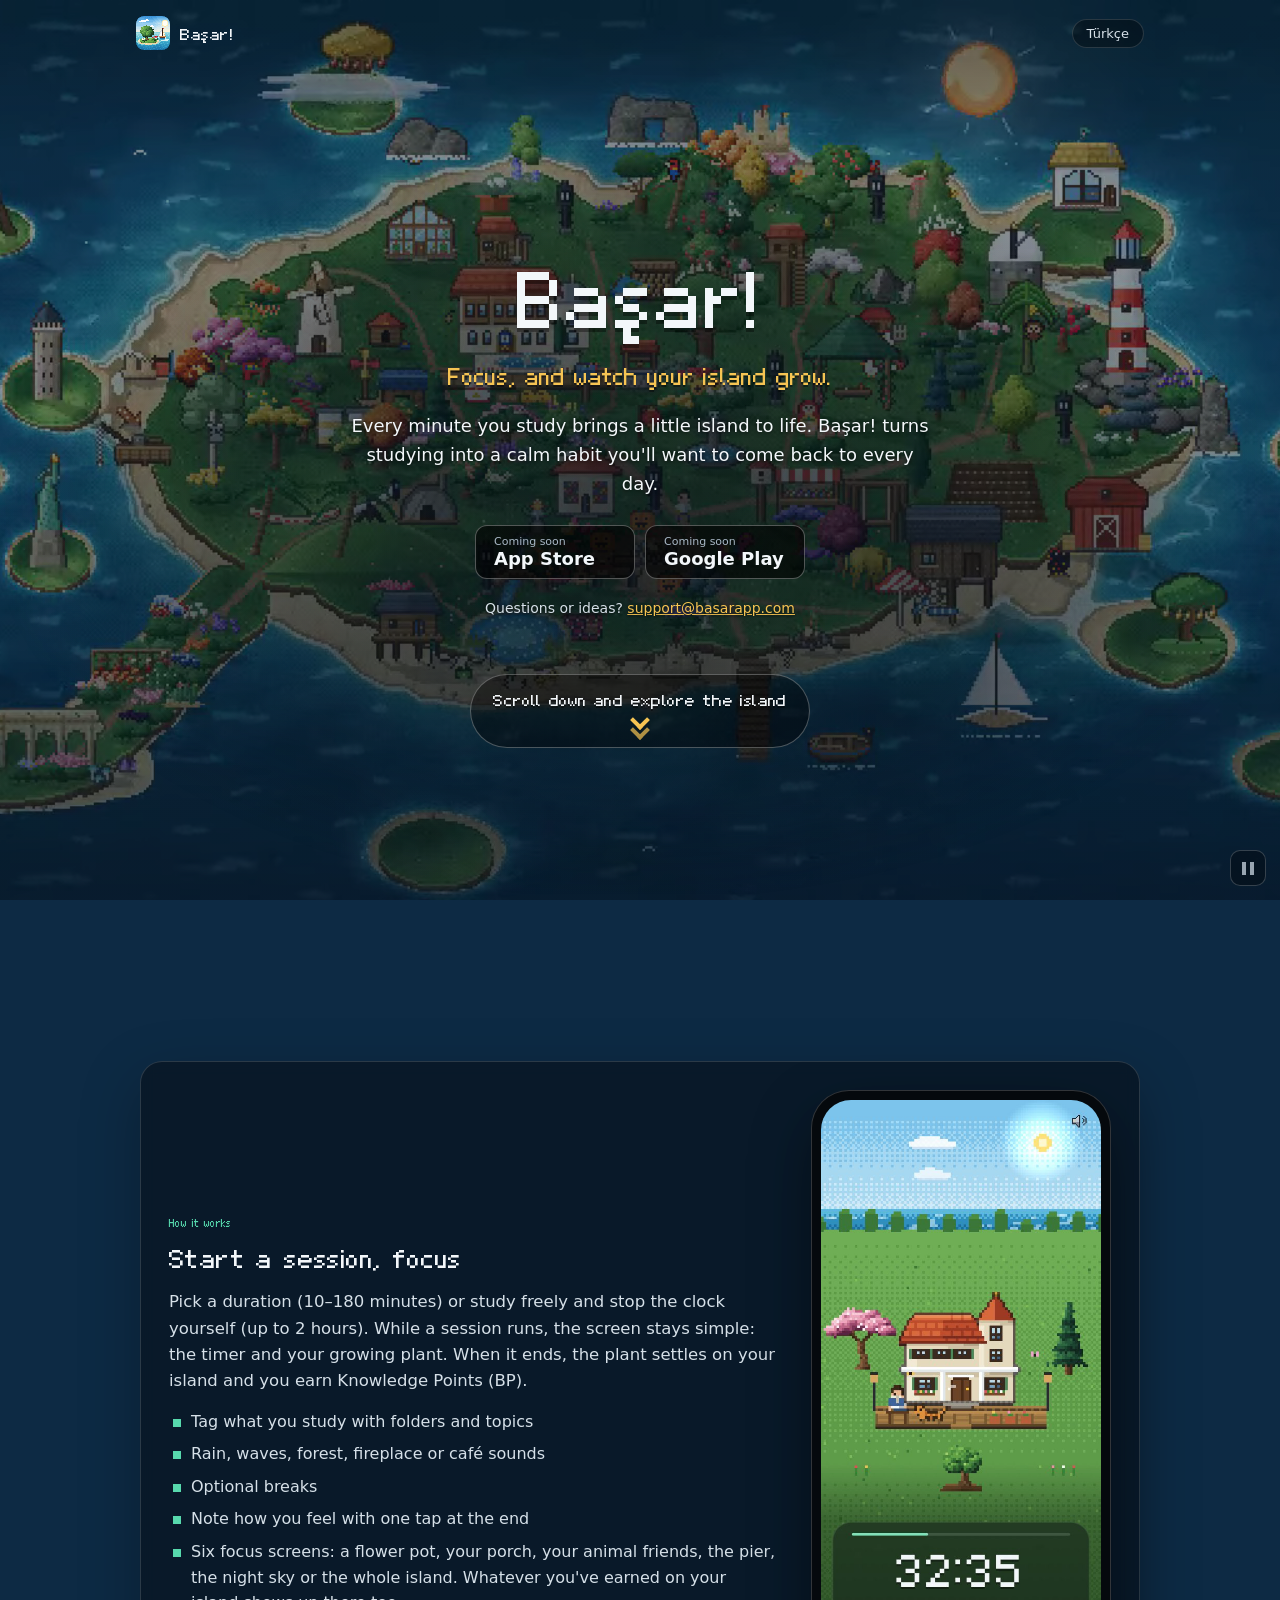
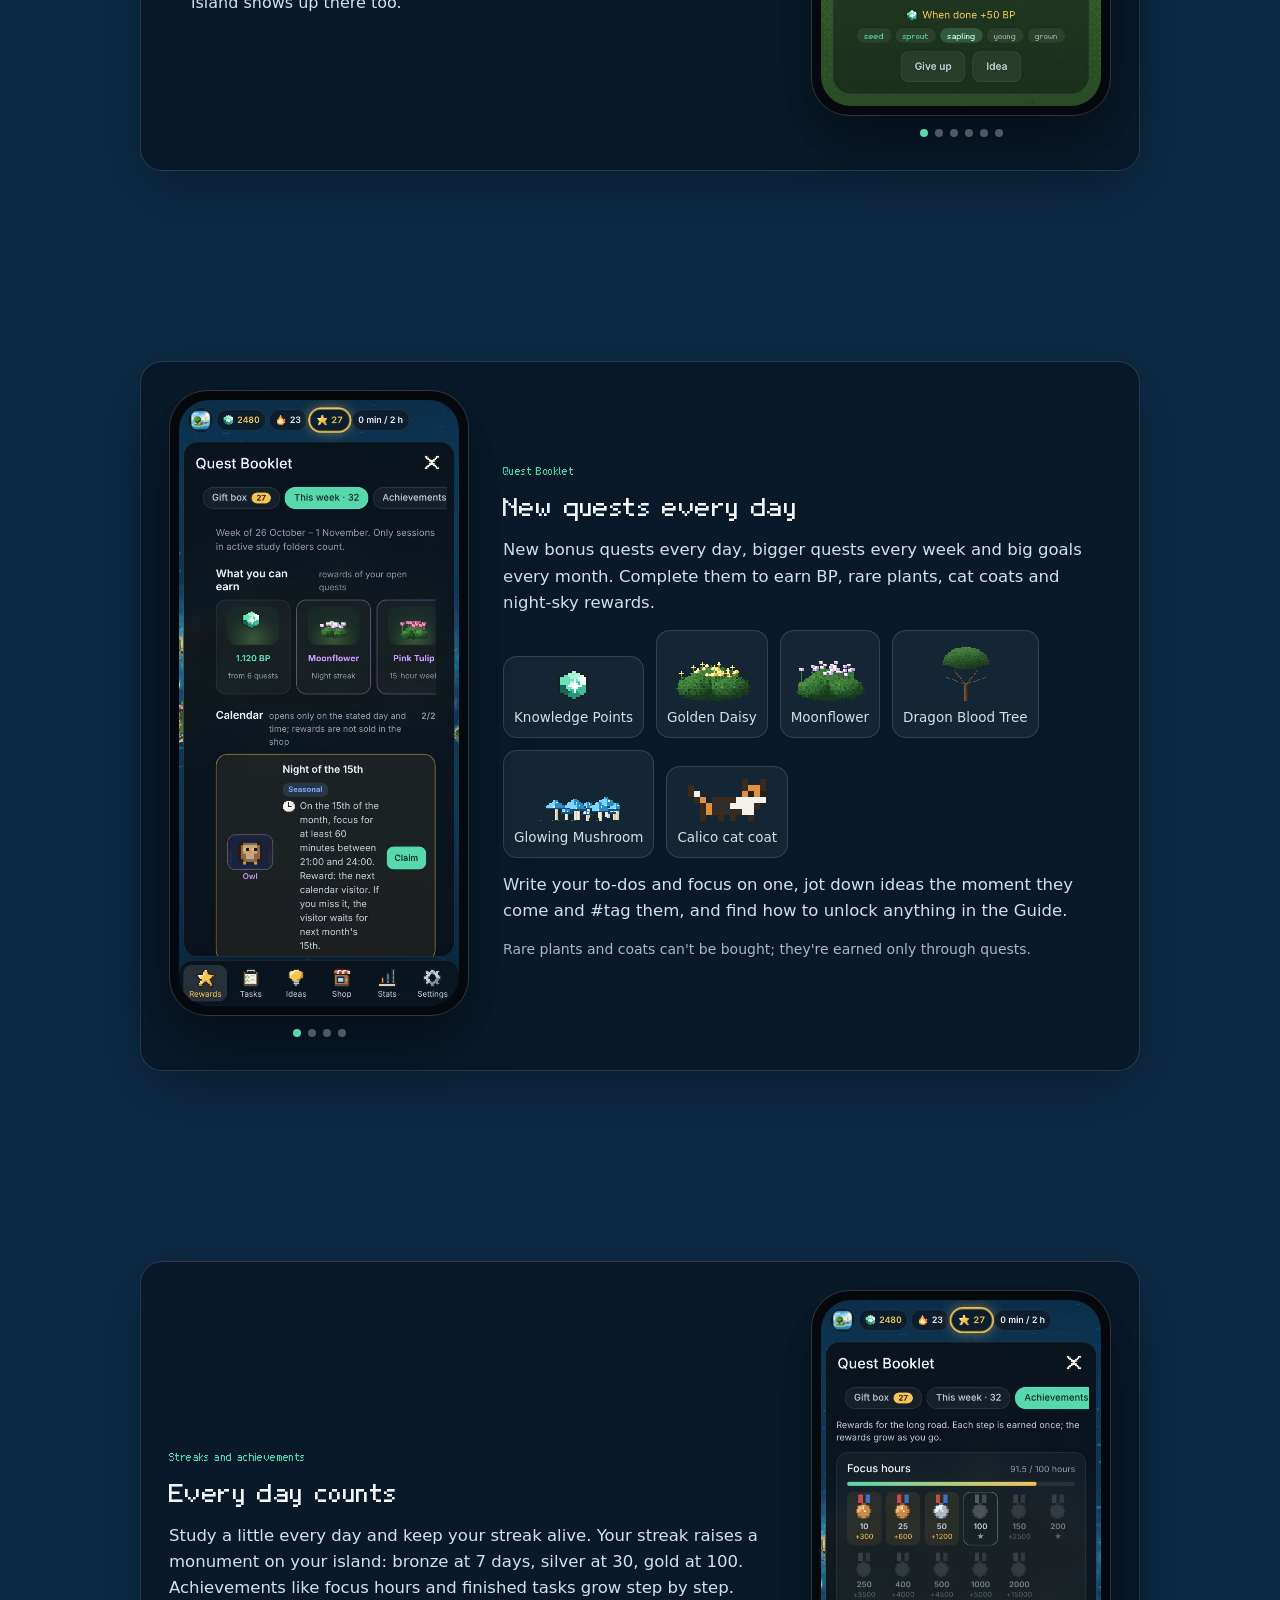
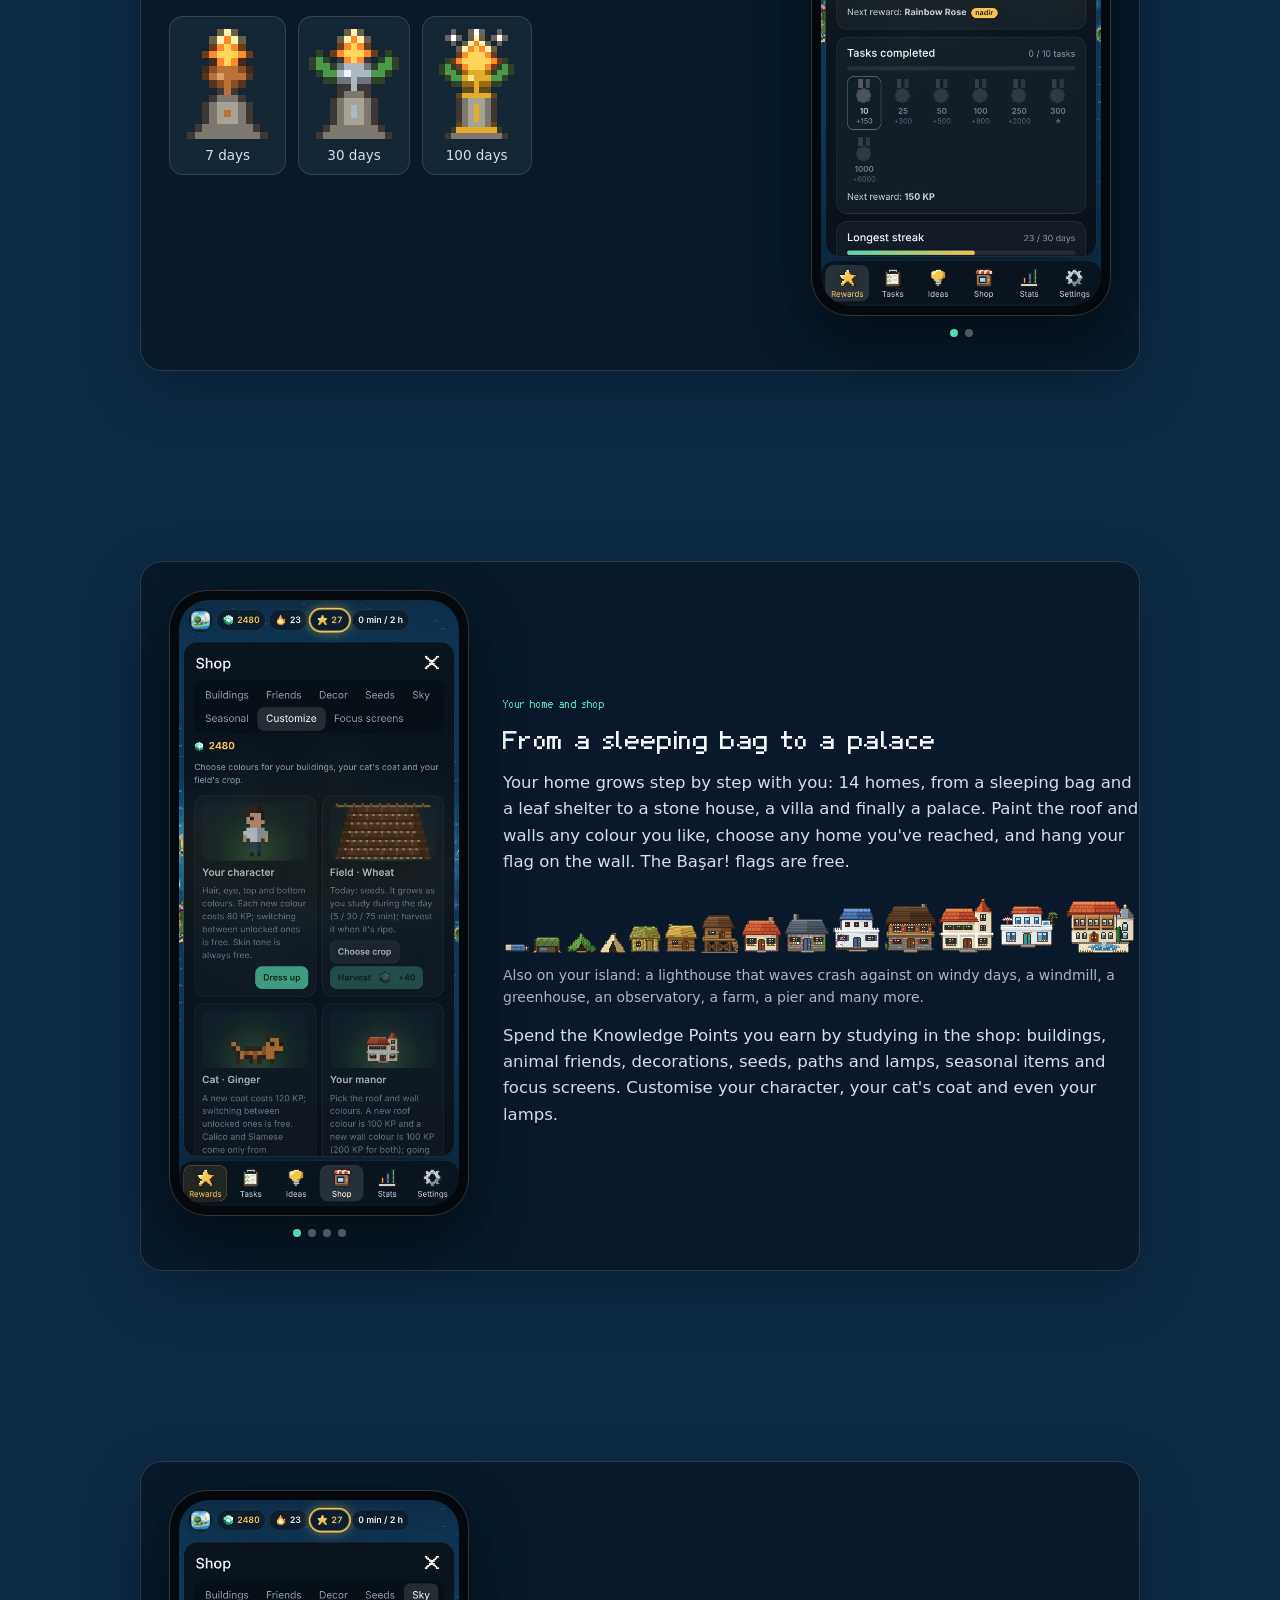
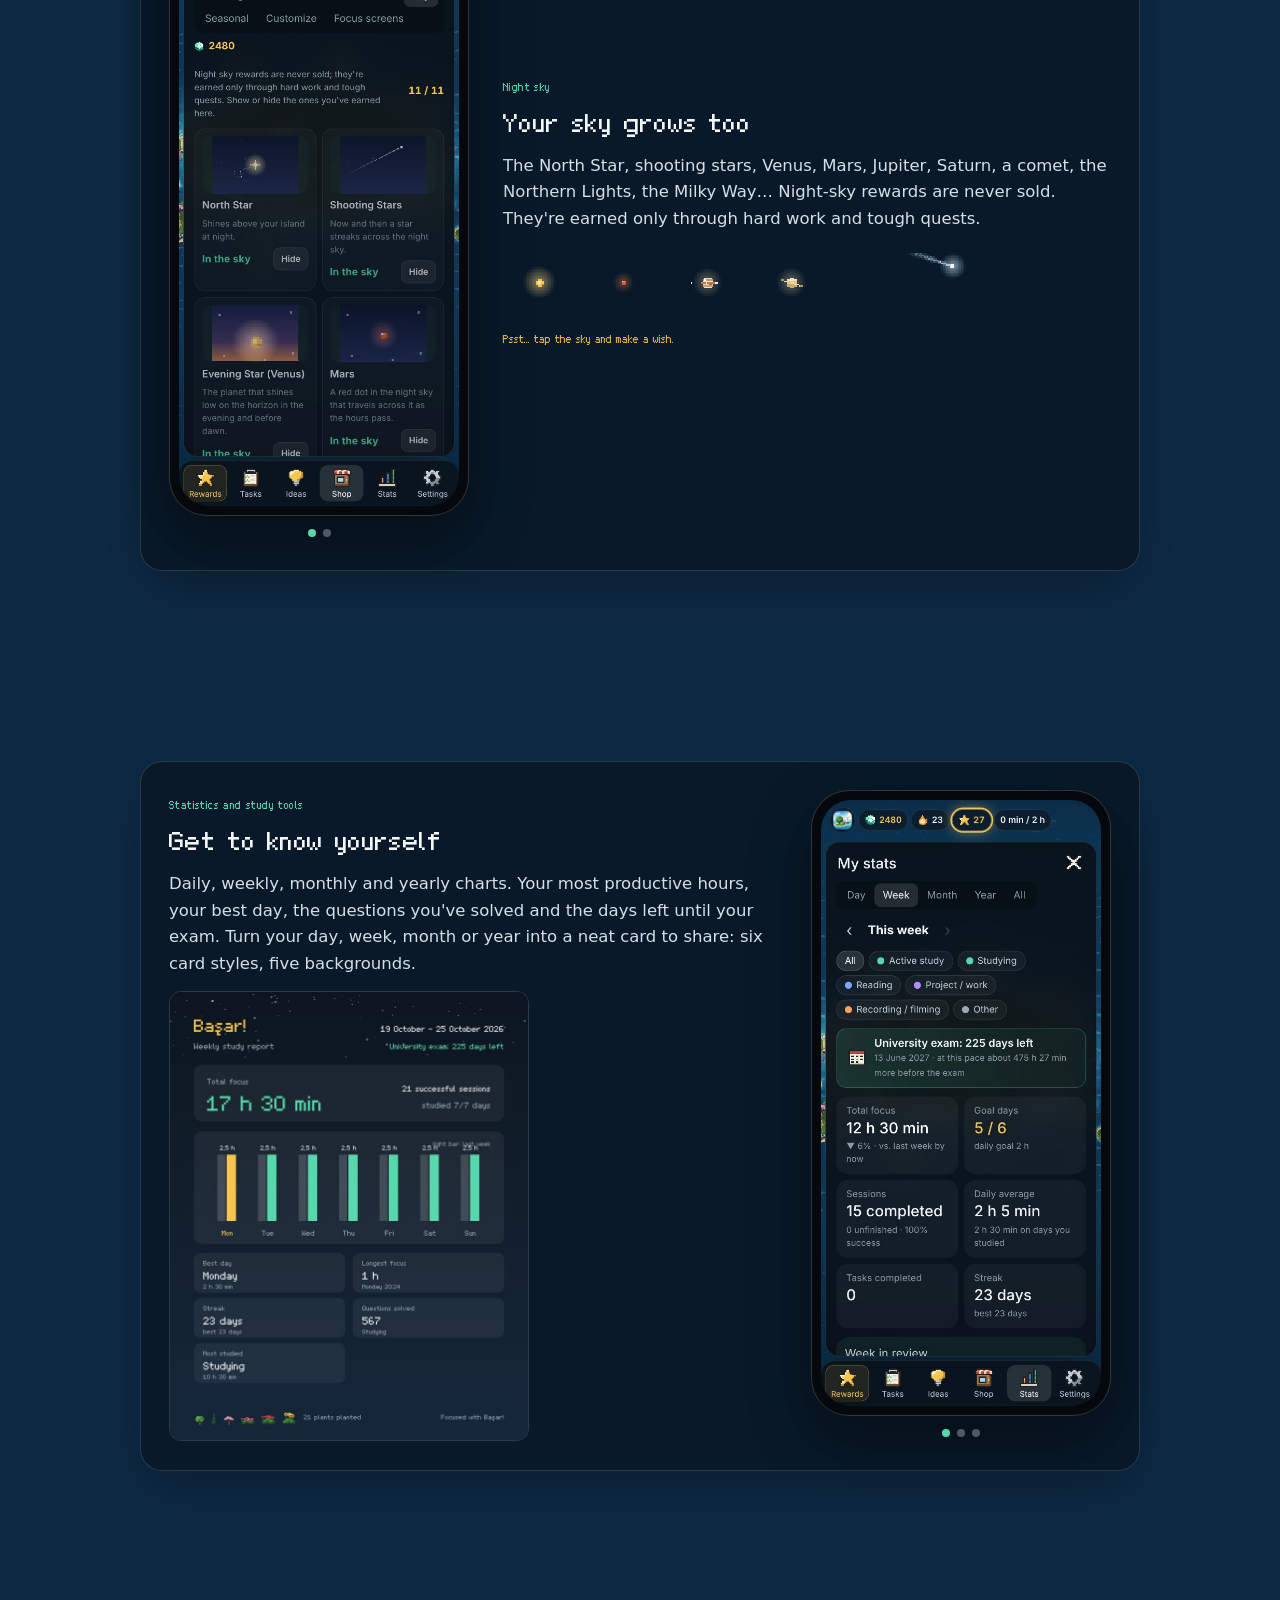
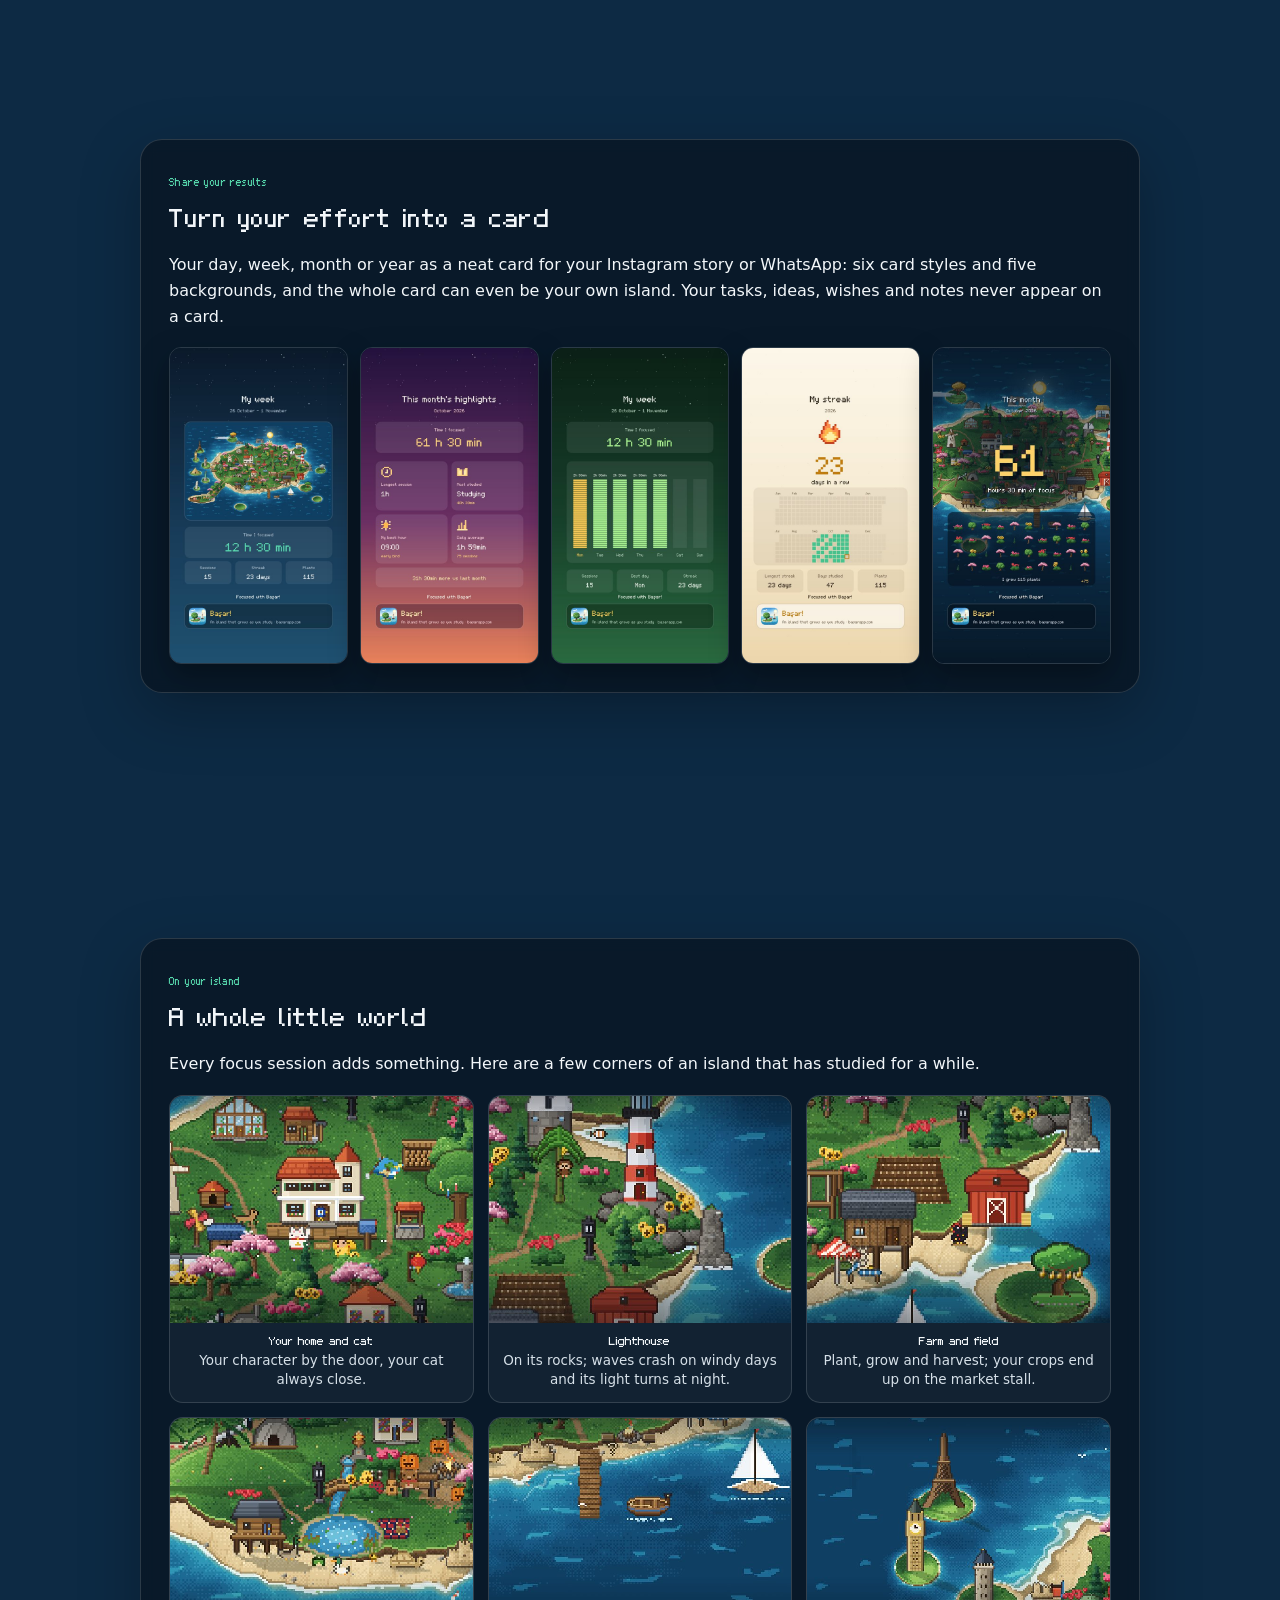
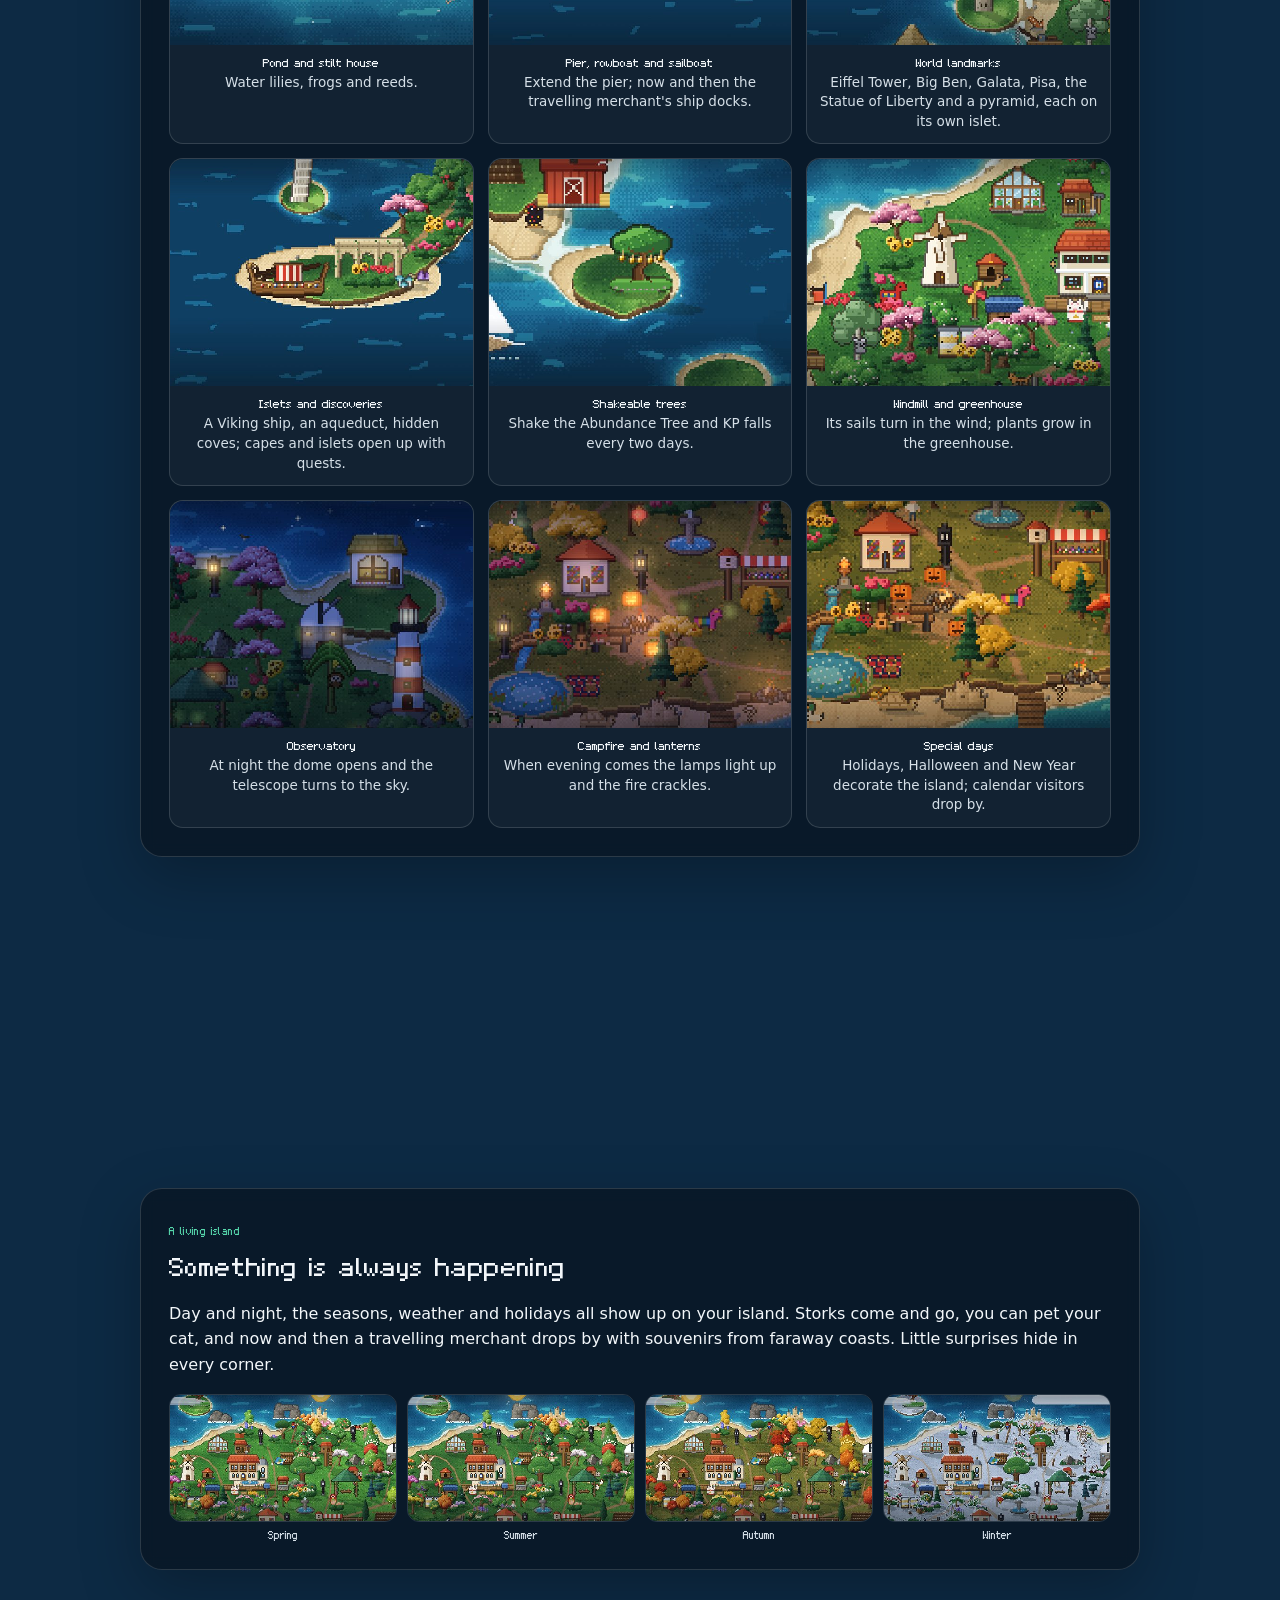
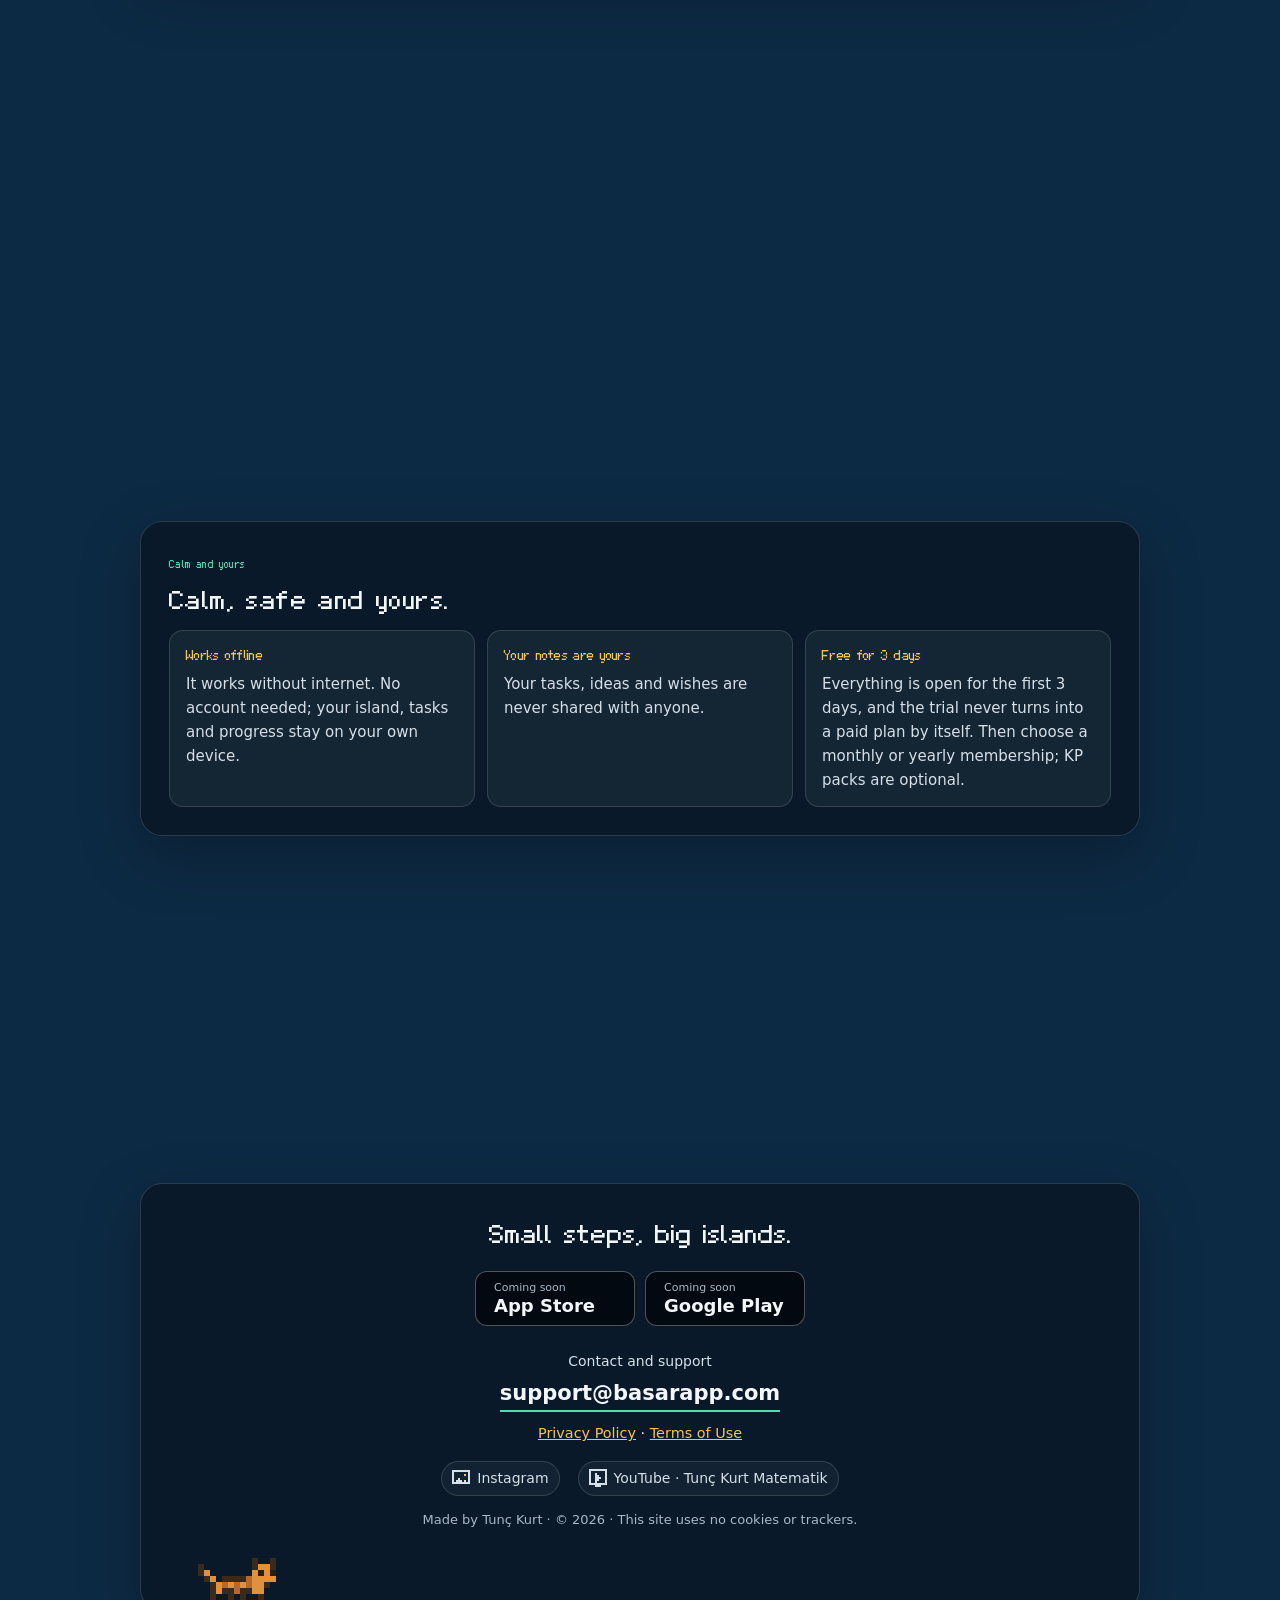
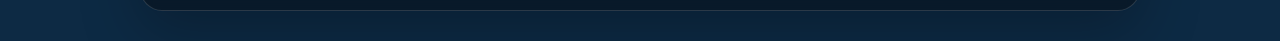
==== index.html @ 2ae4d1ec "Site 31 Ekim: son sürüm görselleri, kayan ekranlar, Adanda neler var" ====
<!doctype html>
<html lang="tr">
<head>
<meta charset="utf-8">
<meta name="viewport" content="width=device-width, initial-scale=1, viewport-fit=cover">
<title>Başar! · Odaklan, adan büyüsün</title>
<meta name="description" content="Başar!, ders çalışmayı ve odaklanmayı keyifli bir alışkanlığa dönüştüren sakin bir zamanlayıcı. Çalıştığın her dakika küçük bir adaya can verir.">
<meta name="theme-color" content="#0d2a44">
<meta property="og:type" content="website">
<meta property="og:url" content="https://basarapp.com/">
<meta property="og:title" content="Başar! · Odaklan, adan büyüsün">
<meta property="og:description" content="Çalıştığın her dakika küçük bir adaya can verir.">
<meta property="og:image" content="https://basarapp.com/paylas.jpg">
<meta name="twitter:card" content="summary_large_image">
<link rel="icon" href="favicon-64.png">
<link rel="apple-touch-icon" href="apple-touch-icon.png">
<link rel="preload" href="TuglaPixel.ttf" as="font" type="font/ttf" crossorigin>
<link rel="stylesheet" href="site.css?v=5">
</head>
<body>

<!-- sabit arka plan: adanın canlı görüntüleri; sayfa kaydıkça saat ve mevsim değişir -->
<div class="sahne" aria-hidden="true">
  <div class="katman" data-bg="sabah"></div>
  <div class="katman" data-bg="oglen"></div>
  <div class="katman" data-bg="aksam"></div>
  <div class="katman" data-bg="kis"></div>
  <div class="katman" data-bg="gece"></div>
  <div class="katman" data-bg="bahar"></div>
  <canvas id="kuslar"></canvas>
  <div class="perde"></div>
</div>

<header class="ust">
  <button class="logo" id="logo" type="button" aria-label="Başar!"><img src="icon-192.png" alt="" width="34" height="34"><b>Başar!</b></button>
  <button class="dil" type="button" id="dil">English</button>
</header>

<main>
  <!-- 1 · giriş (sabah) -->
  <section class="bolum kahraman" data-bg="sabah">
    <h1>Başar!</h1>
    <p class="slogan" data-en="Focus, and watch your island grow.">Odaklan, adan büyüsün.</p>
    <p class="giris" data-en="Every minute you study brings a little island to life. Başar! turns studying into a calm habit you'll want to come back to every day.">Çalıştığın her dakika küçük bir adaya can verir. Başar!, ders çalışmayı her gün dönmek isteyeceğin sakin bir alışkanlığa dönüştürür.</p>
    <div class="indir">
      <span class="magaza yakinda" data-link="appstore"><small data-en="Coming soon">Yakında</small><b>App Store</b></span>
      <span class="magaza yakinda" data-link="googleplay"><small data-en="Coming soon">Yakında</small><b>Google Play</b></span>
    </div>
    <p class="destek-kucuk"><span data-en="Questions or ideas?">Soru ya da önerin mi var?</span> <a href="mailto:support@basarapp.com">support@basarapp.com</a></p>
    <a class="kaydir" href="#odak"><span data-en="Scroll down and explore the island">Aşağı kaydır, adayı gez</span><i class="ok" aria-hidden="true"></i><i class="ok" aria-hidden="true"></i></a>
  </section>

  <!-- 2 · odak (öğle, leylek) -->
  <section class="bolum" data-bg="oglen" id="odak">
    <div class="kart iki">
      <div class="yazi">
        <span class="etiket" data-en="How it works">Nasıl çalışır?</span>
        <h2 data-en="Start a session, focus">Seansı başlat, odaklan</h2>
        <p data-en="Pick a duration (10–180 minutes) or study freely and stop the clock yourself (up to 2 hours). While a session runs, the screen stays simple: the timer and your growing plant. When it ends, the plant settles on your island and you earn Knowledge Points (BP).">Süreni seç (10–180 dakika) ya da serbest çalış, saati kendin durdur (en fazla 2 saat). Seans boyunca ekran sade kalır: sayaç ve büyüyen bitkin. Seans bitince bitkin adana dikilir, Bilgi Puanı (BP) kazanırsın.</p>
        <ul class="madde">
          <li data-en="Tag what you study with folders and topics">Neye çalıştığını klasör ve konuyla işaretle</li>
          <li data-en="Rain, waves, forest, fireplace or café sounds">Yağmur, dalga, orman, şömine ya da kafe sesi</li>
          <li data-en="Optional breaks">İsteğe bağlı mola</li>
          <li data-en="Note how you feel with one tap at the end">Seans sonunda nasıl hissettiğini tek dokunuşla not et</li>
          <li data-en="Six focus screens: a flower pot, your porch, your animal friends, the pier, the night sky or the whole island. Whatever you've earned on your island shows up there too.">Altı çalışma ekranı: saksı, veranda, dostların, iskele başı, gece gökyüzü ya da adanın tamamı. Adanda ne kazandıysan orada da görünür.</li>
        </ul>
      </div>
      <figure class="telefon kayan"><img loading="lazy" src="ek-odak-veranda_tr.jpg" data-src-en="ek-odak-veranda_en.jpg" alt="Verandada" data-alt-en="On the porch" width="540" height="1169"><img loading="lazy" src="ek-odak-iskele_tr.jpg" data-src-en="ek-odak-iskele_en.jpg" alt="İskele başında" data-alt-en="On the pier" width="540" height="1169"><img loading="lazy" src="ek-odak-dostlar_tr.jpg" data-src-en="ek-odak-dostlar_en.jpg" alt="Dostlarınla" data-alt-en="With friends" width="540" height="1169"><img loading="lazy" src="ek-odak-gokyuzu_tr.jpg" data-src-en="ek-odak-gokyuzu_en.jpg" alt="Gece gökyüzü" data-alt-en="Night sky" width="540" height="1169"><img loading="lazy" src="ek-odak-panorama_tr.jpg" data-src-en="ek-odak-panorama_en.jpg" alt="Ada panoraması" data-alt-en="Island panorama" width="540" height="1169"><img loading="lazy" src="ek-odak-saksi_tr.jpg" data-src-en="ek-odak-saksi_en.jpg" alt="Saksı" data-alt-en="Flower pot" width="540" height="1169"><div class="noktalar" aria-hidden="true"></div></figure>
    </div>
  </section>



  <!-- 3 · görevler (akşam, sonbahar) -->
  <section class="bolum" data-bg="aksam">
    <div class="kart iki ters">
      <div class="yazi">
        <span class="etiket" data-en="Quest Booklet">Görev Kitapçığı</span>
        <h2 data-en="New quests every day">Her gün yeni görevler</h2>
        <p data-en="New bonus quests every day, bigger quests every week and big goals every month. Complete them to earn BP, rare plants, cat coats and night-sky rewards.">Her gün yeni bonus görevler, her hafta daha büyük görevler, her ay büyük hedefler seni bekler. Tamamladıkça BP, nadir bitkiler, kedi tüyleri ve gece gökyüzü ödülleri kazanırsın.</p>
        <div class="oduller">
          <figure><img loading="lazy" src="spr-coin.png" alt="" width="48" height="48"><figcaption data-en="Knowledge Points">Bilgi Puanı</figcaption></figure>
          <figure><img loading="lazy" src="spr-bitki_altin_papatya.png" alt="" width="84" height="58"><figcaption data-en="Golden Daisy">Altın Papatya</figcaption></figure>
          <figure><img loading="lazy" src="spr-bitki_gece_sefasi.png" alt="" width="84" height="63"><figcaption data-en="Moonflower">Gece Sefası</figcaption></figure>
          <figure><img loading="lazy" src="spr-bitki_ejder.png" alt="" width="68" height="75"><figcaption data-en="Dragon Blood Tree">Ejder Kanı Ağacı</figcaption></figure>
          <figure><img loading="lazy" src="spr-bitki_mantar_isik.png" alt="" width="84" height="58"><figcaption data-en="Glowing Mushroom">Işıldayan Mantar</figcaption></figure>
          <figure><img loading="lazy" src="spr-kedi_uc_renk_0.png" alt="" width="78" height="42"><figcaption data-en="Calico cat coat">Üç renkli kedi tüyü</figcaption></figure>
        </div>
        <p data-en="Write your to-dos and focus on one, jot down ideas the moment they come and #tag them, and find how to unlock anything in the Guide.">Yapılacaklarını yaz ve birine odaklan, aklına geleni hemen not al ve #etiketle; neyin nasıl açıldığını Rehber'de bul.</p>
        <p class="not-kucuk" data-en="Rare plants and coats can't be bought; they're earned only through quests.">Nadir bitkiler ve tüyler satın alınamaz; yalnızca görevlerle kazanılır.</p>
      </div>
      <figure class="telefon kayan"><img loading="lazy" src="ek-gorev_tr.jpg" data-src-en="ek-gorev_en.jpg" alt="Görev Kitapçığı" data-alt-en="Quest Booklet" width="540" height="1169"><img loading="lazy" src="ek-gorevler_tr.jpg" data-src-en="ek-gorevler_en.jpg" alt="Görevler" data-alt-en="Tasks" width="540" height="1169"><img loading="lazy" src="ek-fikirler_tr.jpg" data-src-en="ek-fikirler_en.jpg" alt="Fikirler" data-alt-en="Ideas" width="540" height="1169"><img loading="lazy" src="ek-rehber_tr.jpg" data-src-en="ek-rehber_en.jpg" alt="Rehber" data-alt-en="Guide" width="540" height="1169"><div class="noktalar" aria-hidden="true"></div></figure>
    </div>
  </section>

  <!-- 4 · seri ve başarımlar (kış) -->
  <section class="bolum" data-bg="kis">
    <div class="kart iki">
      <div class="yazi">
        <span class="etiket" data-en="Streaks and achievements">Seri ve başarımlar</span>
        <h2 data-en="Every day counts">Her gün bir adım</h2>
        <p data-en="Study a little every day and keep your streak alive. Your streak raises a monument on your island: bronze at 7 days, silver at 30, gold at 100. Achievements like focus hours and finished tasks grow step by step.">Her gün biraz çalış, serini koru. Serin adana bir anıt diker: 7 günde bronz, 30 günde gümüş, 100 günde altın. Odak saatleri ve tamamlanan görevler gibi başarımlar basamak basamak büyür.</p>
        <div class="anitlar">
          <figure><img loading="lazy" src="spr-anit_7.png" alt="" width="98" height="113"><figcaption data-en="7 days">7 gün</figcaption></figure>
          <figure><img loading="lazy" src="spr-anit_30.png" alt="" width="98" height="121"><figcaption data-en="30 days">30 gün</figcaption></figure>
          <figure><img loading="lazy" src="spr-anit_100.png" alt="" width="78" height="114"><figcaption data-en="100 days">100 gün</figcaption></figure>
        </div>
      </div>
      <figure class="telefon kayan"><img loading="lazy" src="ek-basarim_tr.jpg" data-src-en="ek-basarim_en.jpg" alt="Başarımlar" data-alt-en="Achievements" width="540" height="1169"><img loading="lazy" src="ek-koleksiyon_tr.jpg" data-src-en="ek-koleksiyon_en.jpg" alt="Koleksiyon" data-alt-en="Collection" width="540" height="1169"><div class="noktalar" aria-hidden="true"></div></figure>
    </div>
  </section>


  <!-- 4b · evini büyüt (sabah) — 31 Ekim -->
  <section class="bolum" data-bg="oglen">
    <div class="kart iki ters">
      <div class="yazi">
      <span class="etiket" data-en="Your home and shop">Evin ve mağaza</span>
      <h2 data-en="From a sleeping bag to a palace">Uyku tulumundan saraya</h2>
        <p data-en="Your home grows step by step with you: 14 homes, from a sleeping bag and a leaf shelter to a stone house, a villa and finally a palace. Paint the roof and walls any colour you like, choose any home you've reached, and hang your flag on the wall. The Başar! flags are free.">Evin de seninle basamak basamak büyür: uyku tulumundan yaprak barınağa, taş evden villaya, en sonunda saraya kadar 14 ev. Çatını ve duvarını istediğin renge boya, ulaştığın evler arasından dilediğini seç, duvarına bayrağını as. Başar! bayrakları ücretsiz.</p>
      <figure class="evler"><img loading="lazy" src="evler.png" alt="Başar!'taki 14 ev" data-alt-en="The 14 homes in Başar!" width="2200" height="214"></figure>
      <p class="not-kucuk" data-en="Also on your island: a lighthouse that waves crash against on windy days, a windmill, a greenhouse, an observatory, a farm, a pier and many more.">Adanda ayrıca: rüzgârlı havalarda dalgaların çarptığı deniz feneri, değirmen, sera, rasathane, çiftlik, iskele ve daha neler neler.</p>
        <p data-en="Spend the Knowledge Points you earn by studying in the shop: buildings, animal friends, decorations, seeds, paths and lamps, seasonal items and focus screens. Customise your character, your cat's coat and even your lamps.">Çalışarak kazandığın Bilgi Puanı'nı mağazada harca: yapılar, dostlar, süsler, tohumlar, patikalar ve lambalar, dönemsel eşyalar ve çalışma ekranları. Karakterini, kedinin tüyünü, lambalarını bile kendine göre ayarla.</p>
      </div>
      <figure class="telefon kayan"><img loading="lazy" src="ek-m-ozel_tr.jpg" data-src-en="ek-m-ozel_en.jpg" alt="Kişiselleştir" data-alt-en="Customise" width="540" height="1169"><img loading="lazy" src="ek-m-yapi_tr.jpg" data-src-en="ek-m-yapi_en.jpg" alt="Yapılar" data-alt-en="Buildings" width="540" height="1169"><img loading="lazy" src="ek-m-dost_tr.jpg" data-src-en="ek-m-dost_en.jpg" alt="Dostlar" data-alt-en="Friends" width="540" height="1169"><img loading="lazy" src="ek-m-donem_tr.jpg" data-src-en="ek-m-donem_en.jpg" alt="Dönemsel" data-alt-en="Seasonal" width="540" height="1169"><div class="noktalar" aria-hidden="true"></div></figure>
    </div>
  </section>

  <!-- 5 · gece gökyüzü (gece) -->
  <section class="bolum gok" data-bg="gece" id="gok">
    <div class="kart iki ters">
      <div class="yazi">
        <span class="etiket" data-en="Night sky">Gece gökyüzü</span>
        <h2 data-en="Your sky grows too">Gökyüzün de büyür</h2>
        <p data-en="The North Star, shooting stars, Venus, Mars, Jupiter, Saturn, a comet, the Northern Lights, the Milky Way… Night-sky rewards are never sold. They're earned only through hard work and tough quests.">Kutup Yıldızı, kayan yıldızlar, Venüs, Mars, Jüpiter, Satürn, kuyruklu yıldız, kuzey ışıkları, Samanyolu… Gökyüzü ödülleri asla satılmaz; yalnızca emekle ve zorlu görevlerle kazanılır.</p>
        <div class="gezegenler">
          <img loading="lazy" src="spr-gezegen_venus.png" alt="" width="96" height="96">
          <img loading="lazy" src="spr-gezegen_mars.png" alt="" width="96" height="96">
          <img loading="lazy" src="spr-gezegen_jupiter.png" alt="" width="96" height="96">
          <img loading="lazy" src="spr-gezegen_saturn.png" alt="" width="96" height="96">
          <img loading="lazy" src="spr-kuyruklu.png" alt="" width="160" height="80" class="kuyruk">
        </div>
        <p class="ipucu" data-en="Psst… tap the sky and make a wish.">Psst… gökyüzüne dokun, bir dilek tut.</p>
      </div>
      <figure class="telefon kayan"><img loading="lazy" src="ek-magaza_tr.jpg" data-src-en="ek-magaza_en.jpg" alt="Gökyüzü ödülleri" data-alt-en="Sky rewards" width="540" height="1169"><img loading="lazy" src="ek-odak-gokyuzu_tr.jpg" data-src-en="ek-odak-gokyuzu_en.jpg" alt="Gece gökyüzü ekranı" data-alt-en="Night sky screen" width="540" height="1169"><div class="noktalar" aria-hidden="true"></div></figure>
    </div>
  </section>

  <!-- 6 · istatistik (bahar) -->
  <section class="bolum" data-bg="bahar">
    <div class="kart iki">
      <div class="yazi">
        <span class="etiket" data-en="Statistics and study tools">İstatistik ve ders araçları</span>
        <h2 data-en="Get to know yourself">Kendini tanı</h2>
        <p data-en="Daily, weekly, monthly and yearly charts. Your most productive hours, your best day, the questions you've solved and the days left until your exam. Turn your day, week, month or year into a neat card to share: six card styles, five backgrounds.">Günlük, haftalık, aylık ve yıllık grafikler. En verimli saatlerin, en iyi günün, çözdüğün soru sayısı ve sınavına kalan gün. Bugünkü, haftalık, aylık ya da yıllık sonucunu şık bir kartla paylaşabilirsin: altı kart çeşidi, beş zemin.</p>
        <figure class="rapor"><img loading="lazy" src="ek-rapor_tr.jpg" data-src-en="ek-rapor_en.jpg" alt="Haftanın özeti" data-alt-en="Weekly summary" width="720" height="900"></figure>
      </div>
      <figure class="telefon kayan"><img loading="lazy" src="ek-istat_tr.jpg" data-src-en="ek-istat_en.jpg" alt="Haftalık" data-alt-en="Weekly" width="540" height="1169"><img loading="lazy" src="ek-istat-ay_tr.jpg" data-src-en="ek-istat-ay_en.jpg" alt="Aylık" data-alt-en="Monthly" width="540" height="1169"><img loading="lazy" src="ek-istat-yil_tr.jpg" data-src-en="ek-istat-yil_en.jpg" alt="Yıllık" data-alt-en="Yearly" width="540" height="1169"><div class="noktalar" aria-hidden="true"></div></figure>
    </div>
  </section>


  <!-- 6b · paylaşım kartları (akşam) — 31 Ekim -->
  <section class="bolum" data-bg="aksam">
    <div class="kart">
      <span class="etiket" data-en="Share your results">Sonucunu paylaş</span>
      <h2 data-en="Turn your effort into a card">Emeğini bir karta dönüştür</h2>
      <p data-en="Your day, week, month or year as a neat card for your Instagram story or WhatsApp: six card styles and five backgrounds, and the whole card can even be your own island. Your tasks, ideas, wishes and notes never appear on a card.">Bugünün, haftan, ayın ya da yılın; Instagram hikâyen ya da WhatsApp için şık bir karta dönüşür: altı kart çeşidi, beş zemin, istersen kartın tamamı kendi adan olur. Görevlerin, fikirlerin, dileklerin ve notların kartta yer almaz.</p>
      <div class="kartlar"><figure><img loading="lazy" src="kart-1_tr.jpg" data-src-en="kart-1_en.jpg" alt="Paylaşım kartı" data-alt-en="Share card" width="540" height="960"></figure><figure><img loading="lazy" src="kart-2_tr.jpg" data-src-en="kart-2_en.jpg" alt="Paylaşım kartı" data-alt-en="Share card" width="540" height="960"></figure><figure><img loading="lazy" src="kart-3_tr.jpg" data-src-en="kart-3_en.jpg" alt="Paylaşım kartı" data-alt-en="Share card" width="540" height="960"></figure><figure><img loading="lazy" src="kart-4_tr.jpg" data-src-en="kart-4_en.jpg" alt="Paylaşım kartı" data-alt-en="Share card" width="540" height="960"></figure><figure><img loading="lazy" src="kart-5_tr.jpg" data-src-en="kart-5_en.jpg" alt="Paylaşım kartı" data-alt-en="Share card" width="540" height="960"></figure></div>
    </div>
  </section>


  <!-- 6c · adadaki her şey (öğle) — 31 Ekim -->
  <section class="bolum" data-bg="oglen">
    <div class="kart">
      <span class="etiket" data-en="On your island">Adanda neler var?</span>
      <h2 data-en="A whole little world">Koca bir küçük dünya</h2>
      <p data-en="Every focus session adds something. Here are a few corners of an island that has studied for a while.">Her seans adana bir şey katar. İşte bir süredir çalışan bir adanın birkaç köşesi.</p>
      <div class="adakare"><figure><img loading="lazy" src="ada-ev.jpg" alt="Evin ve kedin" data-alt-en="Your home and cat" width="640" height="480"><figcaption><b data-en="Your home and cat">Evin ve kedin</b><span data-en="Your character by the door, your cat always close.">Karakterin evinin önünde, kedin hep yanında.</span></figcaption></figure><figure><img loading="lazy" src="ada-fener.jpg" alt="Deniz feneri" data-alt-en="Lighthouse" width="640" height="480"><figcaption><b data-en="Lighthouse">Deniz feneri</b><span data-en="On its rocks; waves crash on windy days and its light turns at night.">Kayaların üstünde; rüzgârlı havada dalgalar çarpar, gece ışığı döner.</span></figcaption></figure><figure><img loading="lazy" src="ada-ciftlik.jpg" alt="Çiftlik ve tarla" data-alt-en="Farm and field" width="640" height="480"><figcaption><b data-en="Farm and field">Çiftlik ve tarla</b><span data-en="Plant, grow and harvest; your crops end up on the market stall.">Ek, büyüt, hasat et; ürünlerin tezgâhta satılır.</span></figcaption></figure><figure><img loading="lazy" src="ada-gol.jpg" alt="Göl ve iskele evi" data-alt-en="Pond and stilt house" width="640" height="480"><figcaption><b data-en="Pond and stilt house">Göl ve iskele evi</b><span data-en="Water lilies, frogs and reeds.">Nilüferler, kurbağalar, sazlıklar.</span></figcaption></figure><figure><img loading="lazy" src="ada-iskele.jpg" alt="İskele, kayık ve yelkenli" data-alt-en="Pier, rowboat and sailboat" width="640" height="480"><figcaption><b data-en="Pier, rowboat and sailboat">İskele, kayık ve yelkenli</b><span data-en="Extend the pier; now and then the travelling merchant's ship docks.">İskeleyi uzat; ara sıra gezgin tüccarın gemisi yanaşır.</span></figcaption></figure><figure><img loading="lazy" src="ada-simge.jpg" alt="Dünya simgeleri" data-alt-en="World landmarks" width="640" height="480"><figcaption><b data-en="World landmarks">Dünya simgeleri</b><span data-en="Eiffel Tower, Big Ben, Galata, Pisa, the Statue of Liberty and a pyramid, each on its own islet.">Eyfel, Big Ben, Galata, Pisa, Özgürlük Anıtı ve Piramit kendi adacıklarında.</span></figcaption></figure><figure><img loading="lazy" src="ada-viking.jpg" alt="Adacıklar ve keşifler" data-alt-en="Islets and discoveries" width="640" height="480"><figcaption><b data-en="Islets and discoveries">Adacıklar ve keşifler</b><span data-en="A Viking ship, an aqueduct, hidden coves; capes and islets open up with quests.">Viking gemisi, su kemeri, gizli koylar; burunlar ve adacıklar görevlerle açılır.</span></figcaption></figure><figure><img loading="lazy" src="ada-bereket.jpg" alt="Sallanan ağaçlar" data-alt-en="Shakeable trees" width="640" height="480"><figcaption><b data-en="Shakeable trees">Sallanan ağaçlar</b><span data-en="Shake the Abundance Tree and KP falls every two days.">Bereket Ağacı'nı salla, iki günde bir BP düşsün.</span></figcaption></figure><figure><img loading="lazy" src="ada-degirmen.jpg" alt="Değirmen ve sera" data-alt-en="Windmill and greenhouse" width="640" height="480"><figcaption><b data-en="Windmill and greenhouse">Değirmen ve sera</b><span data-en="Its sails turn in the wind; plants grow in the greenhouse.">Kanatları rüzgârla döner, serada bitkiler büyür.</span></figcaption></figure><figure><img loading="lazy" src="ada-rasathane.jpg" alt="Rasathane" data-alt-en="Observatory" width="640" height="480"><figcaption><b data-en="Observatory">Rasathane</b><span data-en="At night the dome opens and the telescope turns to the sky.">Gece kubbesi açılır, teleskop gökyüzüne döner.</span></figcaption></figure><figure><img loading="lazy" src="ada-ates.jpg" alt="Kamp ateşi ve fenerler" data-alt-en="Campfire and lanterns" width="640" height="480"><figcaption><b data-en="Campfire and lanterns">Kamp ateşi ve fenerler</b><span data-en="When evening comes the lamps light up and the fire crackles.">Akşam olunca lambalar yanar, ateş çıtırdar.</span></figcaption></figure><figure><img loading="lazy" src="ada-kabak.jpg" alt="Özel günler" data-alt-en="Special days" width="640" height="480"><figcaption><b data-en="Special days">Özel günler</b><span data-en="Holidays, Halloween and New Year decorate the island; calendar visitors drop by.">Bayramlarda, Cadılar Bayramı'nda, yılbaşında ada süslenir; takvim misafirleri gelir.</span></figcaption></figure></div>
    </div>
  </section>

  <!-- 7 · yaşayan ada (sabah) -->
  <section class="bolum" data-bg="sabah">
    <div class="kart">
      <span class="etiket" data-en="A living island">Yaşayan bir ada</span>
      <h2 data-en="Something is always happening">Adada hayat hiç durmaz</h2>
      <p data-en="Day and night, the seasons, weather and holidays all show up on your island. Storks come and go, you can pet your cat, and now and then a travelling merchant drops by with souvenirs from faraway coasts. Little surprises hide in every corner.">Gece ile gündüz, mevsimler, hava ve bayramlar adana yansır. Leylekler gelip gider, kedini sevebilirsin, ara sıra uzak kıyılardan hediyelikler getiren gezgin bir tüccar uğrar. Adanın her köşesinde küçük sürprizler saklı.</p>
      <div class="mevsimler">
        <figure><img loading="lazy" src="mevsim-ilkbahar.jpg" alt="" width="480" height="270"><figcaption data-en="Spring">İlkbahar</figcaption></figure>
        <figure><img loading="lazy" src="mevsim-yaz.jpg" alt="" width="480" height="270"><figcaption data-en="Summer">Yaz</figcaption></figure>
        <figure><img loading="lazy" src="mevsim-sonbahar.jpg" alt="" width="480" height="270"><figcaption data-en="Autumn">Sonbahar</figcaption></figure>
        <figure><img loading="lazy" src="mevsim-kis.jpg" alt="" width="480" height="270"><figcaption data-en="Winter">Kış</figcaption></figure>
      </div>
    </div>
  </section>

  <!-- 8 · sakin ve senin (gece) -->
  <section class="bolum" data-bg="gece">
    <div class="kart">
      <span class="etiket" data-en="Calm and yours">Sakin ve senin</span>
      <h2 data-en="Calm, safe and yours.">Sakin, güvenli, senin.</h2>
      <div class="izgara">
        <div><h3 data-en="Works offline">İnternetsiz çalışır</h3><p data-en="It works without internet. No account needed; your island, tasks and progress stay on your own device.">İnternet olmadan da çalışır. Hesap gerekmez; adan, görevlerin ve ilerlemen yalnız kendi cihazında durur.</p></div>
        <div><h3 data-en="Your notes are yours">Notların sende kalır</h3><p data-en="Your tasks, ideas and wishes are never shared with anyone.">Görevlerin, fikirlerin ve dileklerin hiç kimseyle paylaşılmaz.</p></div>
        <div><h3 data-en="Free for 3 days">3 gün ücretsiz</h3><p data-en="Everything is open for the first 3 days, and the trial never turns into a paid plan by itself. Then choose a monthly or yearly membership; KP packs are optional.">İlk 3 gün her şey açık; deneme kendiliğinden ücretliye dönmez. Sonra aylık ya da yıllık üyelik seçersin; istersen BP paketi de alabilirsin.</p></div>
      </div>
    </div>
  </section>
</main>

<footer class="alt">
  <div class="kart son">
    <p class="motto" data-en="Small steps, big islands.">Küçük adımlar, büyük adalar.</p>
    <div class="indir">
      <span class="magaza yakinda" data-link="appstore"><small data-en="Coming soon">Yakında</small><b>App Store</b></span>
      <span class="magaza yakinda" data-link="googleplay"><small data-en="Coming soon">Yakında</small><b>Google Play</b></span>
    </div>
    <div class="iletisim" id="iletisim">
      <span data-en="Contact and support">İletişim ve destek</span>
      <a class="mail" href="mailto:support@basarapp.com">support@basarapp.com</a>
    </div>
    <p class="yasal" style="margin:10px 0 0;font-size:.9em"><span data-en="&lt;a href=&quot;en/privacy.html&quot;&gt;Privacy Policy&lt;/a&gt; · &lt;a href=&quot;en/terms.html&quot;&gt;Terms of Use&lt;/a&gt;"><a href="gizlilik.html">Gizlilik Politikası</a> · <a href="kosullar.html">Kullanım Koşulları</a></span></p>
    <div class="sosyal">
      <a href="https://www.instagram.com/tnckrtmat/" target="_blank" rel="noopener" aria-label="Instagram"><img src="ikon-foto.svg" alt="" width="18" height="18">Instagram</a>
      <a href="https://www.youtube.com/@tunckurtmatematik" target="_blank" rel="noopener" aria-label="YouTube"><img src="ikon-video.svg" alt="" width="18" height="18">YouTube · Tunç Kurt Matematik</a>
    </div>
    <p class="kunye"><span data-en="Made by Tunç Kurt">Geliştiren: Tunç Kurt</span> · © 2026 · <span data-en="This site uses no cookies or trackers.">Bu sitede çerez ya da takip aracı yok.</span></p>
    <div class="kedi-yolu"><button type="button" class="kedi" id="kedi" aria-label="Kedi"></button></div>
  </div>
</footer>

<button type="button" class="durdur" id="durdur" aria-pressed="false" aria-label="Arka plan hareketini durdur / sürdür" title="Hareketi durdur / sürdür"><i></i><i></i></button>
<script src="site.js?v=5"></script>
</body>
</html>
---- site.css ----
@font-face { font-family: 'Tugla Pixel'; src: url('TuglaPixel.ttf') format('truetype'); font-display: swap; }
:root {
  --ink: #f3f7fa; --ink2: #d6e0e8; --muted: #a9b8c6;
  --kart: rgba(9, 20, 31, .72); --cizgi: rgba(255,255,255,.14);
  --mint: #57d9ad; --mint-ink: #06291d; --gold: #f6c453;
  --pix: 'Tugla Pixel', ui-monospace, monospace;
  --sans: -apple-system, 'SF Pro Text', 'Segoe UI', system-ui, 'Helvetica Neue', Arial, sans-serif;
}
* { box-sizing: border-box; }
html { -webkit-text-size-adjust: 100%; scroll-behavior: smooth; overflow-x: hidden; }
@media (prefers-reduced-motion: reduce) { html { scroll-behavior: auto; } }
body { margin: 0; color: var(--ink); font: 16px/1.6 var(--sans); background: #0d2a44; overflow-x: hidden; }
a { color: var(--gold); }
img { max-width: 100%; }

/* ---------- sabit arka plan ---------- */
.sahne { position: fixed; inset: 0; z-index: 0; background: #0d2a44; overflow: hidden; }
.katman { position: absolute; inset: 0; background-size: cover; background-position: center; opacity: 0; transition: opacity 1.4s ease; }
.katman.on { opacity: 1; }
.katman video { position: absolute; inset: 0; width: 100%; height: 100%; object-fit: cover; }
#kuslar { position: absolute; inset: 0; width: 100%; height: 100%; image-rendering: pixelated; pointer-events: none; }
.perde { position: absolute; inset: 0; background: linear-gradient(180deg, rgba(8,20,32,.50) 0%, rgba(8,20,32,.42) 40%, rgba(8,20,32,.62) 100%); }

/* ---------- üst çubuk ---------- */
.ust { position: relative; z-index: 2; display: flex; align-items: center; gap: 10px; max-width: 1040px; margin: 0 auto; padding: 16px; }
.logo { display: flex; align-items: center; gap: 10px; background: none; border: 0; color: var(--ink); padding: 0; cursor: pointer; -webkit-tap-highlight-color: transparent; }
.logo img { width: 34px; height: 34px; border-radius: 8px; image-rendering: pixelated; }
.logo b { font: 20px var(--pix); letter-spacing: .5px; }
.dil { margin-left: auto; background: rgba(0,0,0,.35); border: 1px solid var(--cizgi); color: var(--ink2); border-radius: 999px; padding: 6px 14px; font: 13px var(--sans); cursor: pointer; }
.dil:hover { color: var(--ink); border-color: rgba(255,255,255,.32); }

main, .alt { position: relative; z-index: 1; }
.bolum { min-height: 100vh; min-height: 100svh; display: flex; align-items: center; justify-content: center; padding: 8vh 16px; }

/* ---------- giriş ---------- */
.kahraman { flex-direction: column; text-align: center; padding-top: 4vh; position: relative; }
.kahraman::before { content: ''; position: absolute; left: 0; right: 0; top: 8%; bottom: 8%; background: radial-gradient(ellipse at center, rgba(5,14,24,.62) 0%, rgba(5,14,24,.35) 45%, rgba(5,14,24,0) 72%); z-index: -1; pointer-events: none; }
.kahraman h1 { font: clamp(52px, 11vw, 96px)/1 var(--pix); margin: 0 0 14px; letter-spacing: 1px; text-shadow: 0 4px 0 rgba(0,0,0,.35); }
.slogan { font: clamp(20px, 3.8vw, 28px)/1.35 var(--pix); color: var(--gold); margin: 0 auto 16px; text-shadow: 0 2px 0 rgba(0,0,0,.4); }
.giris { max-width: 580px; margin: 0 auto 26px; font-size: 18px; color: var(--ink); text-shadow: 0 1px 4px rgba(0,0,0,.75); }
.indir { display: flex; gap: 10px; justify-content: center; flex-wrap: wrap; }
.magaza { display: inline-flex; flex-direction: column; align-items: flex-start; min-width: 160px; padding: 9px 18px; border-radius: 12px; text-decoration: none; background: rgba(0,0,0,.6); border: 1px solid rgba(255,255,255,.3); color: var(--ink); line-height: 1.2; }
.magaza small { font-size: 11px; color: var(--muted); }
.magaza b { font-size: 18px; }
.yakinda { cursor: default; }
a.magaza:hover { border-color: var(--mint); }
.destek-kucuk { margin: 18px 0 0; font-size: 14px; color: var(--ink2); text-shadow: 0 1px 3px rgba(0,0,0,.7); }
.kaydir { display: inline-flex; flex-direction: column; align-items: center; gap: 2px; margin-top: 6vh; padding: 12px 22px 10px; border-radius: 999px; text-decoration: none; color: var(--ink); font: clamp(16px, 2.4vw, 20px)/1.2 var(--pix); letter-spacing: .4px; background: rgba(0,0,0,.42); border: 1px solid rgba(255,255,255,.28); text-shadow: 0 2px 0 rgba(0,0,0,.4); animation: nefes 2.4s ease-in-out infinite; -webkit-tap-highlight-color: transparent; }
.kaydir:hover { border-color: var(--mint); }
.kaydir span { margin-bottom: 6px; }
.kaydir .ok { display: block; width: 14px; height: 14px; border-right: 4px solid var(--gold); border-bottom: 4px solid var(--gold); transform: rotate(45deg); margin-top: -6px; animation: ok 1.4s ease-in-out infinite; }
.kaydir .ok + .ok { animation-delay: .18s; opacity: .7; }
@keyframes ok { 0% { transform: translateY(-4px) rotate(45deg); opacity: .2; } 50% { transform: translateY(4px) rotate(45deg); opacity: 1; } 100% { transform: translateY(10px) rotate(45deg); opacity: .2; } }
@keyframes nefes { 0%, 100% { transform: translateY(0); box-shadow: 0 0 0 0 rgba(87,217,173,0); } 50% { transform: translateY(5px); box-shadow: 0 0 0 8px rgba(87,217,173,.12); } }
@media (prefers-reduced-motion: reduce) { .kaydir, .kaydir .ok { animation: none; } }

/* ---------- kartlar ---------- */
.kart { width: 100%; max-width: 1000px; background: var(--kart); border: 1px solid var(--cizgi); border-radius: 22px; padding: 28px; -webkit-backdrop-filter: blur(8px) saturate(1.1); backdrop-filter: blur(8px) saturate(1.1); box-shadow: 0 20px 60px rgba(0,0,0,.25); }
.iki { display: grid; grid-template-columns: 1fr 300px; gap: 34px; align-items: center; }
.iki.ters { grid-template-columns: 300px 1fr; }
.iki.ters .telefon { order: -1; }
.etiket { display: inline-block; font: 13px var(--pix); color: var(--mint); letter-spacing: .4px; margin-bottom: 8px; }
h2 { font: clamp(24px, 3.6vw, 32px)/1.25 var(--pix); margin: 0 0 12px; letter-spacing: .4px; }
h3 { font: 16px/1.3 var(--pix); margin: 0 0 6px; color: var(--gold); letter-spacing: .3px; }
.yazi p { color: var(--ink2); margin: 0 0 14px; font-size: 16.5px; }
.madde { list-style: none; padding: 0; margin: 6px 0 0; }
.madde li { position: relative; padding-left: 22px; margin: 7px 0; color: var(--ink2); }
.madde li::before { content: ''; position: absolute; left: 4px; top: .62em; width: 8px; height: 8px; background: var(--mint); }
.not-kucuk { font-size: 14px !important; color: var(--muted) !important; }
.ipucu { font: 13px var(--pix) !important; color: var(--gold) !important; opacity: .9; }

/* telefon çerçevesi */
.telefon { margin: 0; justify-self: center; width: 100%; max-width: 300px; padding: 9px; border-radius: 38px; background: #05090d; border: 1px solid rgba(255,255,255,.18); box-shadow: 0 24px 60px rgba(0,0,0,.45); }
.telefon img { display: block; width: 100%; height: auto; border-radius: 30px; }

/* piksel görseller */
.oduller, .anitlar, .gezegenler { display: flex; flex-wrap: wrap; gap: 12px; margin: 14px 0; align-items: flex-end; }
.oduller figure, .anitlar figure { margin: 0; display: flex; flex-direction: column; align-items: center; gap: 6px; background: rgba(255,255,255,.05); border: 1px solid var(--cizgi); border-radius: 14px; padding: 12px 10px 8px; min-width: 96px; }
.oduller img, .anitlar img, .gezegenler img { image-rendering: pixelated; height: auto; }
.oduller img { max-height: 58px; width: auto; }
.anitlar figure { min-width: 110px; }
.anitlar img { max-height: 110px; width: auto; }
figcaption { font-size: 13.5px; color: var(--ink2); text-align: center; }
.gezegenler img { width: 72px; }
.gezegenler img.kuyruk { width: 130px; }
.rapor { margin: 6px 0 0; max-width: 360px; }
.rapor img { display: block; width: 100%; height: auto; border-radius: 12px; border: 1px solid var(--cizgi); }
.mevsimler { display: grid; grid-template-columns: repeat(4, 1fr); gap: 10px; margin-top: 16px; }
.mevsimler figure { margin: 0; }
.mevsimler img { display: block; width: 100%; height: auto; aspect-ratio: 16 / 9; object-fit: cover; border-radius: 12px; border: 1px solid var(--cizgi); image-rendering: pixelated; }
.mevsimler figcaption { margin-top: 6px; font: 13px var(--pix); color: var(--ink2); }
.izgara { display: grid; grid-template-columns: repeat(3, 1fr); gap: 12px; margin-top: 8px; }
.izgara > div { background: rgba(255,255,255,.05); border: 1px solid var(--cizgi); border-radius: 14px; padding: 14px 16px; }
.izgara p { margin: 0; color: var(--ink2); font-size: 15px; }

/* ---------- alt ---------- */
.alt { padding: 6vh 16px calc(30px + env(safe-area-inset-bottom)); display: flex; justify-content: center; }
.son { text-align: center; position: relative; padding-bottom: 80px; overflow: hidden; }
.motto { font: clamp(22px, 4vw, 32px)/1.3 var(--pix); margin: 0 0 18px; }
.iletisim { margin: 24px 0 8px; display: flex; flex-direction: column; align-items: center; gap: 4px; color: var(--ink2); font-size: 14px; }
.iletisim .mail { font-size: 21px; font-weight: 700; color: var(--ink); text-decoration: none; border-bottom: 2px solid var(--mint); }
.iletisim .mail:hover { color: var(--mint); }
.sosyal { display: flex; flex-wrap: wrap; gap: 8px 18px; justify-content: center; margin: 16px 0 6px; font-size: 14px; }
.sosyal a { display: inline-flex; align-items: center; gap: 7px; color: var(--ink2); text-decoration: none; padding: 5px 10px; border-radius: 999px; border: 1px solid var(--cizgi); background: rgba(255,255,255,.04); }
.sosyal a:hover { color: var(--ink); border-color: rgba(255,255,255,.32); }
.sosyal img { image-rendering: pixelated; }
.kunye { margin: 14px 0 0; font-size: 13px; color: var(--muted); }
.kedi-yolu { position: absolute; left: 0; right: 0; bottom: 10px; height: 44px; pointer-events: none; }
.kedi { position: absolute; bottom: 0; left: 0; width: 78px; height: 42px; border: 0; padding: 0; background: transparent no-repeat center / contain; image-rendering: pixelated; cursor: pointer; pointer-events: auto; -webkit-tap-highlight-color: transparent; }
.kalp { position: absolute; font: 16px var(--pix); color: #ff6b8a; pointer-events: none; animation: kalp 1.3s ease-out forwards; }
@keyframes kalp { from { opacity: 1; transform: translateY(0); } to { opacity: 0; transform: translateY(-40px); } }
.balon { position: absolute; bottom: 48px; font: 12px var(--pix); background: #fffdf6; color: #1b2630; padding: 4px 8px; border-radius: 8px; white-space: nowrap; pointer-events: none; animation: kalp 1.8s ease-out forwards; }
.para { position: fixed; top: -40px; width: 24px; height: 24px; image-rendering: pixelated; pointer-events: none; z-index: 5; animation: dus linear forwards; }
@keyframes dus { to { transform: translateY(110vh) rotate(360deg); } }
.dilek { position: fixed; left: 50%; top: 22%; transform: translateX(-50%); z-index: 5; font: 18px var(--pix); color: var(--gold); text-shadow: 0 2px 0 rgba(0,0,0,.5); pointer-events: none; animation: kalp 2.4s ease-out forwards; }

/* ---------- dar ekran ---------- */
@media (max-width: 820px) {
  .iki, .iki.ters { grid-template-columns: 1fr; gap: 22px; }
  .iki.ters .telefon { order: 0; }
  .telefon { max-width: 260px; }
  .kart { padding: 22px 18px; border-radius: 18px; }
  .izgara { grid-template-columns: 1fr; }
  .mevsimler { grid-template-columns: repeat(2, 1fr); }
  .bolum { padding: 7vh 14px; }
}
[hidden] { display: none !important; }
/* gece görüntüsünde gökyüzü üstte kalsın */
.katman[data-bg="gece"] { background-position: center top; }
.katman[data-bg="gece"] video { object-position: center top; }
/* alçak ekranlar (yatay telefon): giriş tek ekrana sığsın */
@media (max-height: 520px) {
  .kahraman { padding-top: 0; padding-bottom: 2vh; }
  .kahraman h1 { font-size: 40px; margin-bottom: 6px; }
  .slogan { margin-bottom: 6px; }
  .giris { display: none; }
  .magaza { padding: 6px 14px; }
  .destek-kucuk { margin-top: 8px; }
  .kaydir { margin-top: 10px; padding: 8px 18px 6px; }
}

/* arka plan hareketi için küçük durdur düğmesi */
.durdur { position: fixed; right: 14px; bottom: calc(14px + env(safe-area-inset-bottom)); z-index: 4; width: 36px; height: 36px; border-radius: 10px; border: 1px solid rgba(255,255,255,.28); background: rgba(0,0,0,.45); cursor: pointer; display: flex; align-items: center; justify-content: center; gap: 4px; padding: 0; opacity: .7; -webkit-tap-highlight-color: transparent; }
.durdur:hover, .durdur:focus-visible { opacity: 1; }
.durdur i { display: block; width: 4px; height: 13px; background: var(--ink2); }
.durdur.kapali i:first-child { width: 0; height: 0; background: none; border-left: 11px solid var(--ink2); border-top: 7px solid transparent; border-bottom: 7px solid transparent; }
.durdur.kapali i + i { display: none; }

/* 31 Ekim: çalışma ekranları, evler, paylaşım kartları */
.ekranlar { display: grid; grid-template-columns: repeat(5, 1fr); gap: 12px; margin-top: 18px; }
.ekranlar figure, .kartlar figure { margin: 0; }
.ekranlar img { display: block; width: 100%; height: auto; border-radius: 16px; border: 5px solid #05090d; box-shadow: 0 12px 30px rgba(0,0,0,.35); }
.ekranlar figcaption { margin-top: 8px; text-align: center; font: 13px var(--pix); color: var(--ink2); }
.evler { margin: 18px 0 8px; overflow-x: auto; }
.evler img { display: block; width: 100%; min-width: 640px; height: auto; image-rendering: pixelated; }
.kartlar { display: grid; grid-template-columns: repeat(5, 1fr); gap: 12px; margin-top: 18px; }
.kartlar img { display: block; width: 100%; height: auto; border-radius: 12px; border: 1px solid var(--cizgi); box-shadow: 0 12px 30px rgba(0,0,0,.35); }
@media (max-width: 820px) {
  .ekranlar, .kartlar { grid-template-columns: none; grid-auto-flow: column; grid-auto-columns: 42%; overflow-x: auto; scroll-snap-type: x mandatory; padding-bottom: 6px; }
  .ekranlar figure, .kartlar figure { scroll-snap-align: start; }
}

/* 31 Ekim (2): kendiliğinden kayan telefon ekranları ve "Adanda neler var?" */
.telefon.kayan { position: relative; }
.telefon.kayan img { transition: opacity .7s ease; }
.telefon.kayan img + img { position: absolute; top: 9px; left: 9px; width: calc(100% - 18px); opacity: 0; }
.telefon.kayan img.on { opacity: 1; }
.telefon.kayan.js img:first-child:not(.on) { opacity: 0; }
.noktalar { position: absolute; left: 0; right: 0; bottom: -22px; display: flex; justify-content: center; gap: 7px; }
.noktalar button { width: 8px; height: 8px; padding: 0; border: 0; border-radius: 50%; background: rgba(255,255,255,.3); cursor: pointer; }
.noktalar button.on { background: var(--mint, #57d9ad); }
.telefon.kayan { margin-bottom: 26px; }
.adakare { display: grid; grid-template-columns: repeat(3, 1fr); gap: 14px; margin-top: 18px; }
.adakare figure { margin: 0; background: rgba(255,255,255,.04); border: 1px solid var(--cizgi); border-radius: 14px; overflow: hidden; }
.adakare img { display: block; width: 100%; height: auto; aspect-ratio: 4 / 3; object-fit: cover; image-rendering: pixelated; }
.adakare figcaption { padding: 10px 12px 12px; display: flex; flex-direction: column; gap: 4px; }
.adakare figcaption b { font: 14px var(--pix); color: var(--ink, #eef3f7); font-weight: normal; }
.adakare figcaption span { font-size: 13.5px; color: var(--ink2); line-height: 1.45; }
@media (max-width: 820px) { .adakare { grid-template-columns: repeat(2, 1fr); gap: 10px; } }
@media (max-width: 480px) { .adakare { grid-template-columns: 1fr; } }
@media (prefers-reduced-motion: reduce) { .telefon.kayan img { transition: none; } }
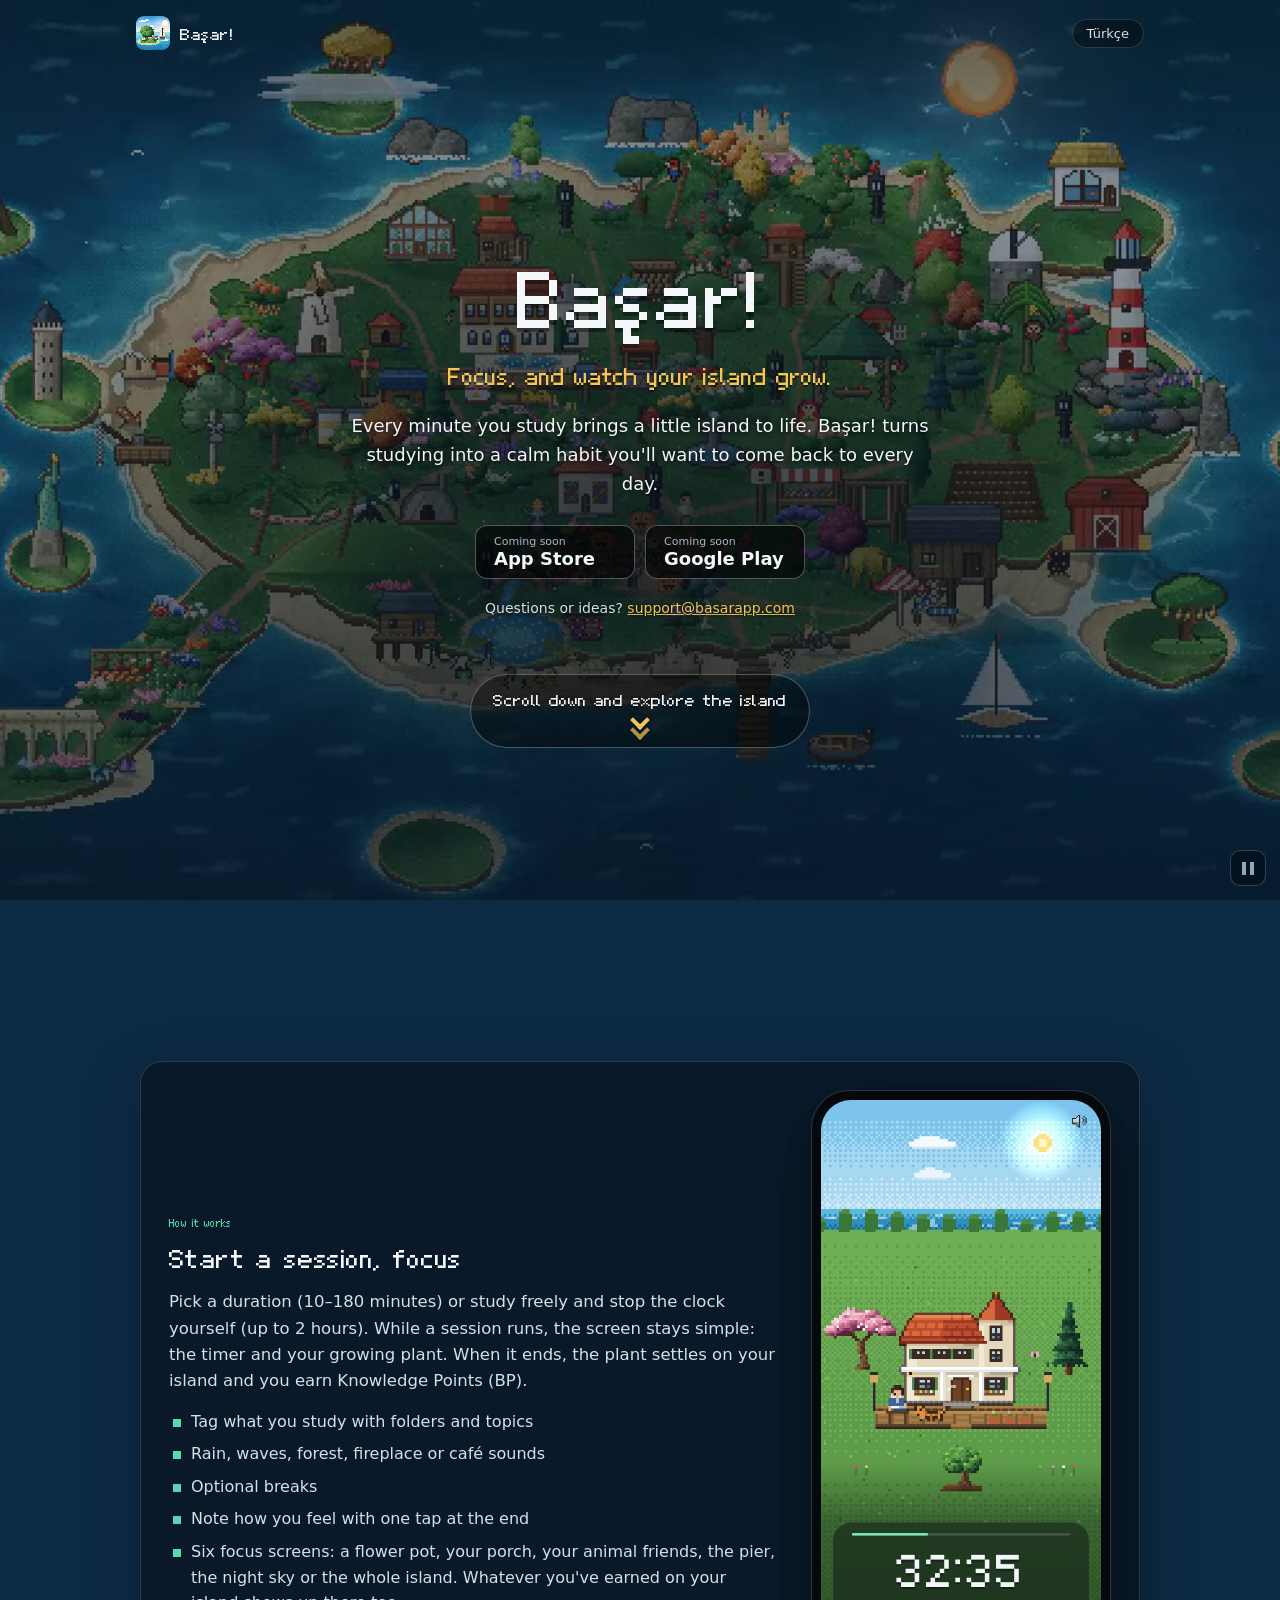
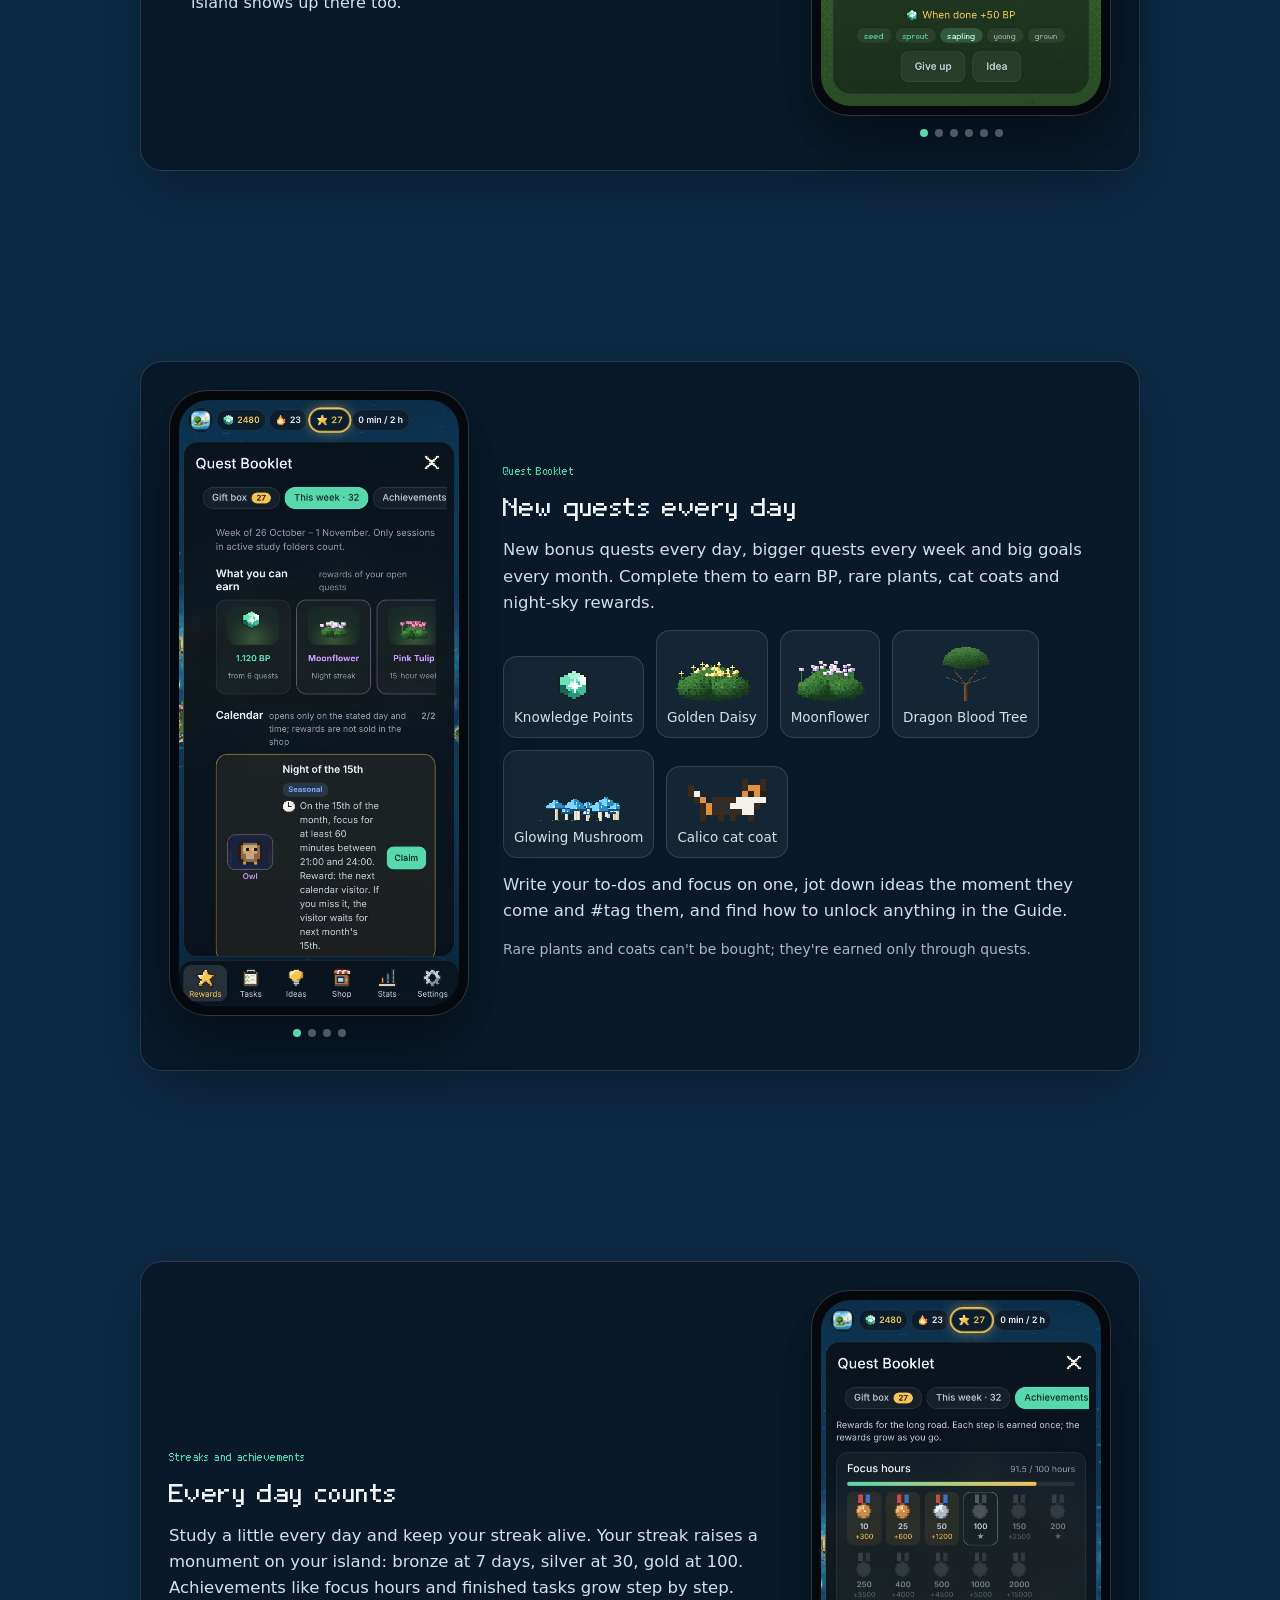
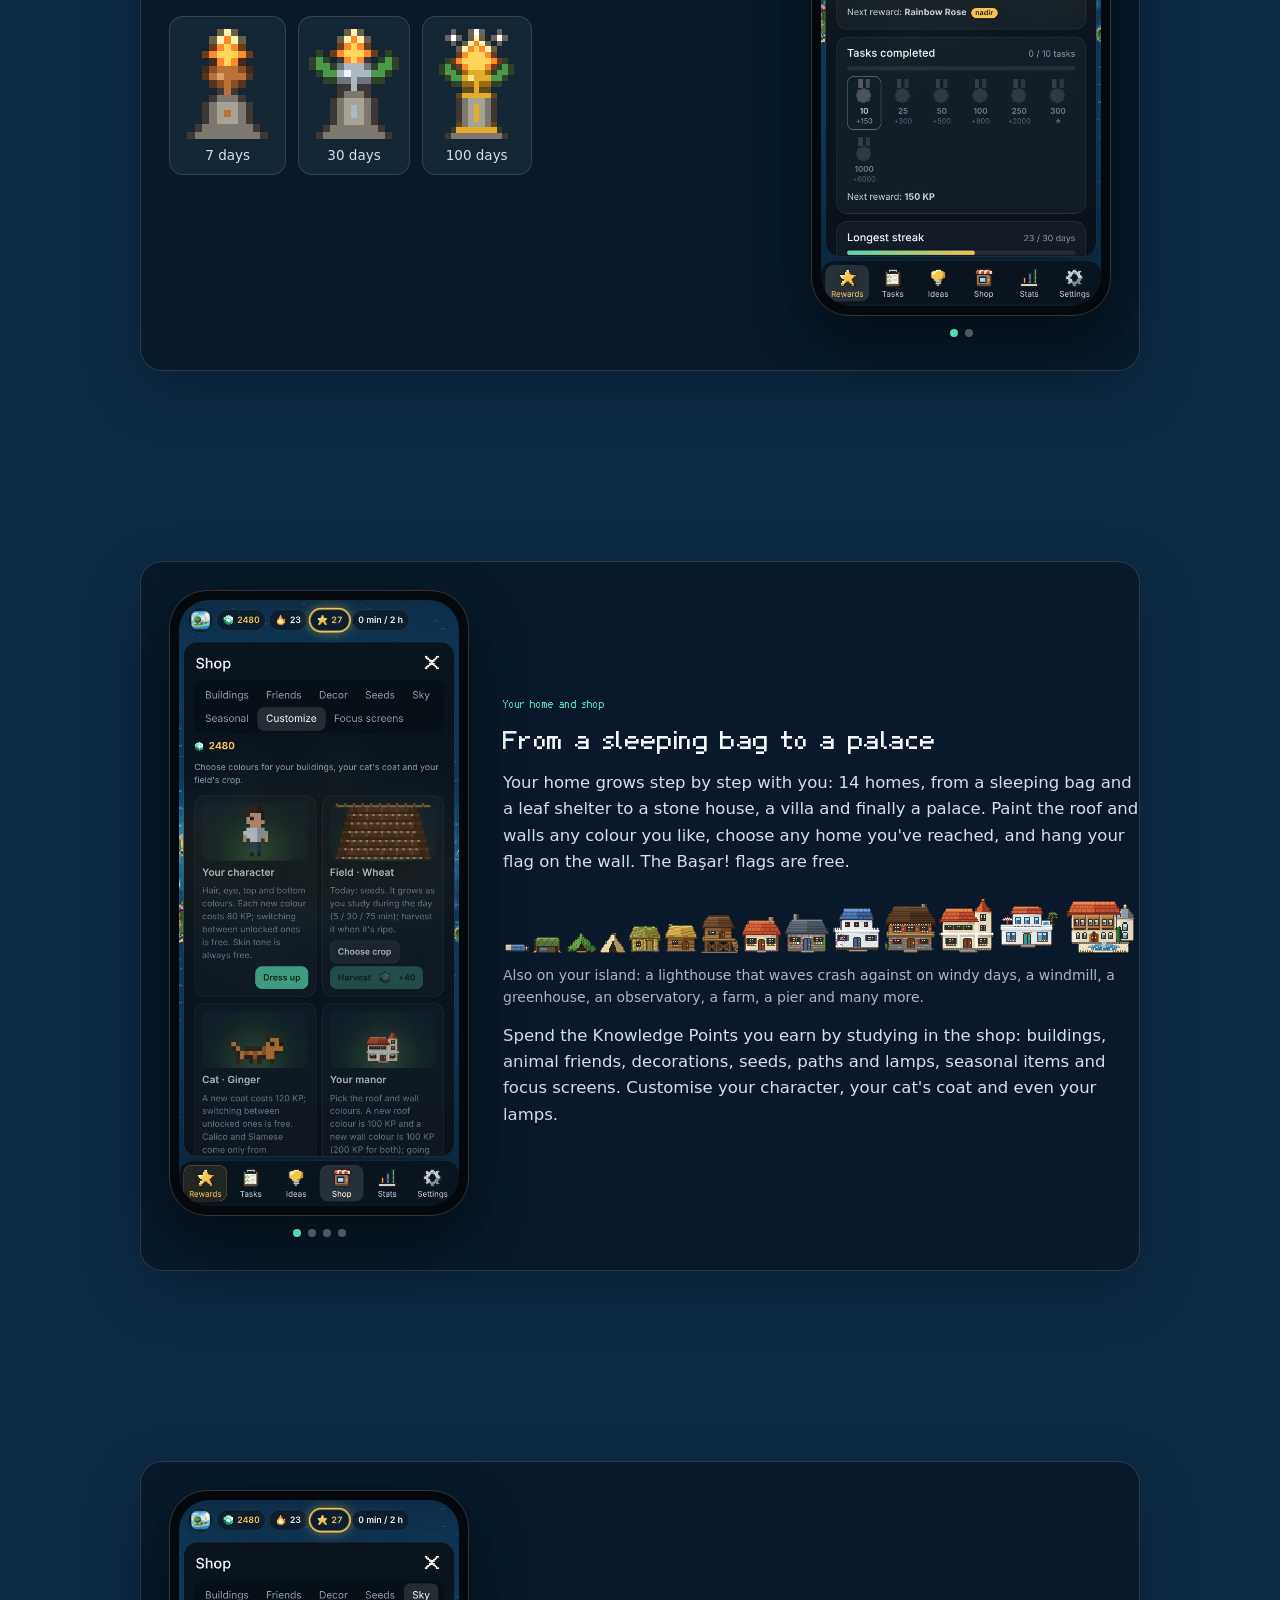
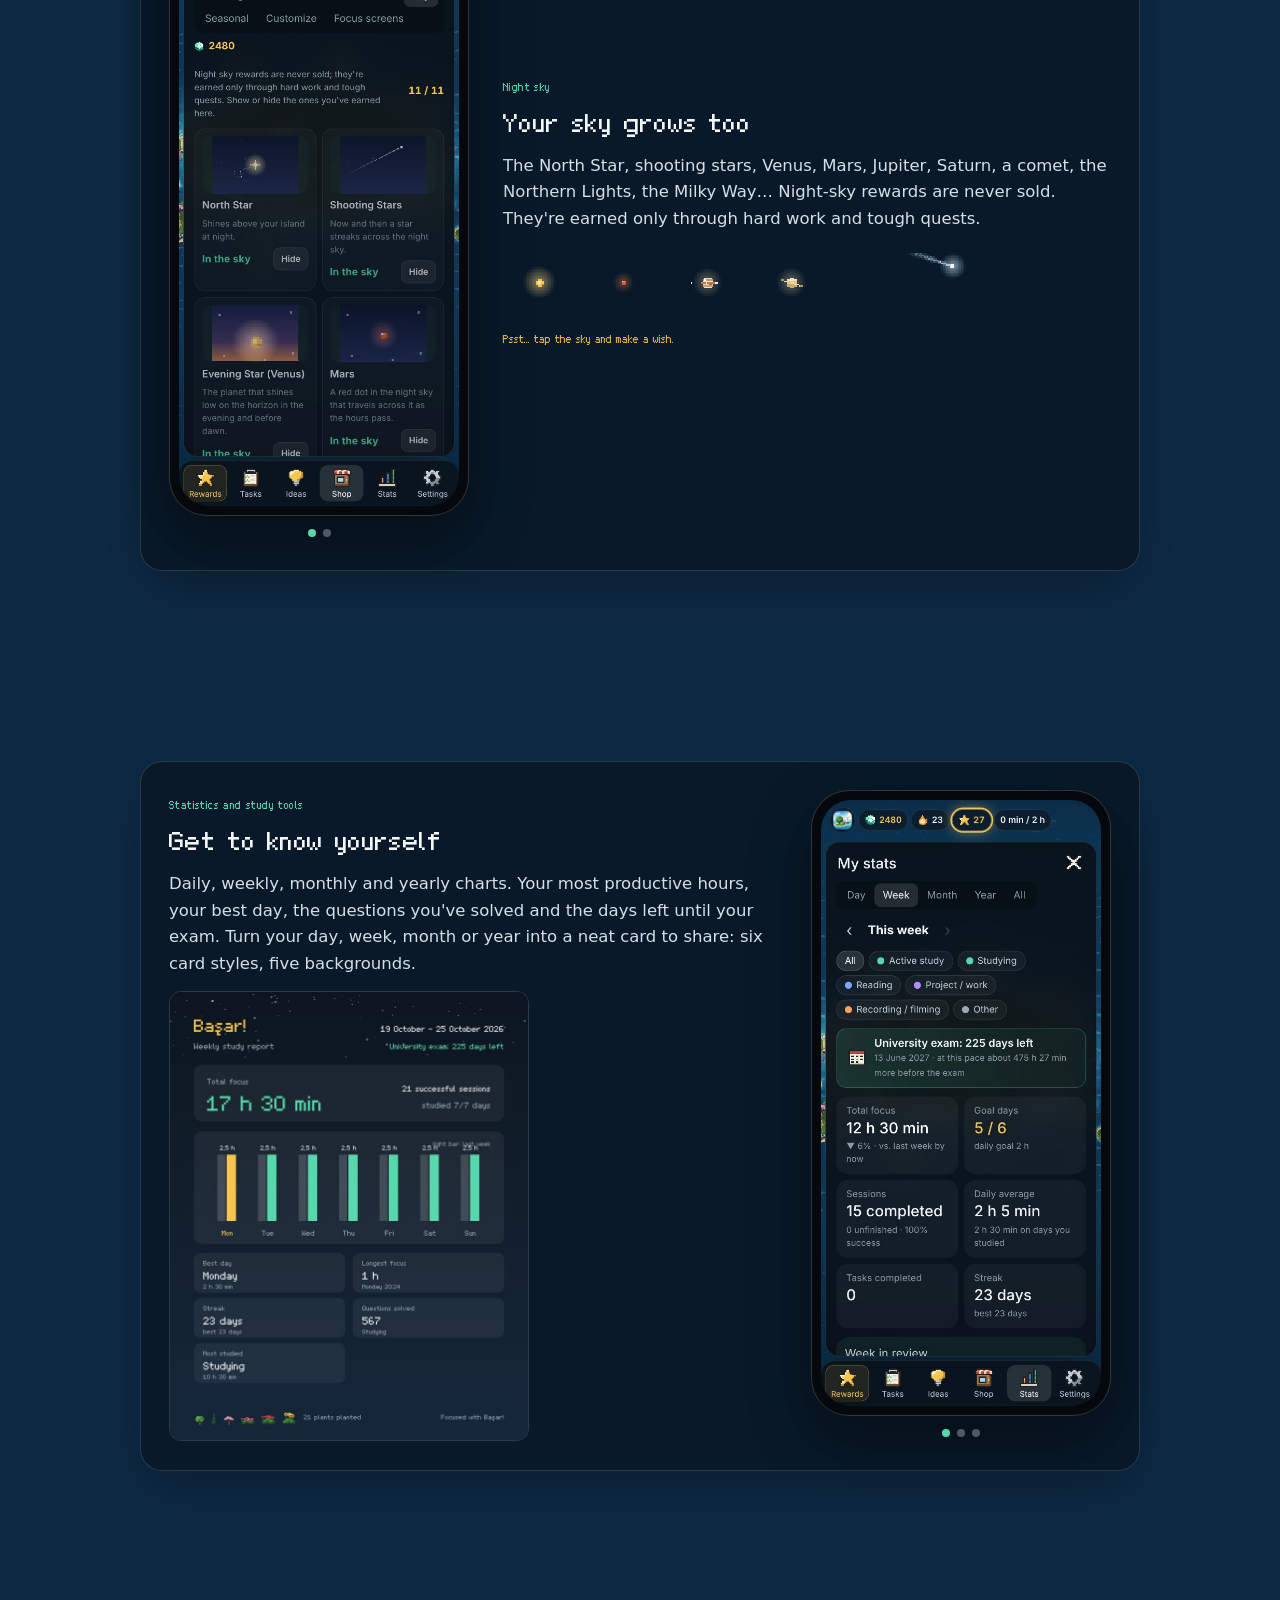
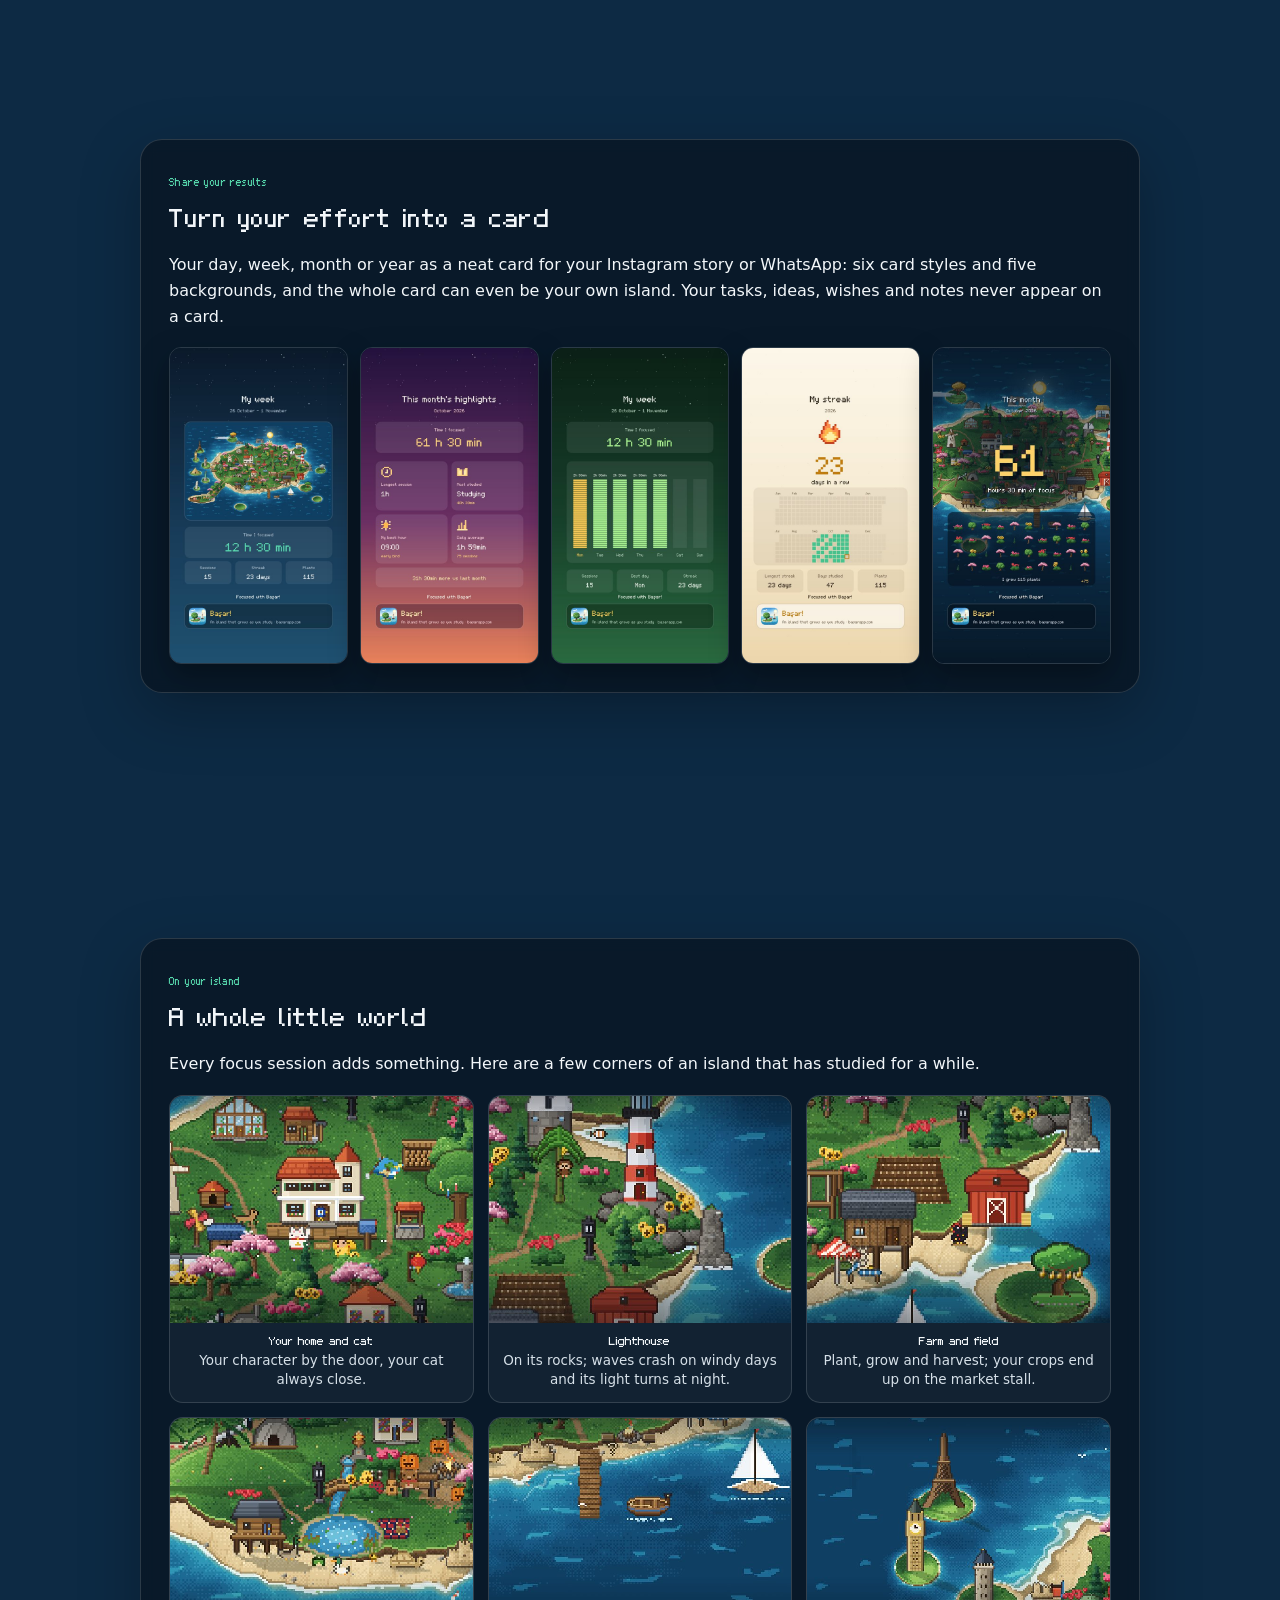
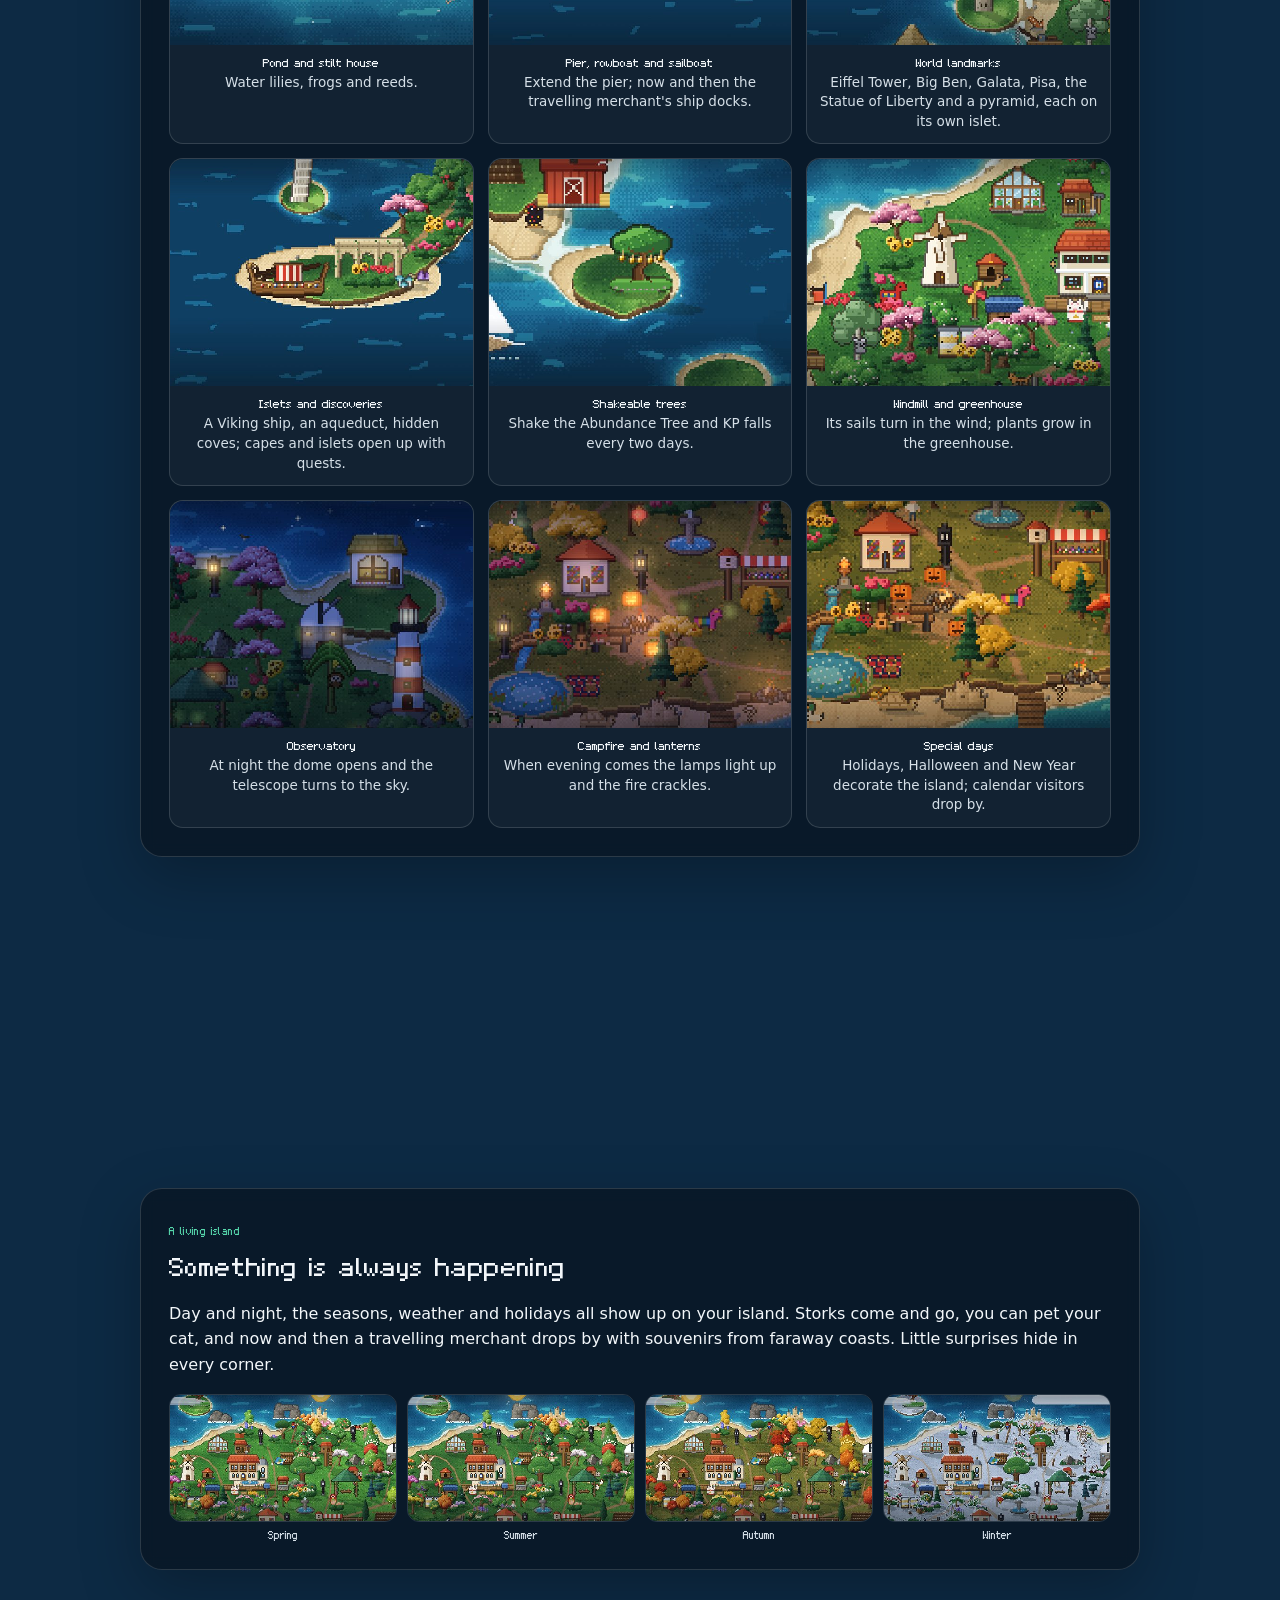
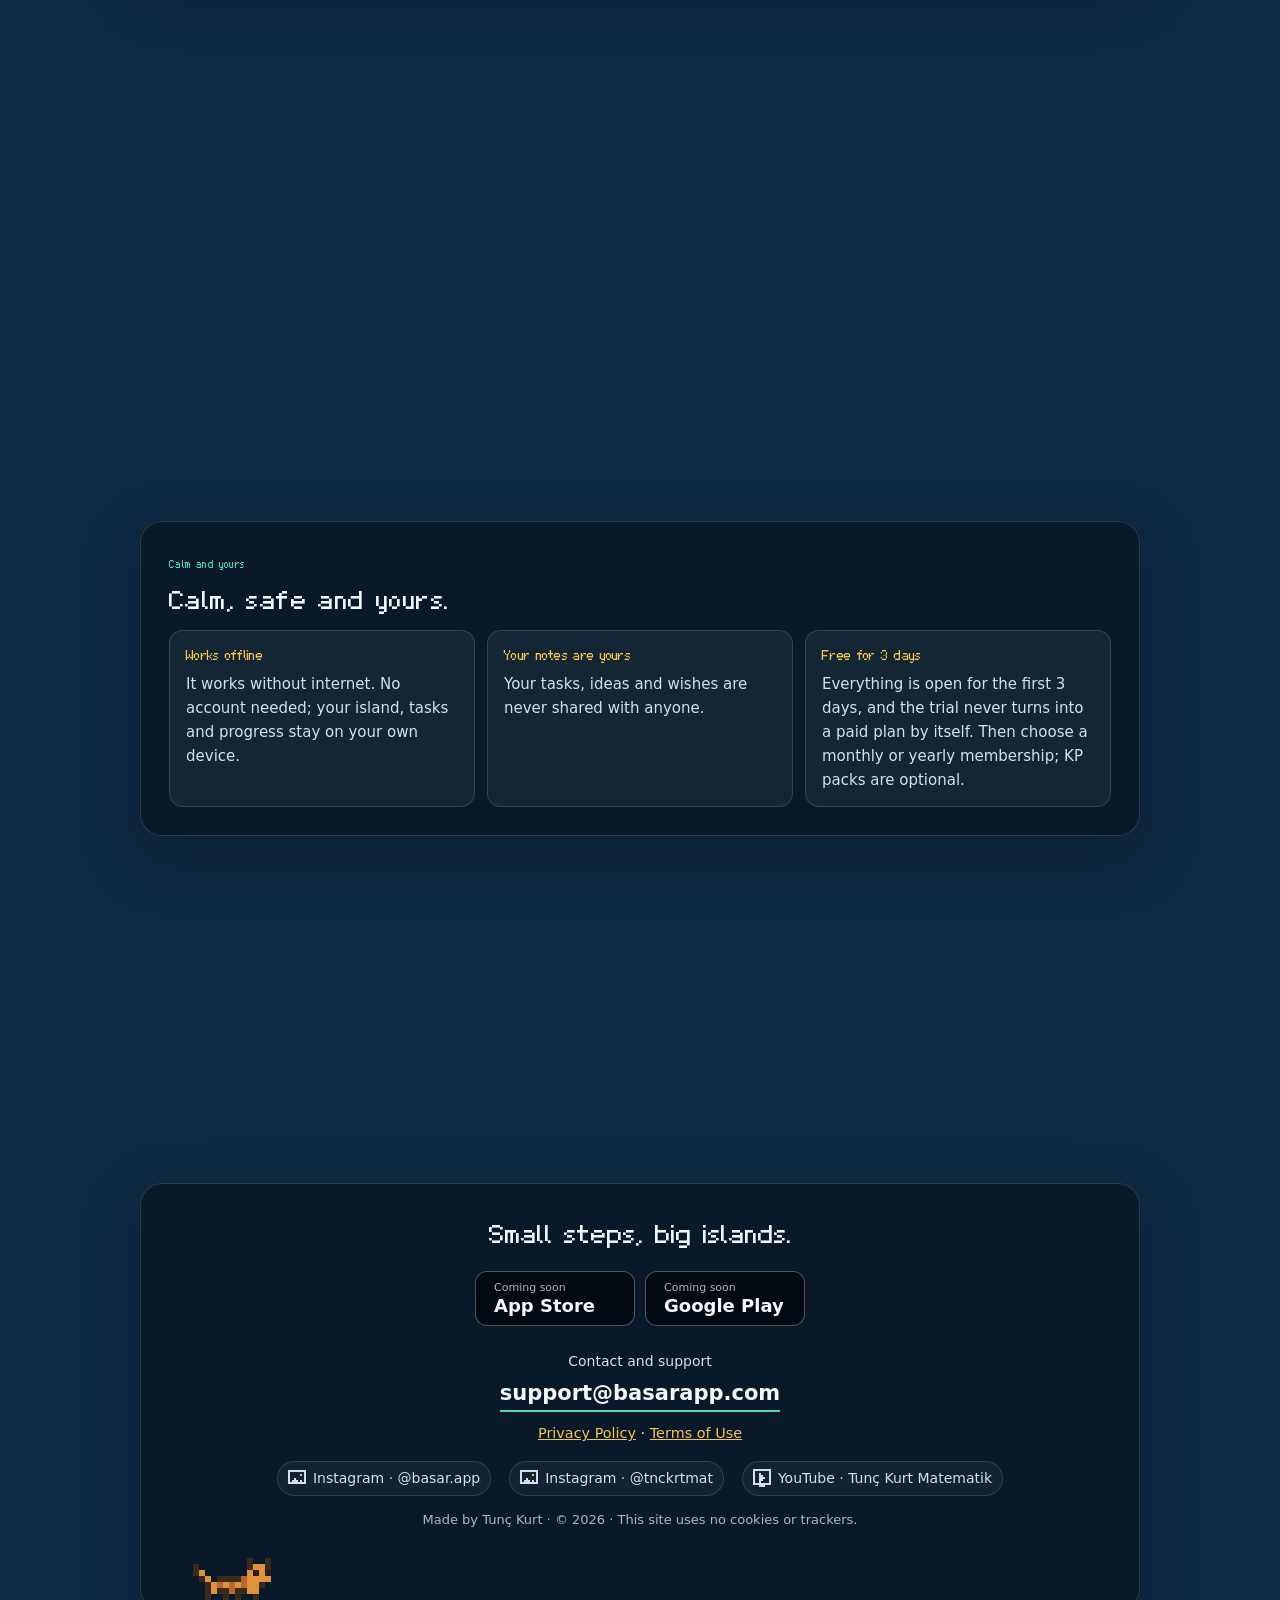
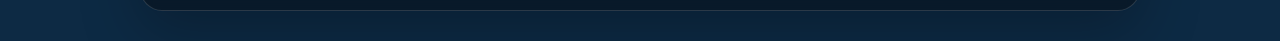
==== commit 79701ef3: "Site: Instagram @basar.app bağlantısı eklendi" ====
--- a/index.html
+++ b/index.html
@@ -223,7 +223,8 @@
     </div>
     <p class="yasal" style="margin:10px 0 0;font-size:.9em"><span data-en="&lt;a href=&quot;en/privacy.html&quot;&gt;Privacy Policy&lt;/a&gt; · &lt;a href=&quot;en/terms.html&quot;&gt;Terms of Use&lt;/a&gt;"><a href="gizlilik.html">Gizlilik Politikası</a> · <a href="kosullar.html">Kullanım Koşulları</a></span></p>
     <div class="sosyal">
-      <a href="https://www.instagram.com/tnckrtmat/" target="_blank" rel="noopener" aria-label="Instagram"><img src="ikon-foto.svg" alt="" width="18" height="18">Instagram</a>
+      <a href="https://www.instagram.com/basar.app/" target="_blank" rel="noopener" aria-label="Instagram @basar.app"><img src="ikon-foto.svg" alt="" width="18" height="18">Instagram · @basar.app</a>
+      <a href="https://www.instagram.com/tnckrtmat/" target="_blank" rel="noopener" aria-label="Instagram @tnckrtmat"><img src="ikon-foto.svg" alt="" width="18" height="18">Instagram · @tnckrtmat</a>
       <a href="https://www.youtube.com/@tunckurtmatematik" target="_blank" rel="noopener" aria-label="YouTube"><img src="ikon-video.svg" alt="" width="18" height="18">YouTube · Tunç Kurt Matematik</a>
     </div>
     <p class="kunye"><span data-en="Made by Tunç Kurt">Geliştiren: Tunç Kurt</span> · © 2026 · <span data-en="This site uses no cookies or trackers.">Bu sitede çerez ya da takip aracı yok.</span></p>
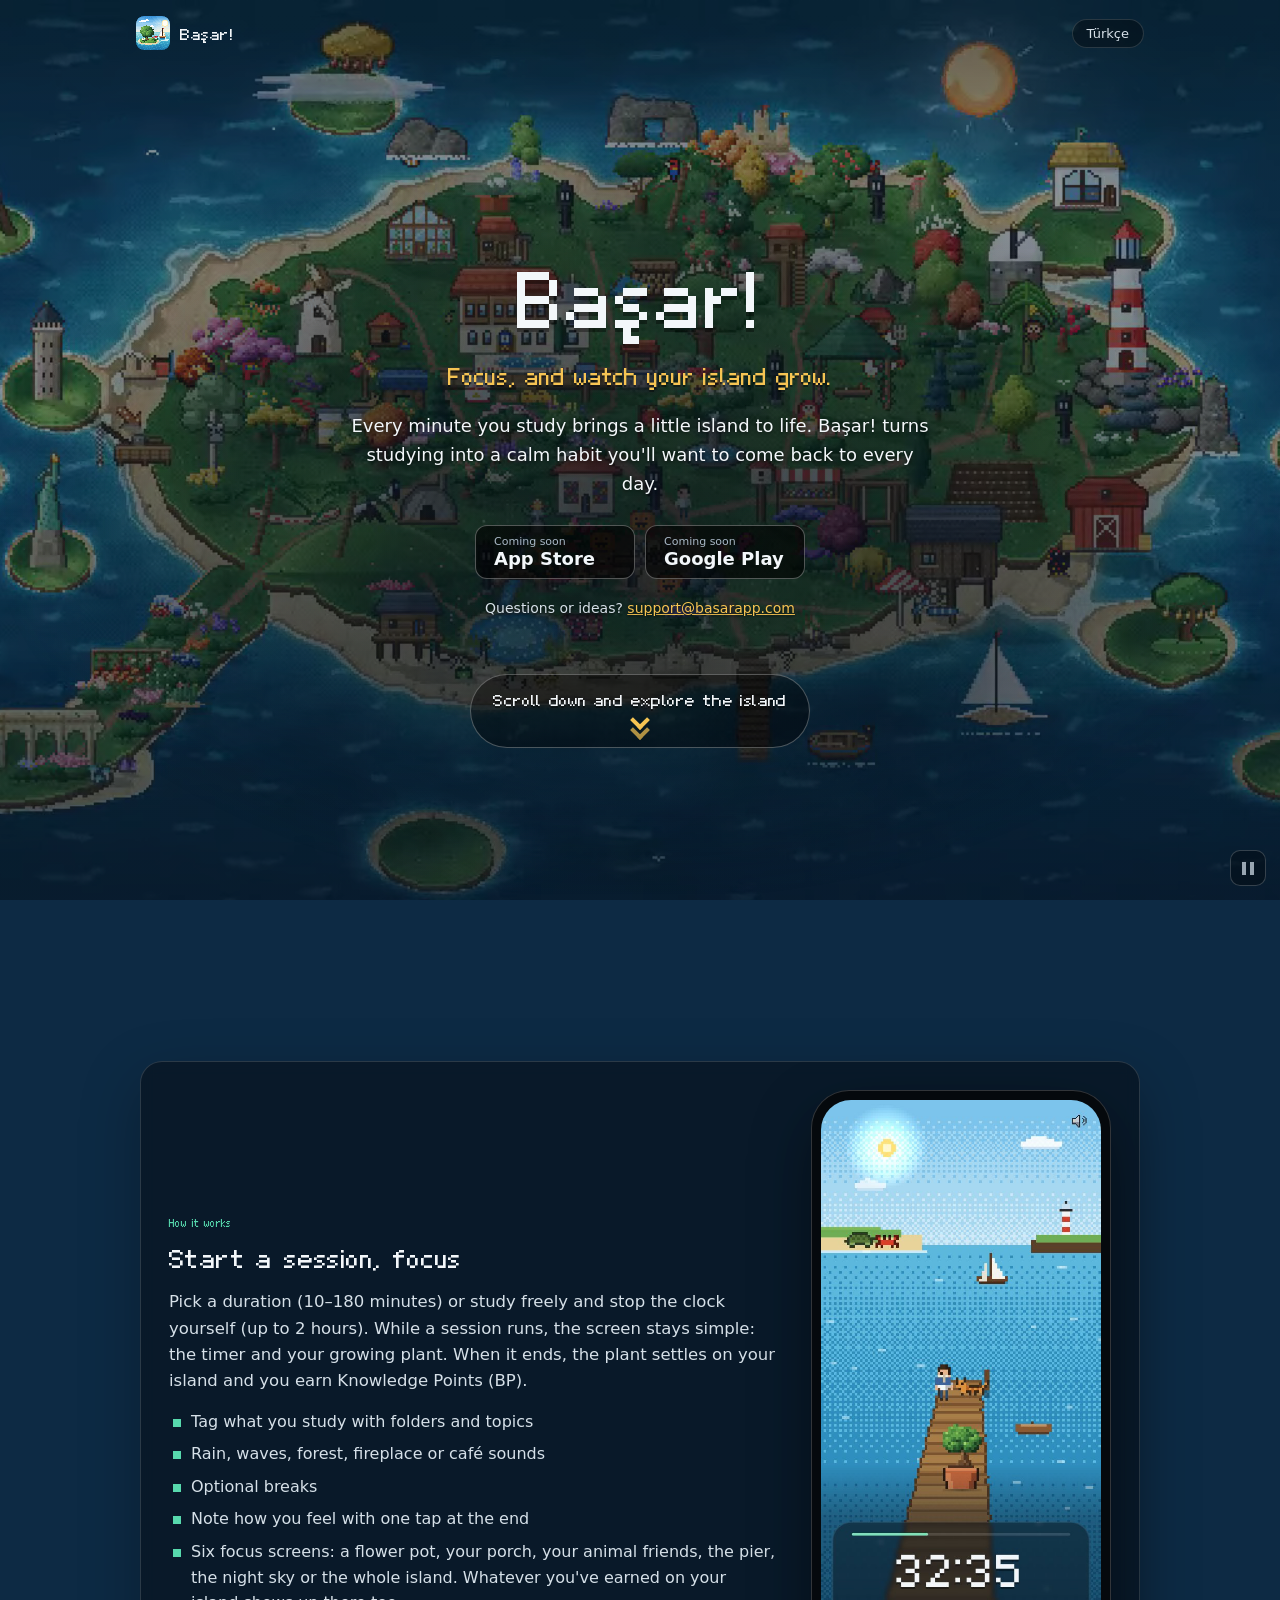
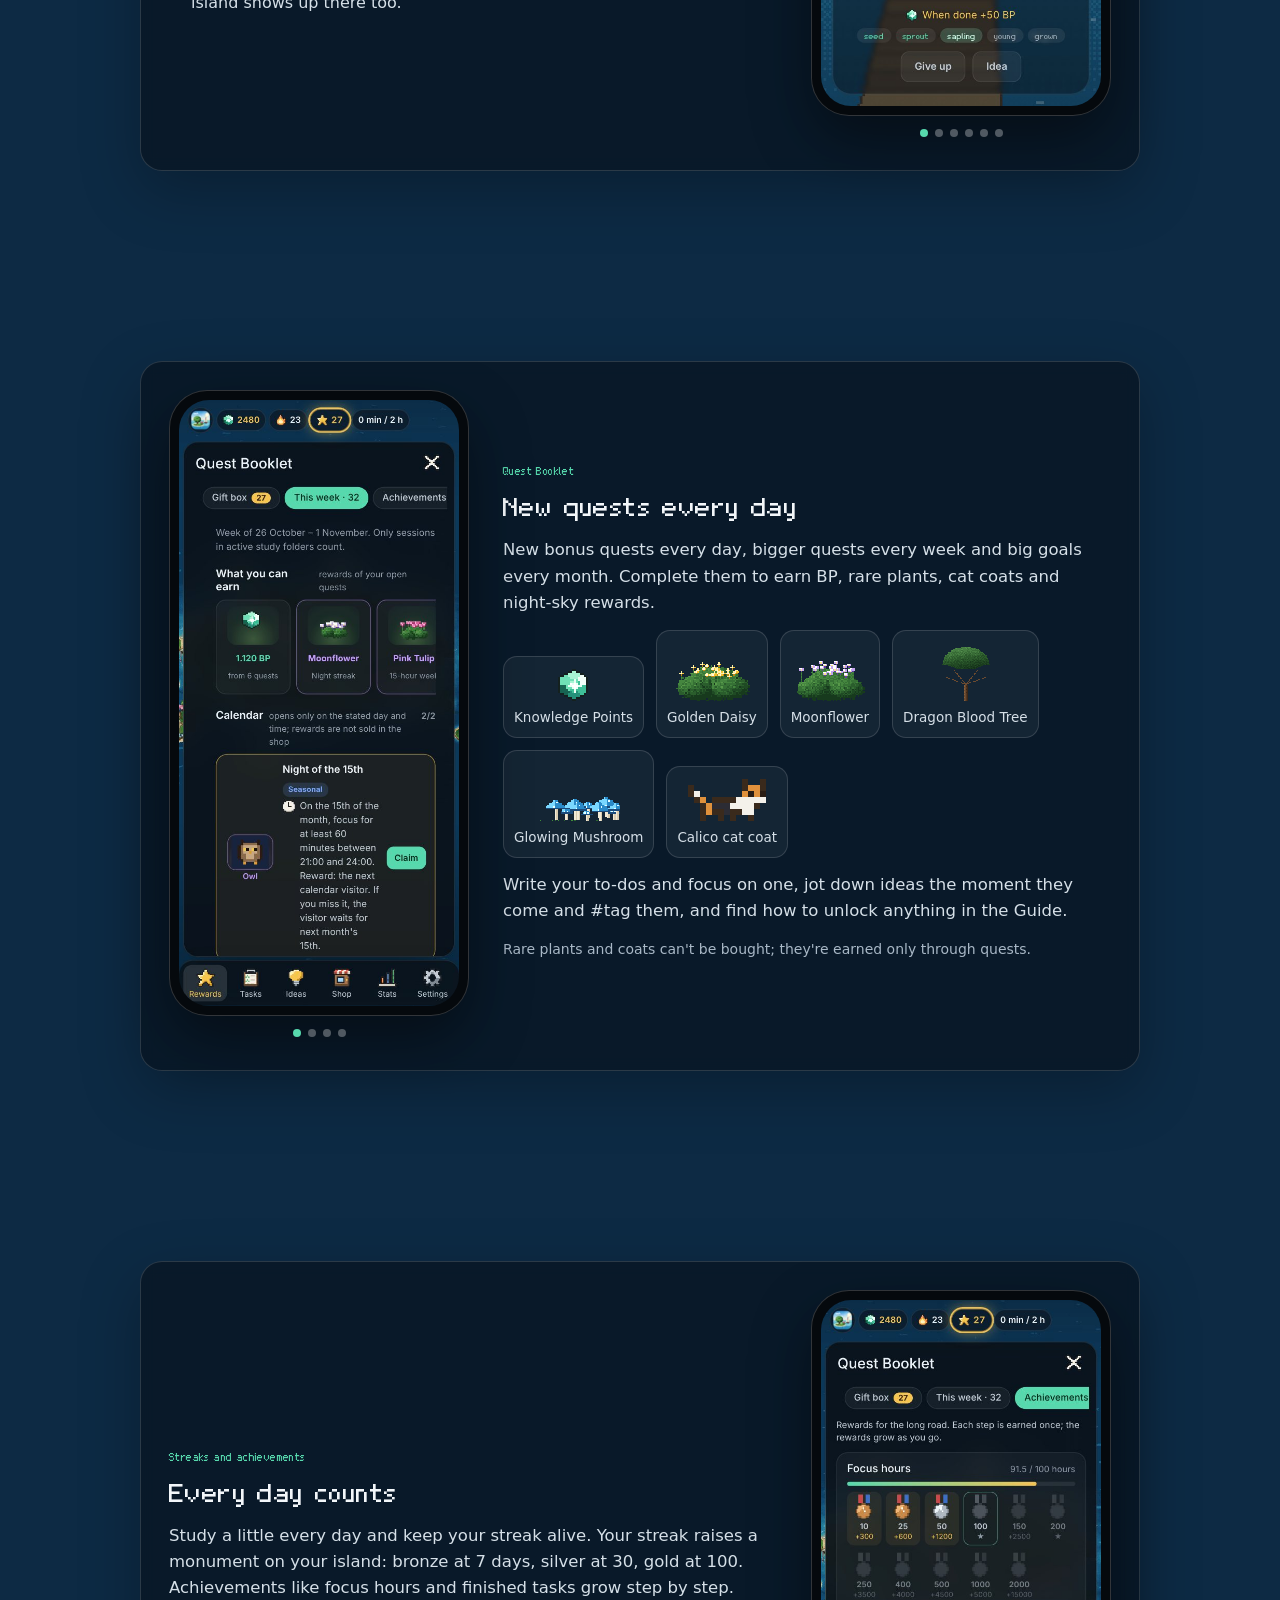
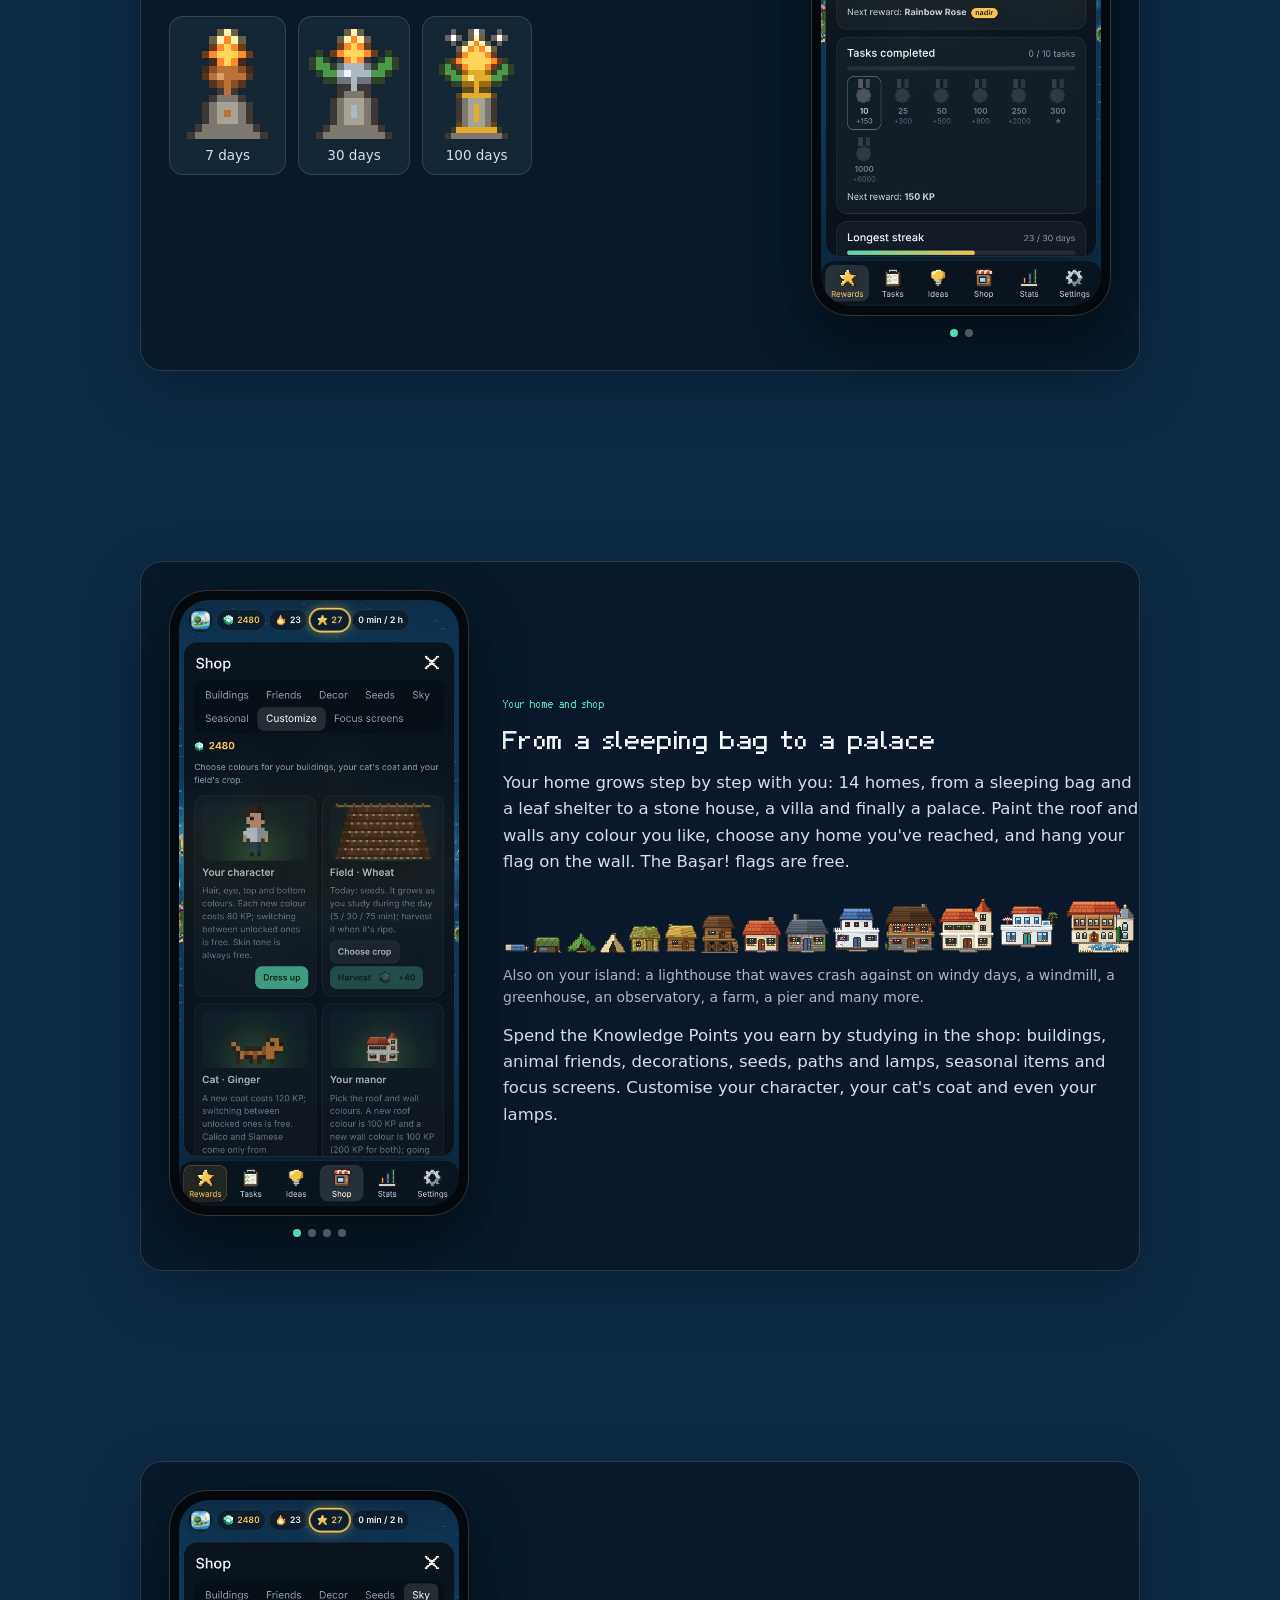
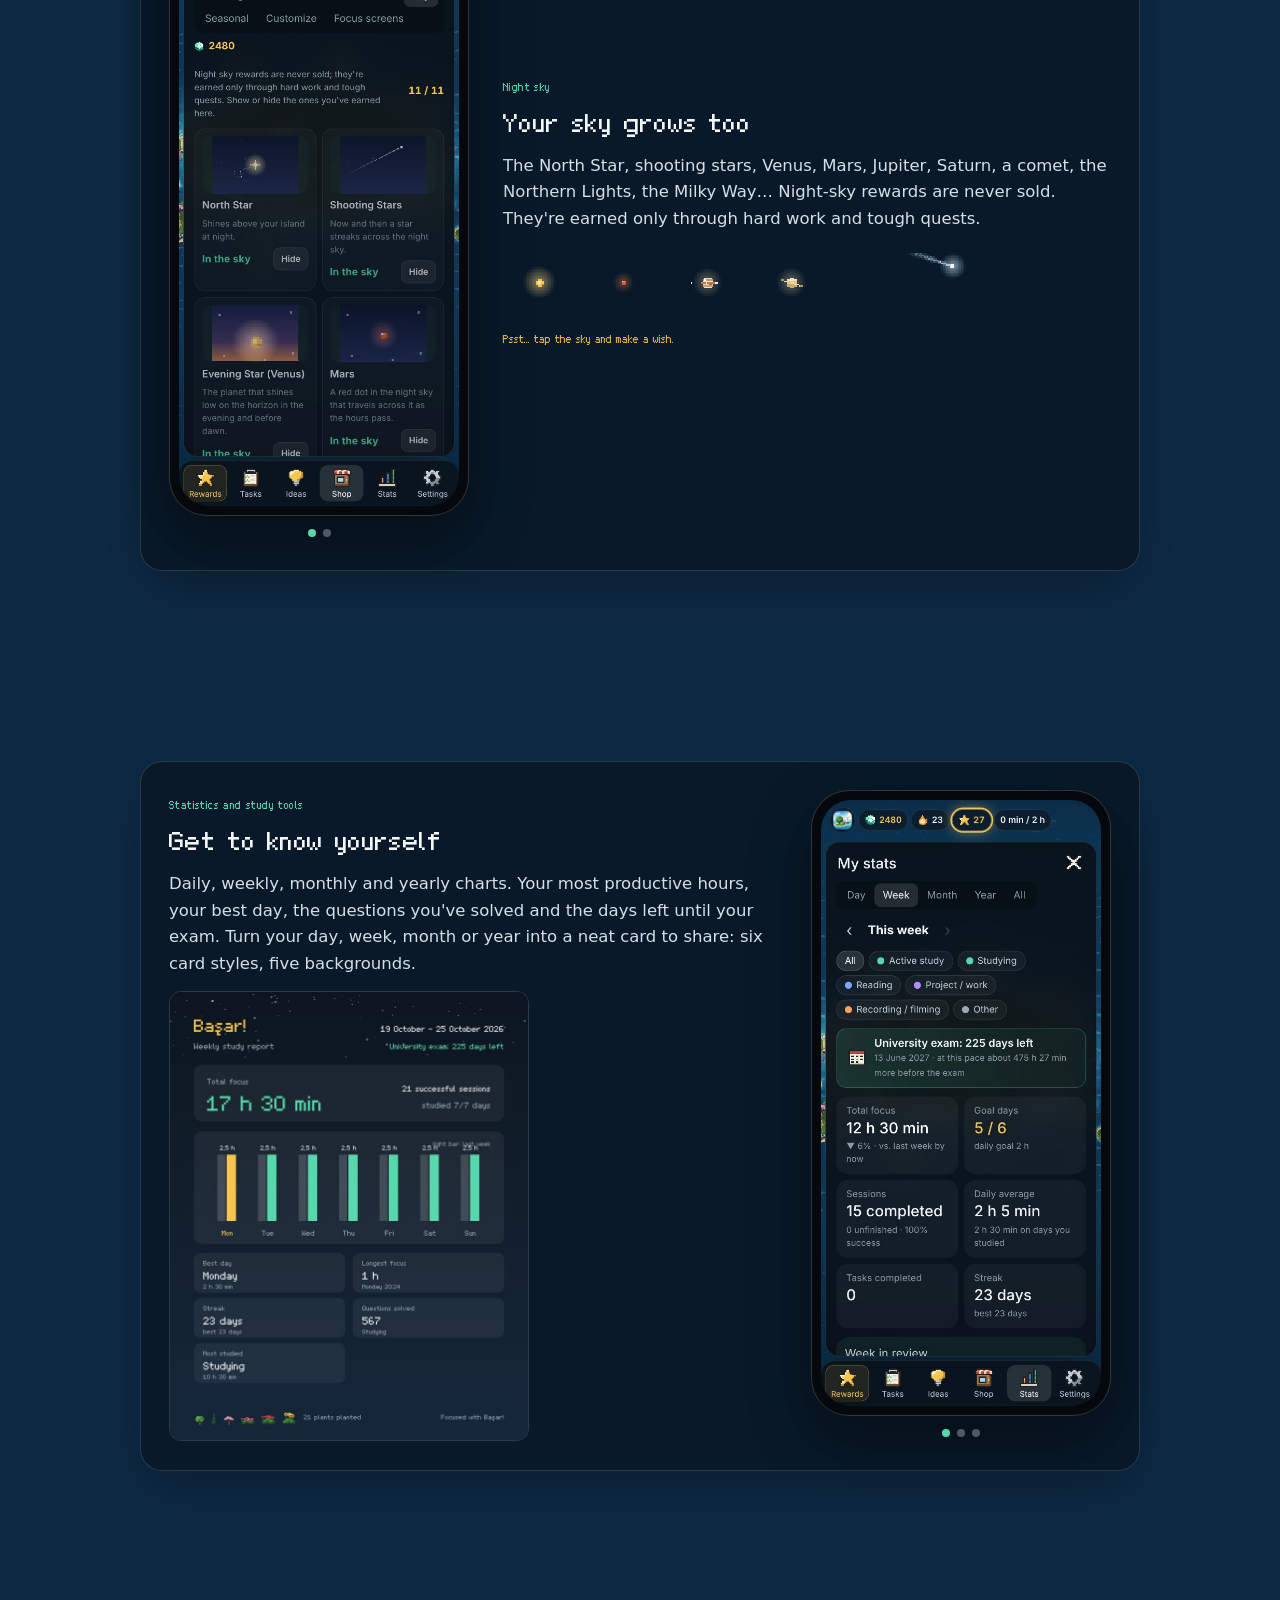
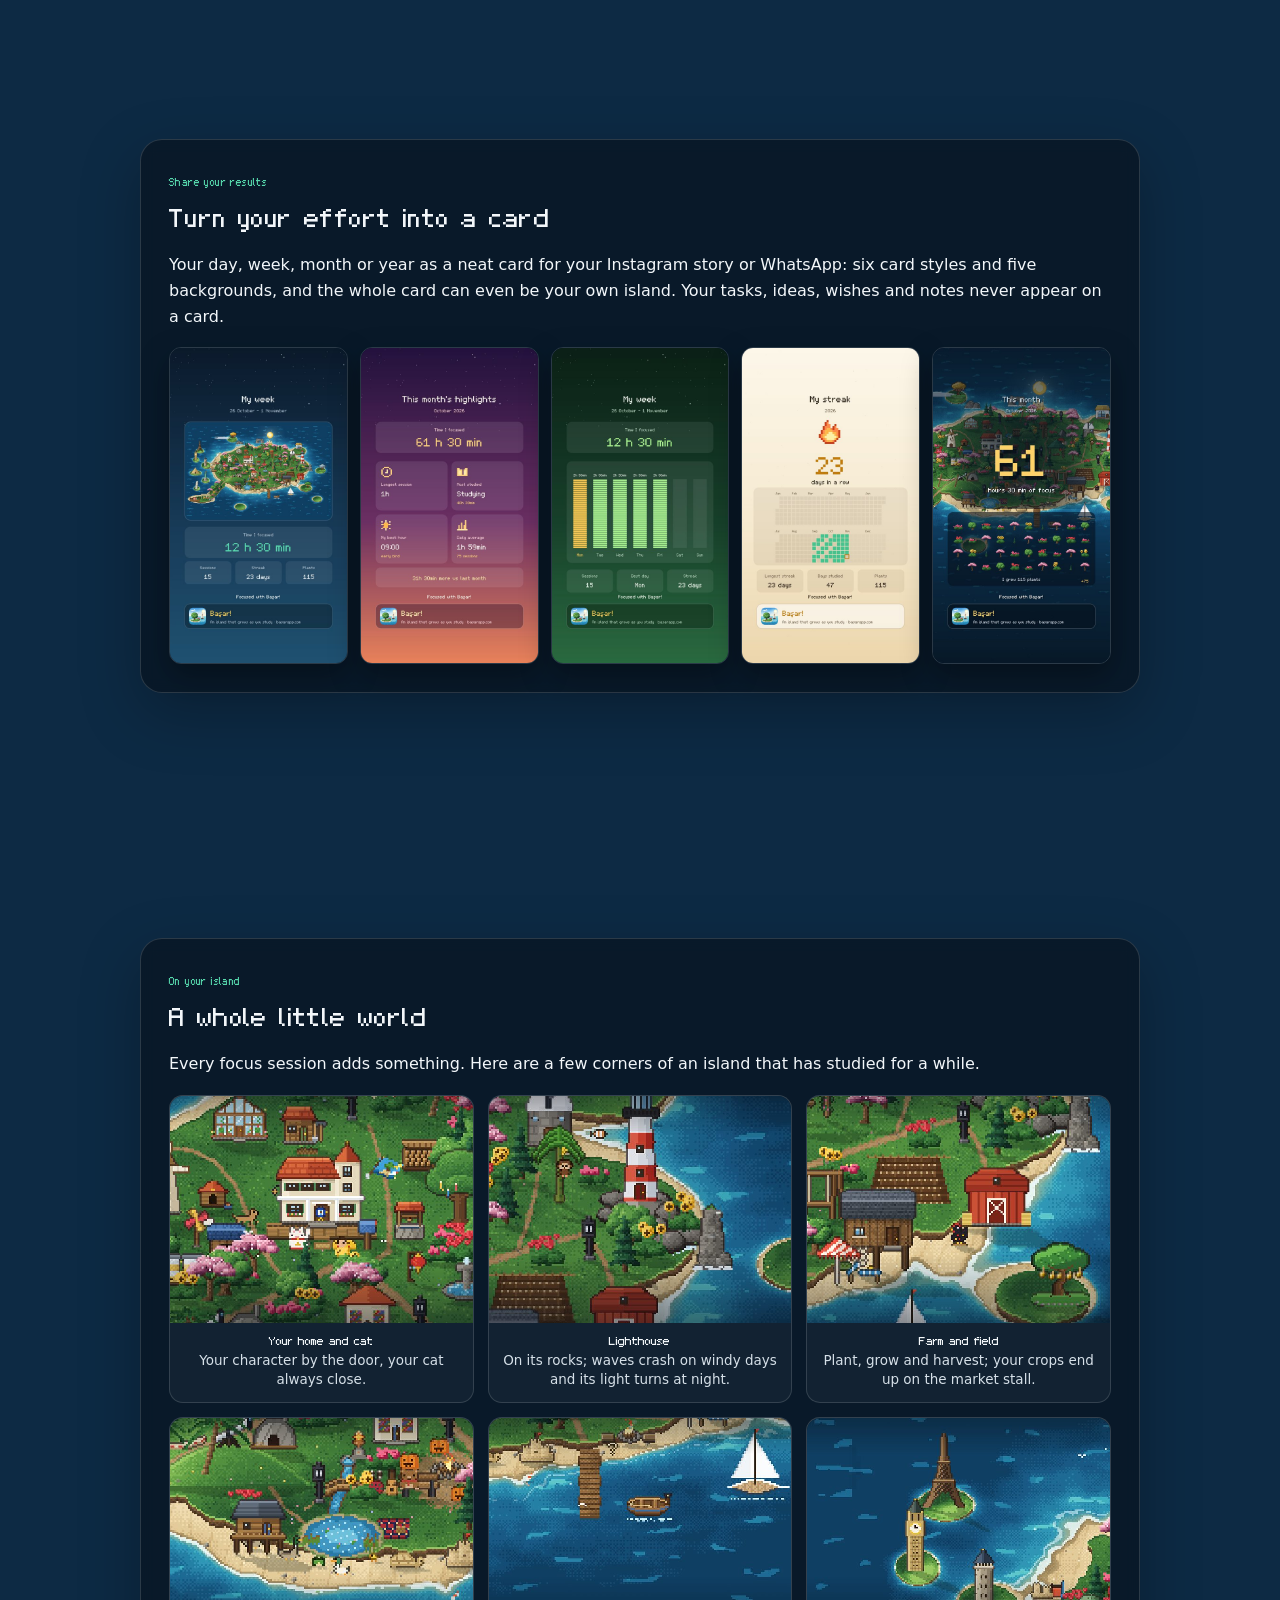
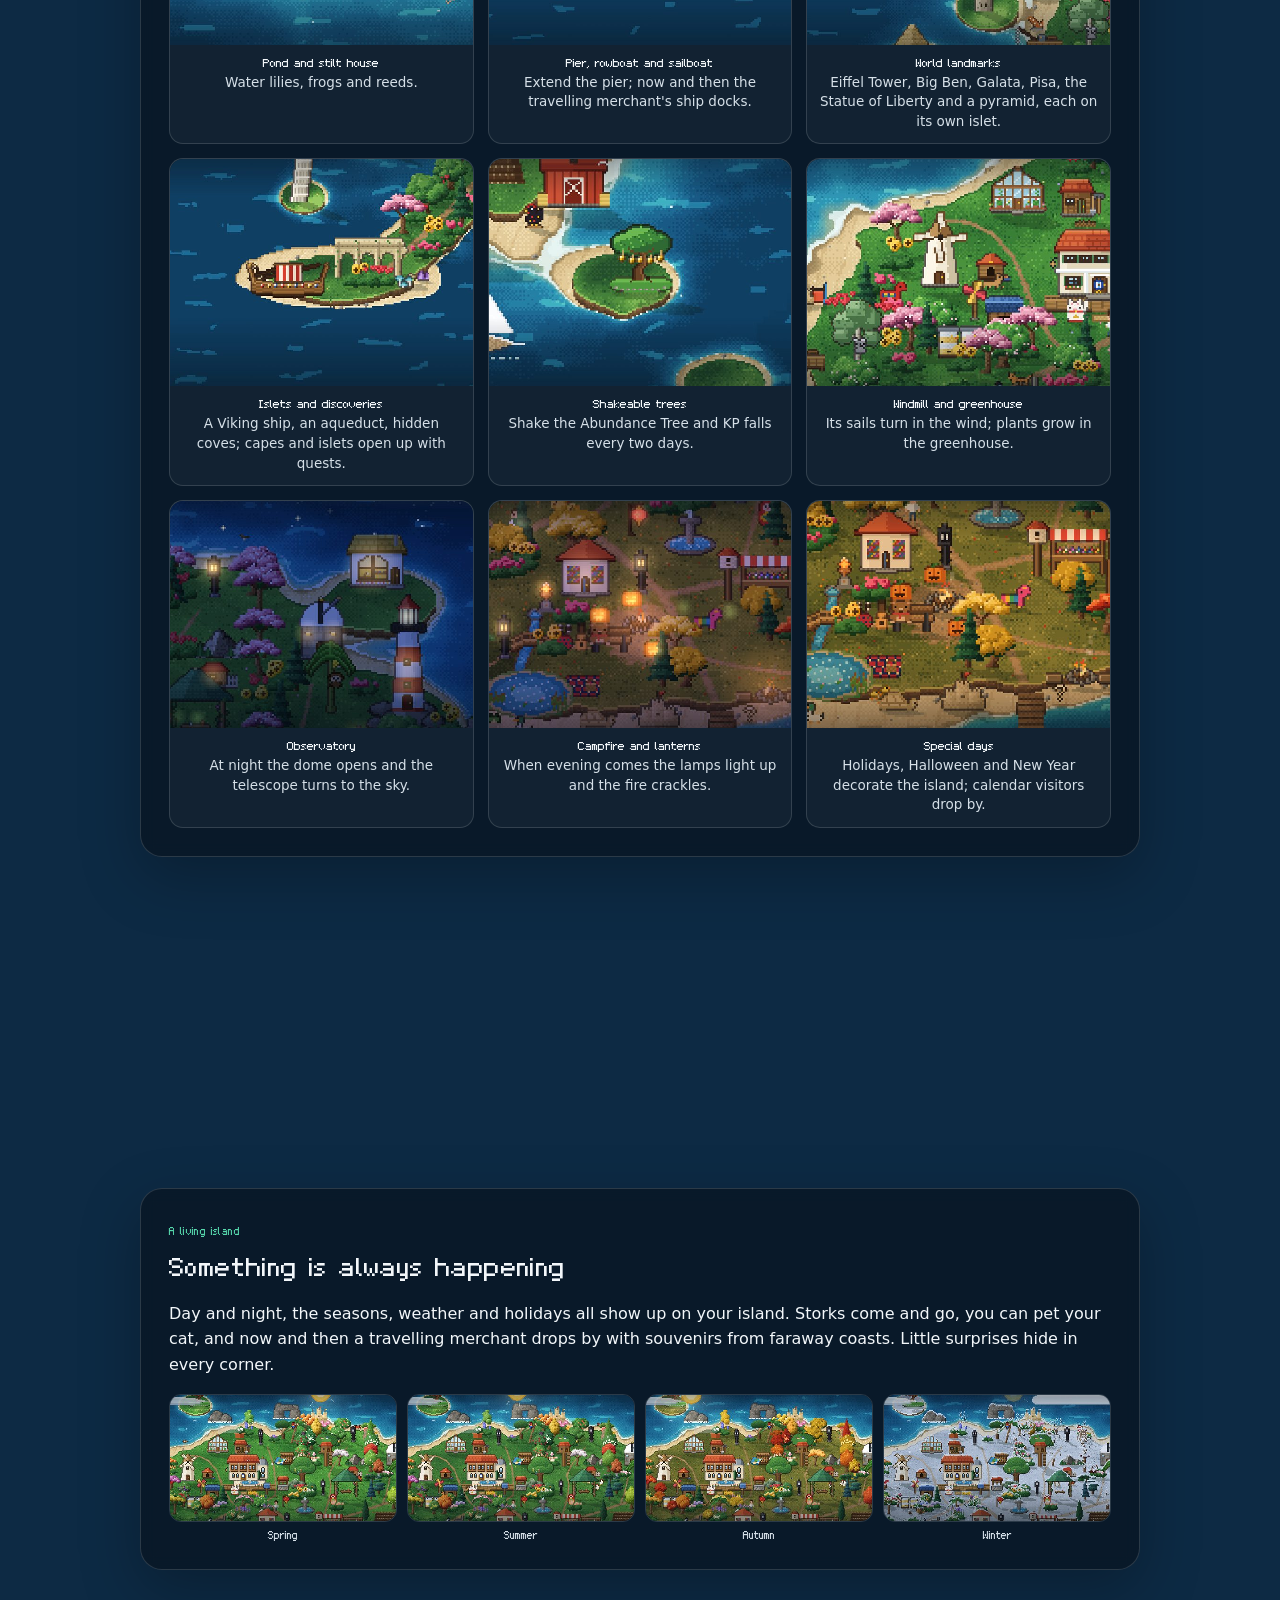
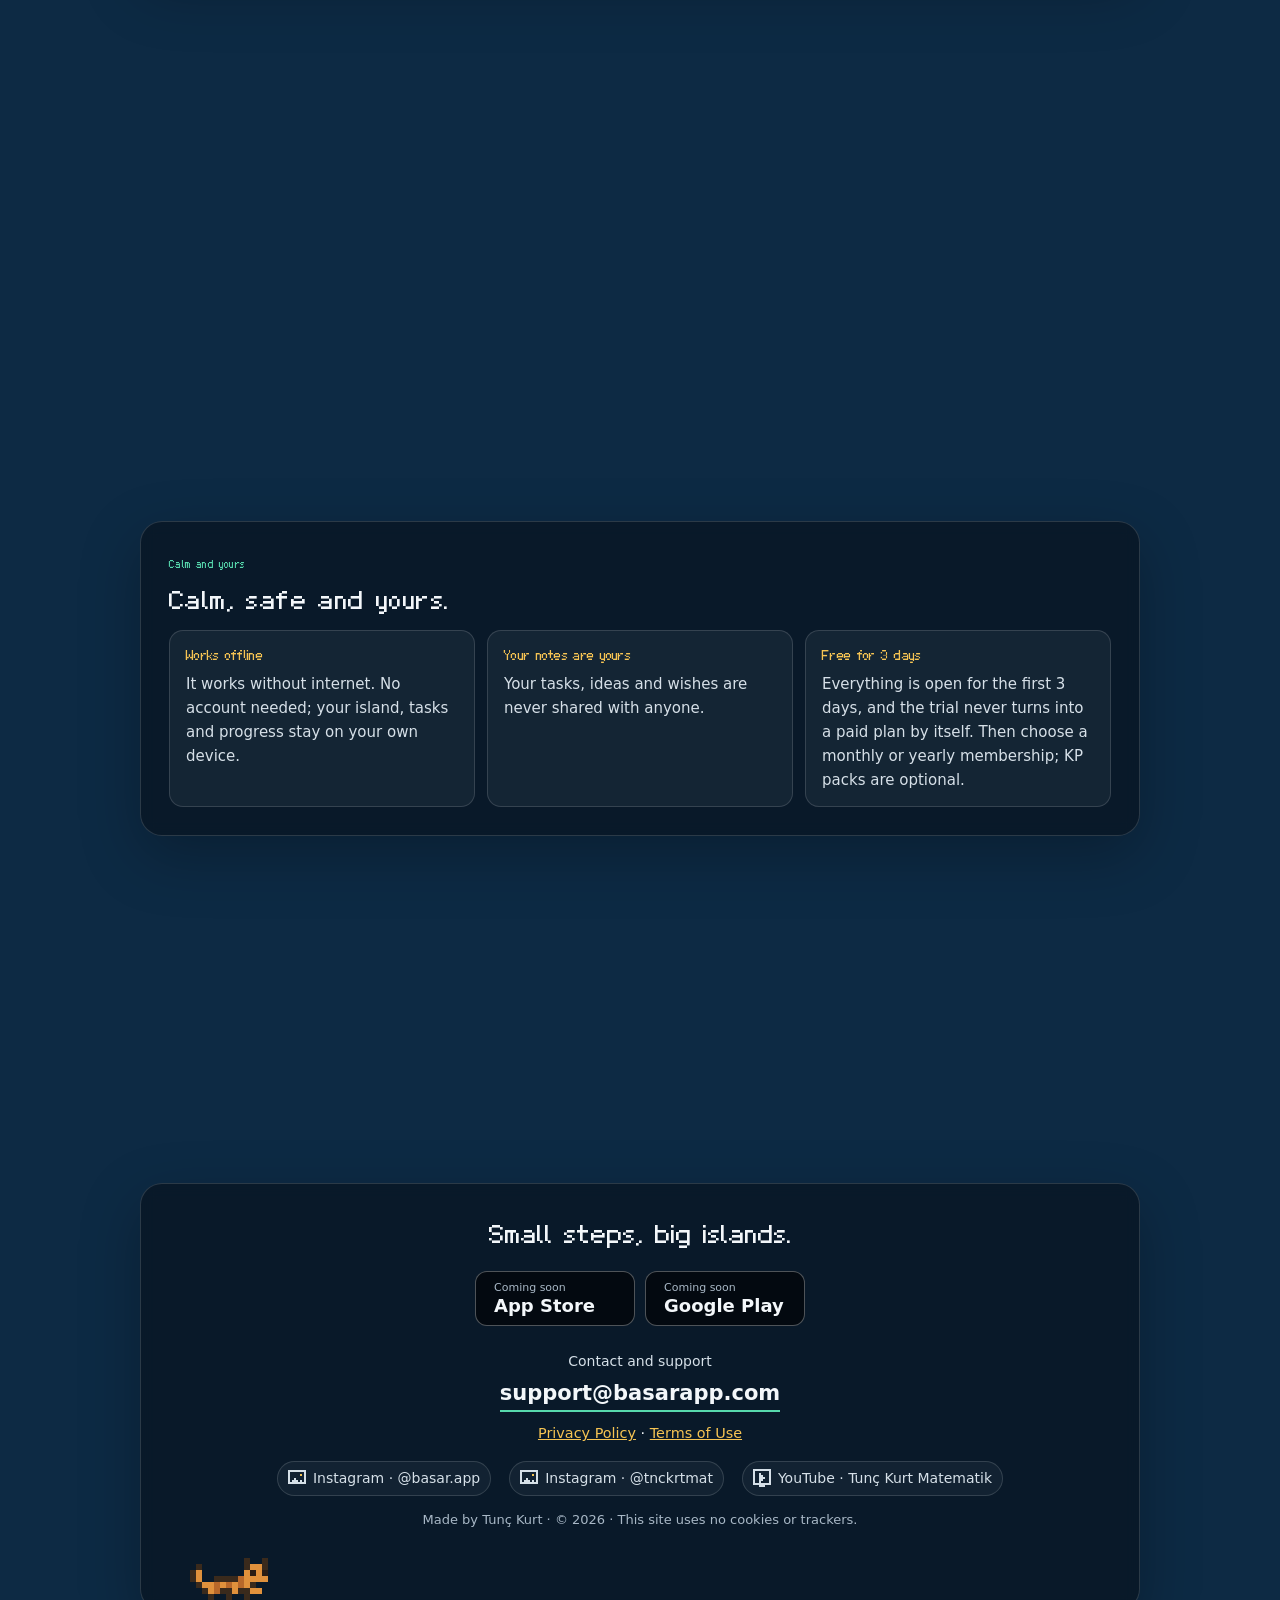
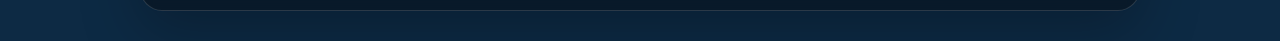
==== commit e7a041cd: "Site: çalışma ekranları iskele ve gece gökyüzüyle başlıyor" ====
--- a/index.html
+++ b/index.html
@@ -65,7 +65,7 @@
           <li data-en="Six focus screens: a flower pot, your porch, your animal friends, the pier, the night sky or the whole island. Whatever you've earned on your island shows up there too.">Altı çalışma ekranı: saksı, veranda, dostların, iskele başı, gece gökyüzü ya da adanın tamamı. Adanda ne kazandıysan orada da görünür.</li>
         </ul>
       </div>
-      <figure class="telefon kayan"><img loading="lazy" src="ek-odak-veranda_tr.jpg" data-src-en="ek-odak-veranda_en.jpg" alt="Verandada" data-alt-en="On the porch" width="540" height="1169"><img loading="lazy" src="ek-odak-iskele_tr.jpg" data-src-en="ek-odak-iskele_en.jpg" alt="İskele başında" data-alt-en="On the pier" width="540" height="1169"><img loading="lazy" src="ek-odak-dostlar_tr.jpg" data-src-en="ek-odak-dostlar_en.jpg" alt="Dostlarınla" data-alt-en="With friends" width="540" height="1169"><img loading="lazy" src="ek-odak-gokyuzu_tr.jpg" data-src-en="ek-odak-gokyuzu_en.jpg" alt="Gece gökyüzü" data-alt-en="Night sky" width="540" height="1169"><img loading="lazy" src="ek-odak-panorama_tr.jpg" data-src-en="ek-odak-panorama_en.jpg" alt="Ada panoraması" data-alt-en="Island panorama" width="540" height="1169"><img loading="lazy" src="ek-odak-saksi_tr.jpg" data-src-en="ek-odak-saksi_en.jpg" alt="Saksı" data-alt-en="Flower pot" width="540" height="1169"><div class="noktalar" aria-hidden="true"></div></figure>
+      <figure class="telefon kayan"><img loading="lazy" src="ek-odak-iskele_tr.jpg" data-src-en="ek-odak-iskele_en.jpg" alt="İskele başında" data-alt-en="On the pier" width="540" height="1169"><img loading="lazy" src="ek-odak-gokyuzu_tr.jpg" data-src-en="ek-odak-gokyuzu_en.jpg" alt="Gece gökyüzü" data-alt-en="Night sky" width="540" height="1169"><img loading="lazy" src="ek-odak-dostlar_tr.jpg" data-src-en="ek-odak-dostlar_en.jpg" alt="Dostlarınla" data-alt-en="With friends" width="540" height="1169"><img loading="lazy" src="ek-odak-panorama_tr.jpg" data-src-en="ek-odak-panorama_en.jpg" alt="Ada panoraması" data-alt-en="Island panorama" width="540" height="1169"><img loading="lazy" src="ek-odak-saksi_tr.jpg" data-src-en="ek-odak-saksi_en.jpg" alt="Saksı" data-alt-en="Flower pot" width="540" height="1169"><img loading="lazy" src="ek-odak-veranda_tr.jpg" data-src-en="ek-odak-veranda_en.jpg" alt="Verandada" data-alt-en="On the porch" width="540" height="1169"><div class="noktalar" aria-hidden="true"></div></figure>
     </div>
   </section>
 
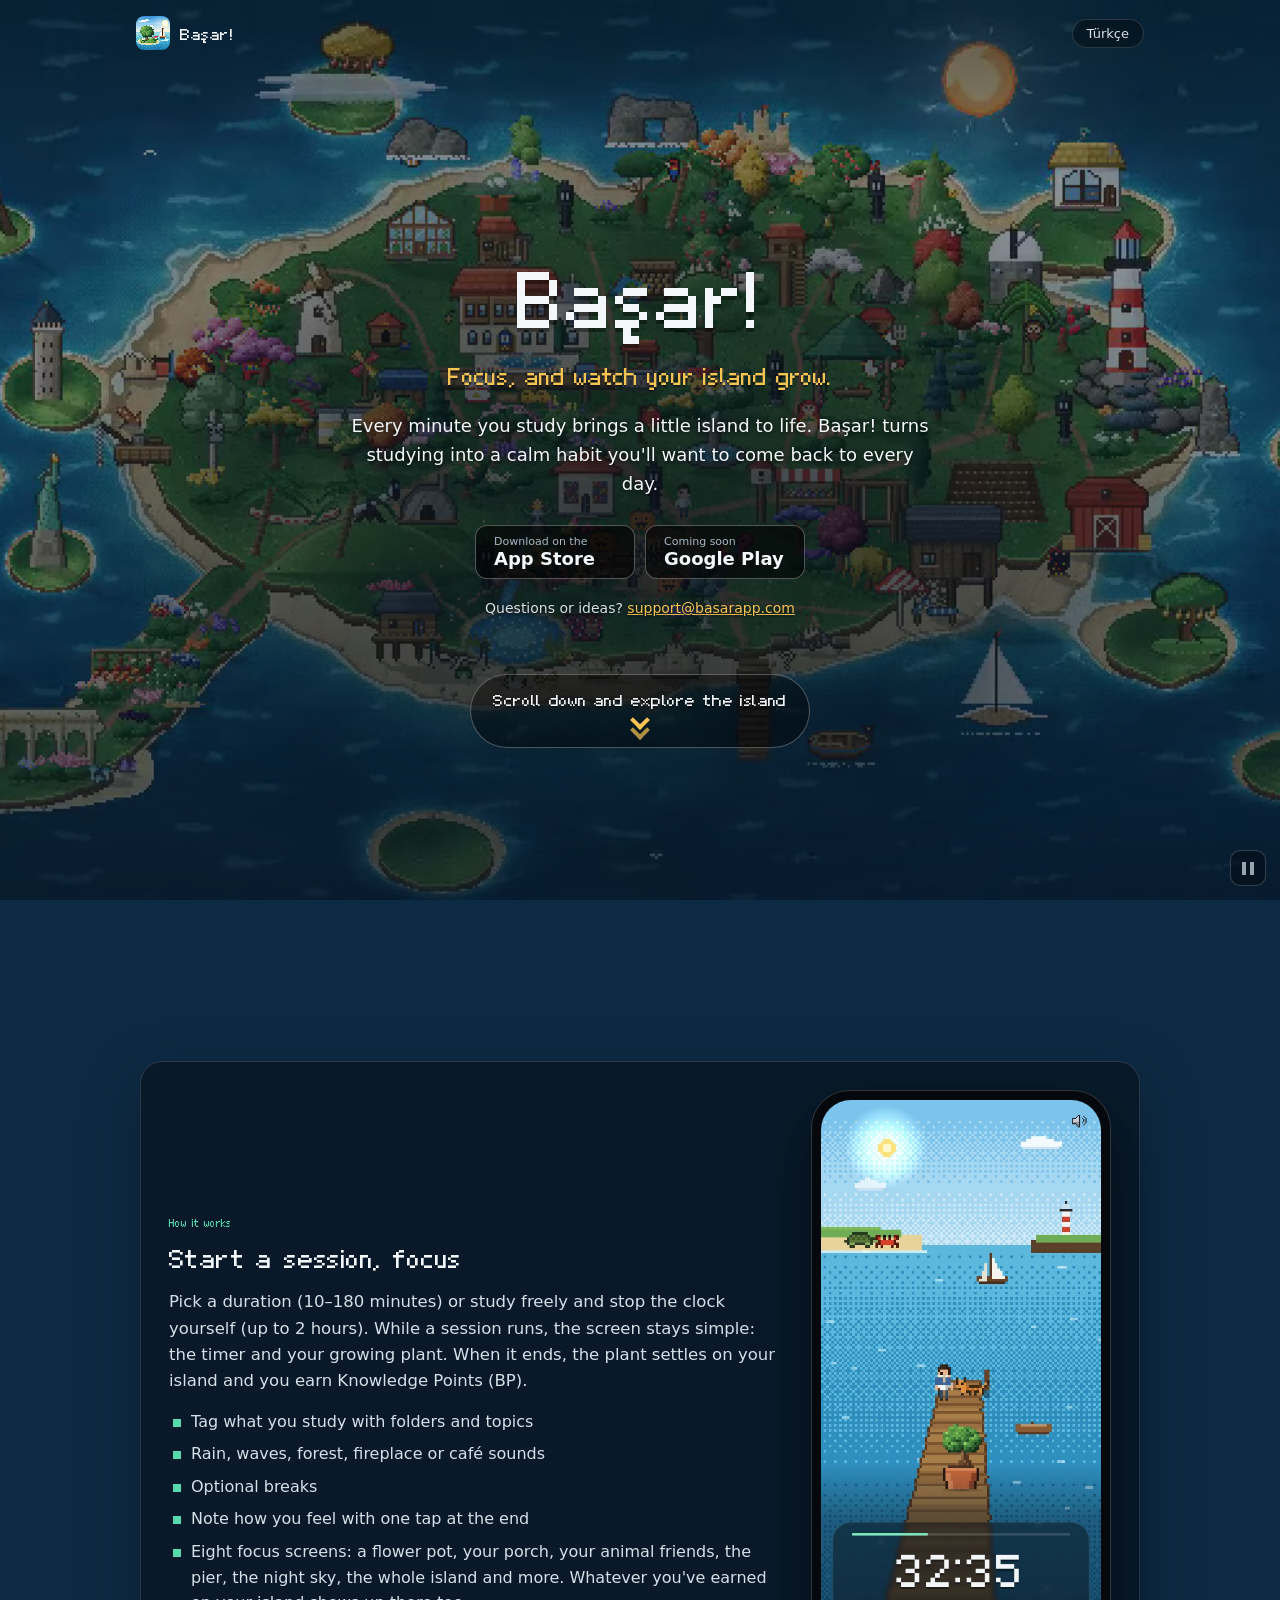
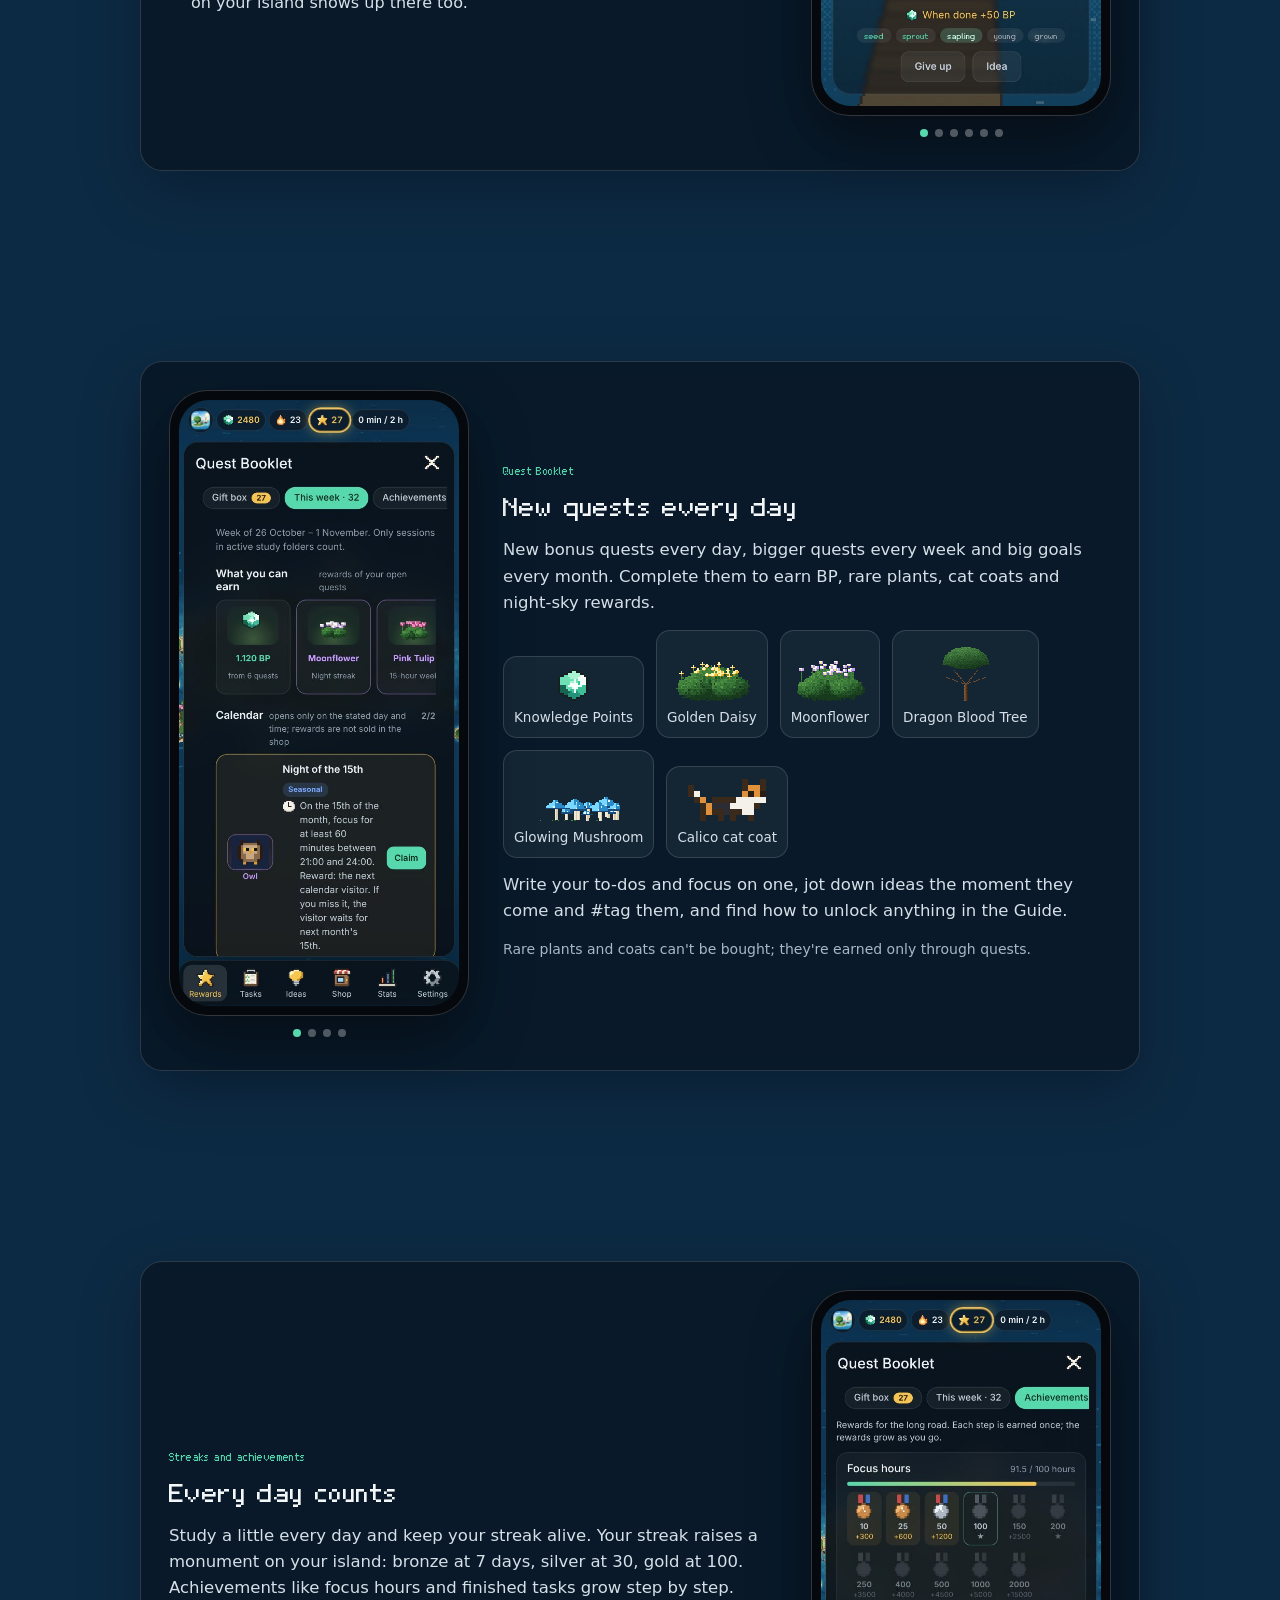
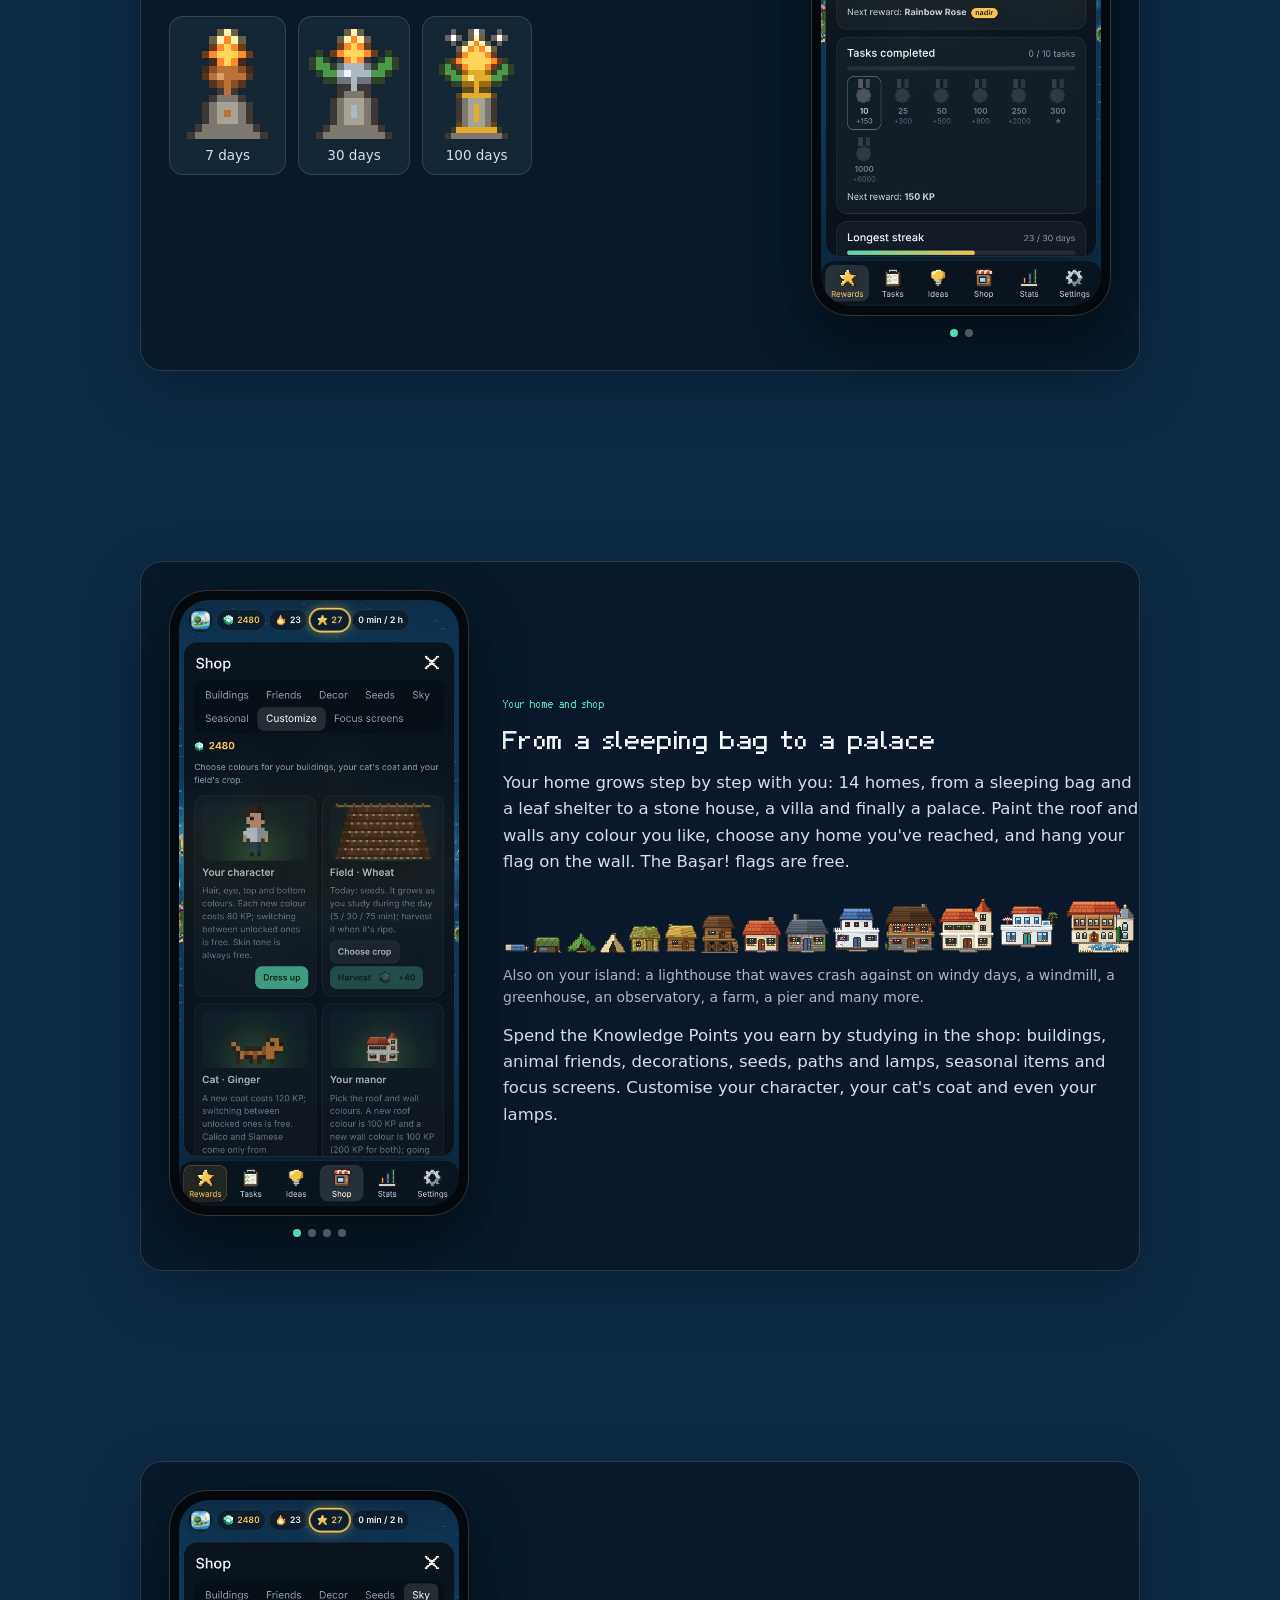
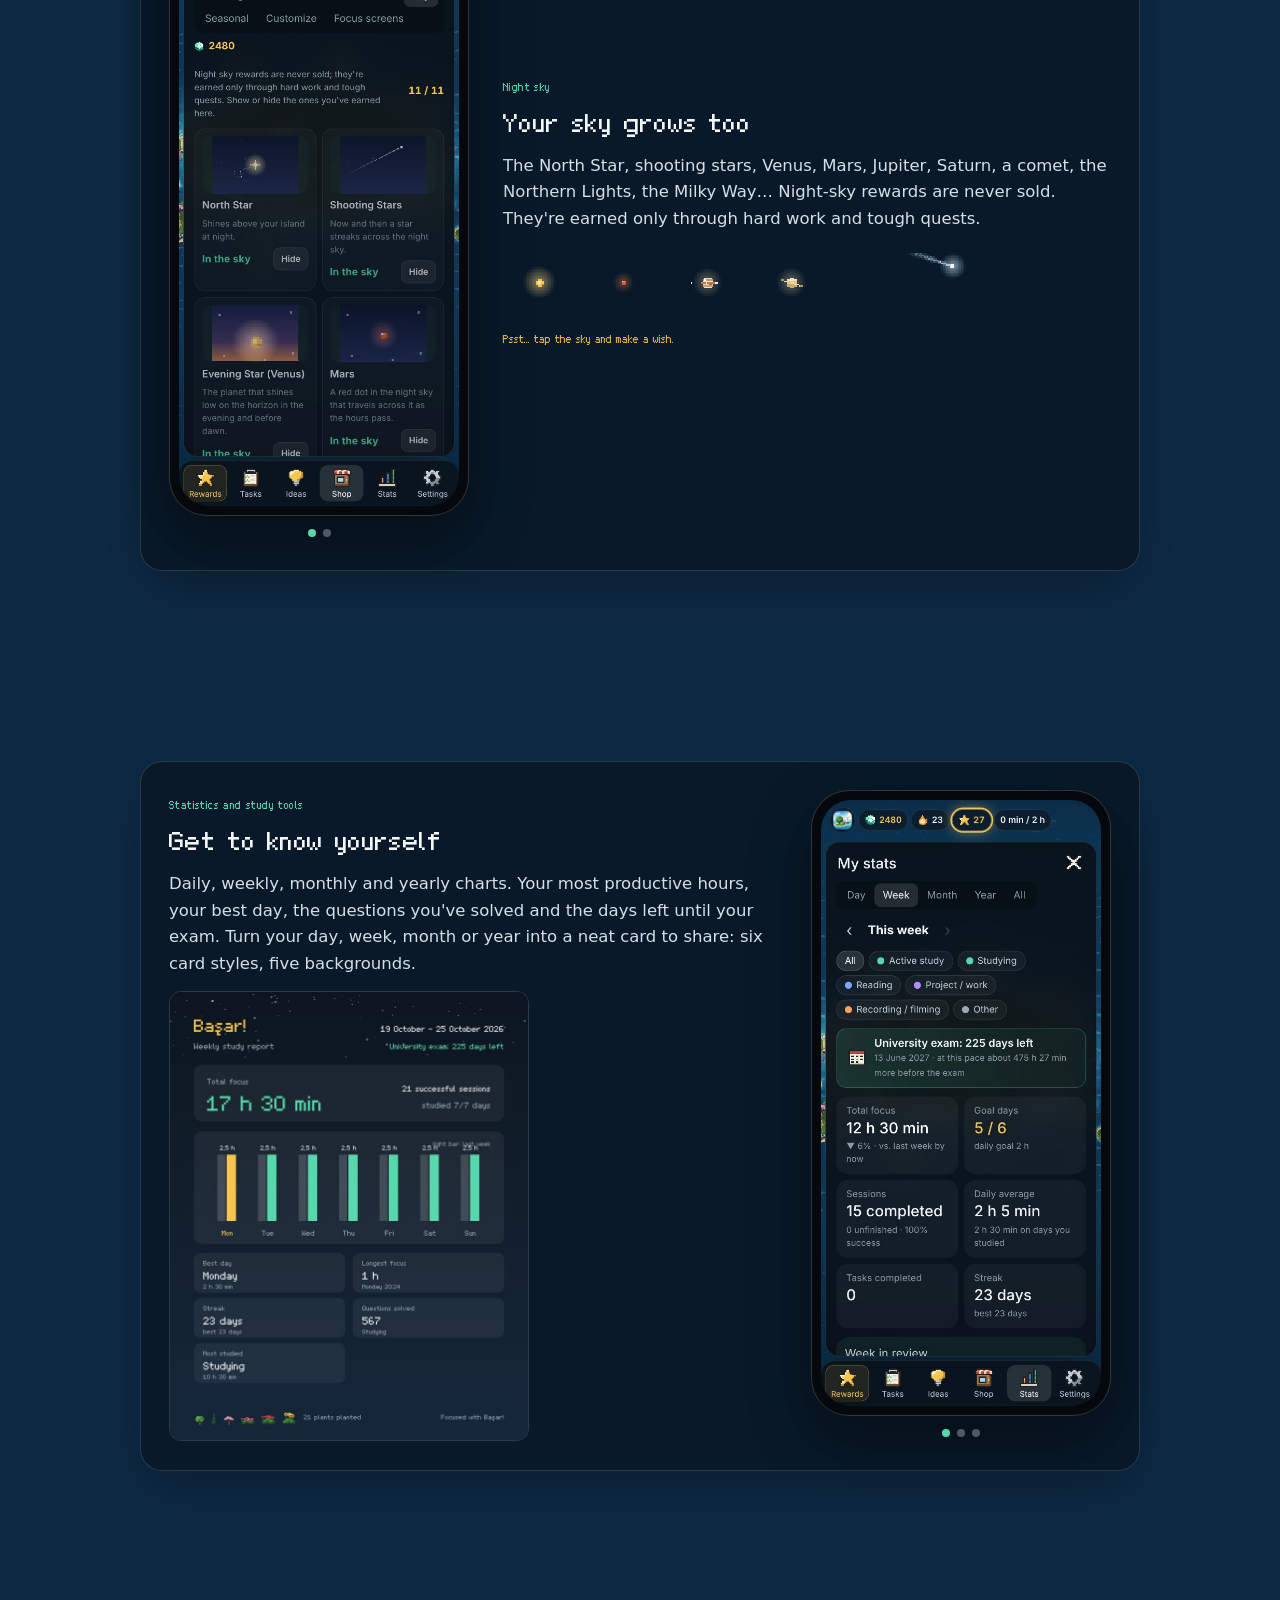
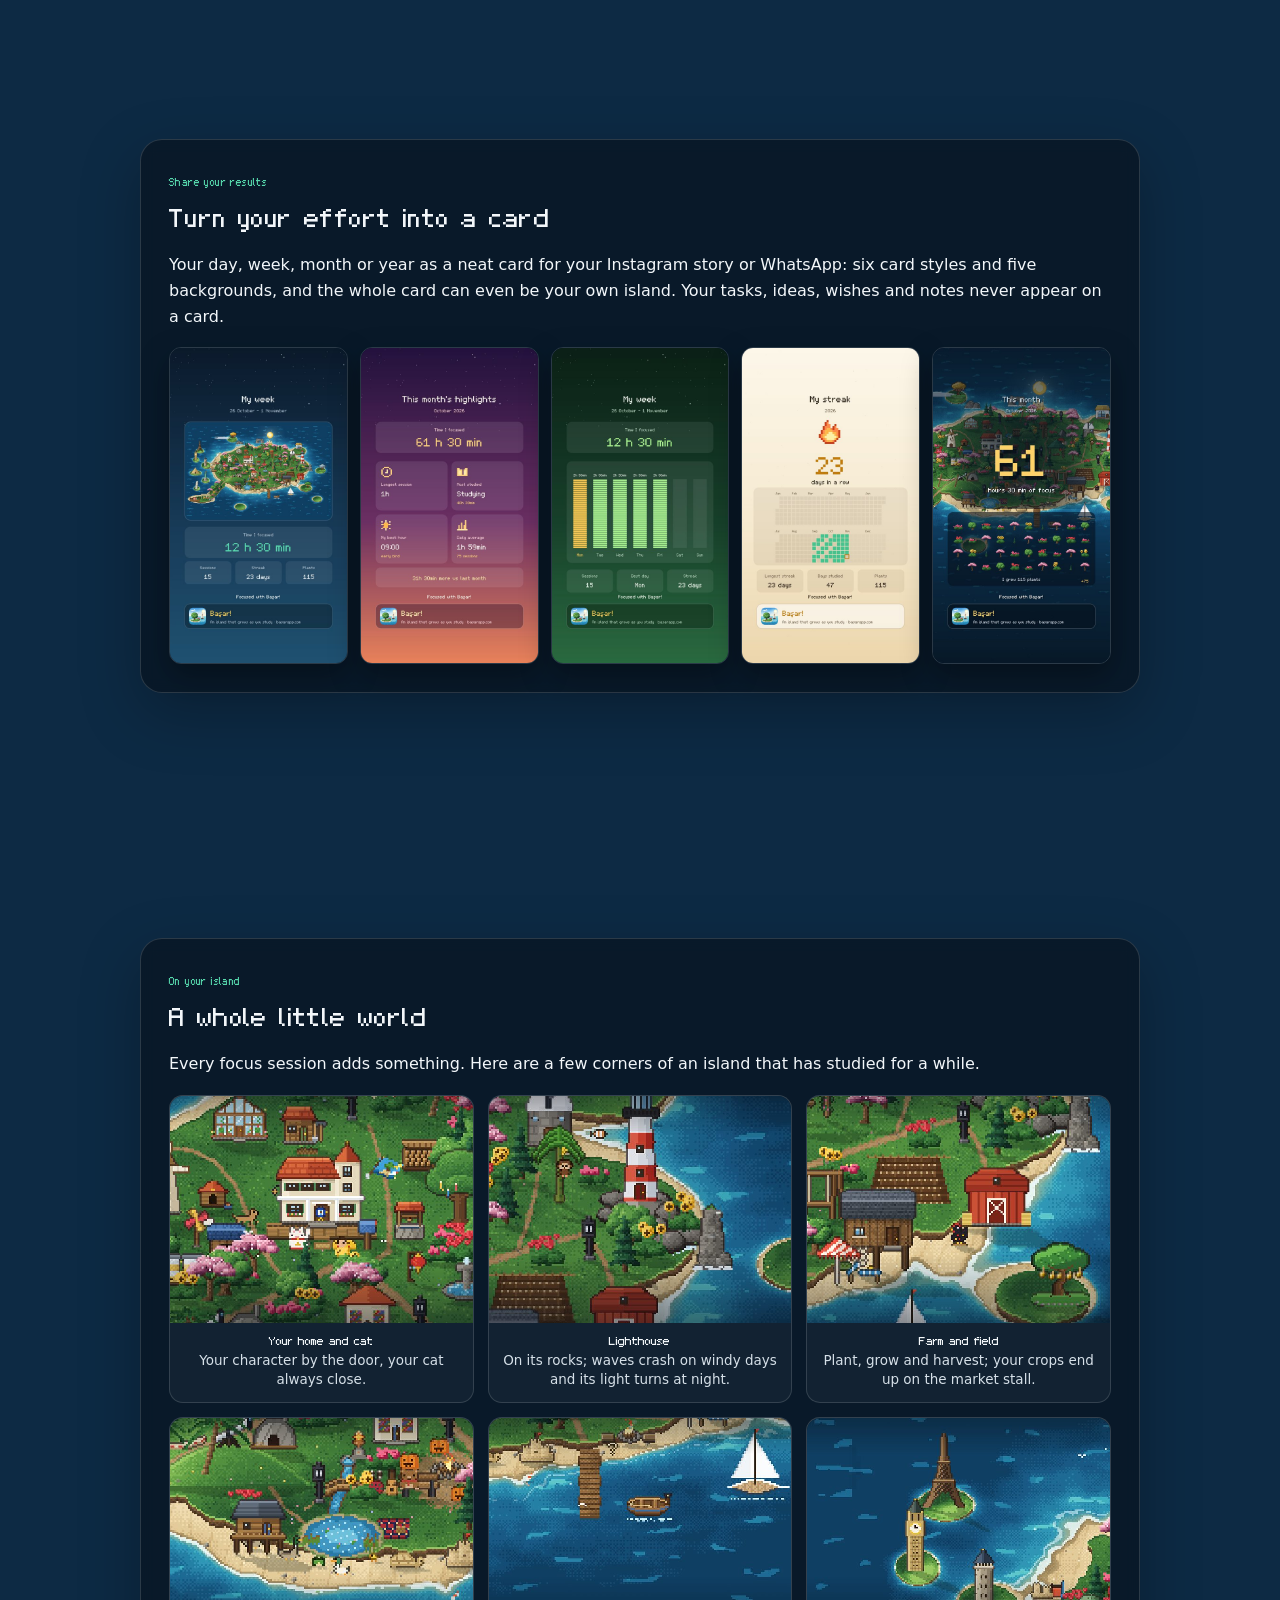
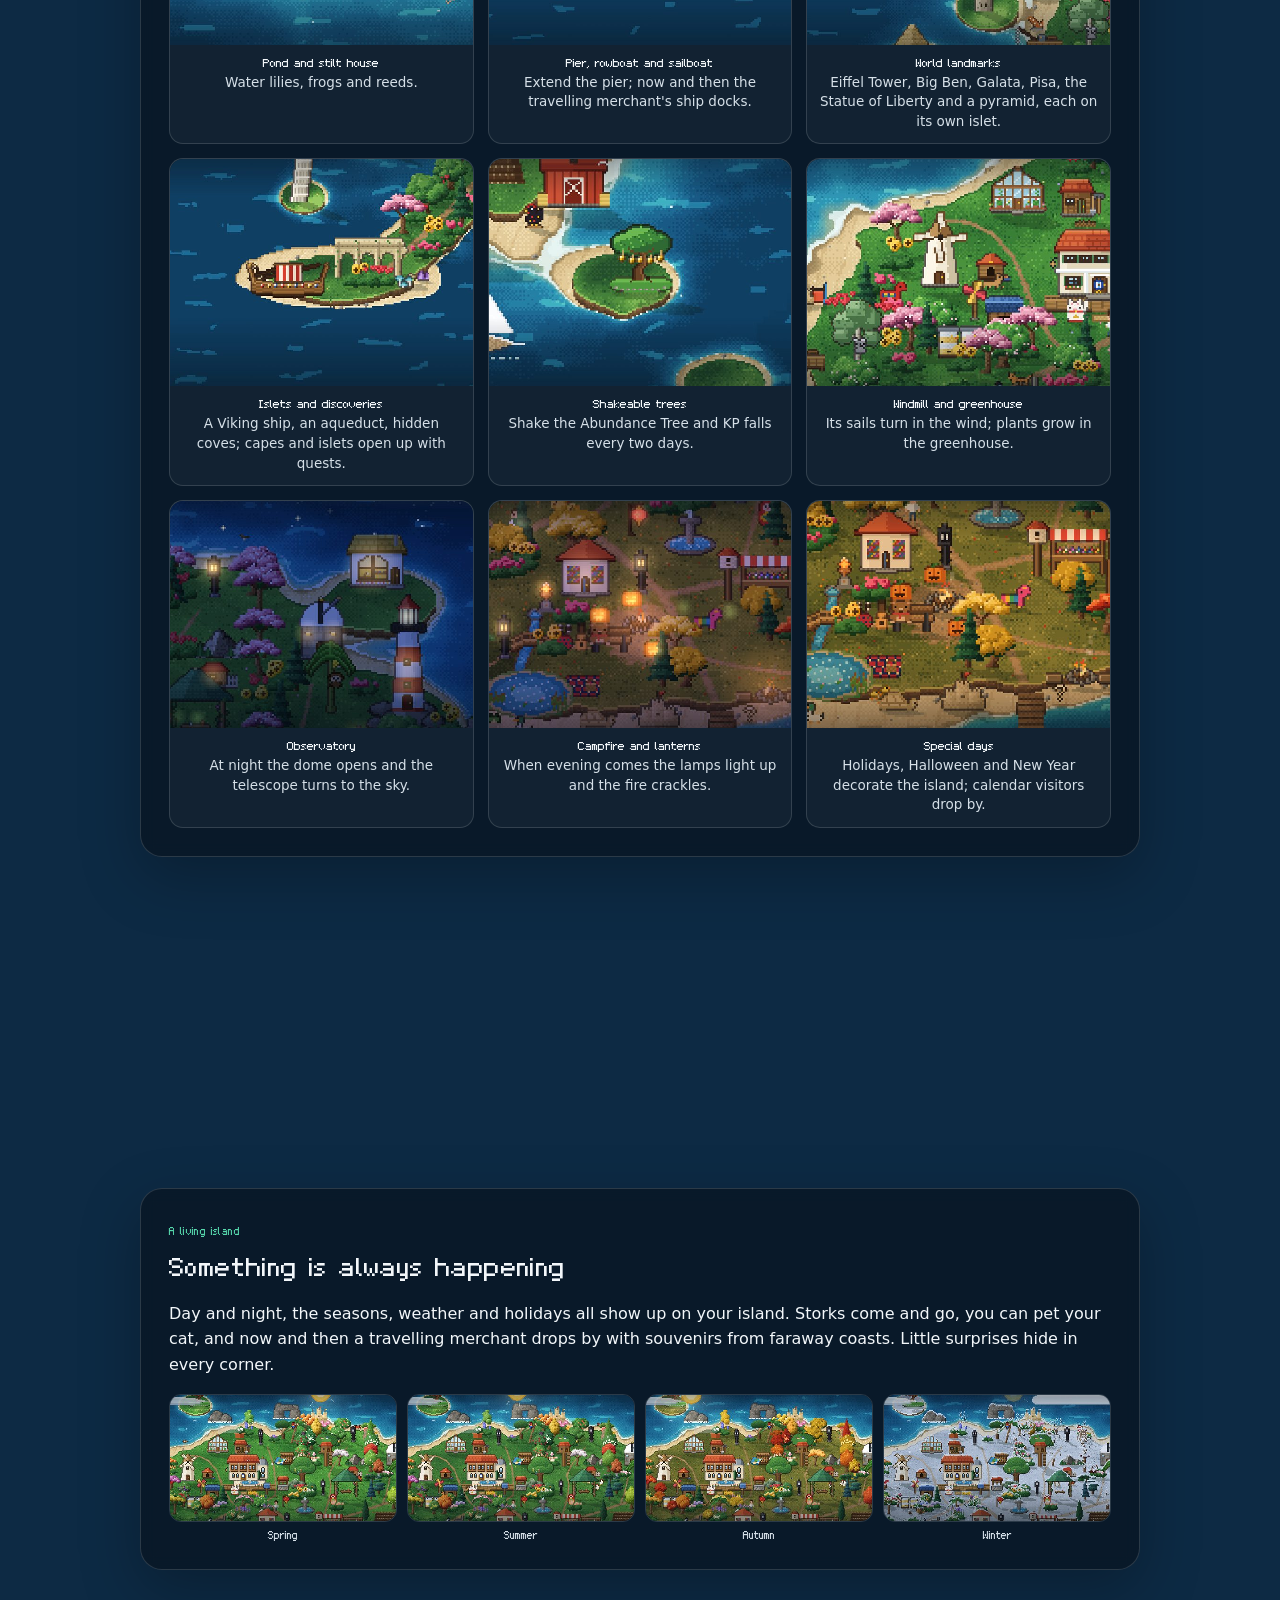
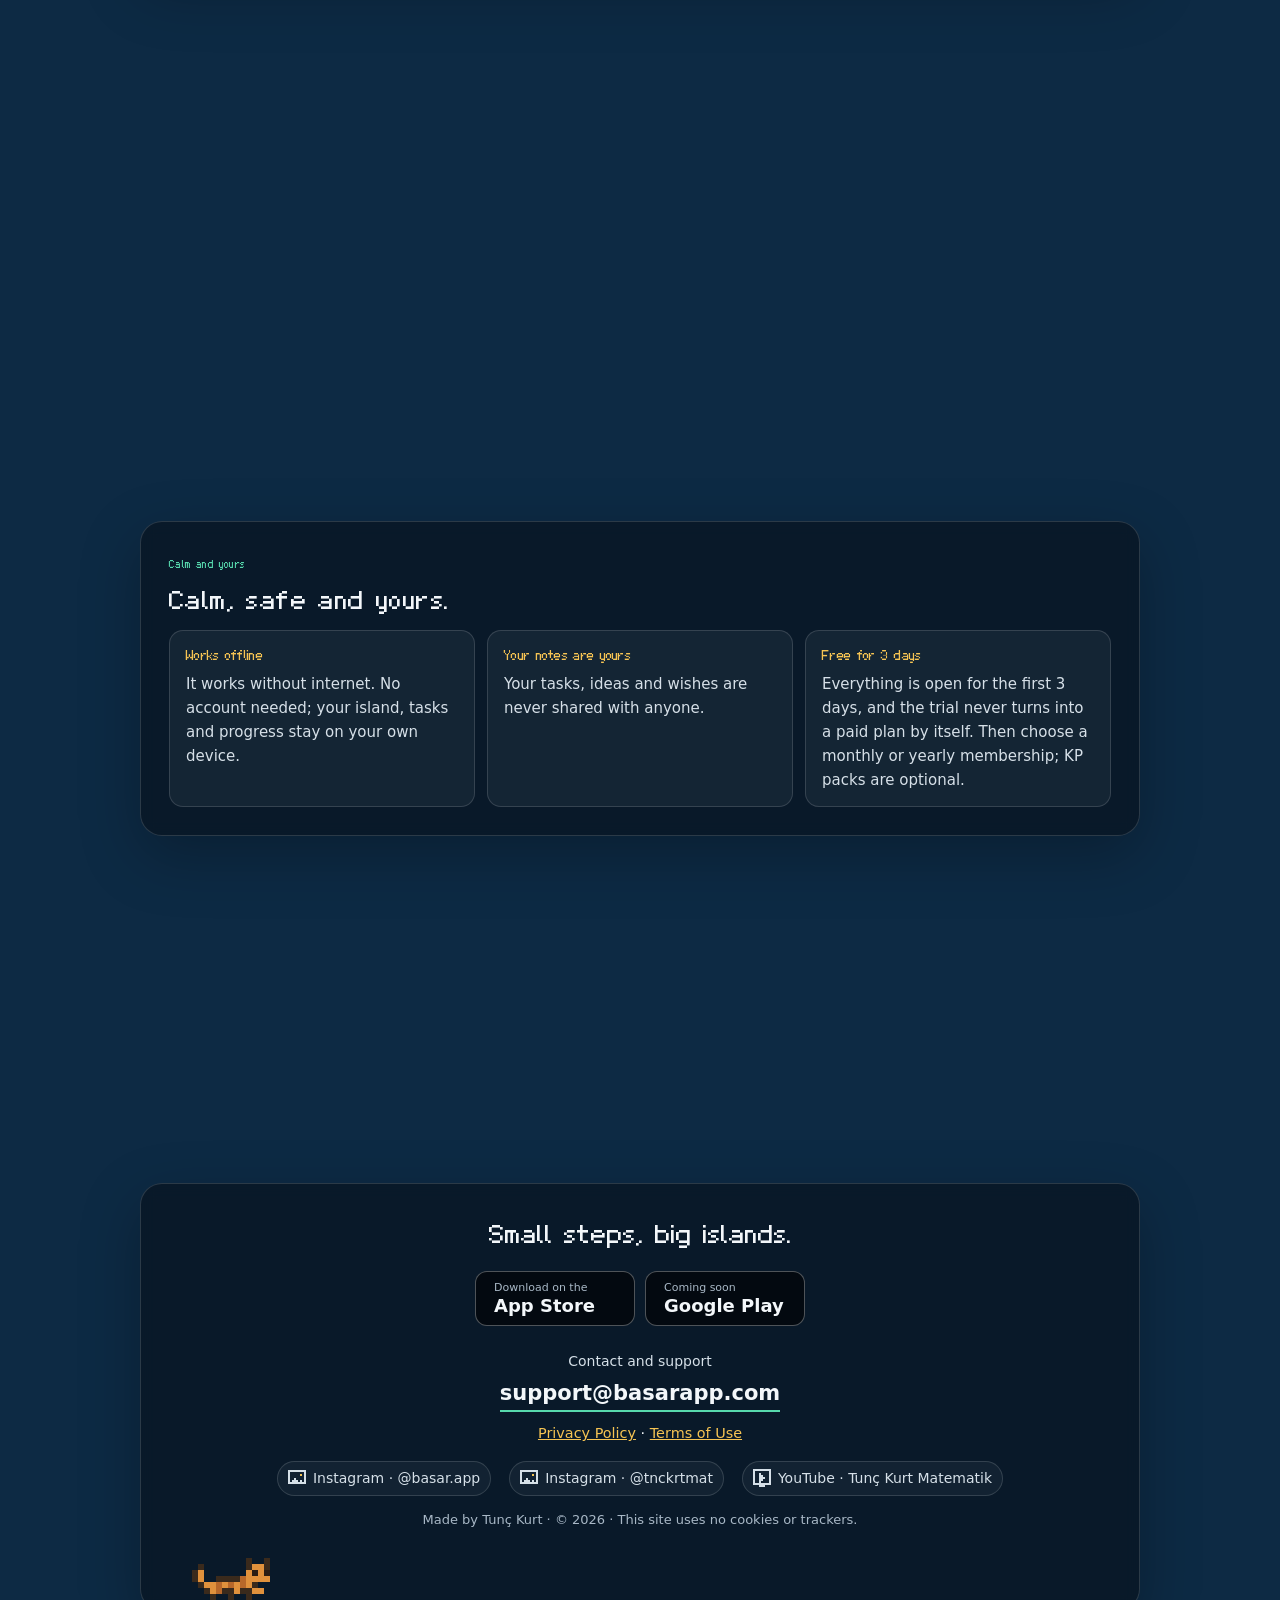
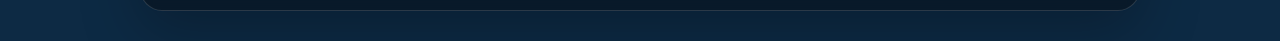
==== commit d16a1ae6: "Site: App Store indirme baglantisi acildi; calisma ekrani sayisi duzeltildi" ====
--- a/index.html
+++ b/index.html
@@ -62,7 +62,7 @@
           <li data-en="Rain, waves, forest, fireplace or café sounds">Yağmur, dalga, orman, şömine ya da kafe sesi</li>
           <li data-en="Optional breaks">İsteğe bağlı mola</li>
           <li data-en="Note how you feel with one tap at the end">Seans sonunda nasıl hissettiğini tek dokunuşla not et</li>
-          <li data-en="Six focus screens: a flower pot, your porch, your animal friends, the pier, the night sky or the whole island. Whatever you've earned on your island shows up there too.">Altı çalışma ekranı: saksı, veranda, dostların, iskele başı, gece gökyüzü ya da adanın tamamı. Adanda ne kazandıysan orada da görünür.</li>
+          <li data-en="Eight focus screens: a flower pot, your porch, your animal friends, the pier, the night sky, the whole island and more. Whatever you've earned on your island shows up there too.">Sekiz çalışma ekranı: saksı, veranda, dostların, iskele başı, gece gökyüzü, adanın tamamı ve daha fazlası. Adanda ne kazandıysan orada da görünür.</li>
         </ul>
       </div>
       <figure class="telefon kayan"><img loading="lazy" src="ek-odak-iskele_tr.jpg" data-src-en="ek-odak-iskele_en.jpg" alt="İskele başında" data-alt-en="On the pier" width="540" height="1169"><img loading="lazy" src="ek-odak-gokyuzu_tr.jpg" data-src-en="ek-odak-gokyuzu_en.jpg" alt="Gece gökyüzü" data-alt-en="Night sky" width="540" height="1169"><img loading="lazy" src="ek-odak-dostlar_tr.jpg" data-src-en="ek-odak-dostlar_en.jpg" alt="Dostlarınla" data-alt-en="With friends" width="540" height="1169"><img loading="lazy" src="ek-odak-panorama_tr.jpg" data-src-en="ek-odak-panorama_en.jpg" alt="Ada panoraması" data-alt-en="Island panorama" width="540" height="1169"><img loading="lazy" src="ek-odak-saksi_tr.jpg" data-src-en="ek-odak-saksi_en.jpg" alt="Saksı" data-alt-en="Flower pot" width="540" height="1169"><img loading="lazy" src="ek-odak-veranda_tr.jpg" data-src-en="ek-odak-veranda_en.jpg" alt="Verandada" data-alt-en="On the porch" width="540" height="1169"><div class="noktalar" aria-hidden="true"></div></figure>
@@ -233,6 +233,6 @@
 </footer>
 
 <button type="button" class="durdur" id="durdur" aria-pressed="false" aria-label="Arka plan hareketini durdur / sürdür" title="Hareketi durdur / sürdür"><i></i><i></i></button>
-<script src="site.js?v=5"></script>
+<script src="site.js?v=6"></script>
 </body>
 </html>
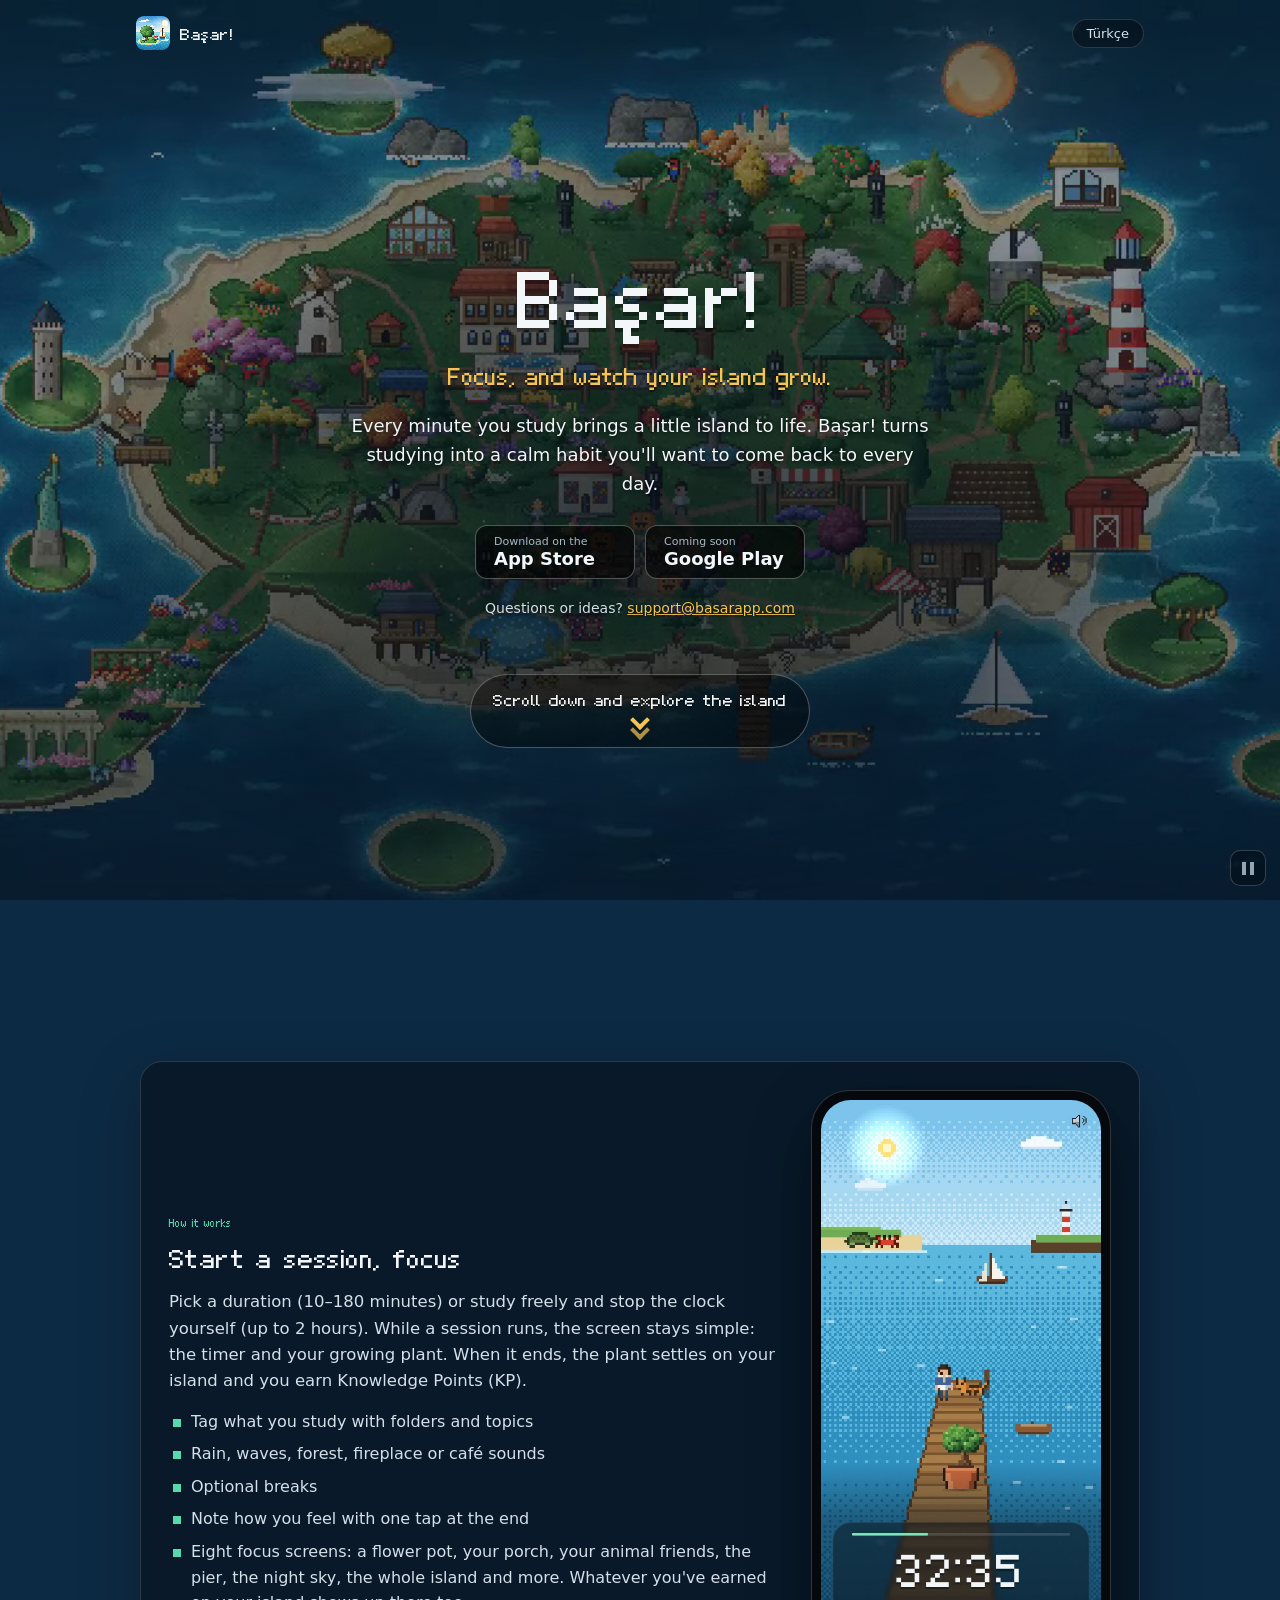
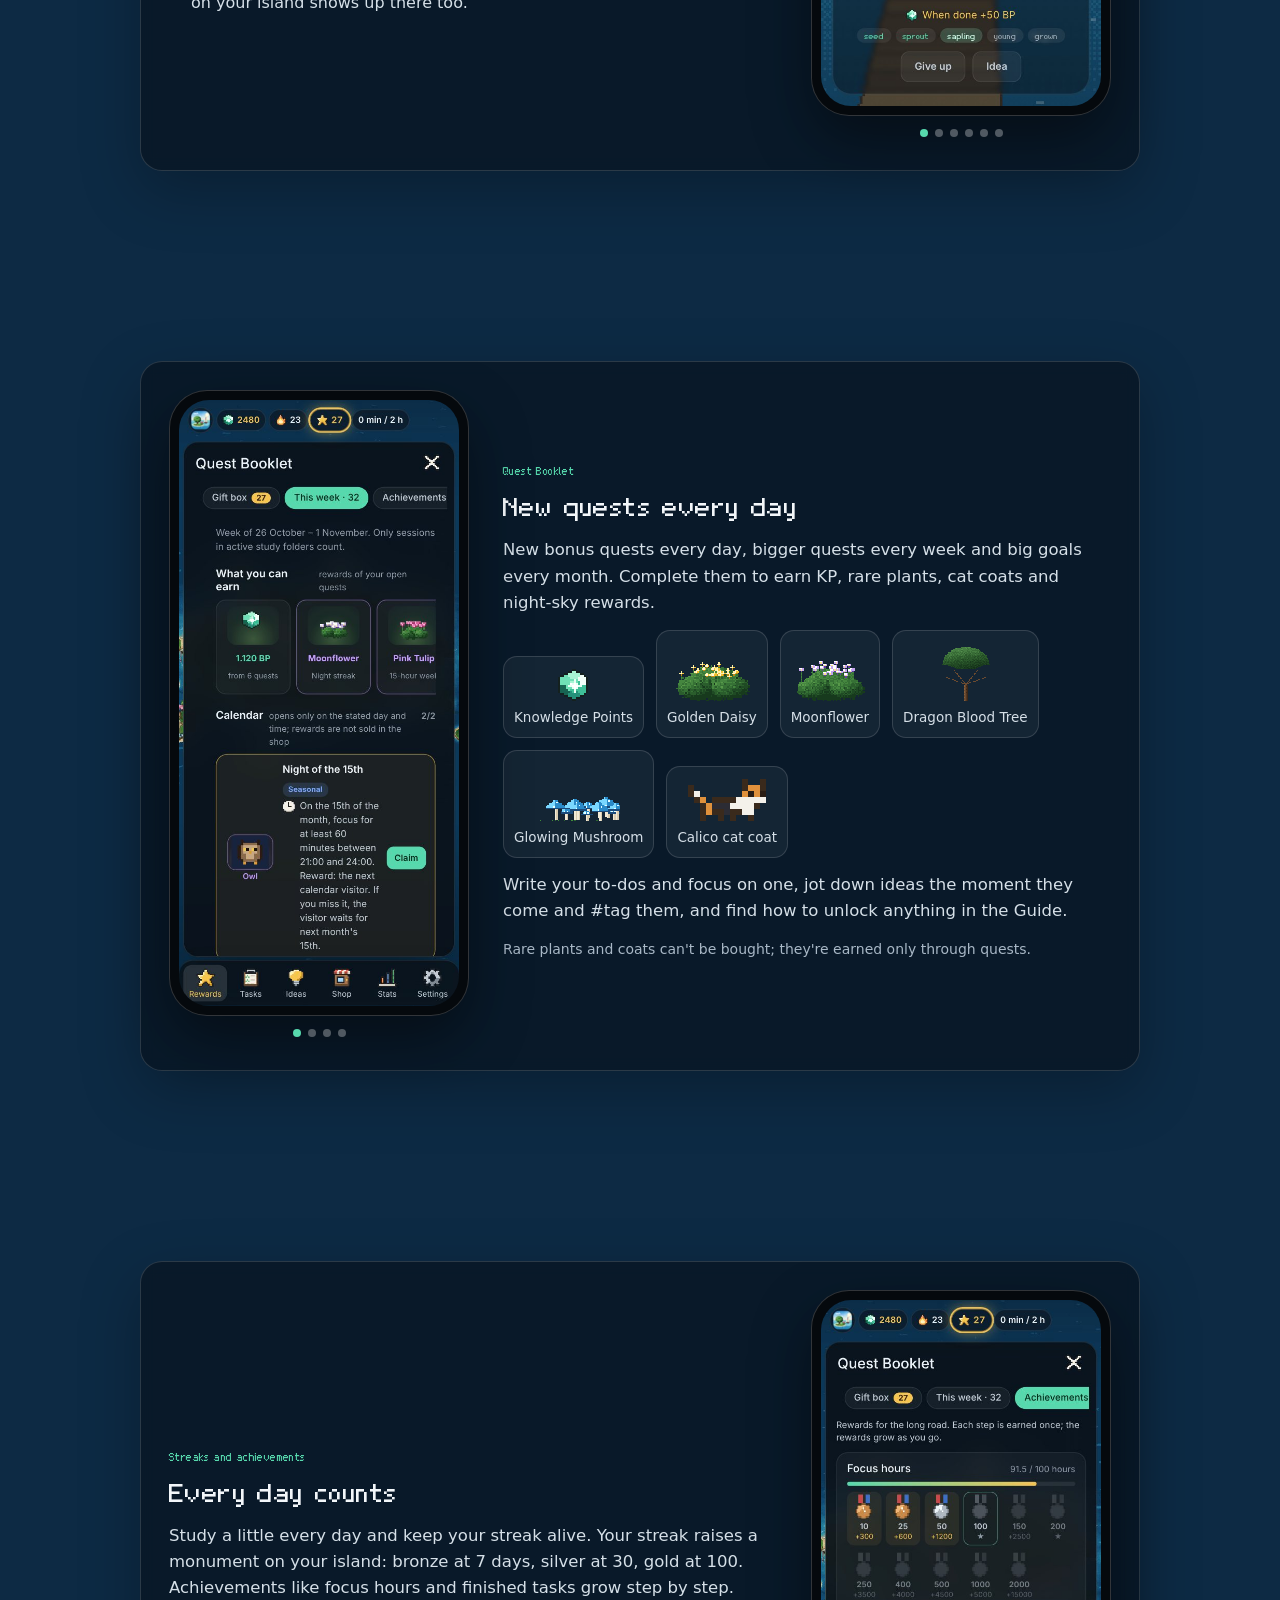
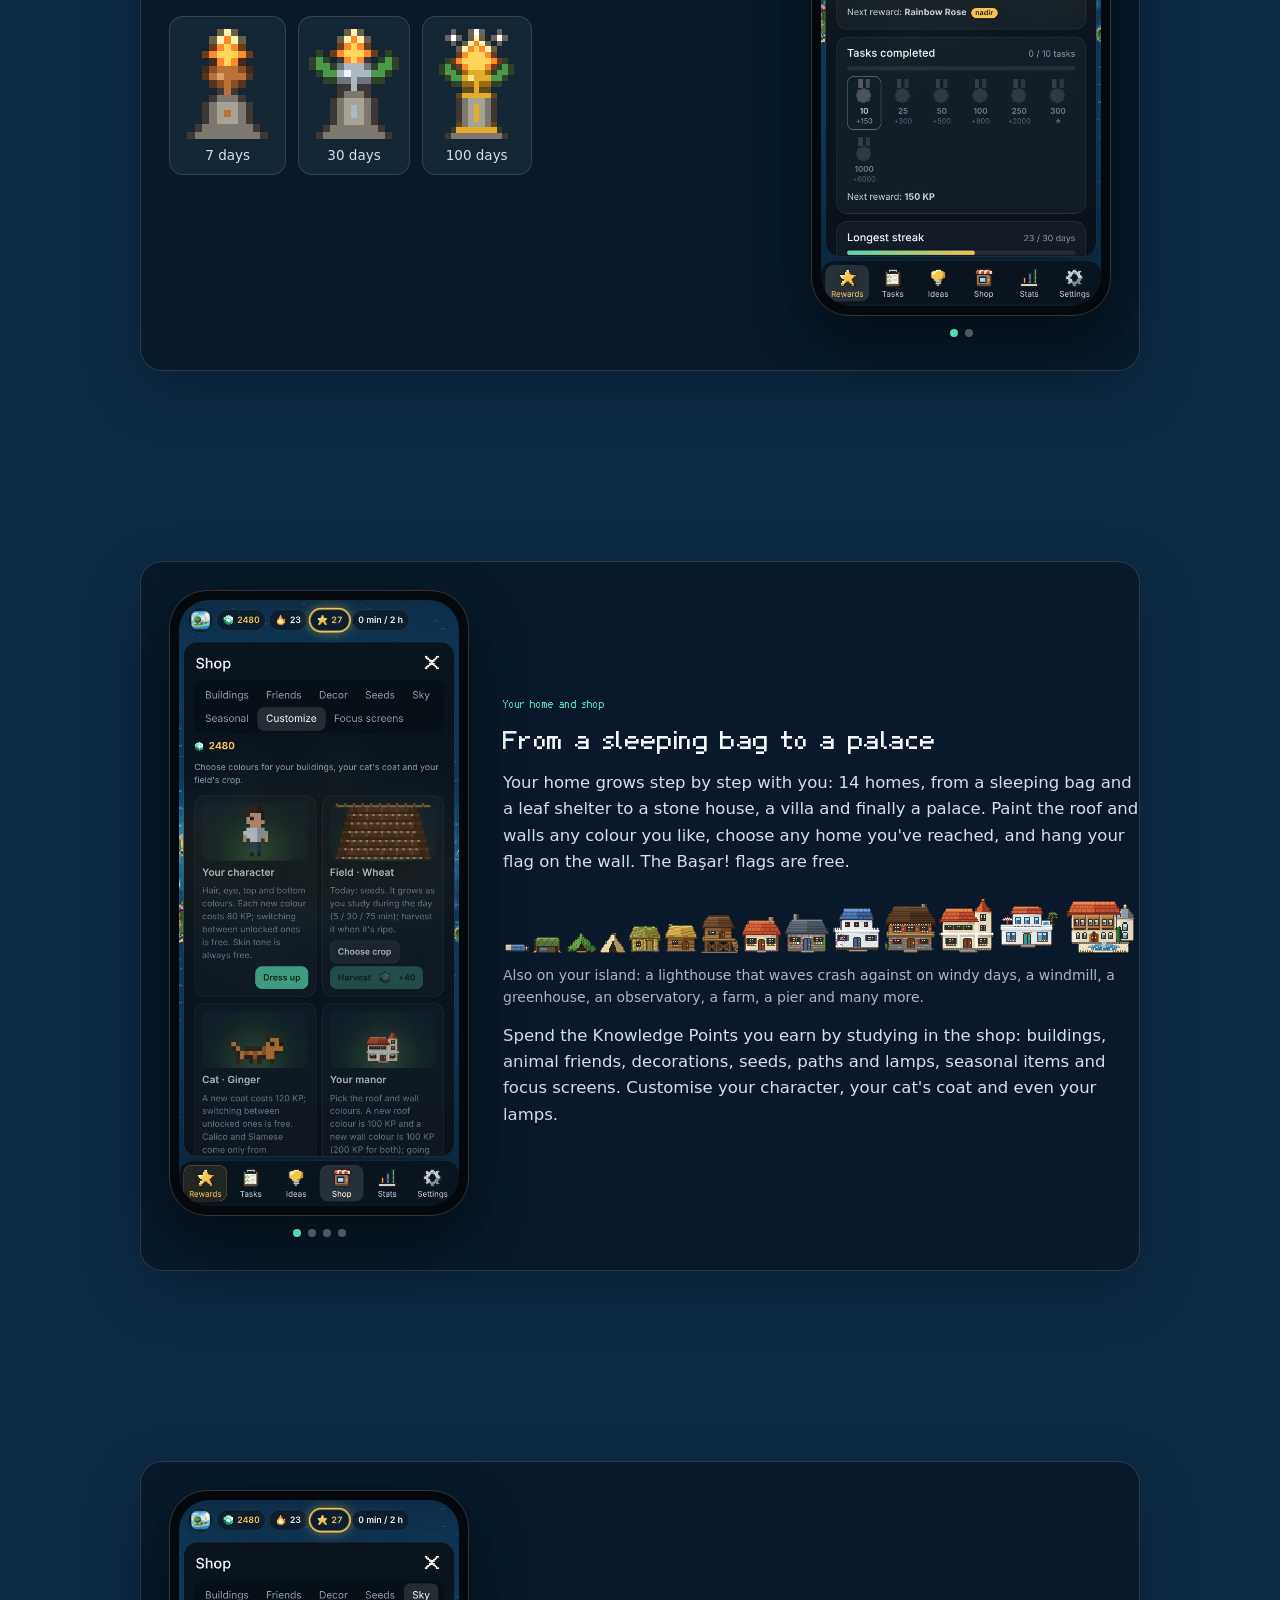
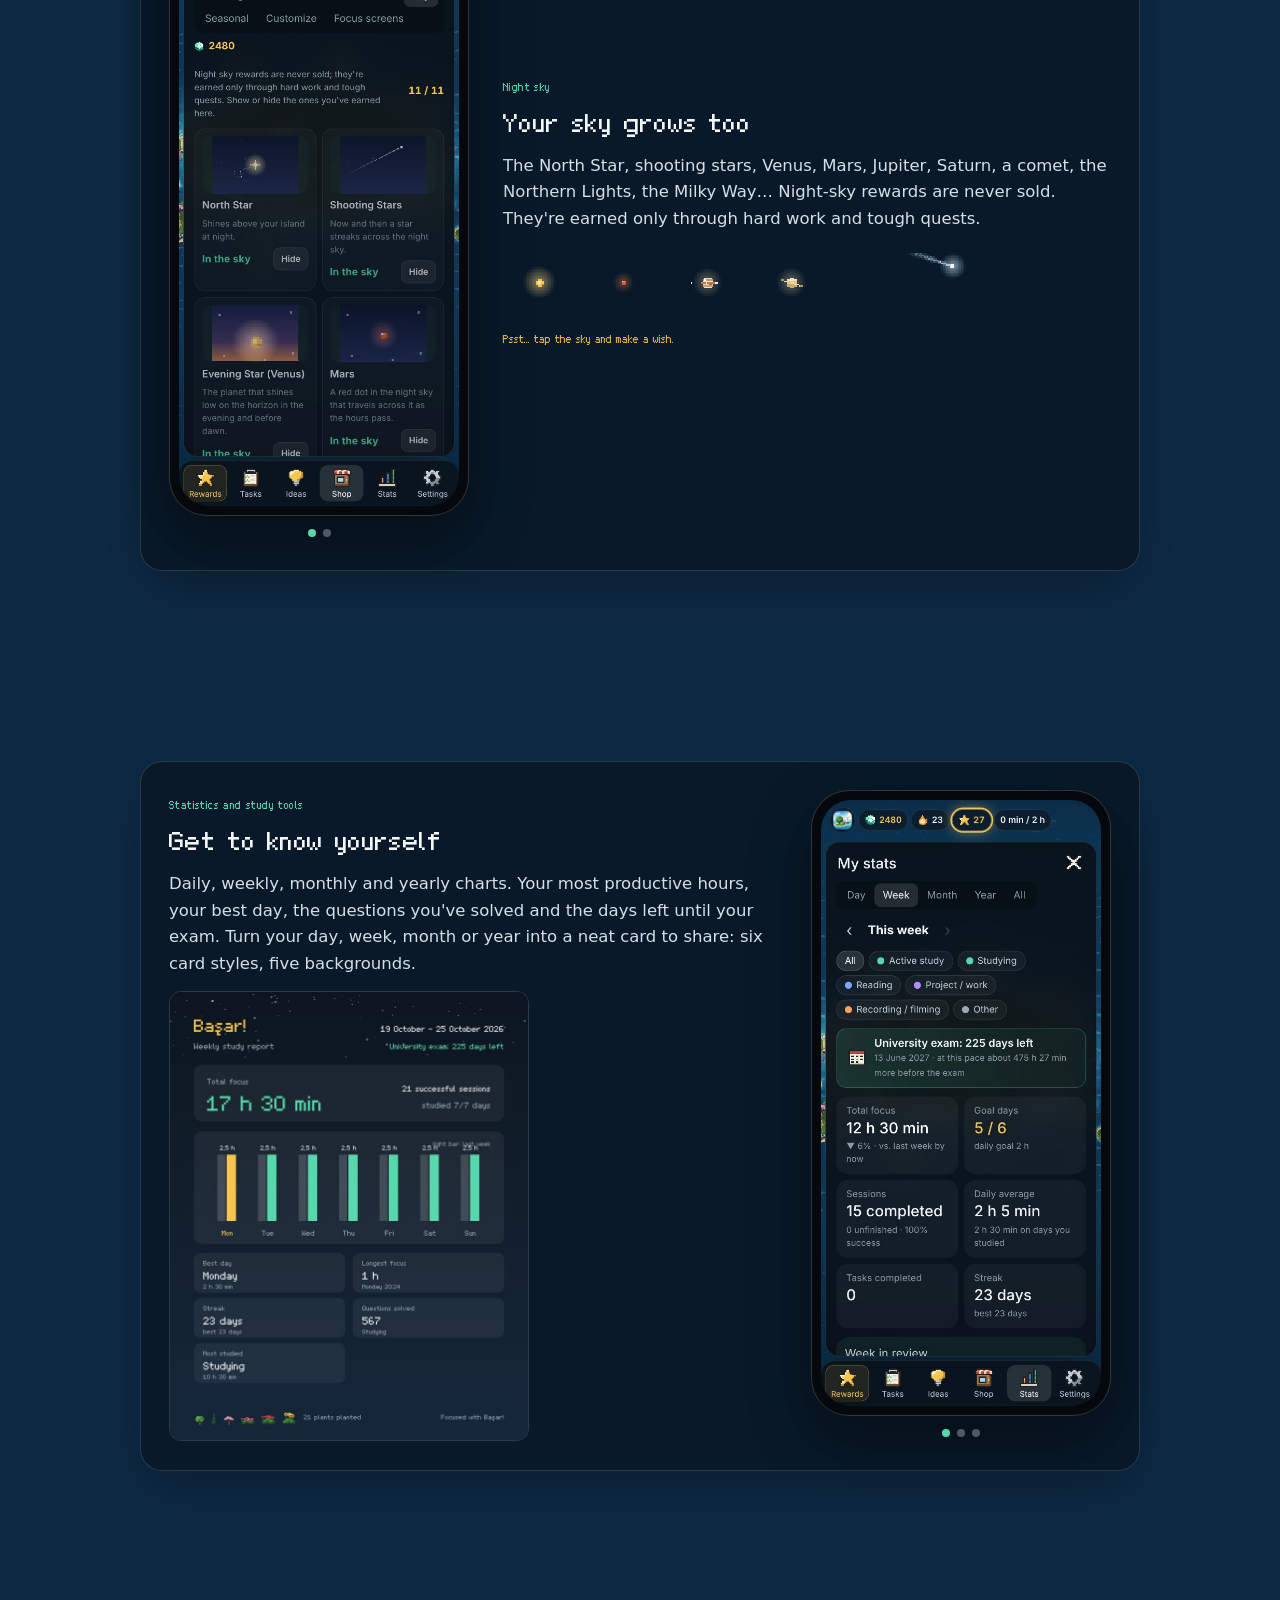
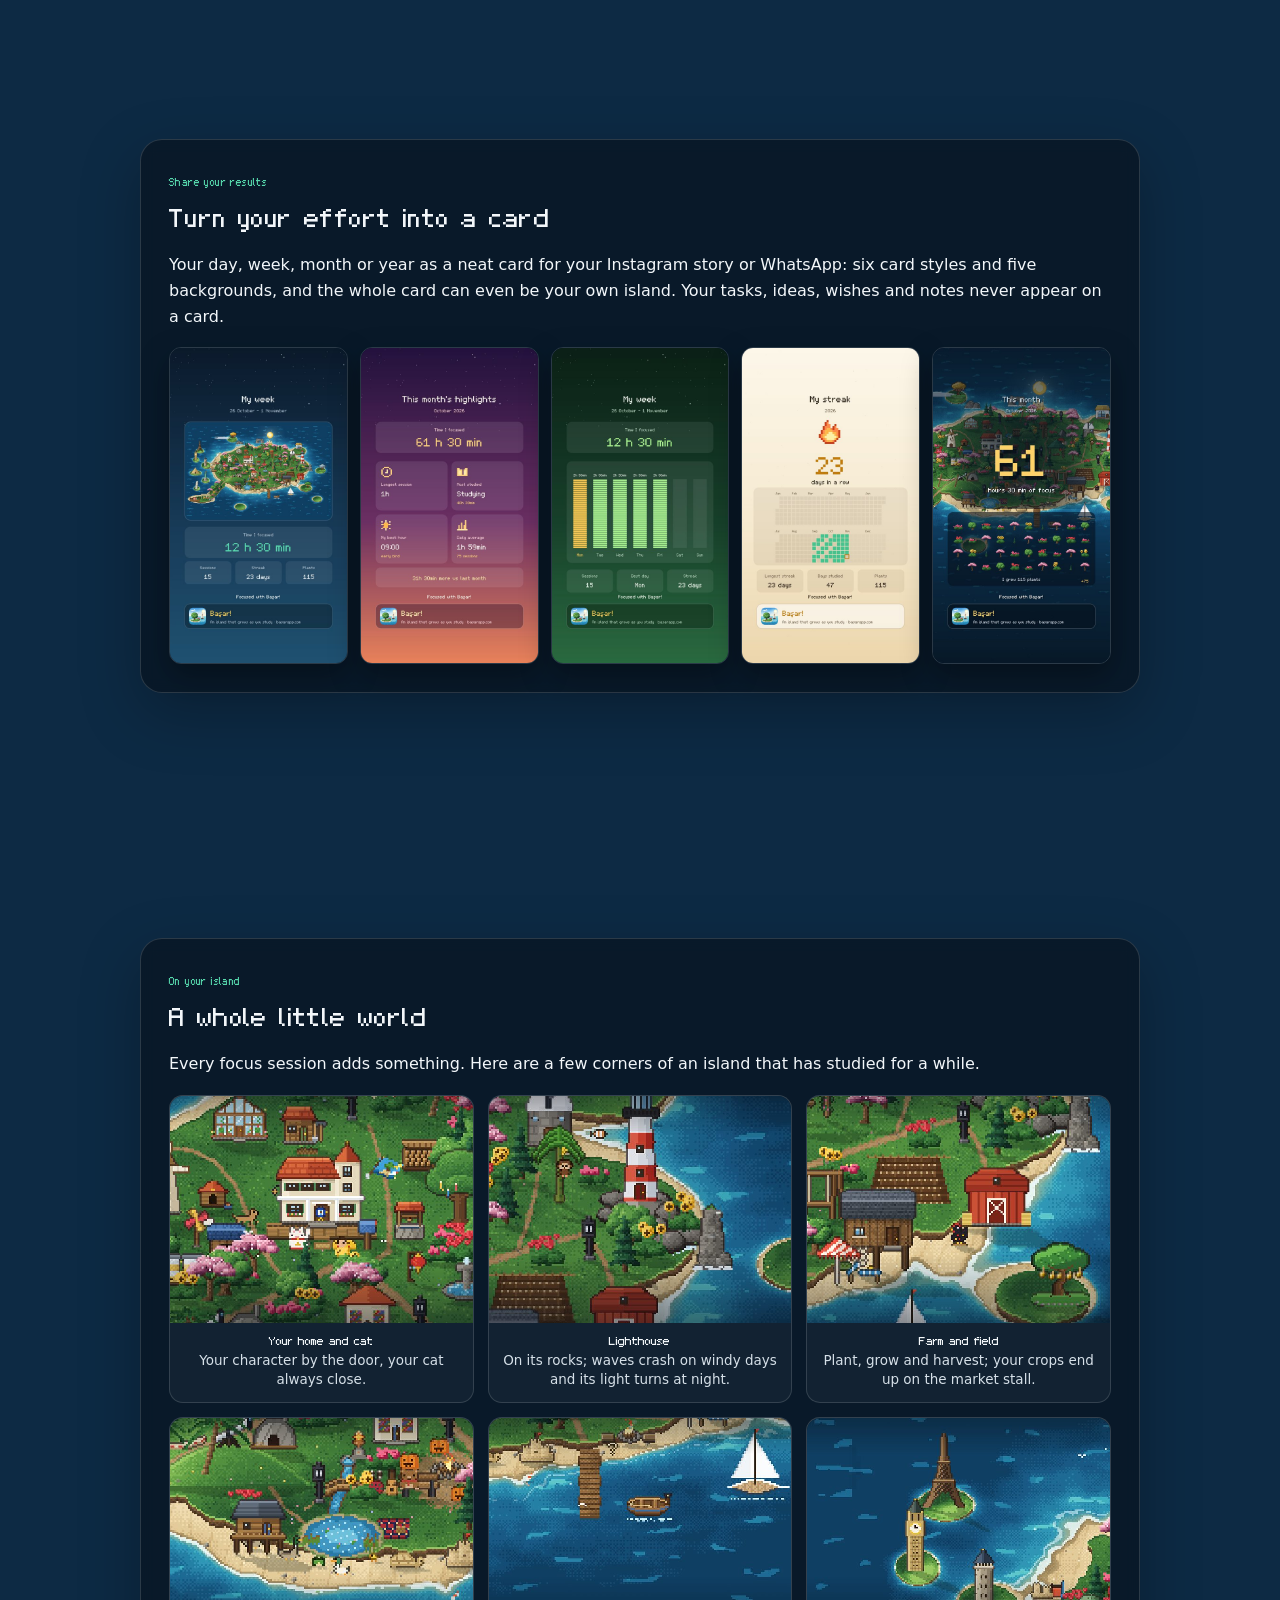
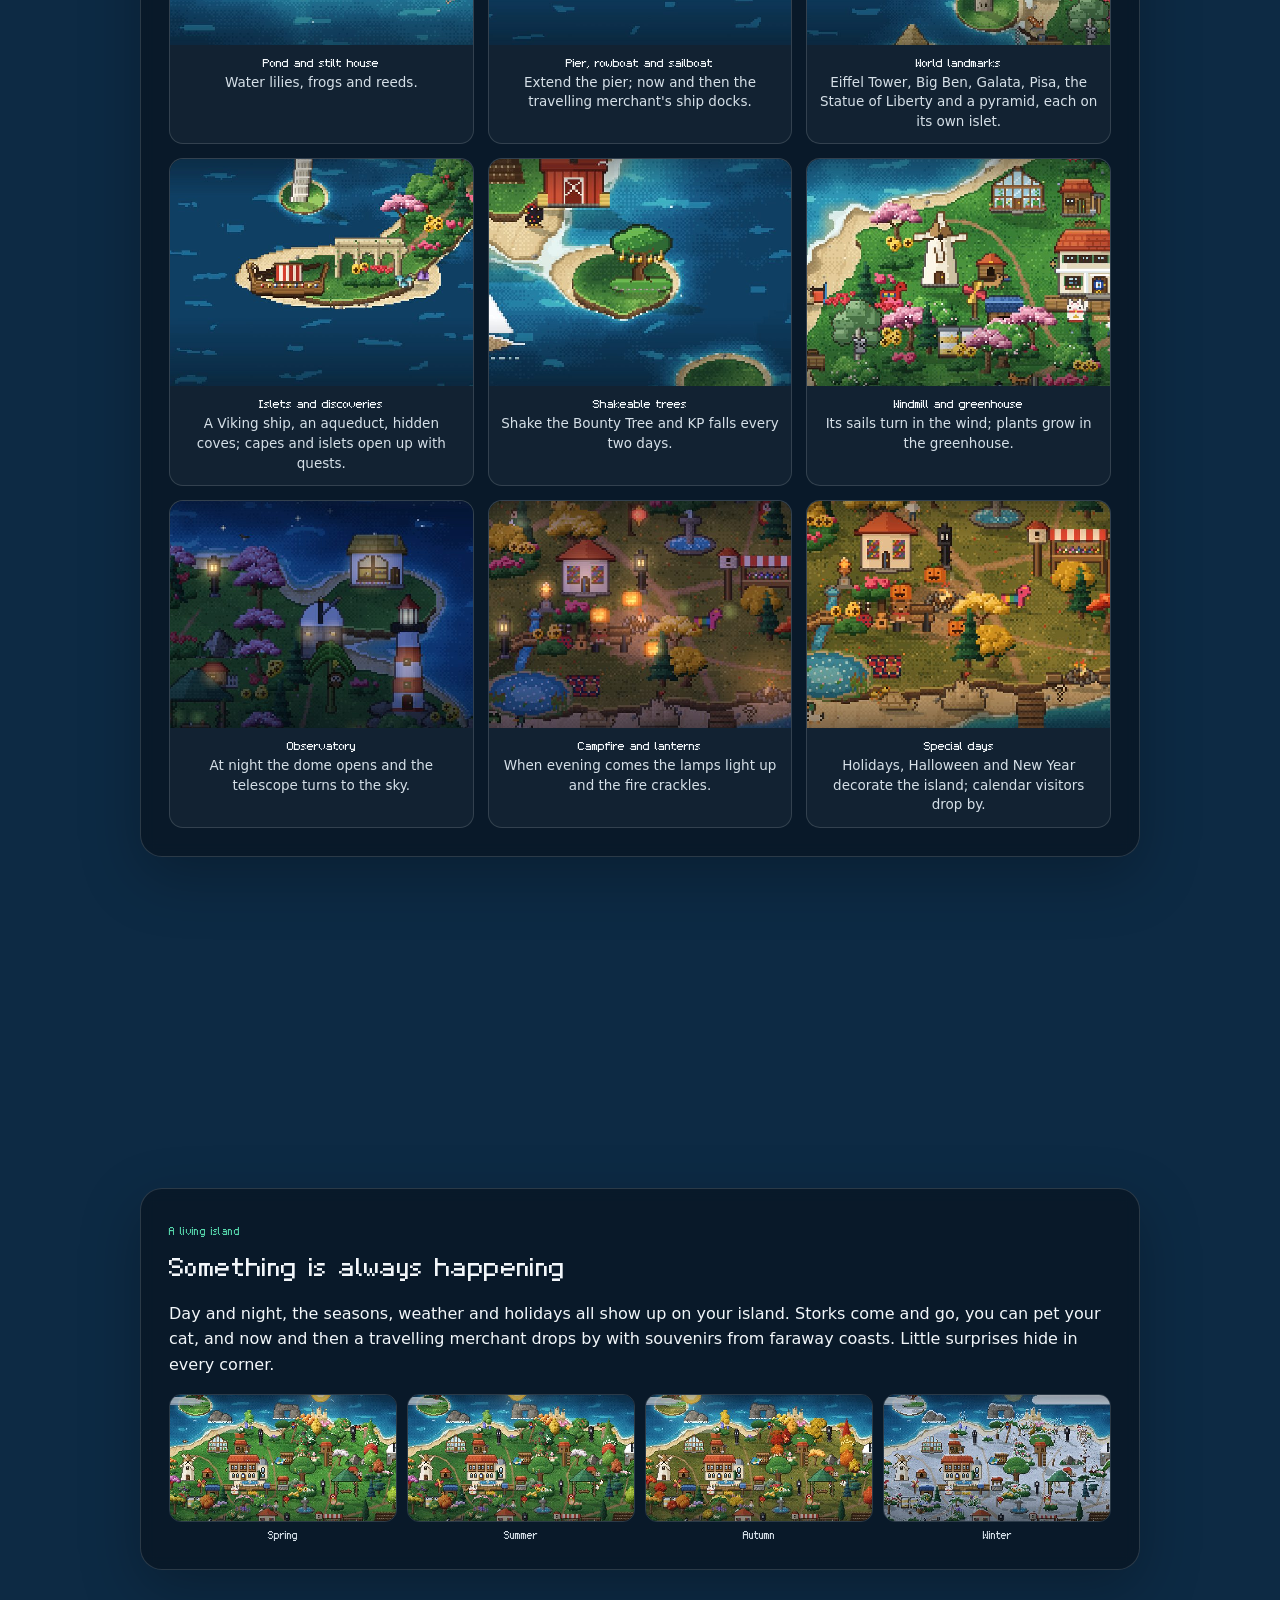
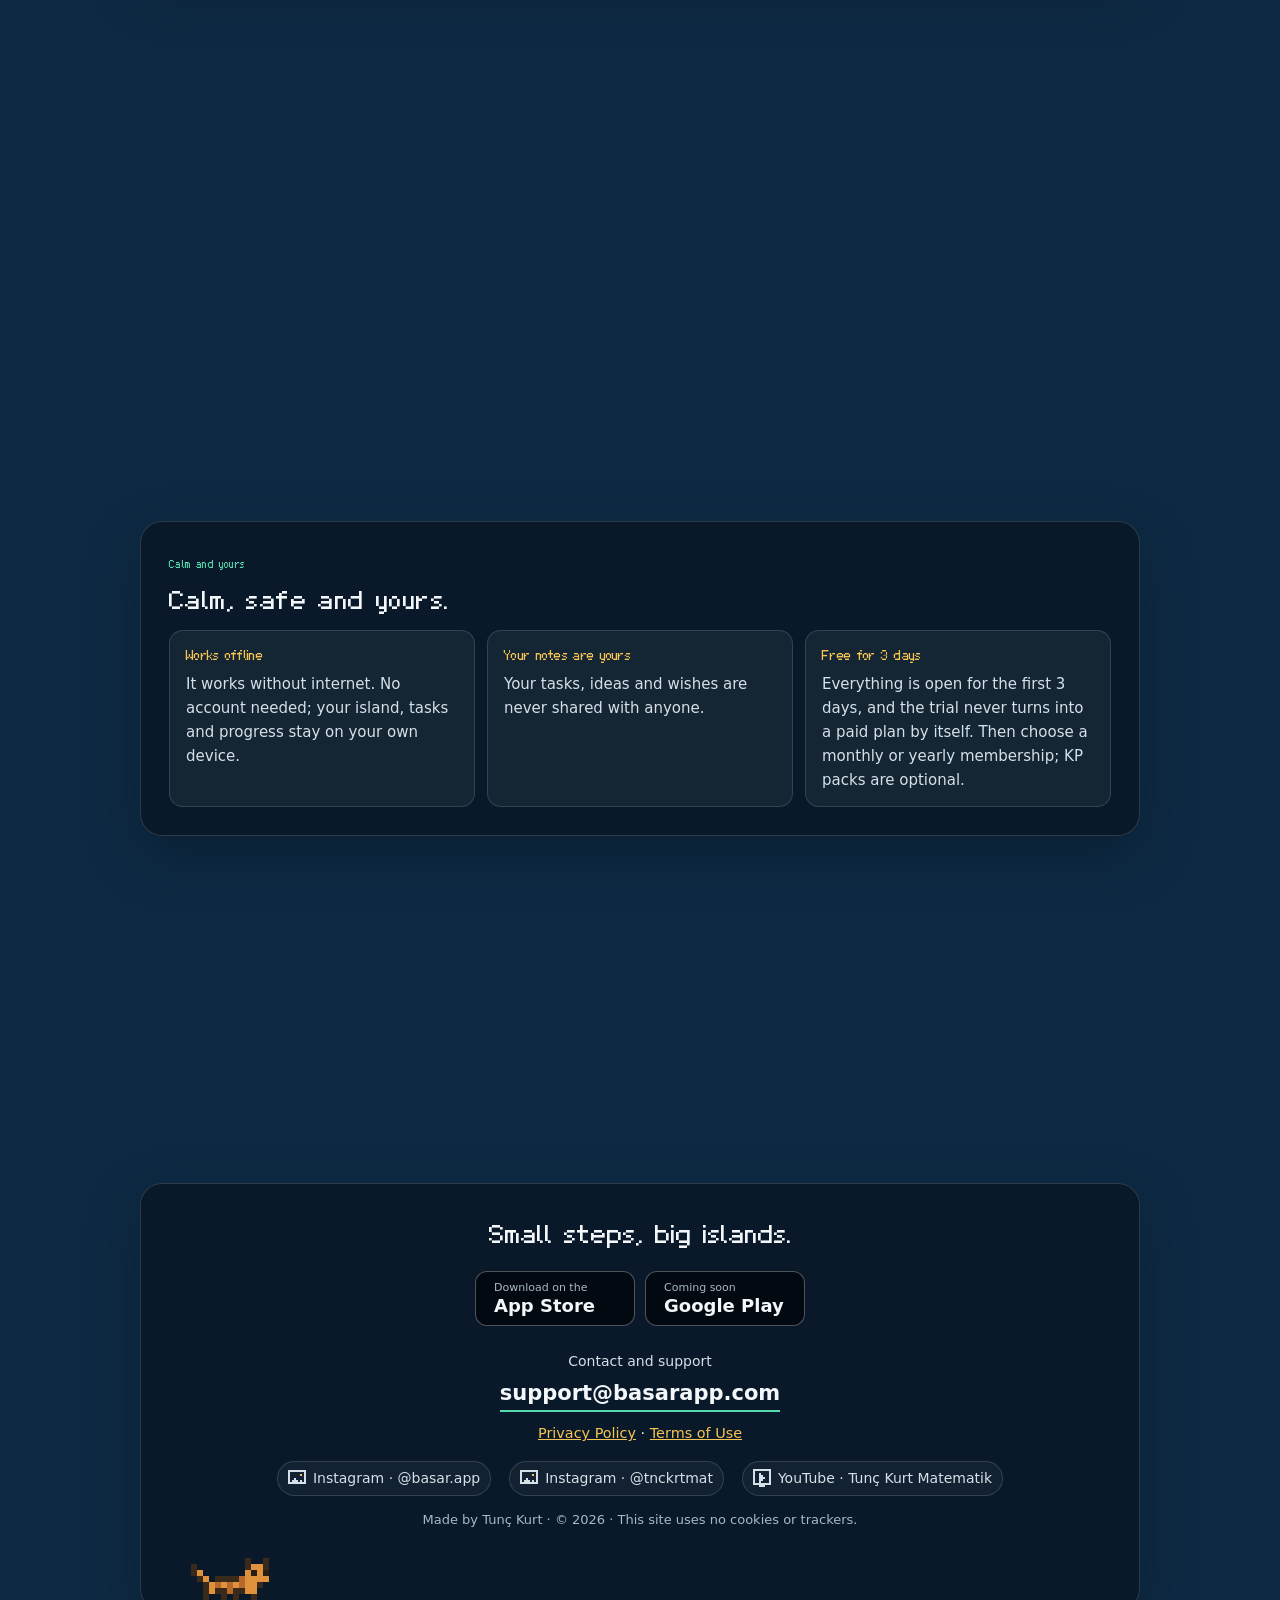
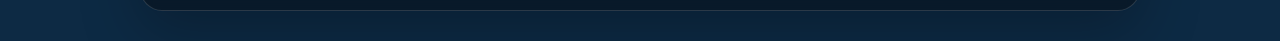
==== commit 328fa970: "Site: Ingilizce metinde KP ve Bounty Tree duzeltmeleri" ====
--- a/index.html
+++ b/index.html
@@ -56,7 +56,7 @@
       <div class="yazi">
         <span class="etiket" data-en="How it works">Nasıl çalışır?</span>
         <h2 data-en="Start a session, focus">Seansı başlat, odaklan</h2>
-        <p data-en="Pick a duration (10–180 minutes) or study freely and stop the clock yourself (up to 2 hours). While a session runs, the screen stays simple: the timer and your growing plant. When it ends, the plant settles on your island and you earn Knowledge Points (BP).">Süreni seç (10–180 dakika) ya da serbest çalış, saati kendin durdur (en fazla 2 saat). Seans boyunca ekran sade kalır: sayaç ve büyüyen bitkin. Seans bitince bitkin adana dikilir, Bilgi Puanı (BP) kazanırsın.</p>
+        <p data-en="Pick a duration (10–180 minutes) or study freely and stop the clock yourself (up to 2 hours). While a session runs, the screen stays simple: the timer and your growing plant. When it ends, the plant settles on your island and you earn Knowledge Points (KP).">Süreni seç (10–180 dakika) ya da serbest çalış, saati kendin durdur (en fazla 2 saat). Seans boyunca ekran sade kalır: sayaç ve büyüyen bitkin. Seans bitince bitkin adana dikilir, Bilgi Puanı (BP) kazanırsın.</p>
         <ul class="madde">
           <li data-en="Tag what you study with folders and topics">Neye çalıştığını klasör ve konuyla işaretle</li>
           <li data-en="Rain, waves, forest, fireplace or café sounds">Yağmur, dalga, orman, şömine ya da kafe sesi</li>
@@ -77,7 +77,7 @@
       <div class="yazi">
         <span class="etiket" data-en="Quest Booklet">Görev Kitapçığı</span>
         <h2 data-en="New quests every day">Her gün yeni görevler</h2>
-        <p data-en="New bonus quests every day, bigger quests every week and big goals every month. Complete them to earn BP, rare plants, cat coats and night-sky rewards.">Her gün yeni bonus görevler, her hafta daha büyük görevler, her ay büyük hedefler seni bekler. Tamamladıkça BP, nadir bitkiler, kedi tüyleri ve gece gökyüzü ödülleri kazanırsın.</p>
+        <p data-en="New bonus quests every day, bigger quests every week and big goals every month. Complete them to earn KP, rare plants, cat coats and night-sky rewards.">Her gün yeni bonus görevler, her hafta daha büyük görevler, her ay büyük hedefler seni bekler. Tamamladıkça BP, nadir bitkiler, kedi tüyleri ve gece gökyüzü ödülleri kazanırsın.</p>
         <div class="oduller">
           <figure><img loading="lazy" src="spr-coin.png" alt="" width="48" height="48"><figcaption data-en="Knowledge Points">Bilgi Puanı</figcaption></figure>
           <figure><img loading="lazy" src="spr-bitki_altin_papatya.png" alt="" width="84" height="58"><figcaption data-en="Golden Daisy">Altın Papatya</figcaption></figure>
@@ -177,7 +177,7 @@
       <span class="etiket" data-en="On your island">Adanda neler var?</span>
       <h2 data-en="A whole little world">Koca bir küçük dünya</h2>
       <p data-en="Every focus session adds something. Here are a few corners of an island that has studied for a while.">Her seans adana bir şey katar. İşte bir süredir çalışan bir adanın birkaç köşesi.</p>
-      <div class="adakare"><figure><img loading="lazy" src="ada-ev.jpg" alt="Evin ve kedin" data-alt-en="Your home and cat" width="640" height="480"><figcaption><b data-en="Your home and cat">Evin ve kedin</b><span data-en="Your character by the door, your cat always close.">Karakterin evinin önünde, kedin hep yanında.</span></figcaption></figure><figure><img loading="lazy" src="ada-fener.jpg" alt="Deniz feneri" data-alt-en="Lighthouse" width="640" height="480"><figcaption><b data-en="Lighthouse">Deniz feneri</b><span data-en="On its rocks; waves crash on windy days and its light turns at night.">Kayaların üstünde; rüzgârlı havada dalgalar çarpar, gece ışığı döner.</span></figcaption></figure><figure><img loading="lazy" src="ada-ciftlik.jpg" alt="Çiftlik ve tarla" data-alt-en="Farm and field" width="640" height="480"><figcaption><b data-en="Farm and field">Çiftlik ve tarla</b><span data-en="Plant, grow and harvest; your crops end up on the market stall.">Ek, büyüt, hasat et; ürünlerin tezgâhta satılır.</span></figcaption></figure><figure><img loading="lazy" src="ada-gol.jpg" alt="Göl ve iskele evi" data-alt-en="Pond and stilt house" width="640" height="480"><figcaption><b data-en="Pond and stilt house">Göl ve iskele evi</b><span data-en="Water lilies, frogs and reeds.">Nilüferler, kurbağalar, sazlıklar.</span></figcaption></figure><figure><img loading="lazy" src="ada-iskele.jpg" alt="İskele, kayık ve yelkenli" data-alt-en="Pier, rowboat and sailboat" width="640" height="480"><figcaption><b data-en="Pier, rowboat and sailboat">İskele, kayık ve yelkenli</b><span data-en="Extend the pier; now and then the travelling merchant's ship docks.">İskeleyi uzat; ara sıra gezgin tüccarın gemisi yanaşır.</span></figcaption></figure><figure><img loading="lazy" src="ada-simge.jpg" alt="Dünya simgeleri" data-alt-en="World landmarks" width="640" height="480"><figcaption><b data-en="World landmarks">Dünya simgeleri</b><span data-en="Eiffel Tower, Big Ben, Galata, Pisa, the Statue of Liberty and a pyramid, each on its own islet.">Eyfel, Big Ben, Galata, Pisa, Özgürlük Anıtı ve Piramit kendi adacıklarında.</span></figcaption></figure><figure><img loading="lazy" src="ada-viking.jpg" alt="Adacıklar ve keşifler" data-alt-en="Islets and discoveries" width="640" height="480"><figcaption><b data-en="Islets and discoveries">Adacıklar ve keşifler</b><span data-en="A Viking ship, an aqueduct, hidden coves; capes and islets open up with quests.">Viking gemisi, su kemeri, gizli koylar; burunlar ve adacıklar görevlerle açılır.</span></figcaption></figure><figure><img loading="lazy" src="ada-bereket.jpg" alt="Sallanan ağaçlar" data-alt-en="Shakeable trees" width="640" height="480"><figcaption><b data-en="Shakeable trees">Sallanan ağaçlar</b><span data-en="Shake the Abundance Tree and KP falls every two days.">Bereket Ağacı'nı salla, iki günde bir BP düşsün.</span></figcaption></figure><figure><img loading="lazy" src="ada-degirmen.jpg" alt="Değirmen ve sera" data-alt-en="Windmill and greenhouse" width="640" height="480"><figcaption><b data-en="Windmill and greenhouse">Değirmen ve sera</b><span data-en="Its sails turn in the wind; plants grow in the greenhouse.">Kanatları rüzgârla döner, serada bitkiler büyür.</span></figcaption></figure><figure><img loading="lazy" src="ada-rasathane.jpg" alt="Rasathane" data-alt-en="Observatory" width="640" height="480"><figcaption><b data-en="Observatory">Rasathane</b><span data-en="At night the dome opens and the telescope turns to the sky.">Gece kubbesi açılır, teleskop gökyüzüne döner.</span></figcaption></figure><figure><img loading="lazy" src="ada-ates.jpg" alt="Kamp ateşi ve fenerler" data-alt-en="Campfire and lanterns" width="640" height="480"><figcaption><b data-en="Campfire and lanterns">Kamp ateşi ve fenerler</b><span data-en="When evening comes the lamps light up and the fire crackles.">Akşam olunca lambalar yanar, ateş çıtırdar.</span></figcaption></figure><figure><img loading="lazy" src="ada-kabak.jpg" alt="Özel günler" data-alt-en="Special days" width="640" height="480"><figcaption><b data-en="Special days">Özel günler</b><span data-en="Holidays, Halloween and New Year decorate the island; calendar visitors drop by.">Bayramlarda, Cadılar Bayramı'nda, yılbaşında ada süslenir; takvim misafirleri gelir.</span></figcaption></figure></div>
+      <div class="adakare"><figure><img loading="lazy" src="ada-ev.jpg" alt="Evin ve kedin" data-alt-en="Your home and cat" width="640" height="480"><figcaption><b data-en="Your home and cat">Evin ve kedin</b><span data-en="Your character by the door, your cat always close.">Karakterin evinin önünde, kedin hep yanında.</span></figcaption></figure><figure><img loading="lazy" src="ada-fener.jpg" alt="Deniz feneri" data-alt-en="Lighthouse" width="640" height="480"><figcaption><b data-en="Lighthouse">Deniz feneri</b><span data-en="On its rocks; waves crash on windy days and its light turns at night.">Kayaların üstünde; rüzgârlı havada dalgalar çarpar, gece ışığı döner.</span></figcaption></figure><figure><img loading="lazy" src="ada-ciftlik.jpg" alt="Çiftlik ve tarla" data-alt-en="Farm and field" width="640" height="480"><figcaption><b data-en="Farm and field">Çiftlik ve tarla</b><span data-en="Plant, grow and harvest; your crops end up on the market stall.">Ek, büyüt, hasat et; ürünlerin tezgâhta satılır.</span></figcaption></figure><figure><img loading="lazy" src="ada-gol.jpg" alt="Göl ve iskele evi" data-alt-en="Pond and stilt house" width="640" height="480"><figcaption><b data-en="Pond and stilt house">Göl ve iskele evi</b><span data-en="Water lilies, frogs and reeds.">Nilüferler, kurbağalar, sazlıklar.</span></figcaption></figure><figure><img loading="lazy" src="ada-iskele.jpg" alt="İskele, kayık ve yelkenli" data-alt-en="Pier, rowboat and sailboat" width="640" height="480"><figcaption><b data-en="Pier, rowboat and sailboat">İskele, kayık ve yelkenli</b><span data-en="Extend the pier; now and then the travelling merchant's ship docks.">İskeleyi uzat; ara sıra gezgin tüccarın gemisi yanaşır.</span></figcaption></figure><figure><img loading="lazy" src="ada-simge.jpg" alt="Dünya simgeleri" data-alt-en="World landmarks" width="640" height="480"><figcaption><b data-en="World landmarks">Dünya simgeleri</b><span data-en="Eiffel Tower, Big Ben, Galata, Pisa, the Statue of Liberty and a pyramid, each on its own islet.">Eyfel, Big Ben, Galata, Pisa, Özgürlük Anıtı ve Piramit kendi adacıklarında.</span></figcaption></figure><figure><img loading="lazy" src="ada-viking.jpg" alt="Adacıklar ve keşifler" data-alt-en="Islets and discoveries" width="640" height="480"><figcaption><b data-en="Islets and discoveries">Adacıklar ve keşifler</b><span data-en="A Viking ship, an aqueduct, hidden coves; capes and islets open up with quests.">Viking gemisi, su kemeri, gizli koylar; burunlar ve adacıklar görevlerle açılır.</span></figcaption></figure><figure><img loading="lazy" src="ada-bereket.jpg" alt="Sallanan ağaçlar" data-alt-en="Shakeable trees" width="640" height="480"><figcaption><b data-en="Shakeable trees">Sallanan ağaçlar</b><span data-en="Shake the Bounty Tree and KP falls every two days.">Bereket Ağacı'nı salla, iki günde bir BP düşsün.</span></figcaption></figure><figure><img loading="lazy" src="ada-degirmen.jpg" alt="Değirmen ve sera" data-alt-en="Windmill and greenhouse" width="640" height="480"><figcaption><b data-en="Windmill and greenhouse">Değirmen ve sera</b><span data-en="Its sails turn in the wind; plants grow in the greenhouse.">Kanatları rüzgârla döner, serada bitkiler büyür.</span></figcaption></figure><figure><img loading="lazy" src="ada-rasathane.jpg" alt="Rasathane" data-alt-en="Observatory" width="640" height="480"><figcaption><b data-en="Observatory">Rasathane</b><span data-en="At night the dome opens and the telescope turns to the sky.">Gece kubbesi açılır, teleskop gökyüzüne döner.</span></figcaption></figure><figure><img loading="lazy" src="ada-ates.jpg" alt="Kamp ateşi ve fenerler" data-alt-en="Campfire and lanterns" width="640" height="480"><figcaption><b data-en="Campfire and lanterns">Kamp ateşi ve fenerler</b><span data-en="When evening comes the lamps light up and the fire crackles.">Akşam olunca lambalar yanar, ateş çıtırdar.</span></figcaption></figure><figure><img loading="lazy" src="ada-kabak.jpg" alt="Özel günler" data-alt-en="Special days" width="640" height="480"><figcaption><b data-en="Special days">Özel günler</b><span data-en="Holidays, Halloween and New Year decorate the island; calendar visitors drop by.">Bayramlarda, Cadılar Bayramı'nda, yılbaşında ada süslenir; takvim misafirleri gelir.</span></figcaption></figure></div>
     </div>
   </section>
 
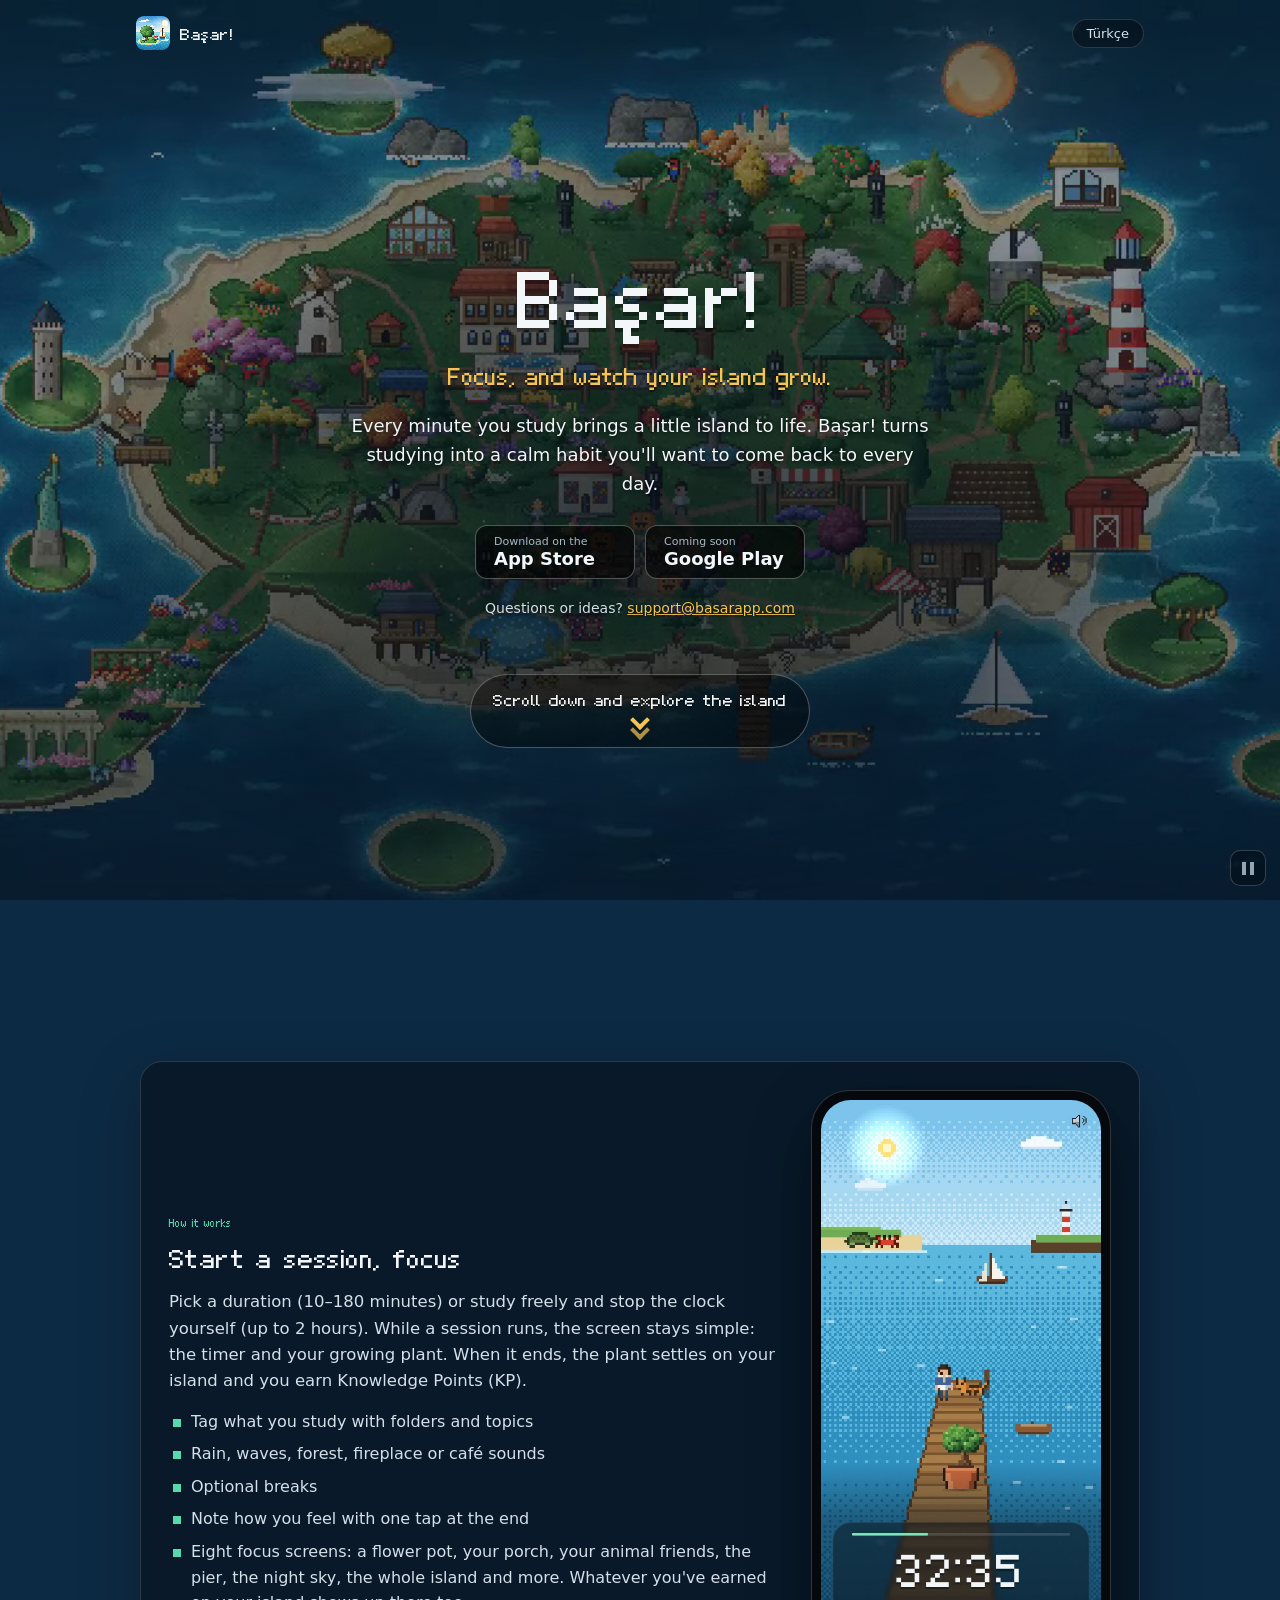
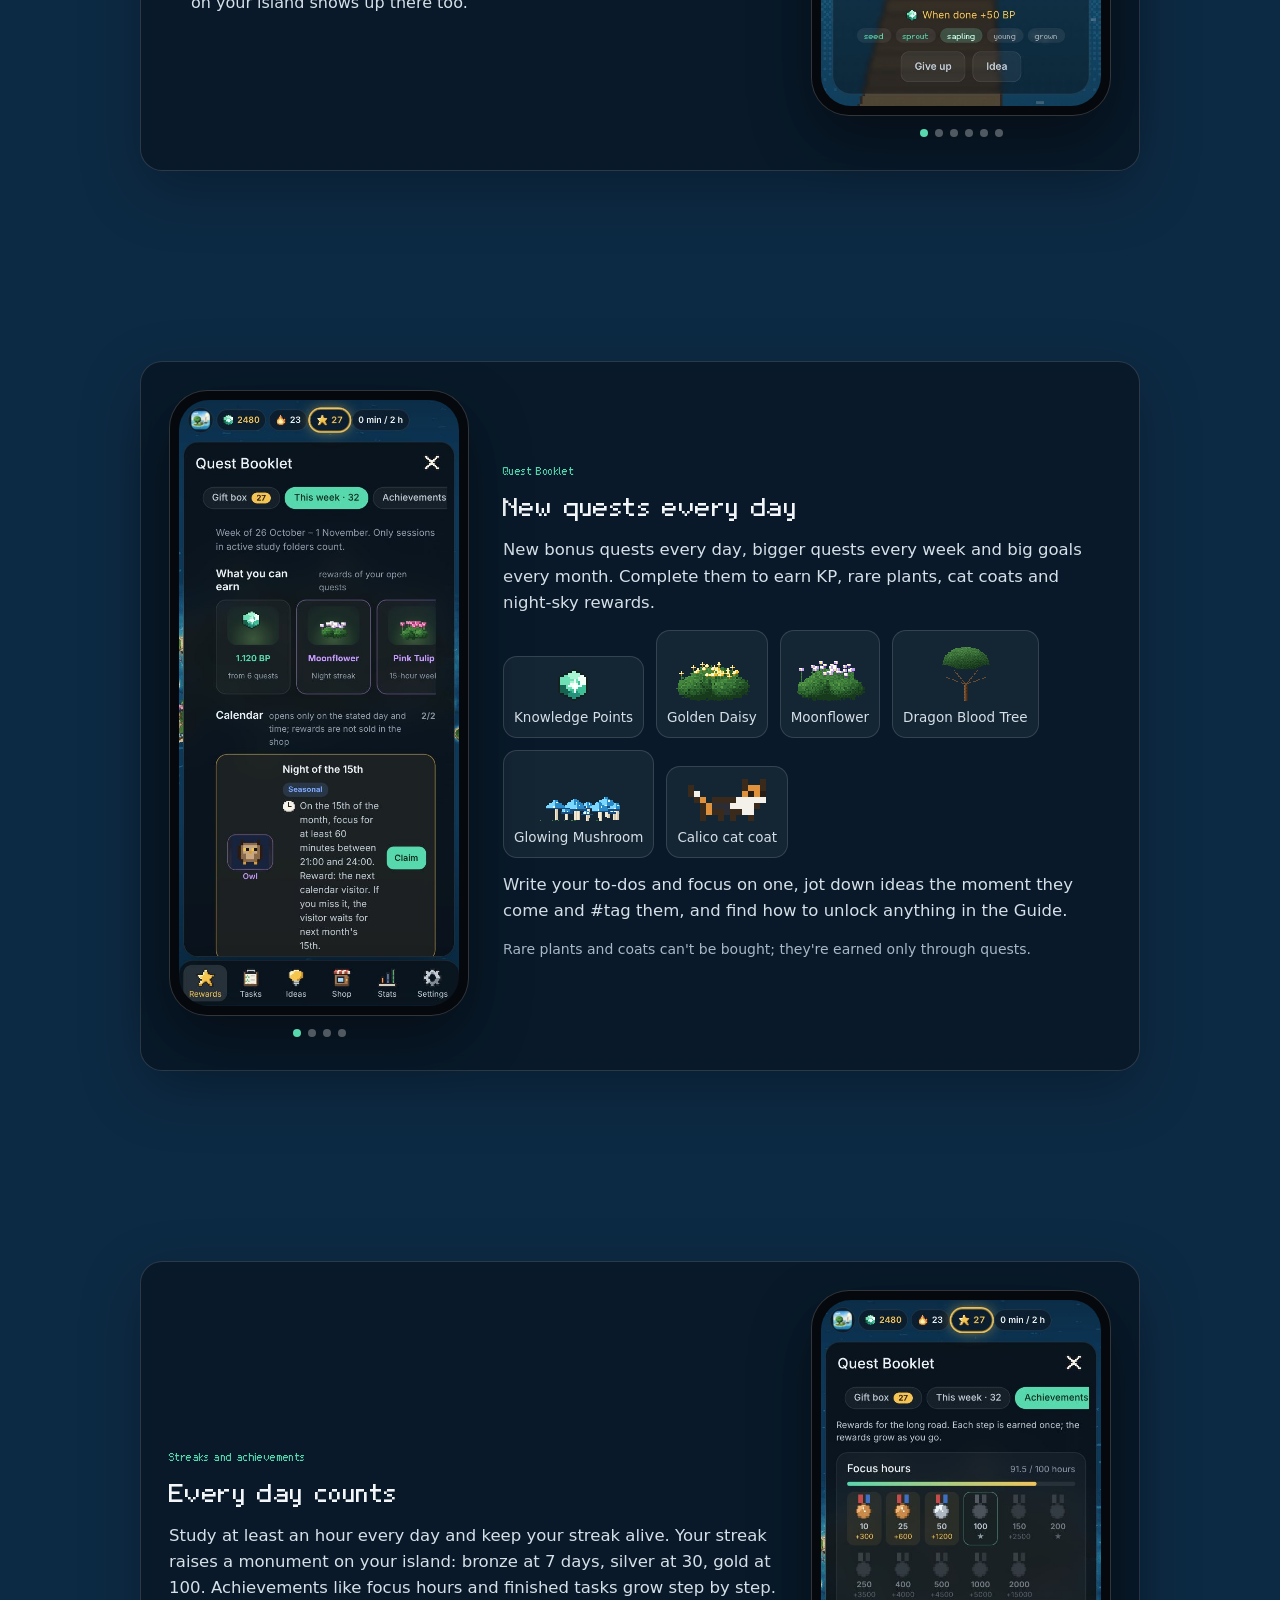
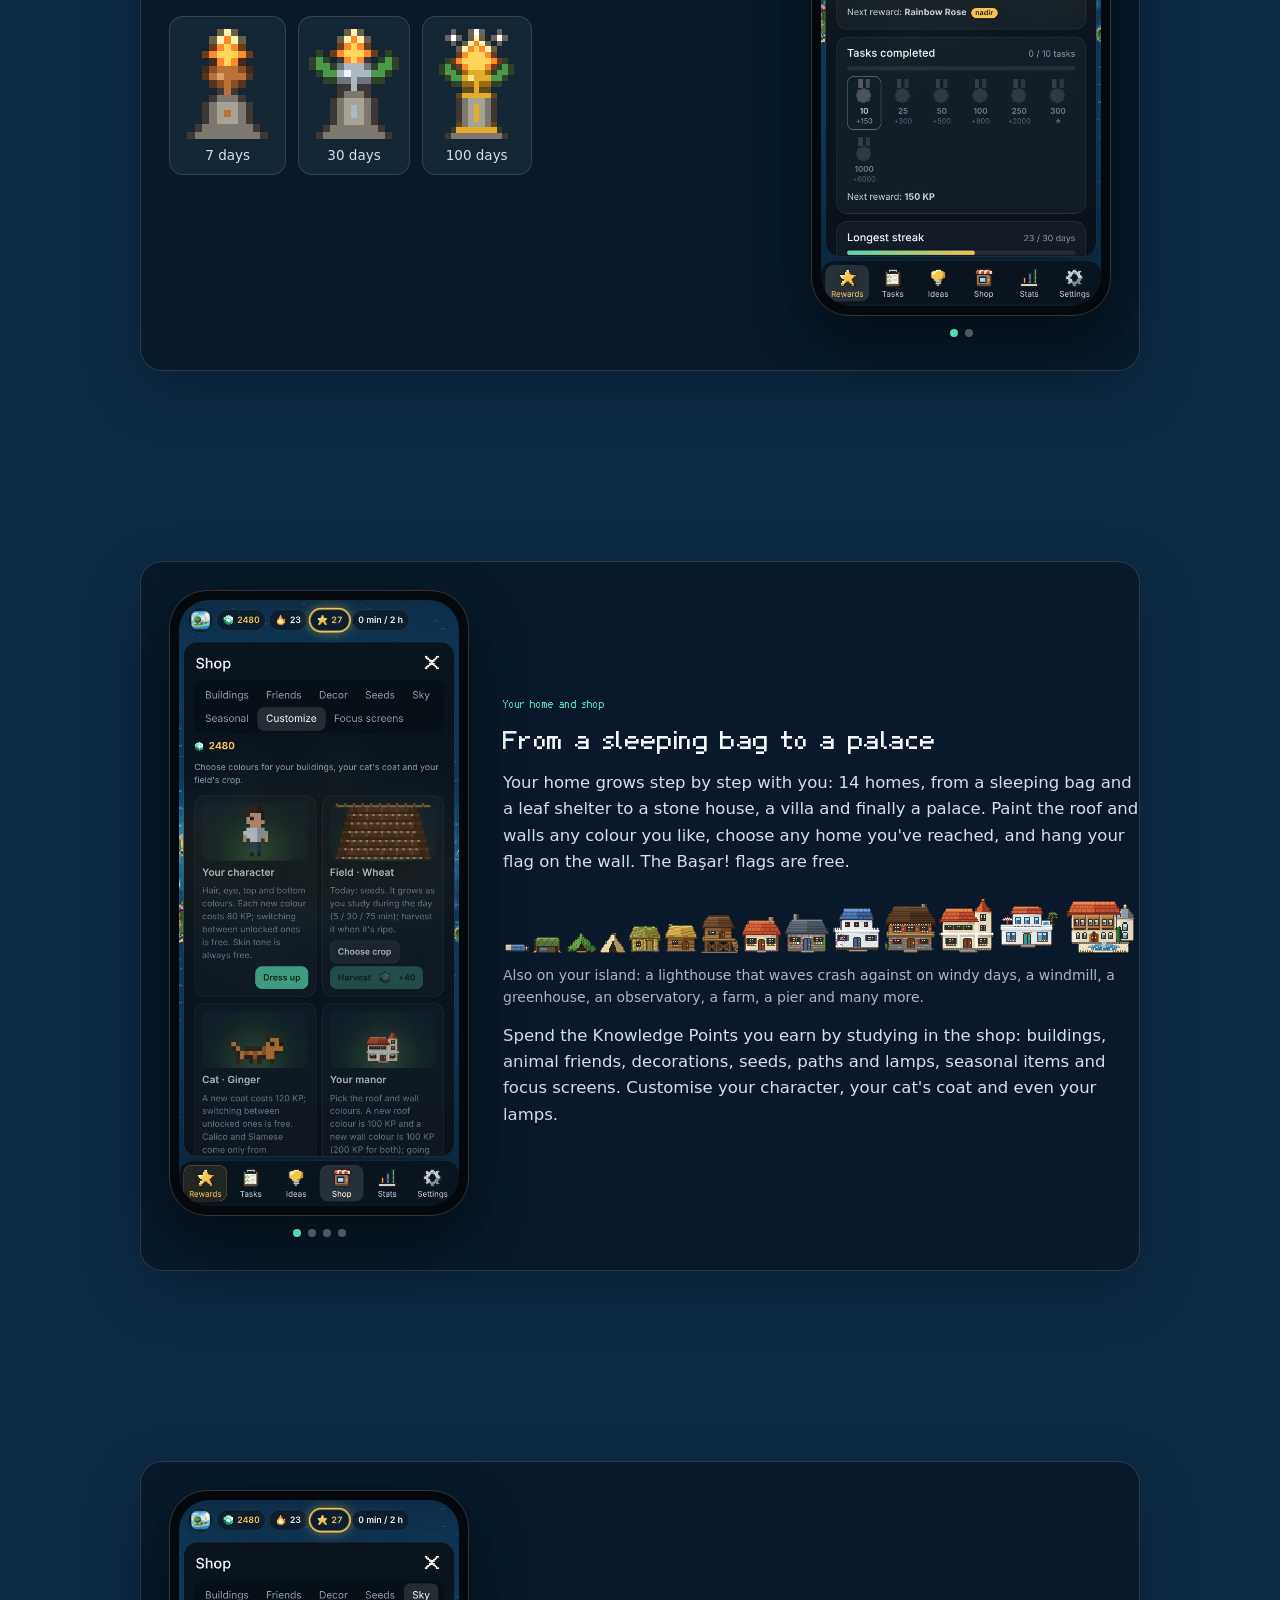
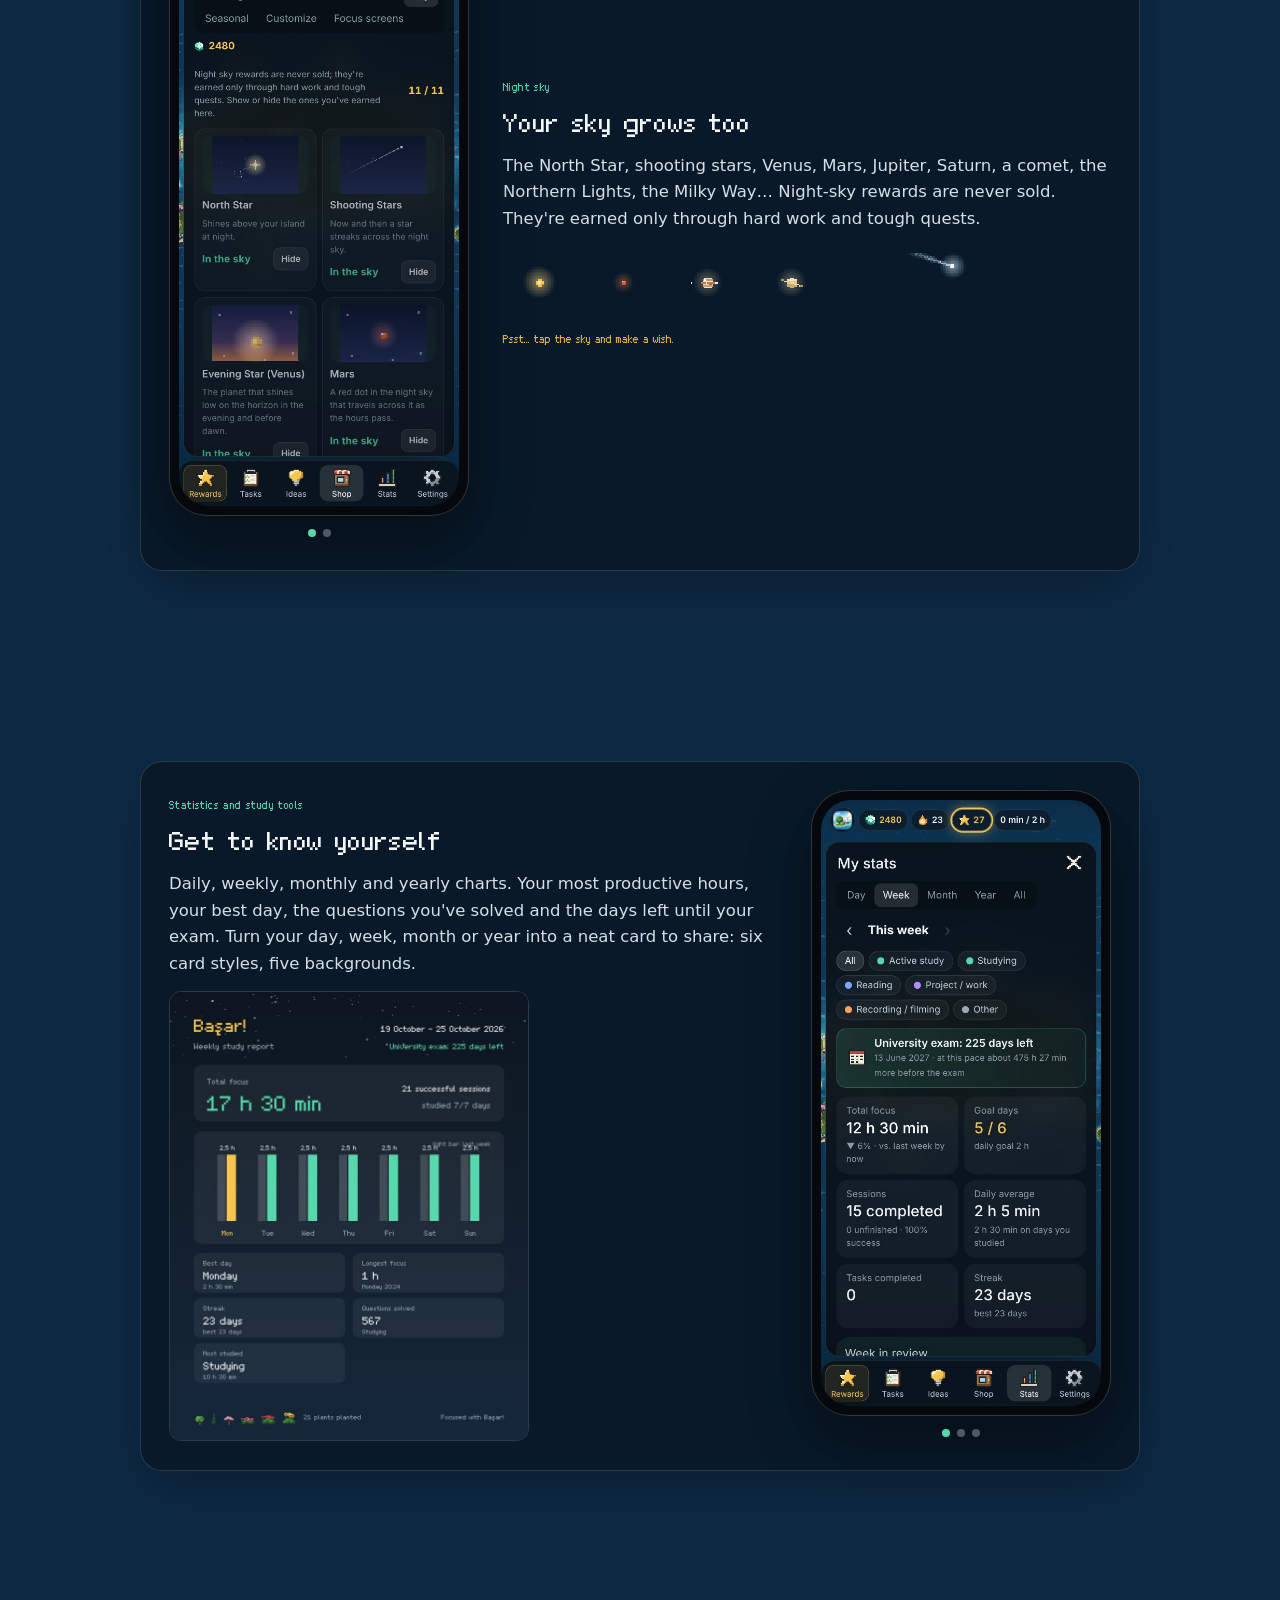
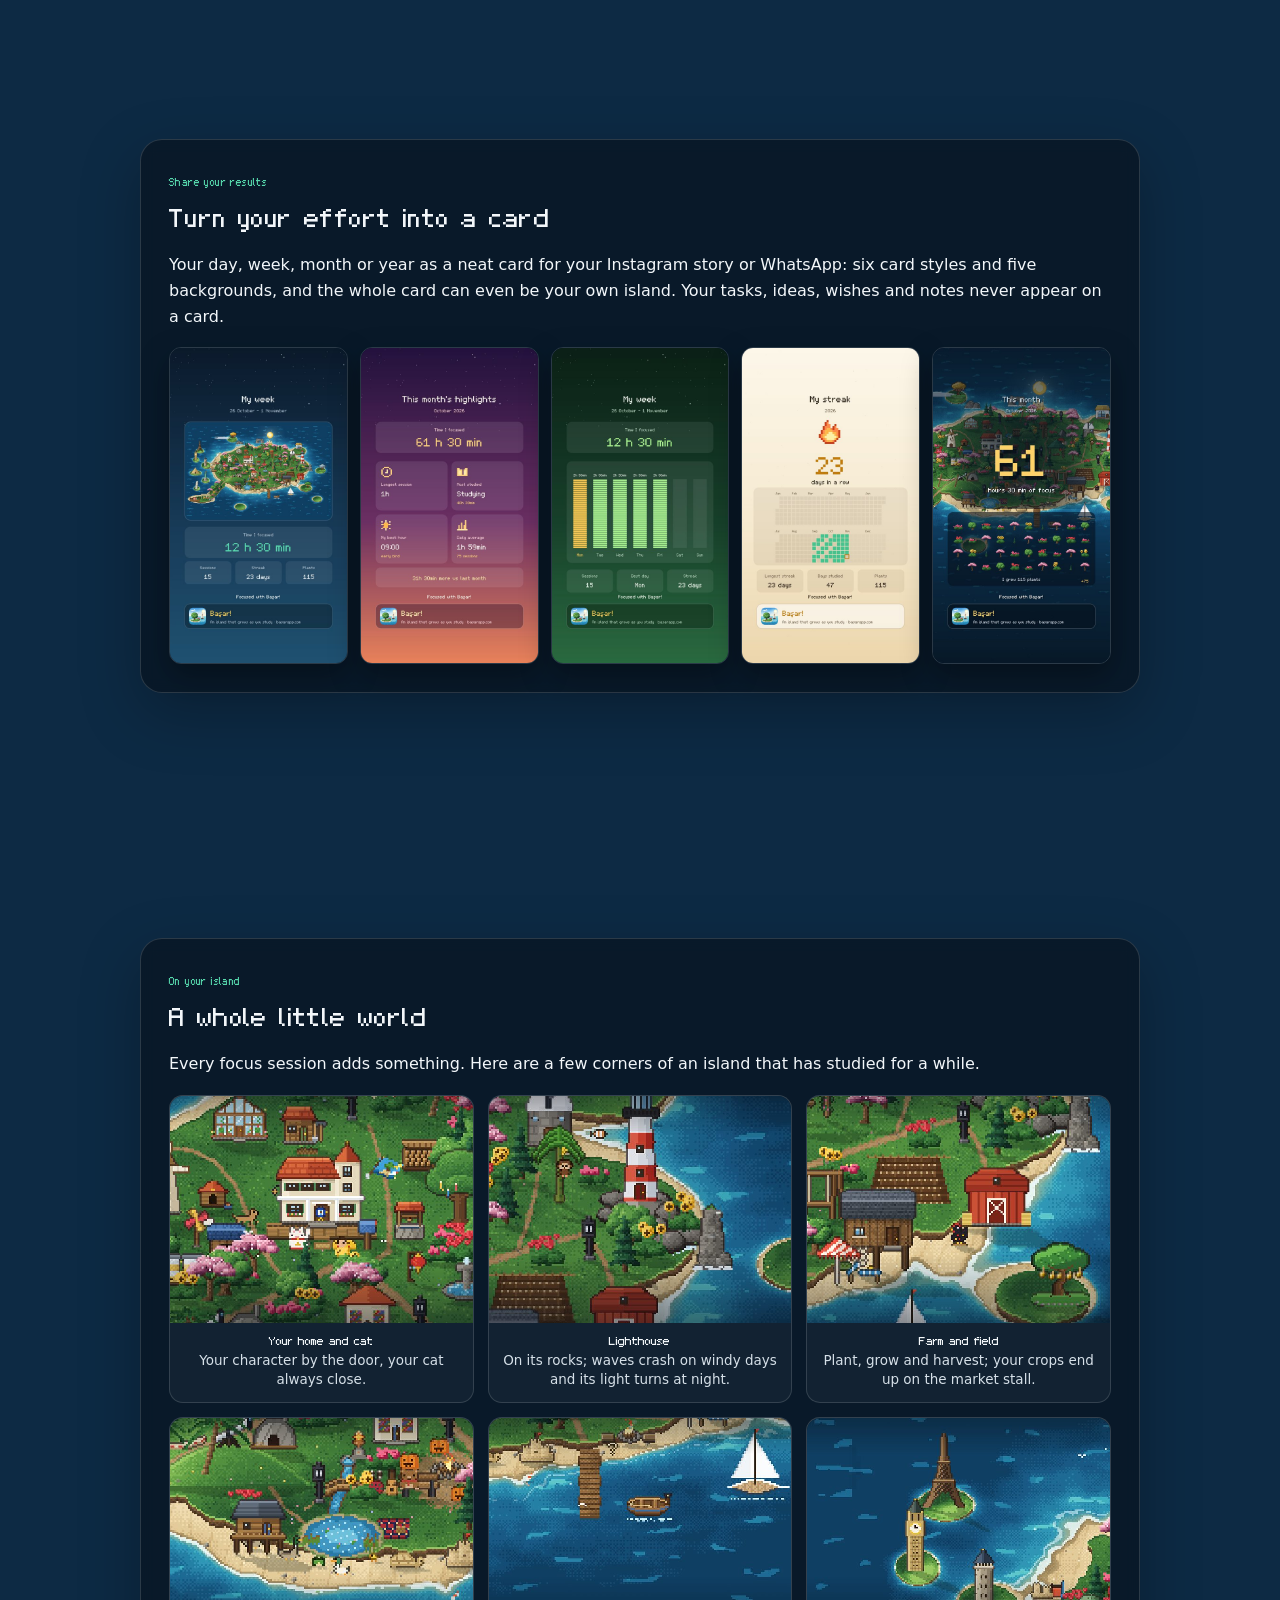
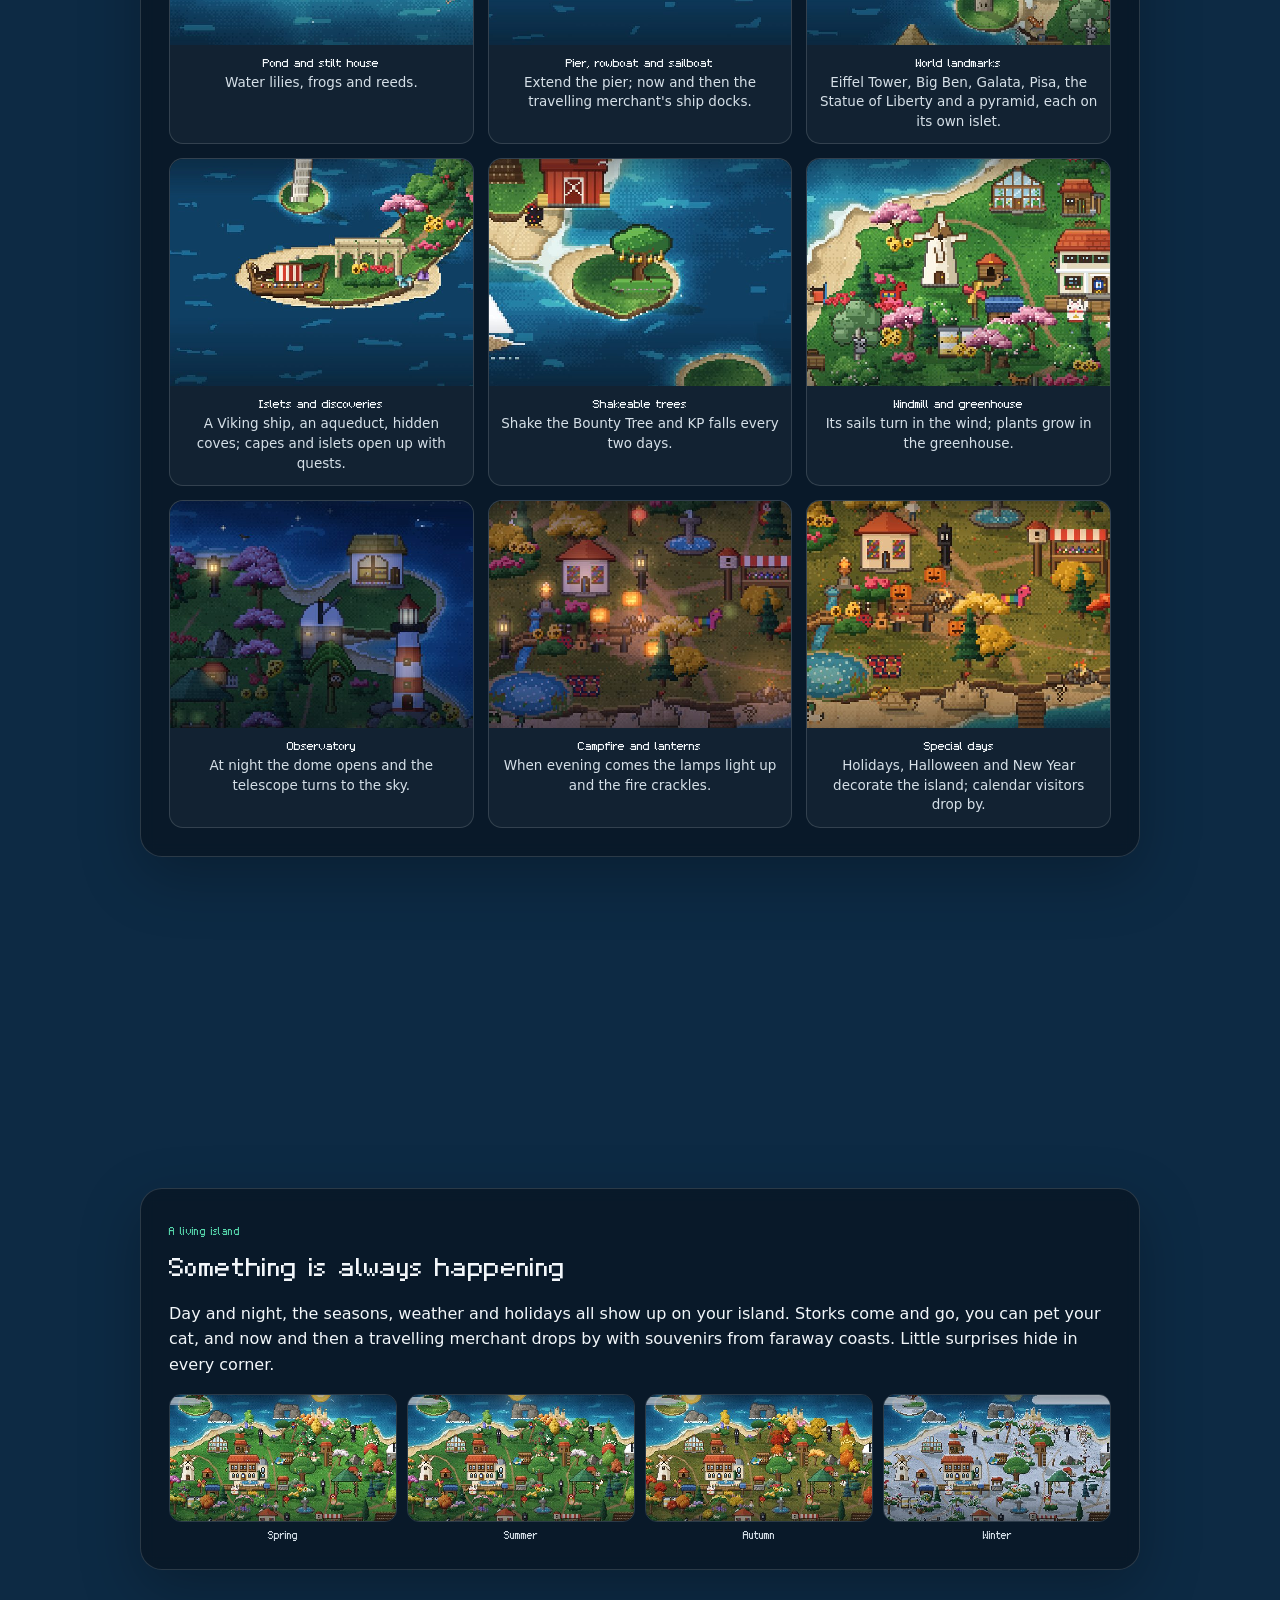
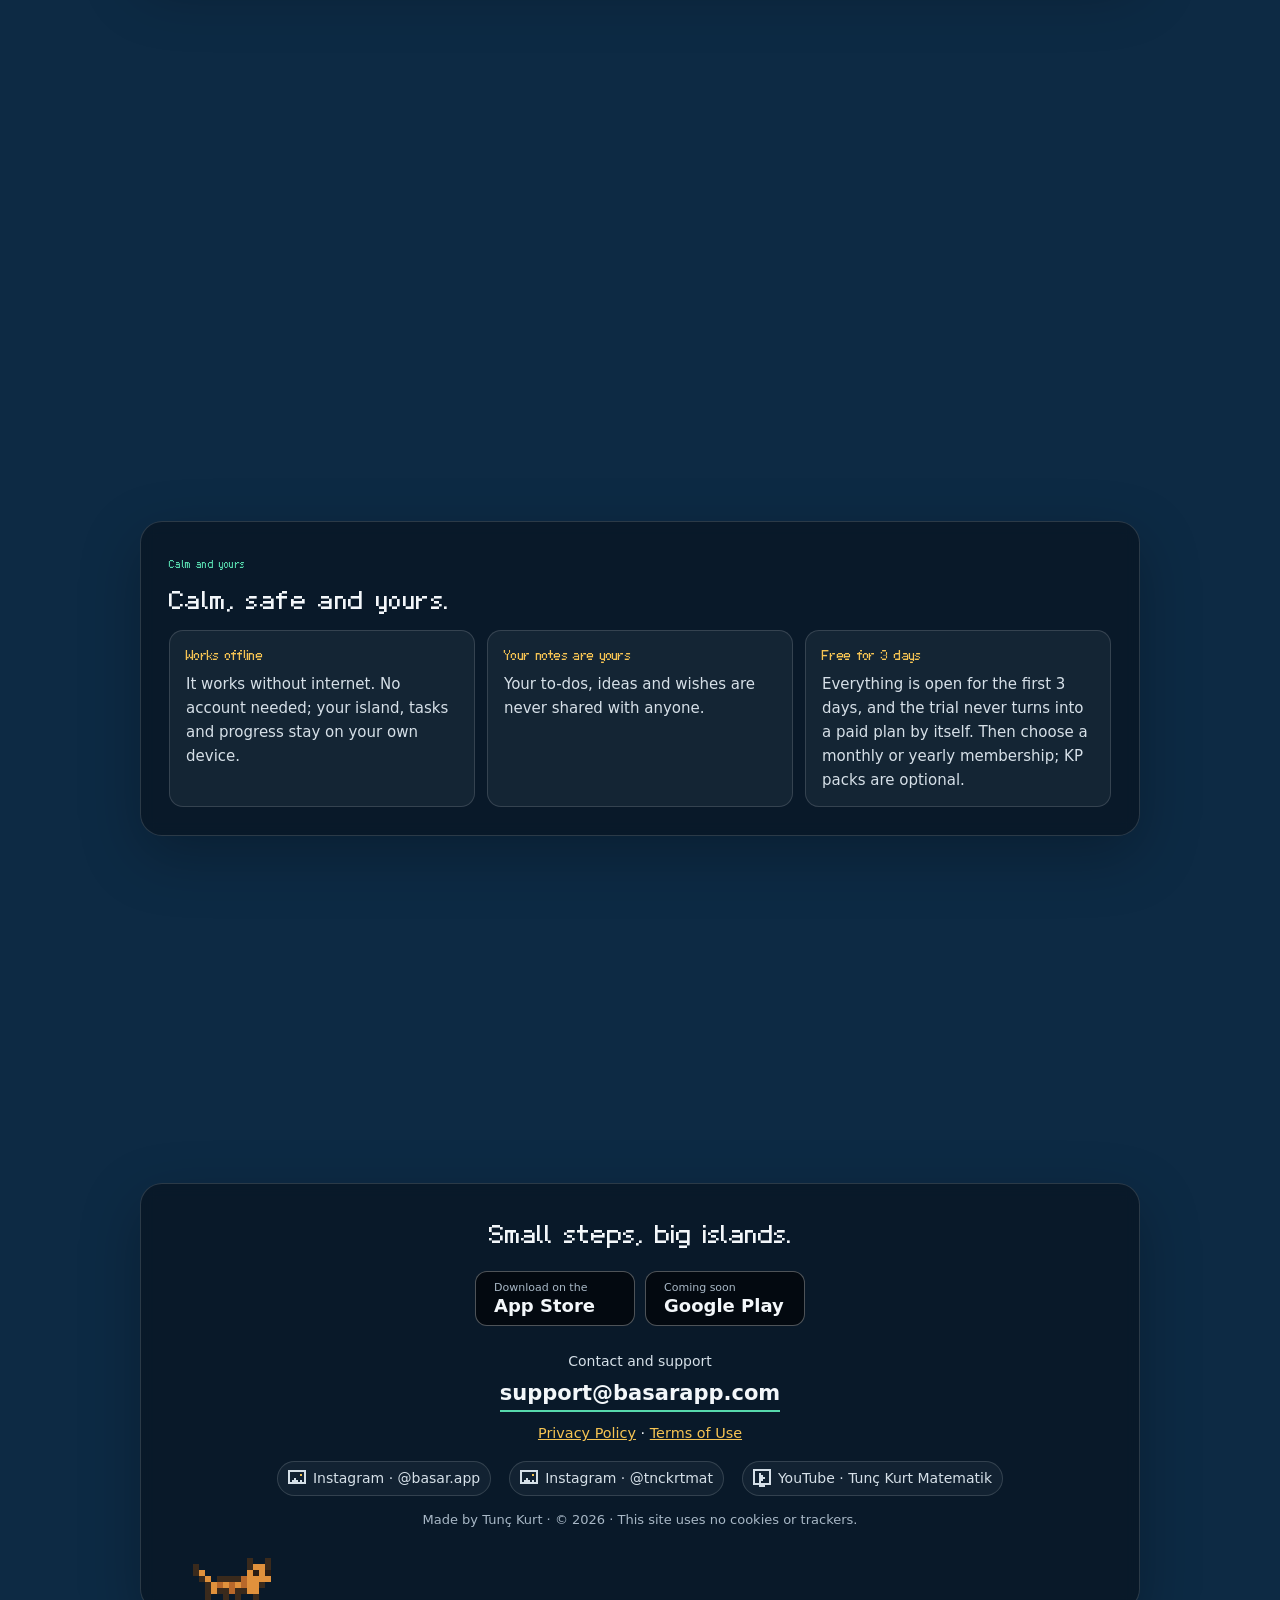
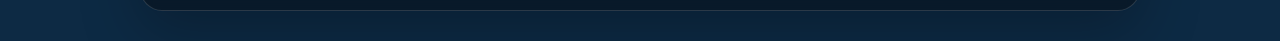
==== commit d443810a: "Site: seri için günde en az 1 saat, Yapılacaklar adı (1.0.1)" ====
--- a/index.html
+++ b/index.html
@@ -89,7 +89,7 @@
         <p data-en="Write your to-dos and focus on one, jot down ideas the moment they come and #tag them, and find how to unlock anything in the Guide.">Yapılacaklarını yaz ve birine odaklan, aklına geleni hemen not al ve #etiketle; neyin nasıl açıldığını Rehber'de bul.</p>
         <p class="not-kucuk" data-en="Rare plants and coats can't be bought; they're earned only through quests.">Nadir bitkiler ve tüyler satın alınamaz; yalnızca görevlerle kazanılır.</p>
       </div>
-      <figure class="telefon kayan"><img loading="lazy" src="ek-gorev_tr.jpg" data-src-en="ek-gorev_en.jpg" alt="Görev Kitapçığı" data-alt-en="Quest Booklet" width="540" height="1169"><img loading="lazy" src="ek-gorevler_tr.jpg" data-src-en="ek-gorevler_en.jpg" alt="Görevler" data-alt-en="Tasks" width="540" height="1169"><img loading="lazy" src="ek-fikirler_tr.jpg" data-src-en="ek-fikirler_en.jpg" alt="Fikirler" data-alt-en="Ideas" width="540" height="1169"><img loading="lazy" src="ek-rehber_tr.jpg" data-src-en="ek-rehber_en.jpg" alt="Rehber" data-alt-en="Guide" width="540" height="1169"><div class="noktalar" aria-hidden="true"></div></figure>
+      <figure class="telefon kayan"><img loading="lazy" src="ek-gorev_tr.jpg" data-src-en="ek-gorev_en.jpg" alt="Görev Kitapçığı" data-alt-en="Quest Booklet" width="540" height="1169"><img loading="lazy" src="ek-gorevler_tr.jpg" data-src-en="ek-gorevler_en.jpg" alt="Yapılacaklar" data-alt-en="To-do" width="540" height="1169"><img loading="lazy" src="ek-fikirler_tr.jpg" data-src-en="ek-fikirler_en.jpg" alt="Fikirler" data-alt-en="Ideas" width="540" height="1169"><img loading="lazy" src="ek-rehber_tr.jpg" data-src-en="ek-rehber_en.jpg" alt="Rehber" data-alt-en="Guide" width="540" height="1169"><div class="noktalar" aria-hidden="true"></div></figure>
     </div>
   </section>
 
@@ -99,7 +99,7 @@
       <div class="yazi">
         <span class="etiket" data-en="Streaks and achievements">Seri ve başarımlar</span>
         <h2 data-en="Every day counts">Her gün bir adım</h2>
-        <p data-en="Study a little every day and keep your streak alive. Your streak raises a monument on your island: bronze at 7 days, silver at 30, gold at 100. Achievements like focus hours and finished tasks grow step by step.">Her gün biraz çalış, serini koru. Serin adana bir anıt diker: 7 günde bronz, 30 günde gümüş, 100 günde altın. Odak saatleri ve tamamlanan görevler gibi başarımlar basamak basamak büyür.</p>
+        <p data-en="Study at least an hour every day and keep your streak alive. Your streak raises a monument on your island: bronze at 7 days, silver at 30, gold at 100. Achievements like focus hours and finished tasks grow step by step.">Her gün en az bir saat çalış, serini koru. Serin adana bir anıt diker: 7 günde bronz, 30 günde gümüş, 100 günde altın. Odak saatleri ve biten işler gibi başarımlar basamak basamak büyür.</p>
         <div class="anitlar">
           <figure><img loading="lazy" src="spr-anit_7.png" alt="" width="98" height="113"><figcaption data-en="7 days">7 gün</figcaption></figure>
           <figure><img loading="lazy" src="spr-anit_30.png" alt="" width="98" height="121"><figcaption data-en="30 days">30 gün</figcaption></figure>
@@ -165,7 +165,7 @@
     <div class="kart">
       <span class="etiket" data-en="Share your results">Sonucunu paylaş</span>
       <h2 data-en="Turn your effort into a card">Emeğini bir karta dönüştür</h2>
-      <p data-en="Your day, week, month or year as a neat card for your Instagram story or WhatsApp: six card styles and five backgrounds, and the whole card can even be your own island. Your tasks, ideas, wishes and notes never appear on a card.">Bugünün, haftan, ayın ya da yılın; Instagram hikâyen ya da WhatsApp için şık bir karta dönüşür: altı kart çeşidi, beş zemin, istersen kartın tamamı kendi adan olur. Görevlerin, fikirlerin, dileklerin ve notların kartta yer almaz.</p>
+      <p data-en="Your day, week, month or year as a neat card for your Instagram story or WhatsApp: six card styles and five backgrounds, and the whole card can even be your own island. Your tasks, ideas, wishes and notes never appear on a card.">Bugünün, haftan, ayın ya da yılın; Instagram hikâyen ya da WhatsApp için şık bir karta dönüşür: altı kart çeşidi, beş zemin, istersen kartın tamamı kendi adan olur. Yapılacakların, fikirlerin, dileklerin ve notların kartta yer almaz.</p>
       <div class="kartlar"><figure><img loading="lazy" src="kart-1_tr.jpg" data-src-en="kart-1_en.jpg" alt="Paylaşım kartı" data-alt-en="Share card" width="540" height="960"></figure><figure><img loading="lazy" src="kart-2_tr.jpg" data-src-en="kart-2_en.jpg" alt="Paylaşım kartı" data-alt-en="Share card" width="540" height="960"></figure><figure><img loading="lazy" src="kart-3_tr.jpg" data-src-en="kart-3_en.jpg" alt="Paylaşım kartı" data-alt-en="Share card" width="540" height="960"></figure><figure><img loading="lazy" src="kart-4_tr.jpg" data-src-en="kart-4_en.jpg" alt="Paylaşım kartı" data-alt-en="Share card" width="540" height="960"></figure><figure><img loading="lazy" src="kart-5_tr.jpg" data-src-en="kart-5_en.jpg" alt="Paylaşım kartı" data-alt-en="Share card" width="540" height="960"></figure></div>
     </div>
   </section>
@@ -203,7 +203,7 @@
       <h2 data-en="Calm, safe and yours.">Sakin, güvenli, senin.</h2>
       <div class="izgara">
         <div><h3 data-en="Works offline">İnternetsiz çalışır</h3><p data-en="It works without internet. No account needed; your island, tasks and progress stay on your own device.">İnternet olmadan da çalışır. Hesap gerekmez; adan, görevlerin ve ilerlemen yalnız kendi cihazında durur.</p></div>
-        <div><h3 data-en="Your notes are yours">Notların sende kalır</h3><p data-en="Your tasks, ideas and wishes are never shared with anyone.">Görevlerin, fikirlerin ve dileklerin hiç kimseyle paylaşılmaz.</p></div>
+        <div><h3 data-en="Your notes are yours">Notların sende kalır</h3><p data-en="Your to-dos, ideas and wishes are never shared with anyone.">Yapılacakların, fikirlerin ve dileklerin hiç kimseyle paylaşılmaz.</p></div>
         <div><h3 data-en="Free for 3 days">3 gün ücretsiz</h3><p data-en="Everything is open for the first 3 days, and the trial never turns into a paid plan by itself. Then choose a monthly or yearly membership; KP packs are optional.">İlk 3 gün her şey açık; deneme kendiliğinden ücretliye dönmez. Sonra aylık ya da yıllık üyelik seçersin; istersen BP paketi de alabilirsin.</p></div>
       </div>
     </div>
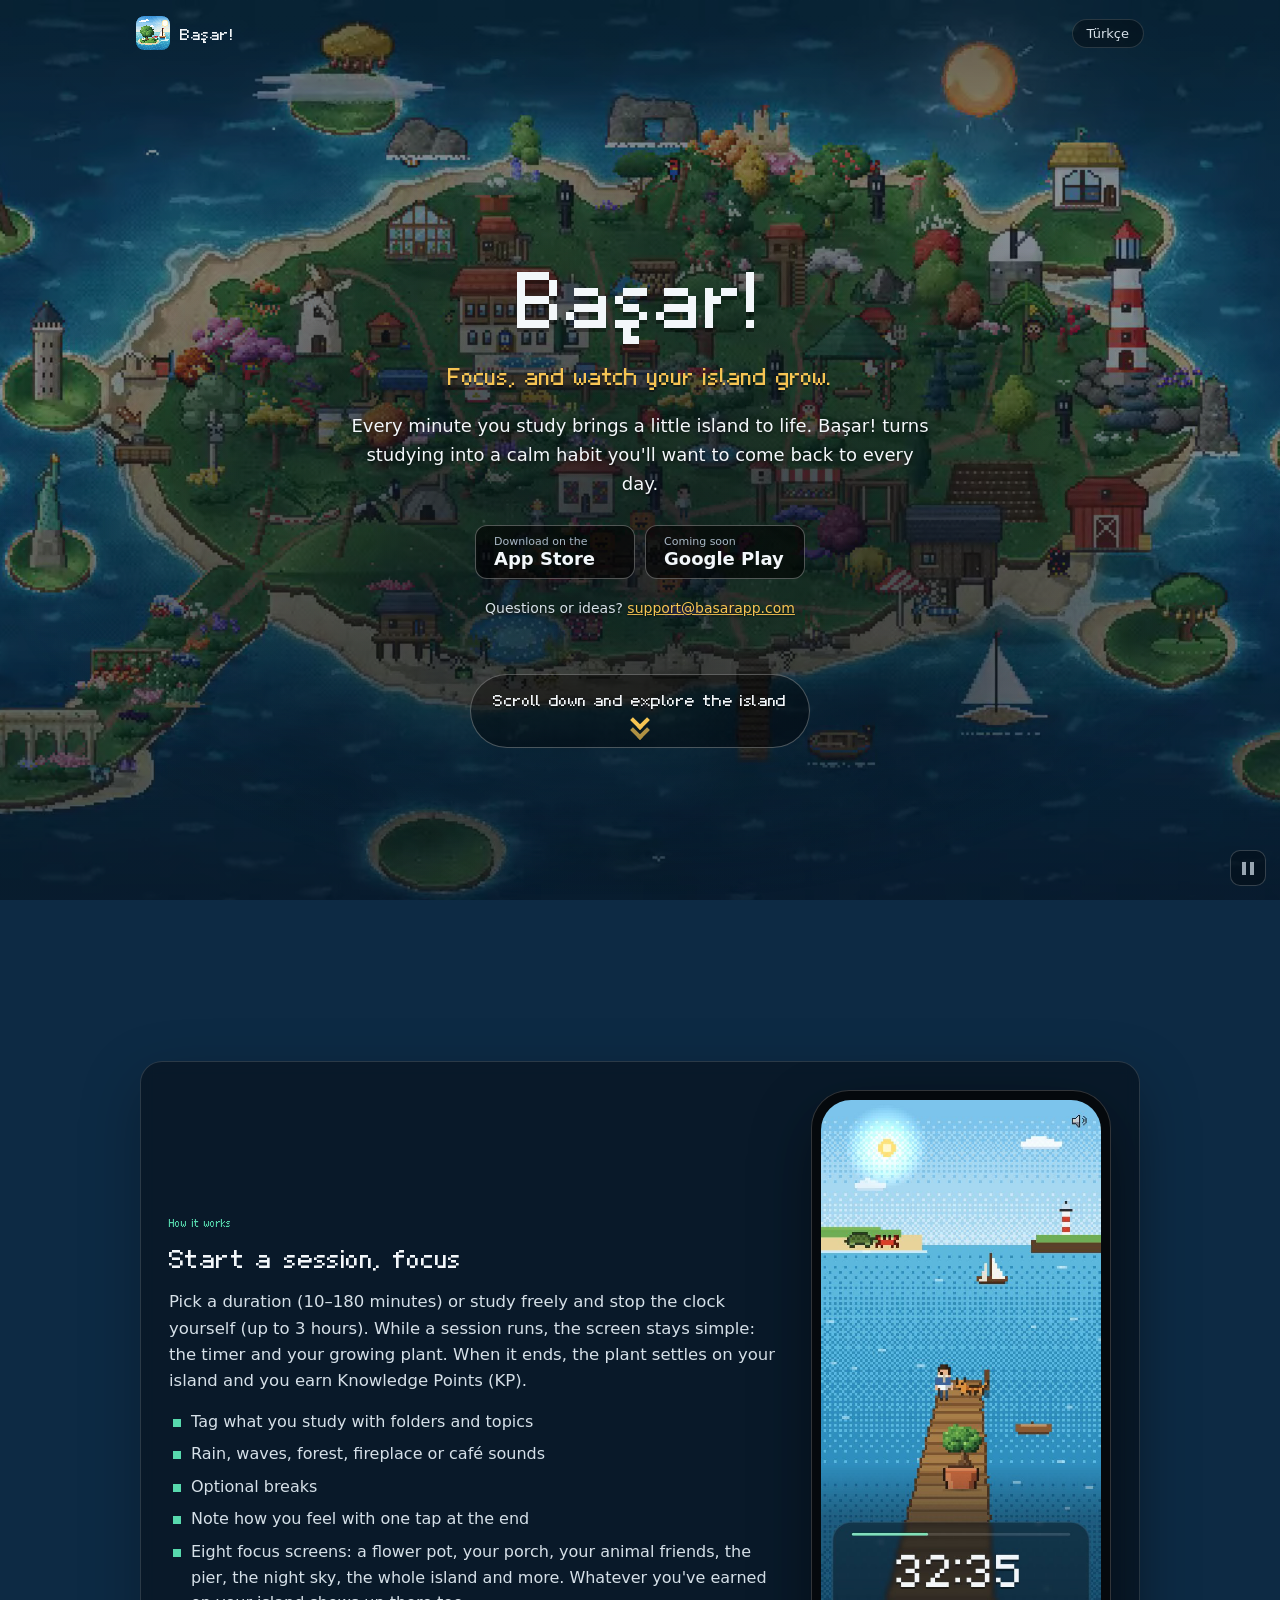
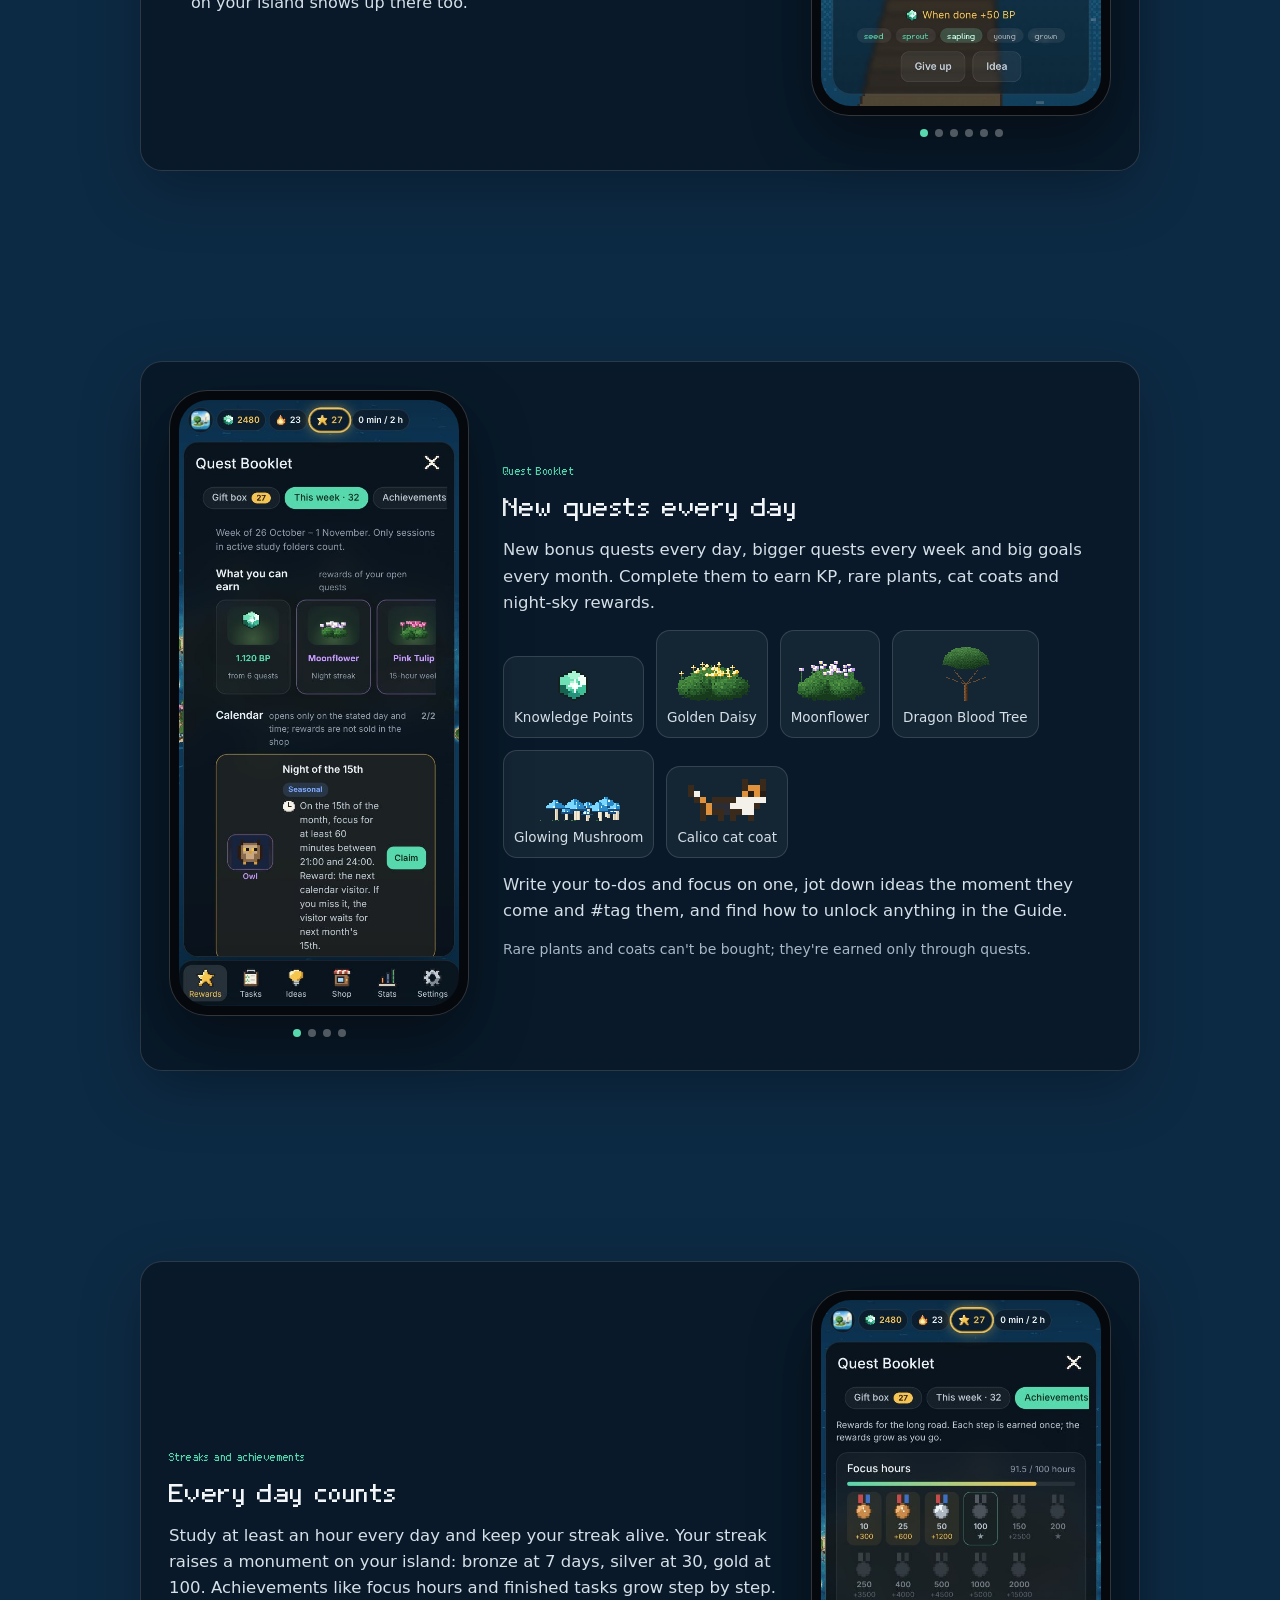
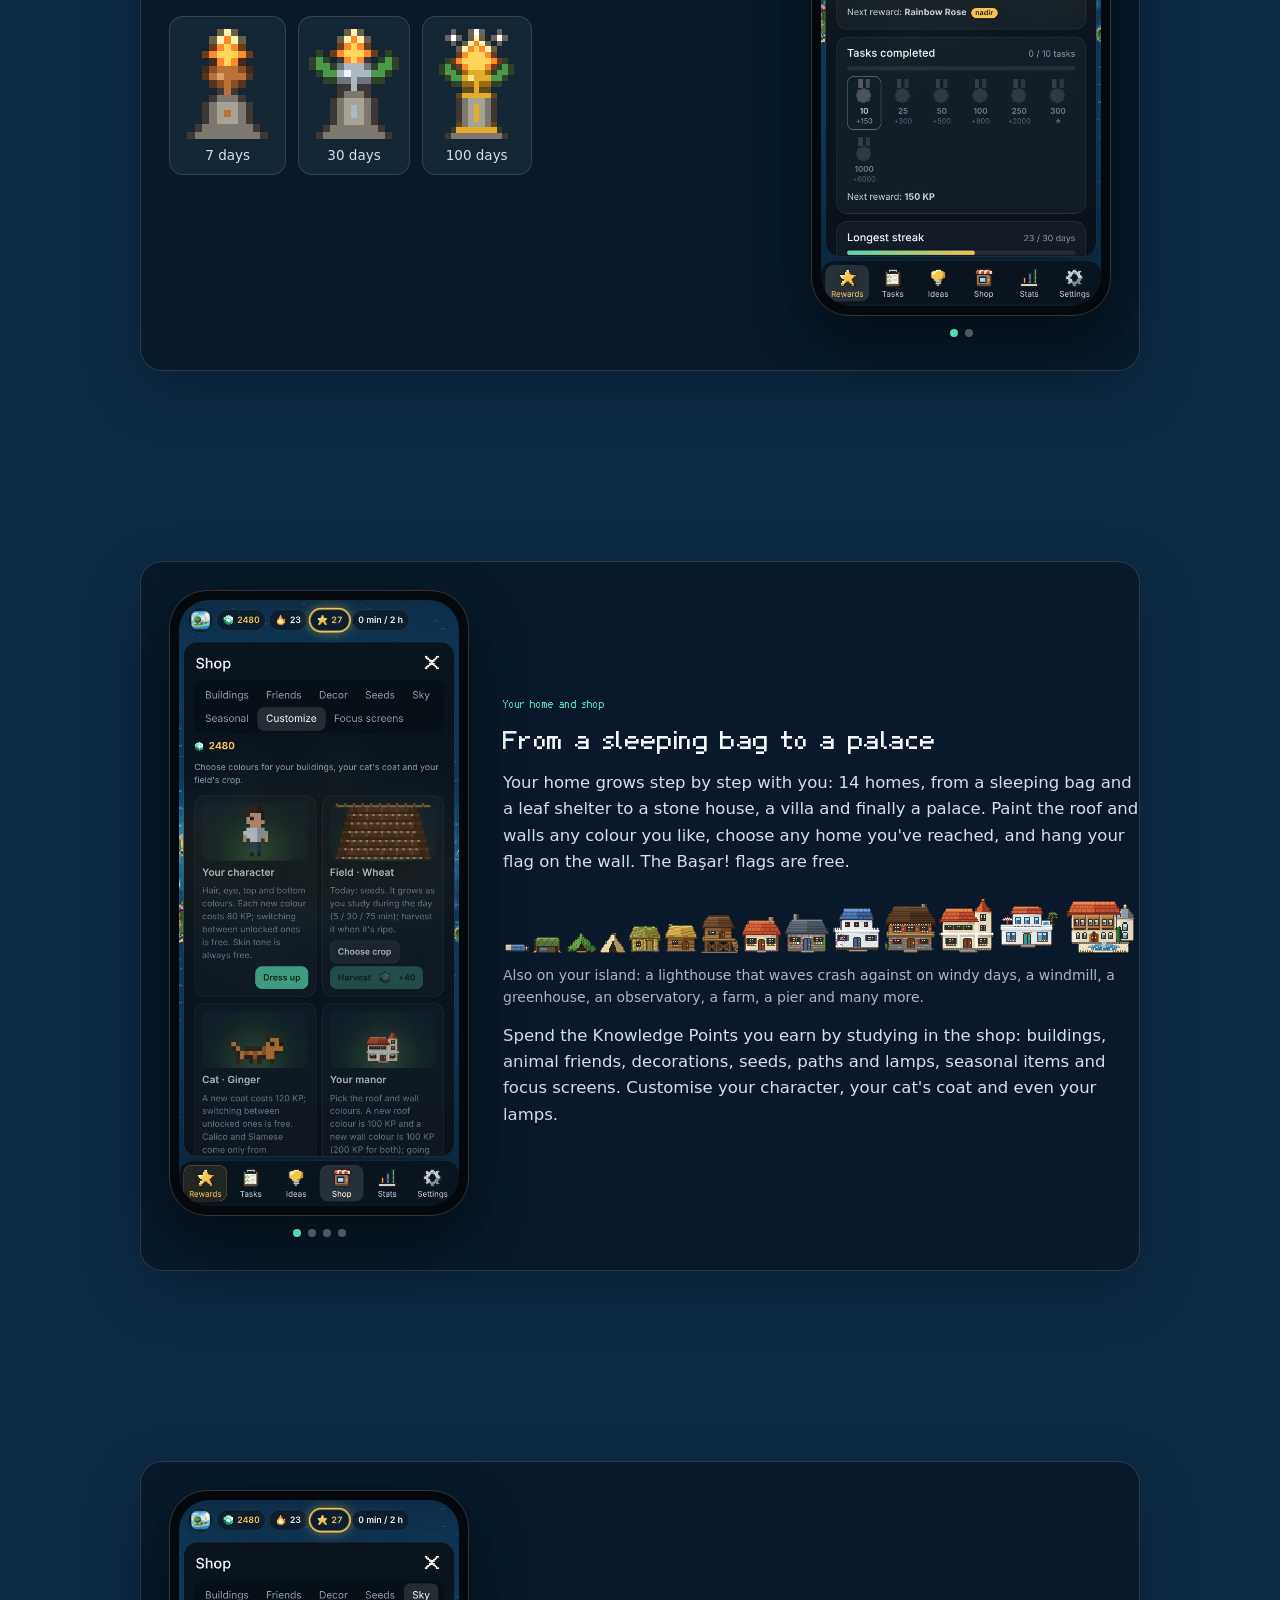
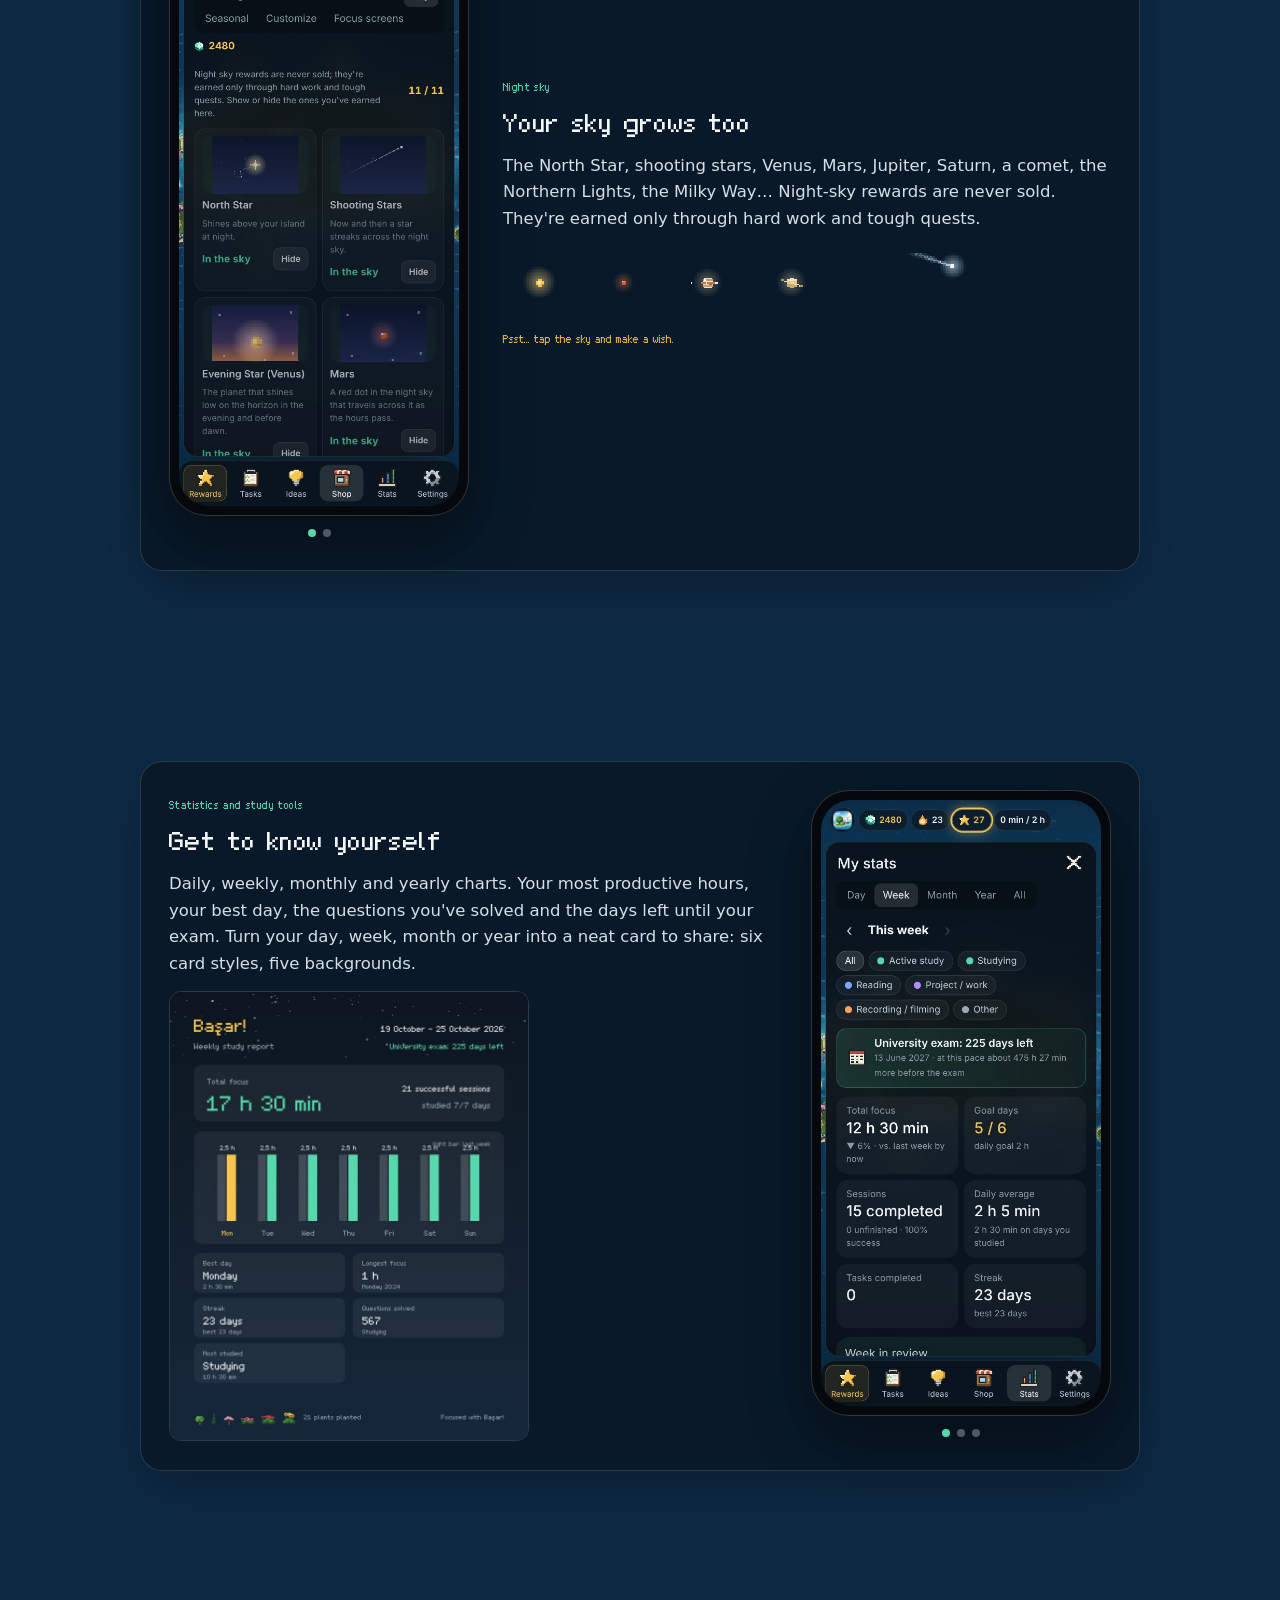
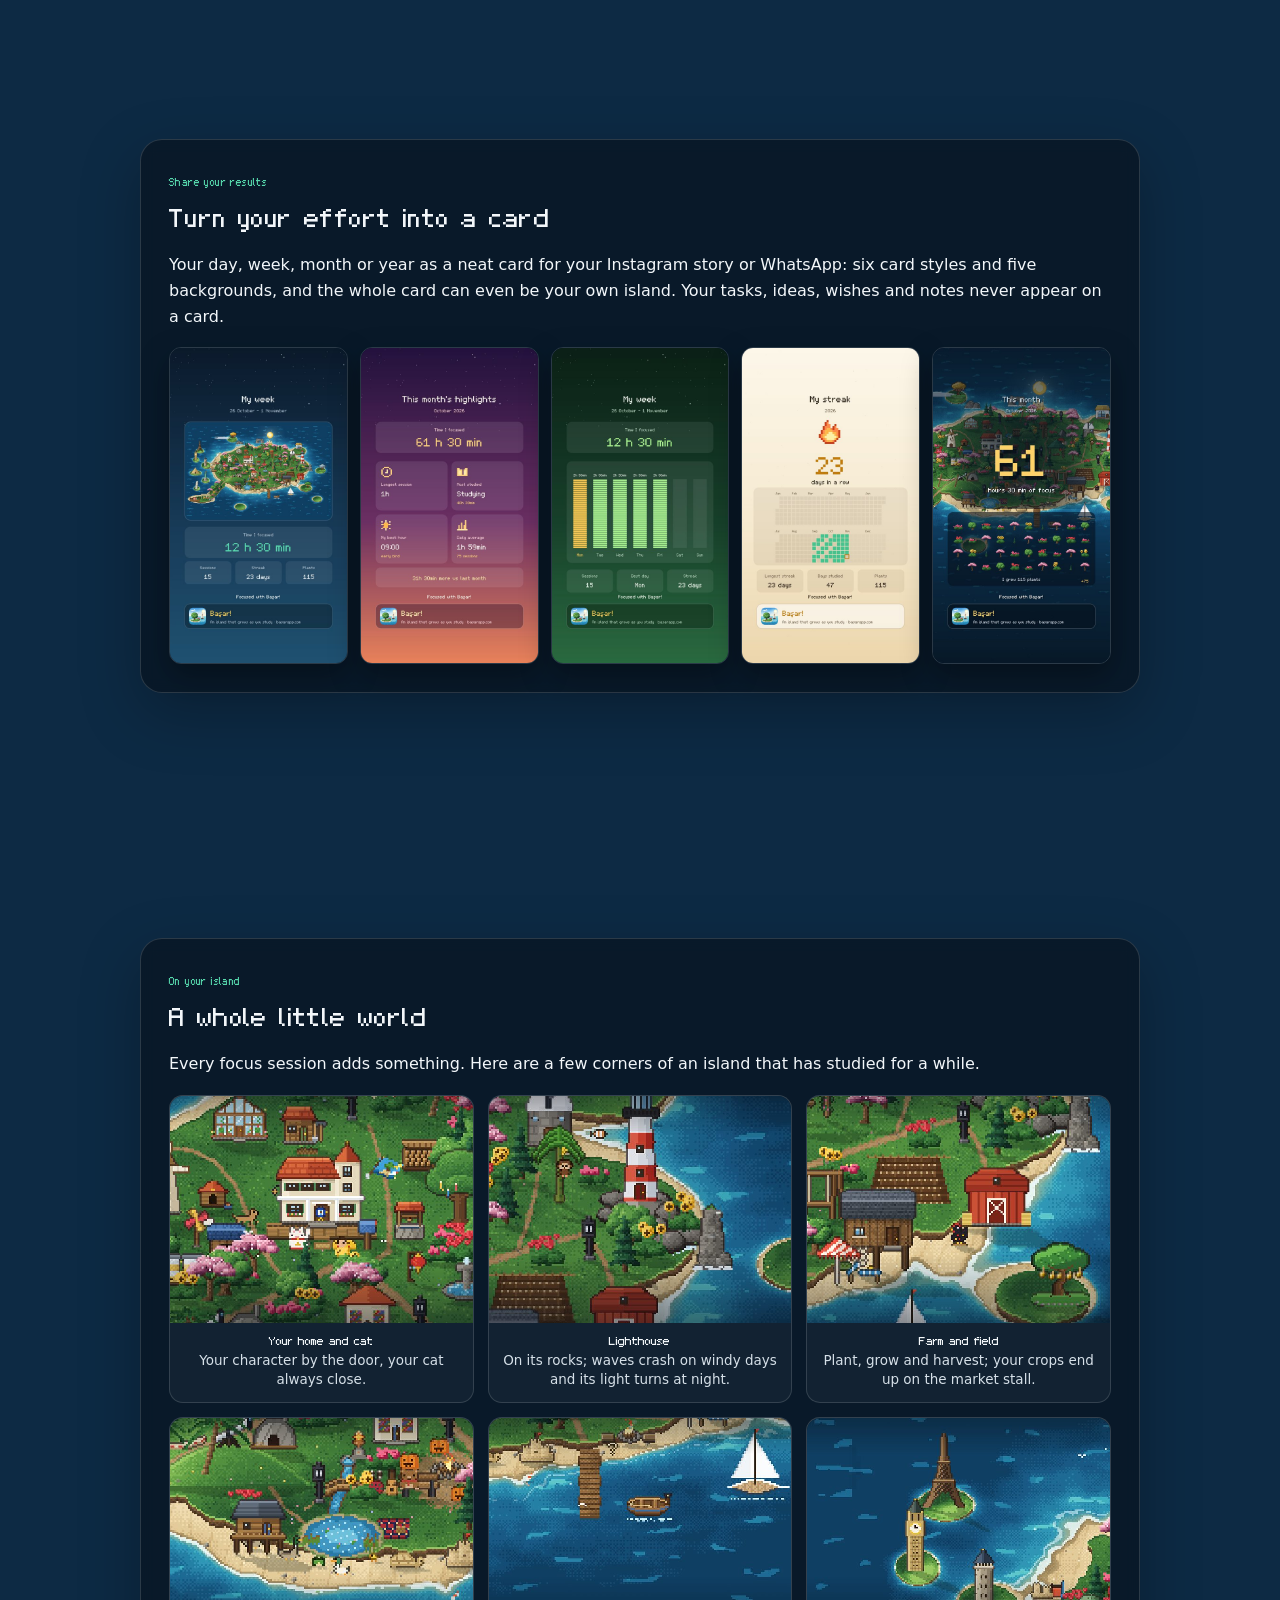
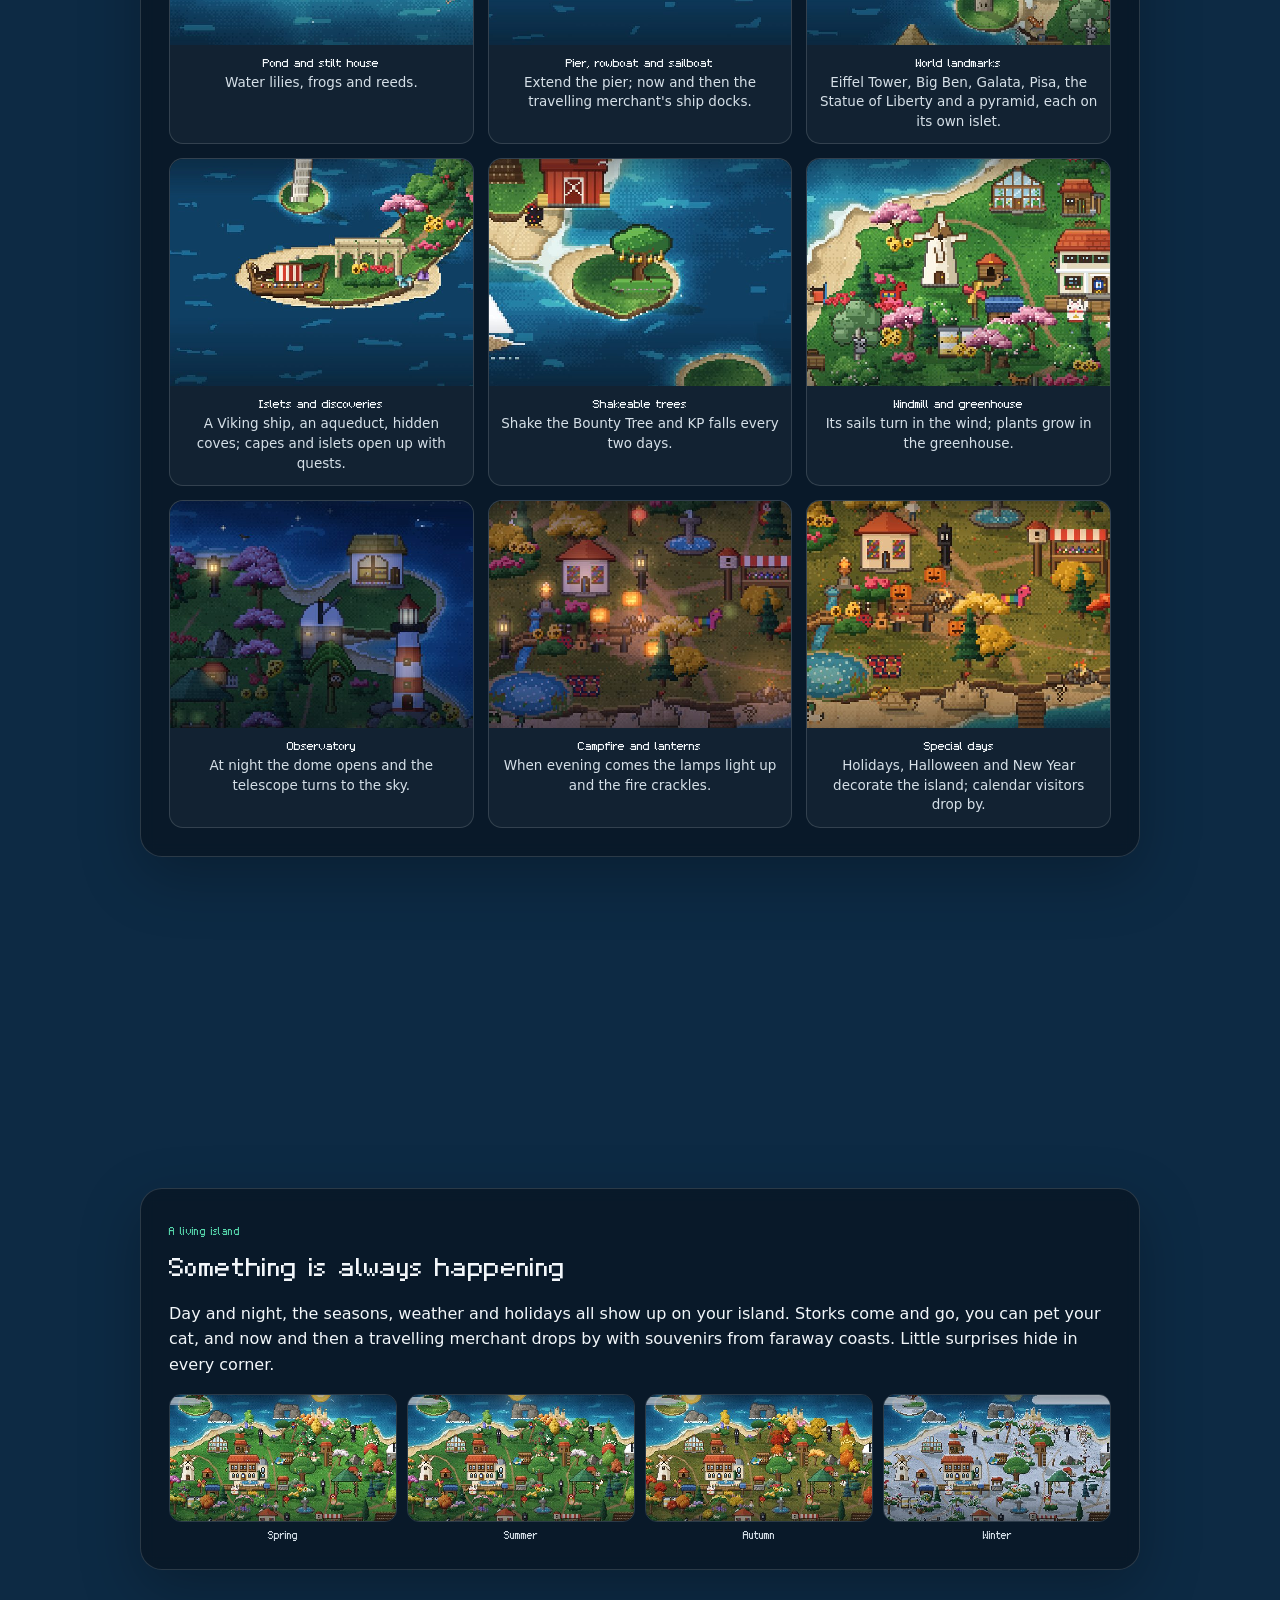
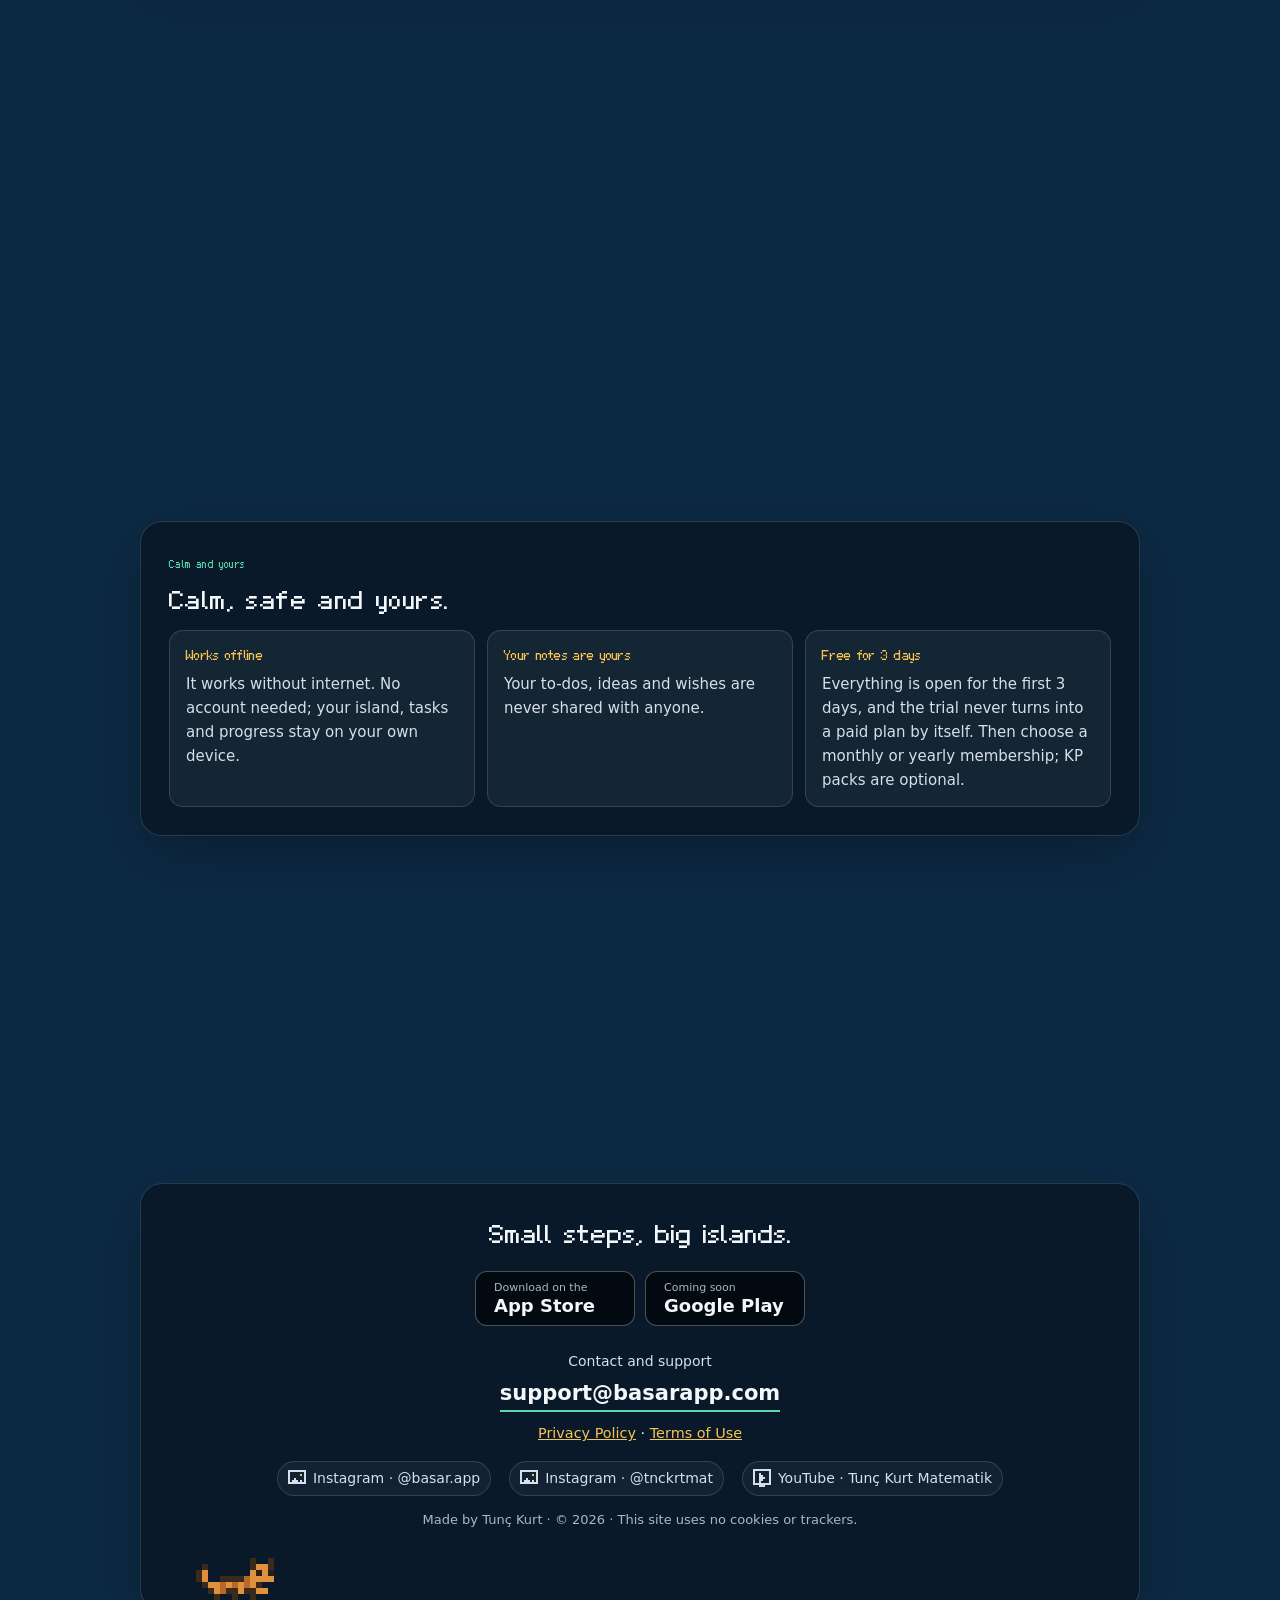
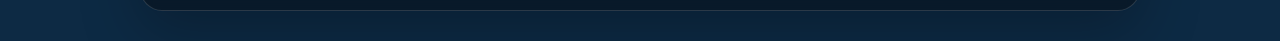
==== commit 11a83f22: "Serbest calisma en fazla 3 saat (1.0.2 ile)" ====
--- a/index.html
+++ b/index.html
@@ -56,7 +56,7 @@
       <div class="yazi">
         <span class="etiket" data-en="How it works">Nasıl çalışır?</span>
         <h2 data-en="Start a session, focus">Seansı başlat, odaklan</h2>
-        <p data-en="Pick a duration (10–180 minutes) or study freely and stop the clock yourself (up to 2 hours). While a session runs, the screen stays simple: the timer and your growing plant. When it ends, the plant settles on your island and you earn Knowledge Points (KP).">Süreni seç (10–180 dakika) ya da serbest çalış, saati kendin durdur (en fazla 2 saat). Seans boyunca ekran sade kalır: sayaç ve büyüyen bitkin. Seans bitince bitkin adana dikilir, Bilgi Puanı (BP) kazanırsın.</p>
+        <p data-en="Pick a duration (10–180 minutes) or study freely and stop the clock yourself (up to 3 hours). While a session runs, the screen stays simple: the timer and your growing plant. When it ends, the plant settles on your island and you earn Knowledge Points (KP).">Süreni seç (10–180 dakika) ya da serbest çalış, saati kendin durdur (en fazla 3 saat). Seans boyunca ekran sade kalır: sayaç ve büyüyen bitkin. Seans bitince bitkin adana dikilir, Bilgi Puanı (BP) kazanırsın.</p>
         <ul class="madde">
           <li data-en="Tag what you study with folders and topics">Neye çalıştığını klasör ve konuyla işaretle</li>
           <li data-en="Rain, waves, forest, fireplace or café sounds">Yağmur, dalga, orman, şömine ya da kafe sesi</li>
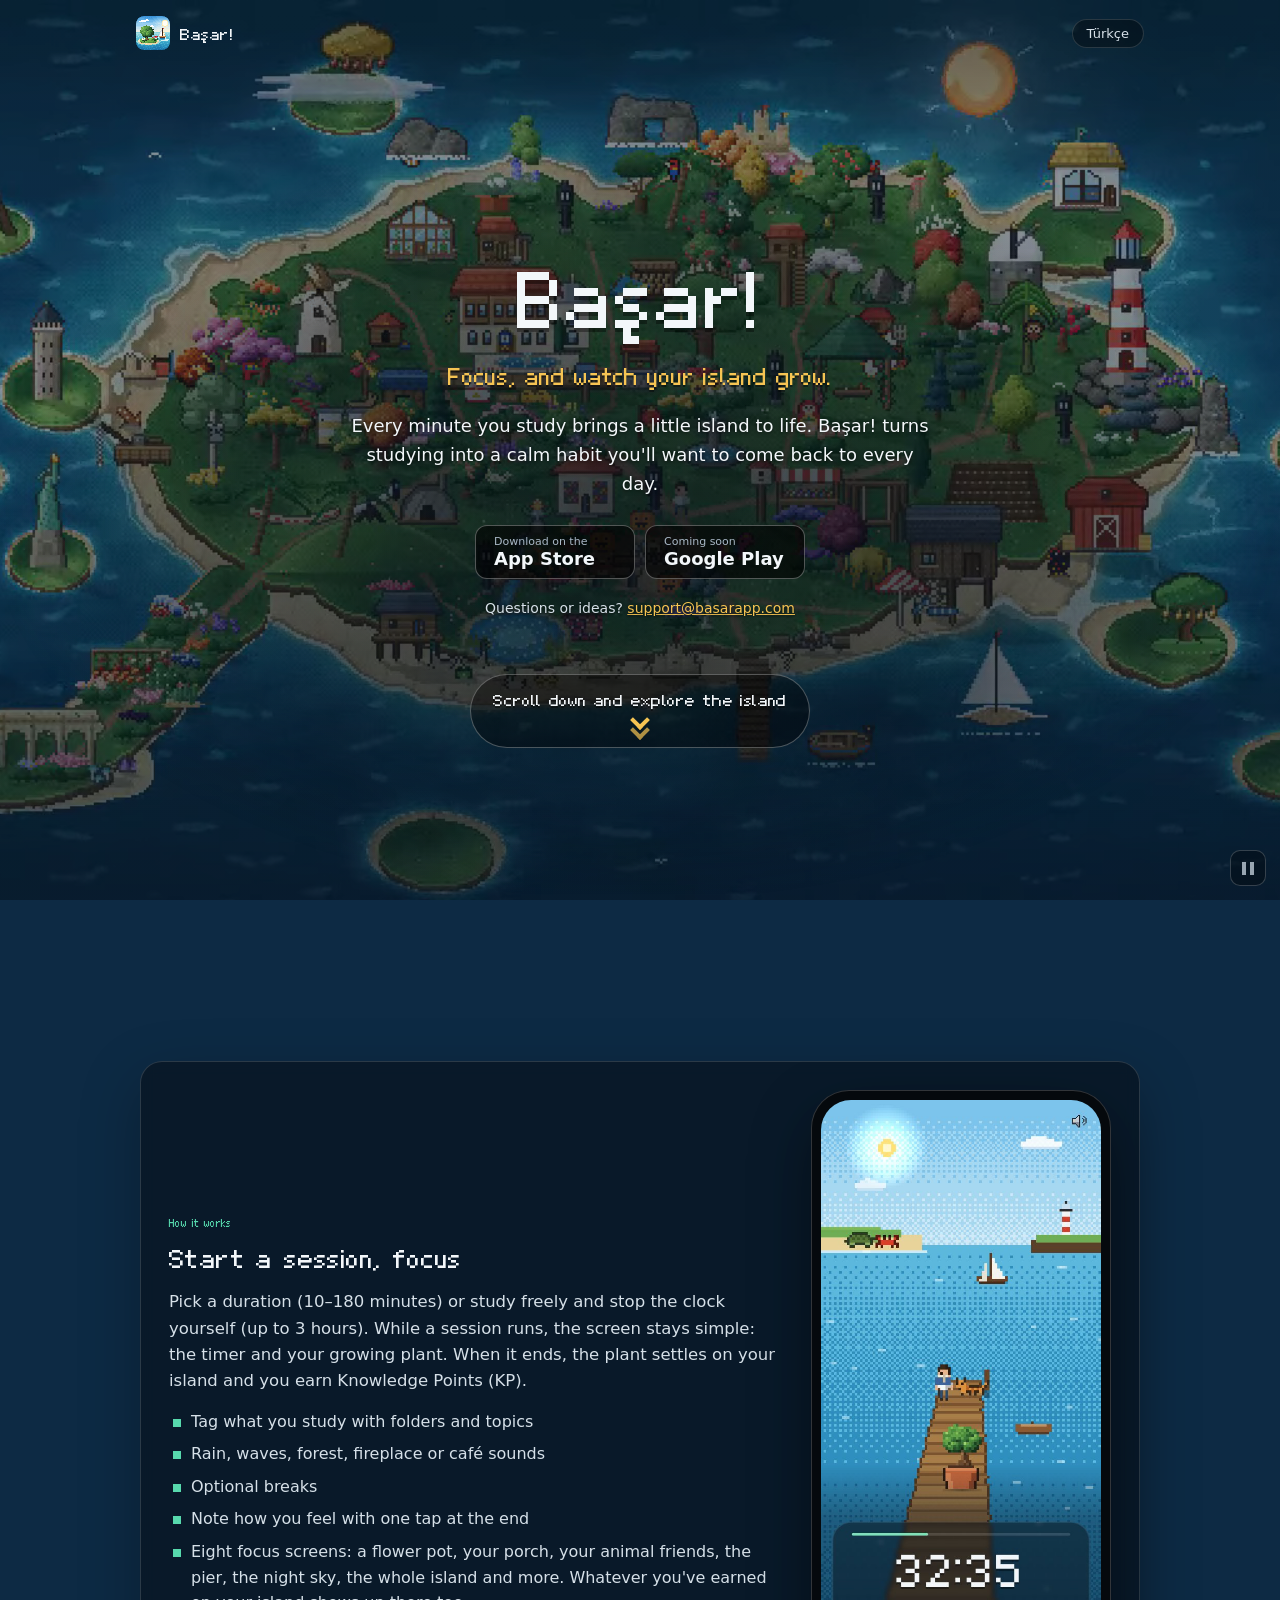
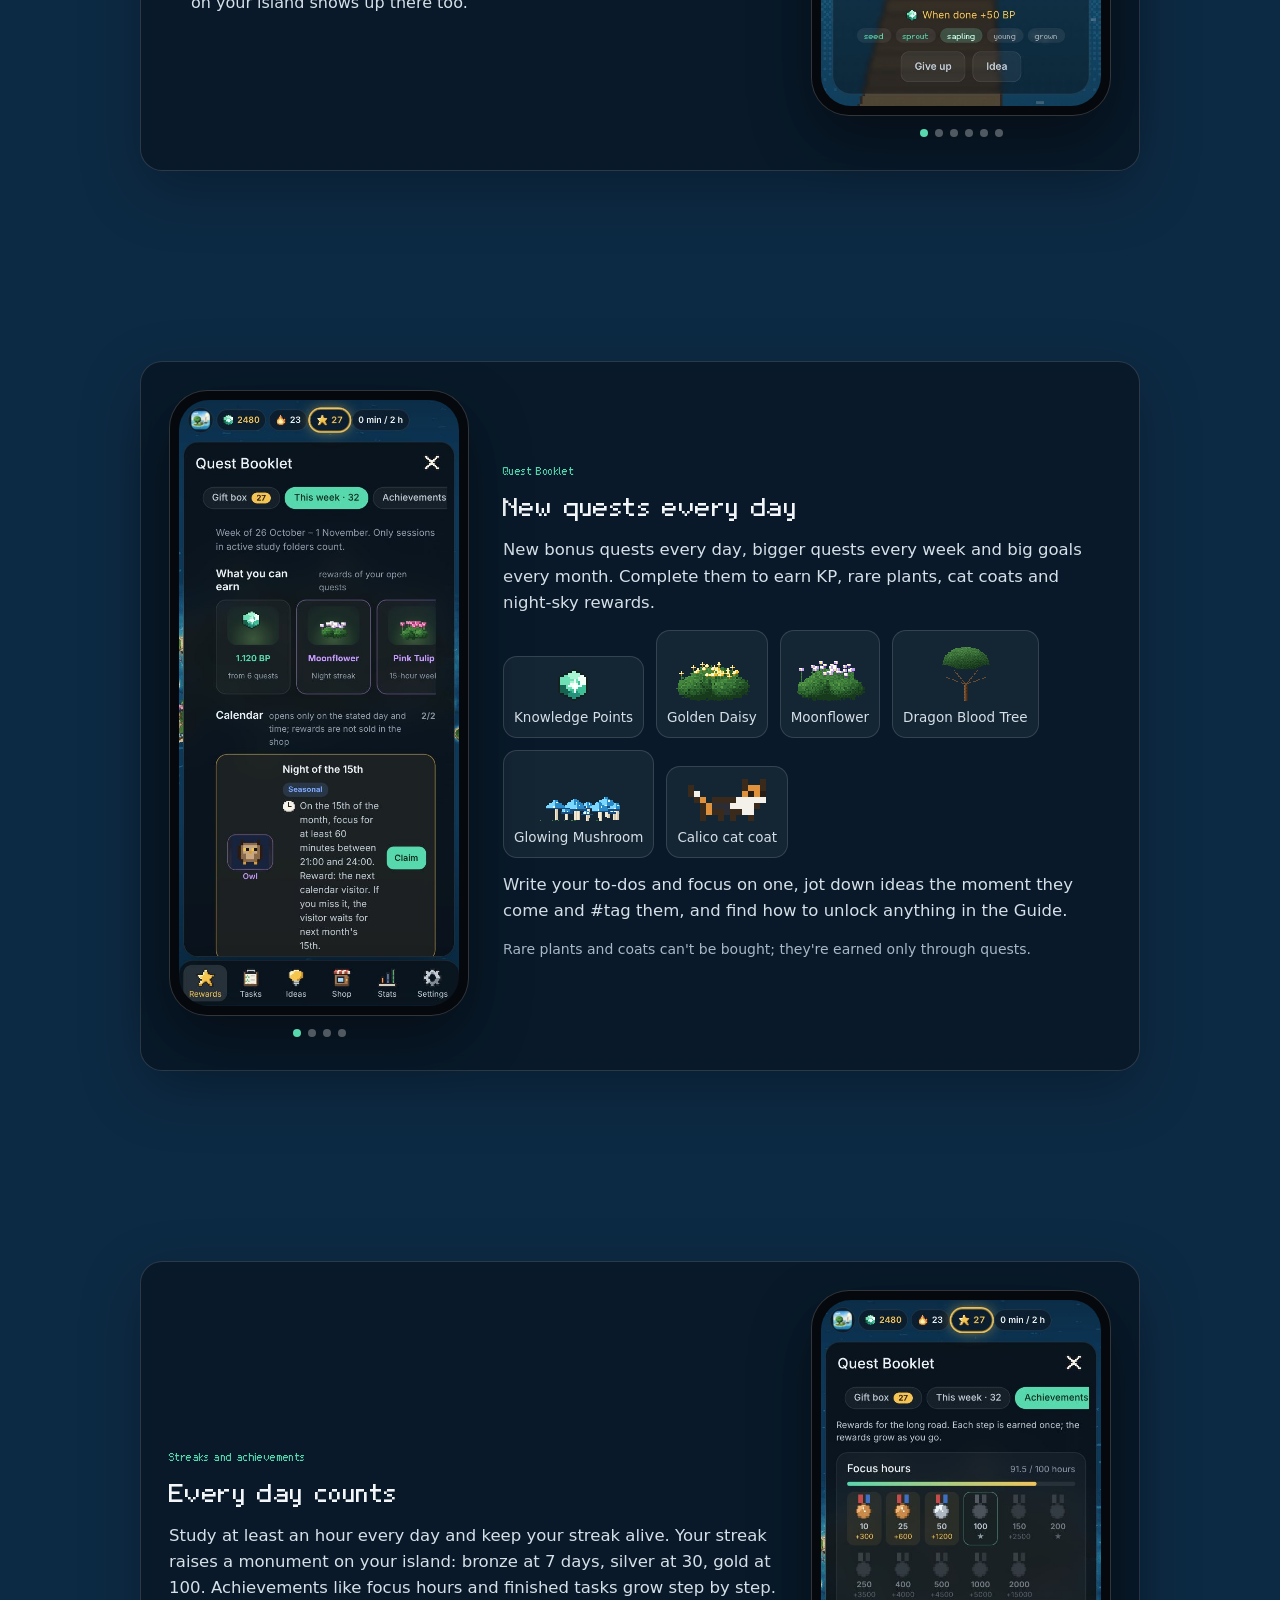
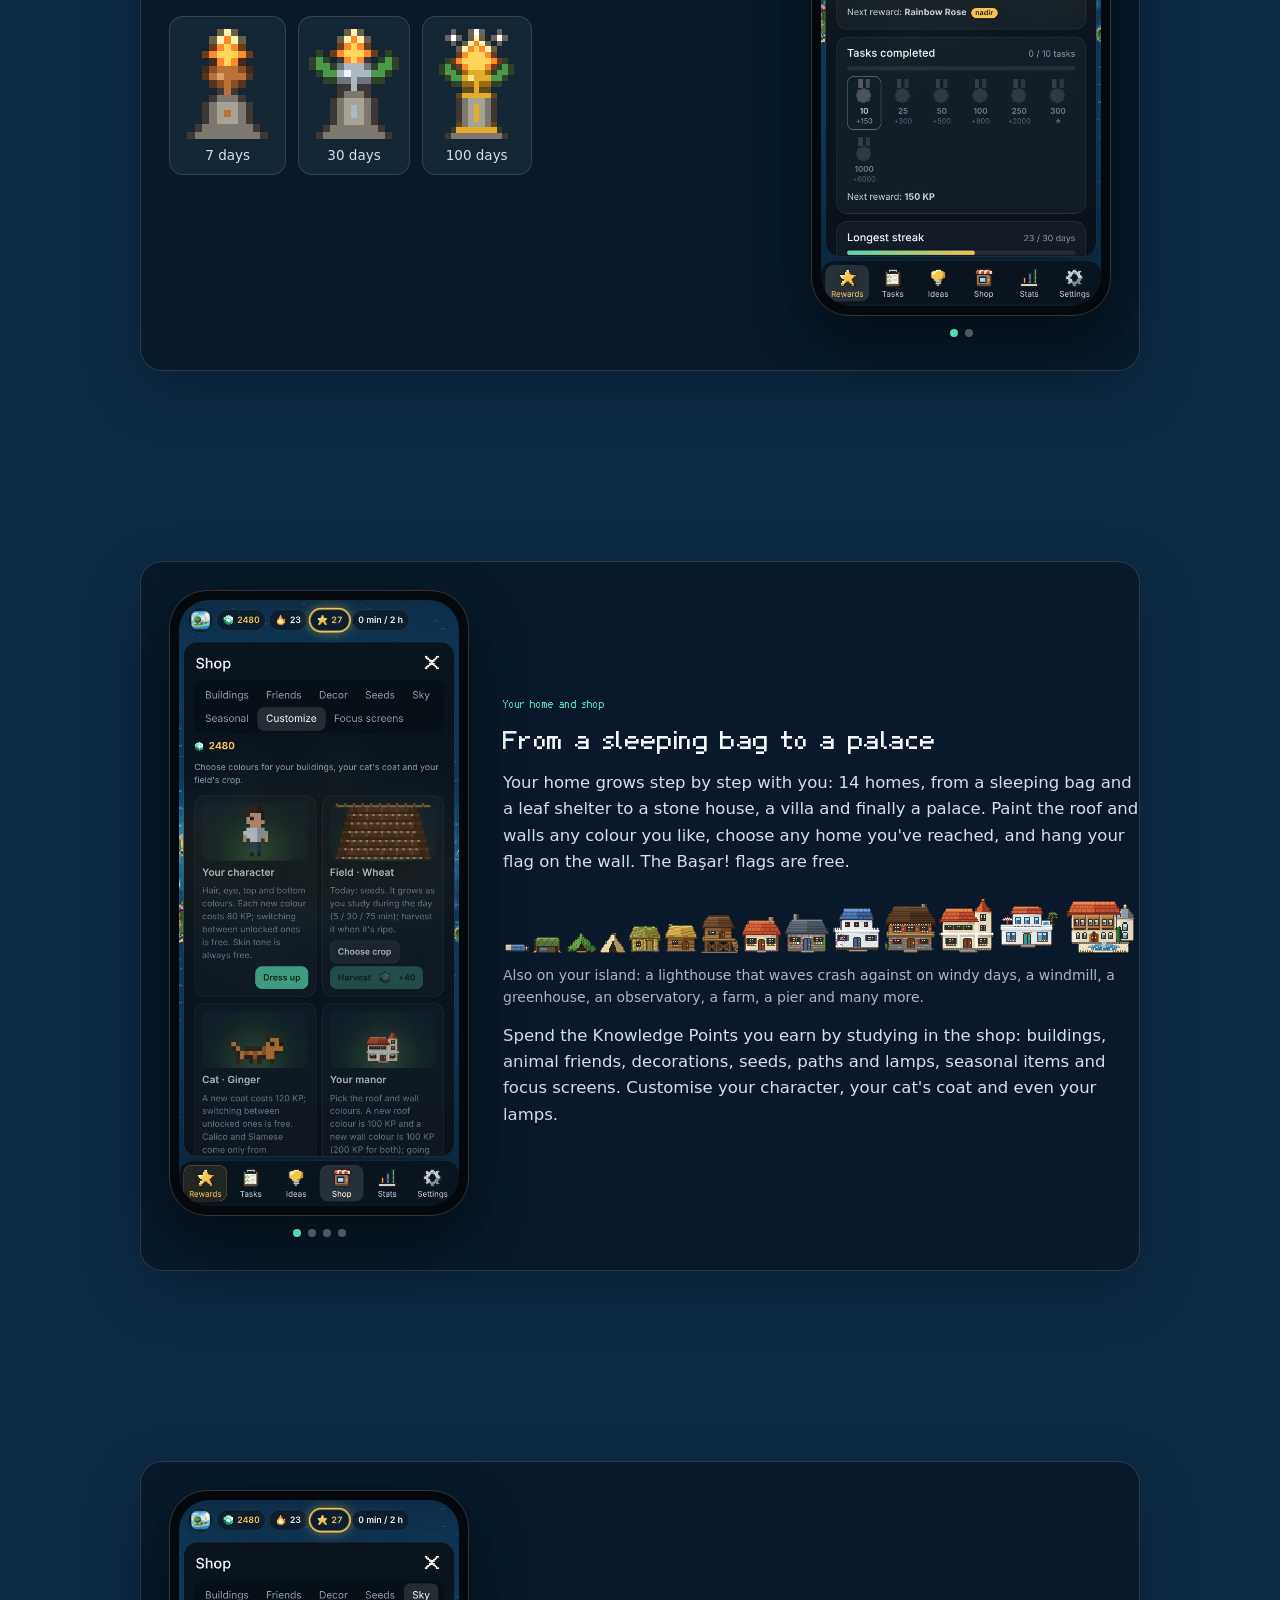
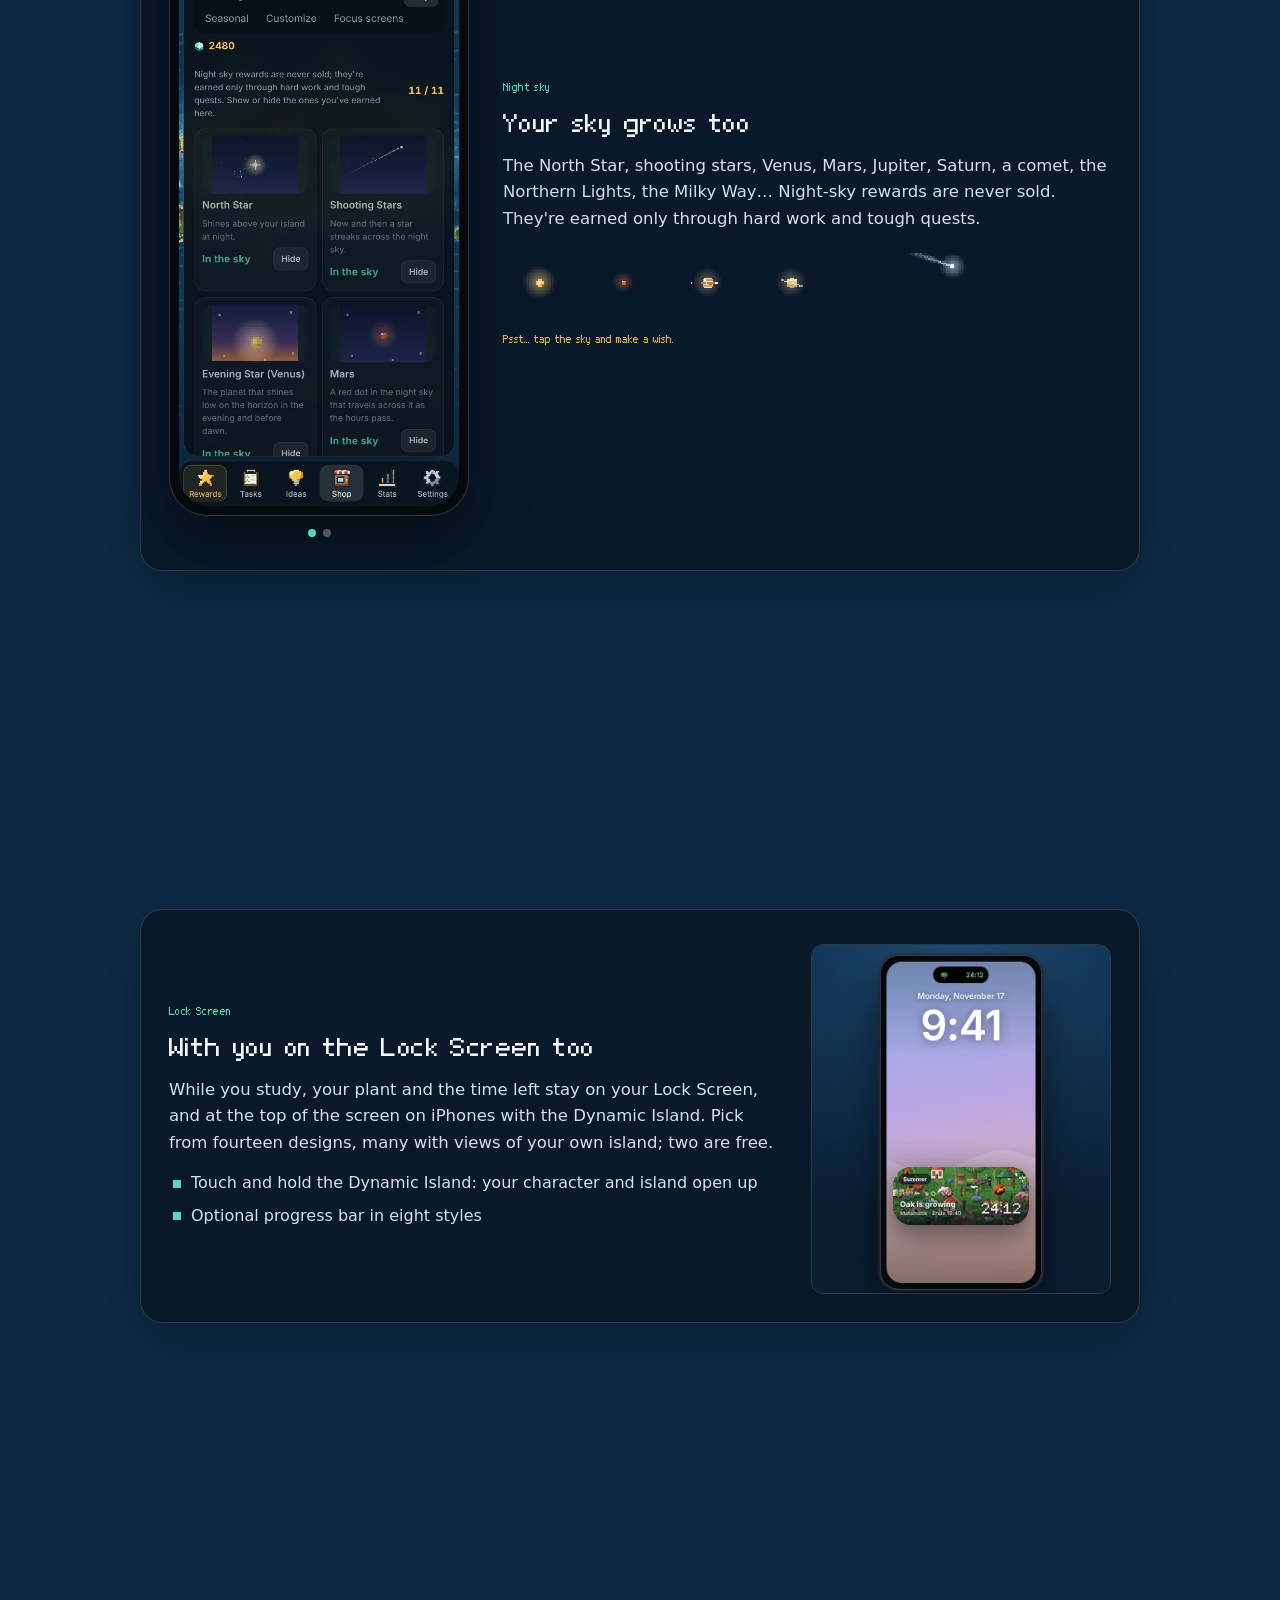
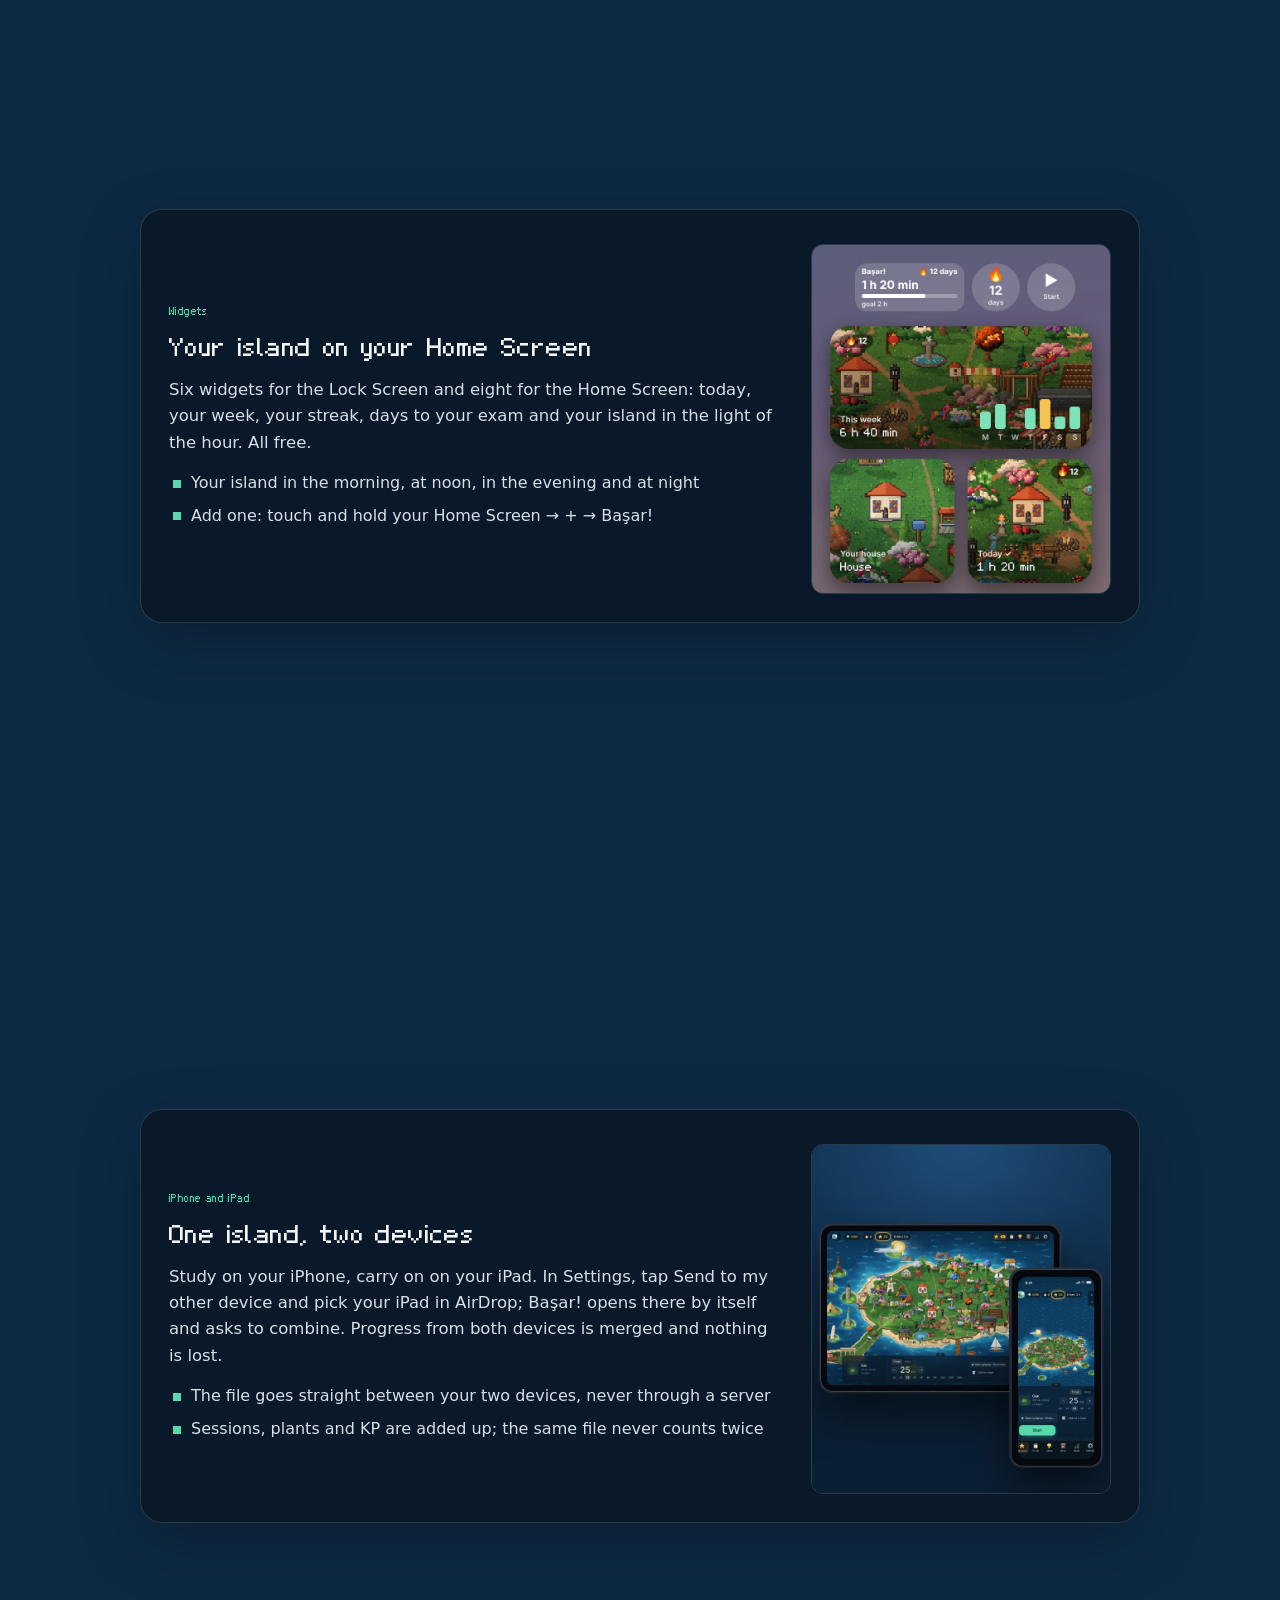
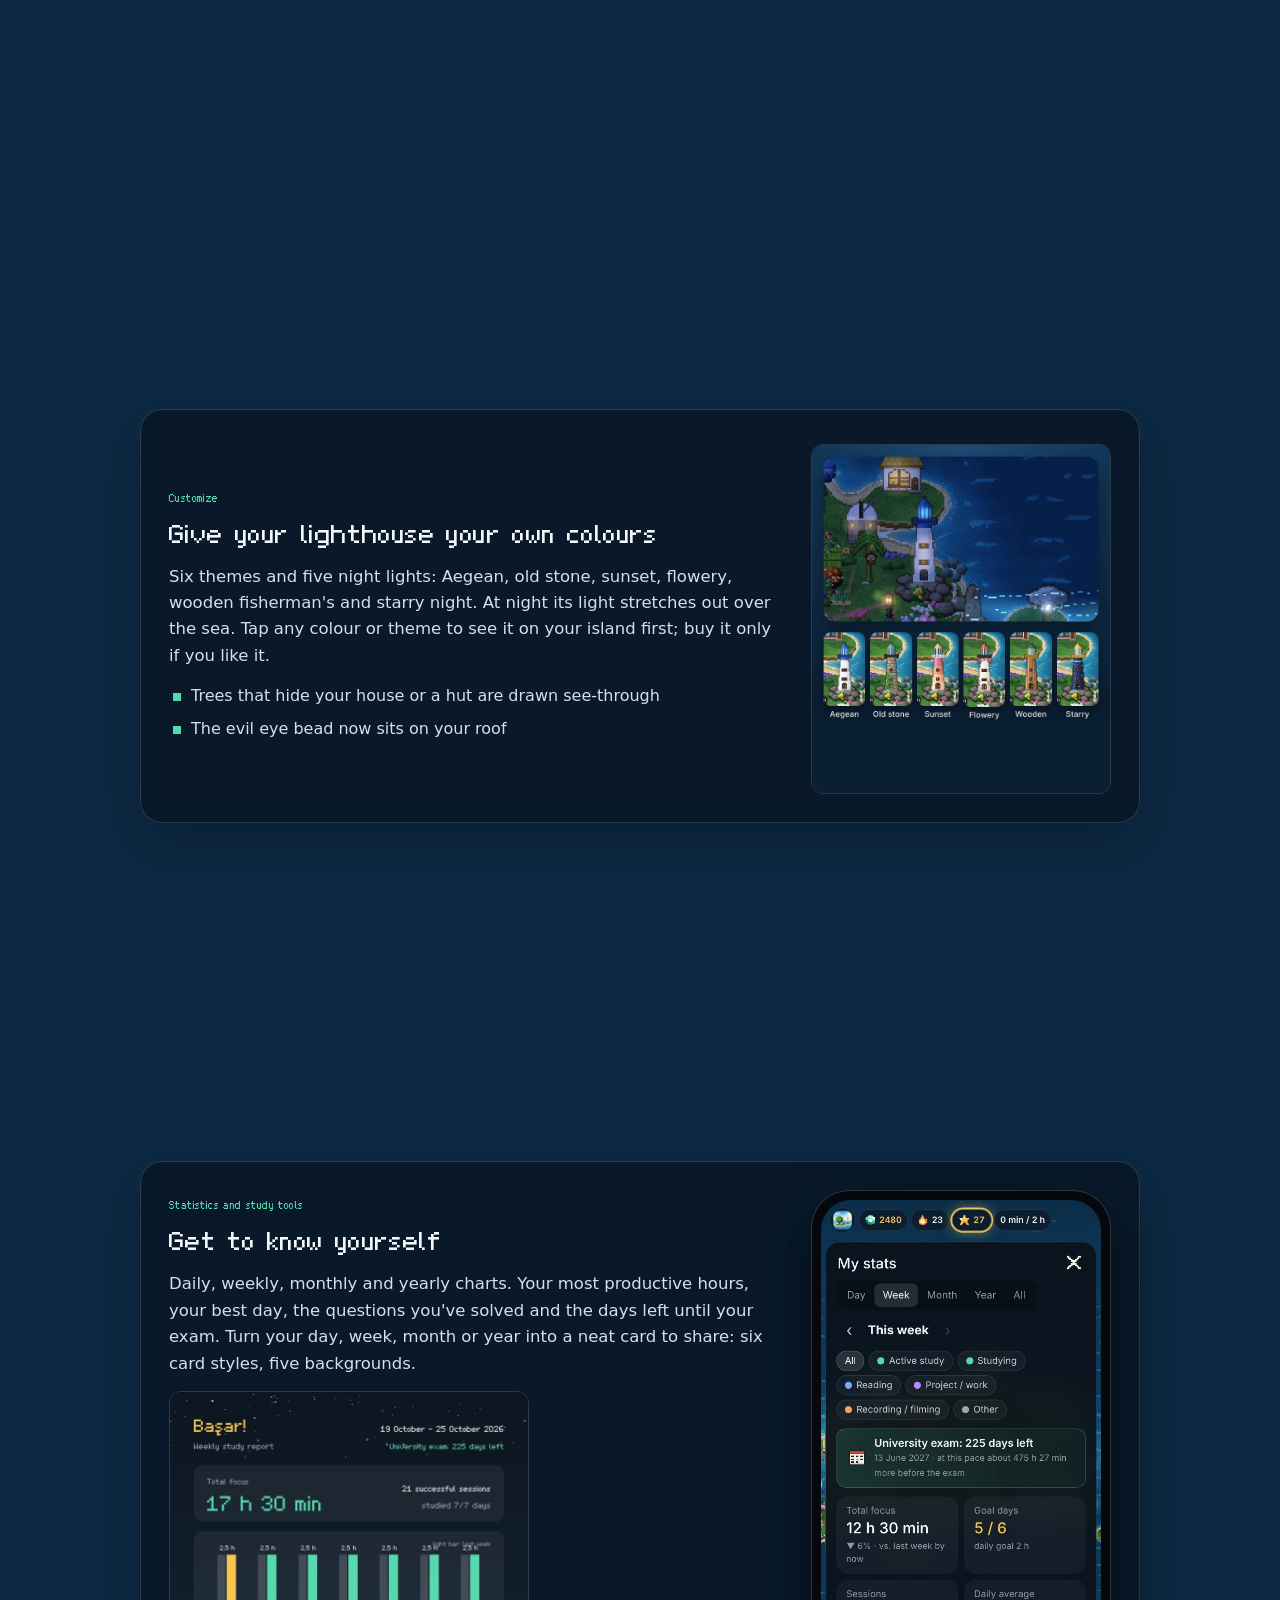
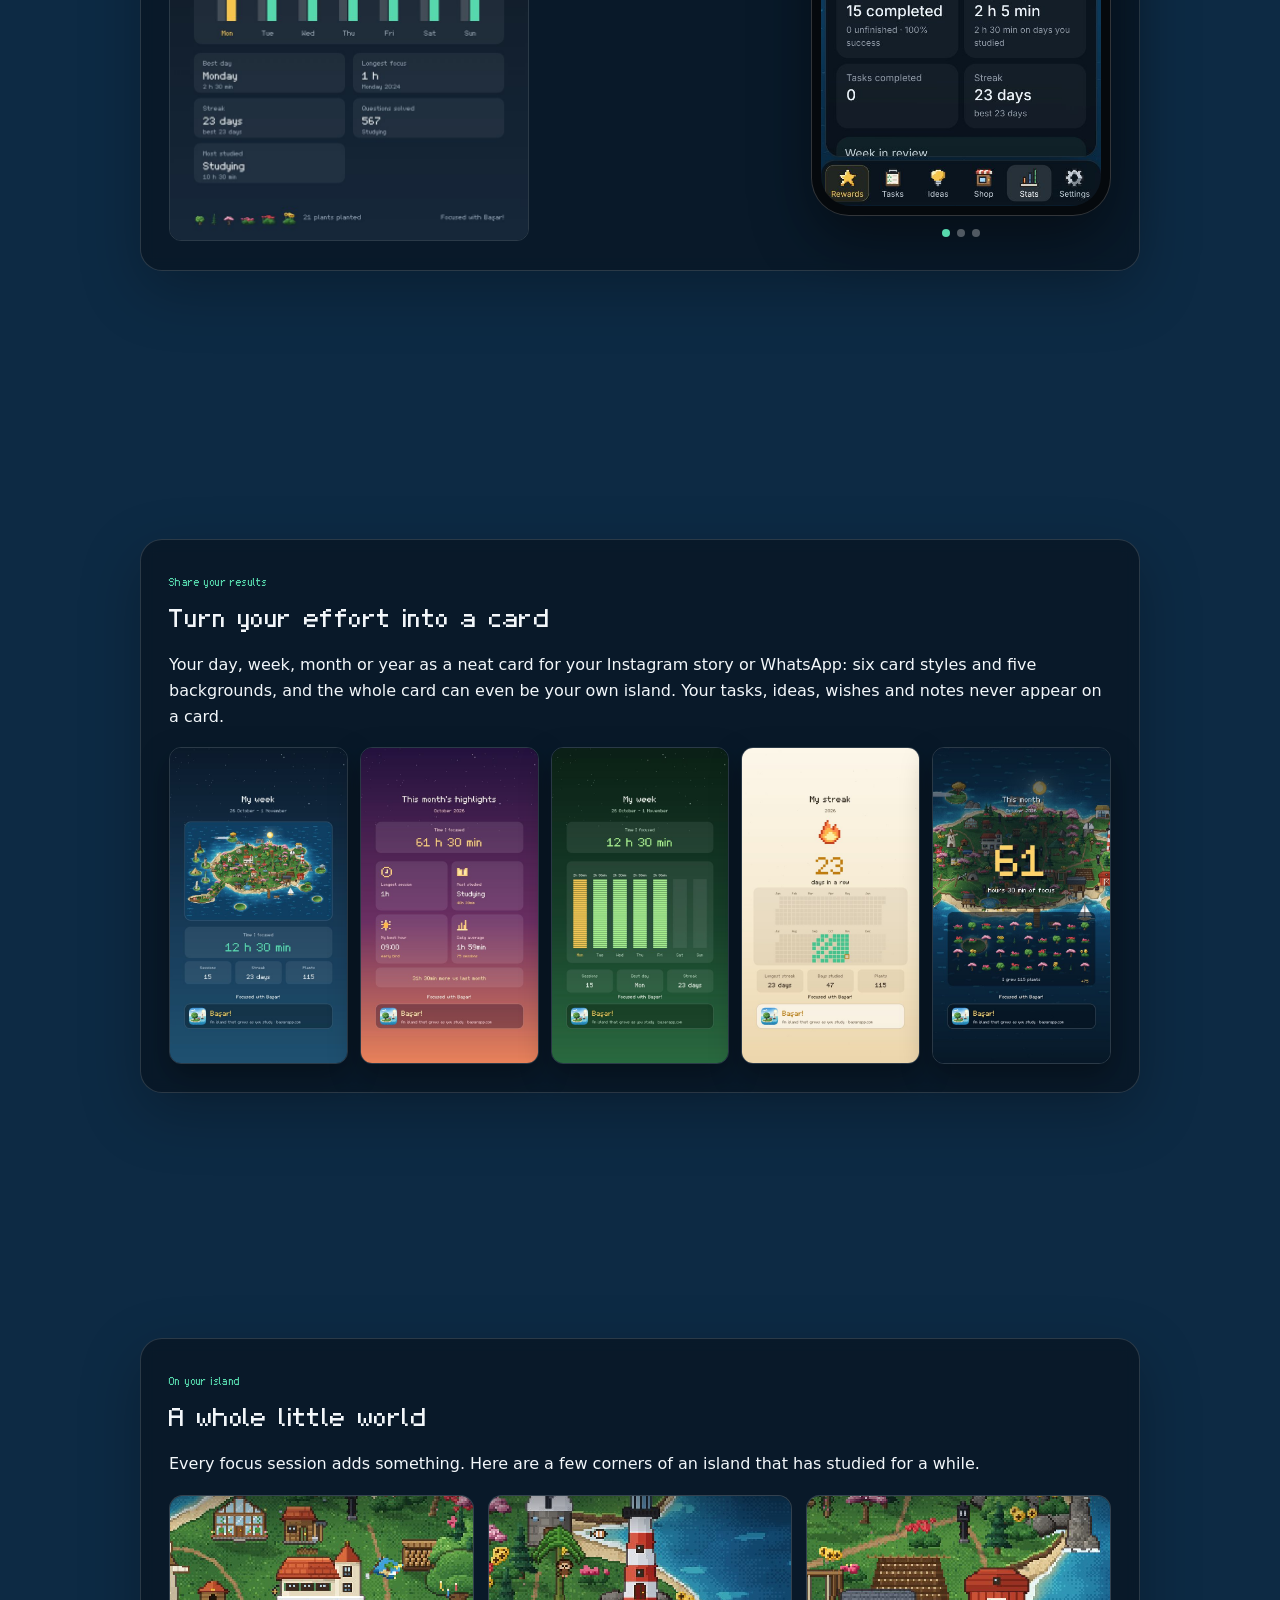
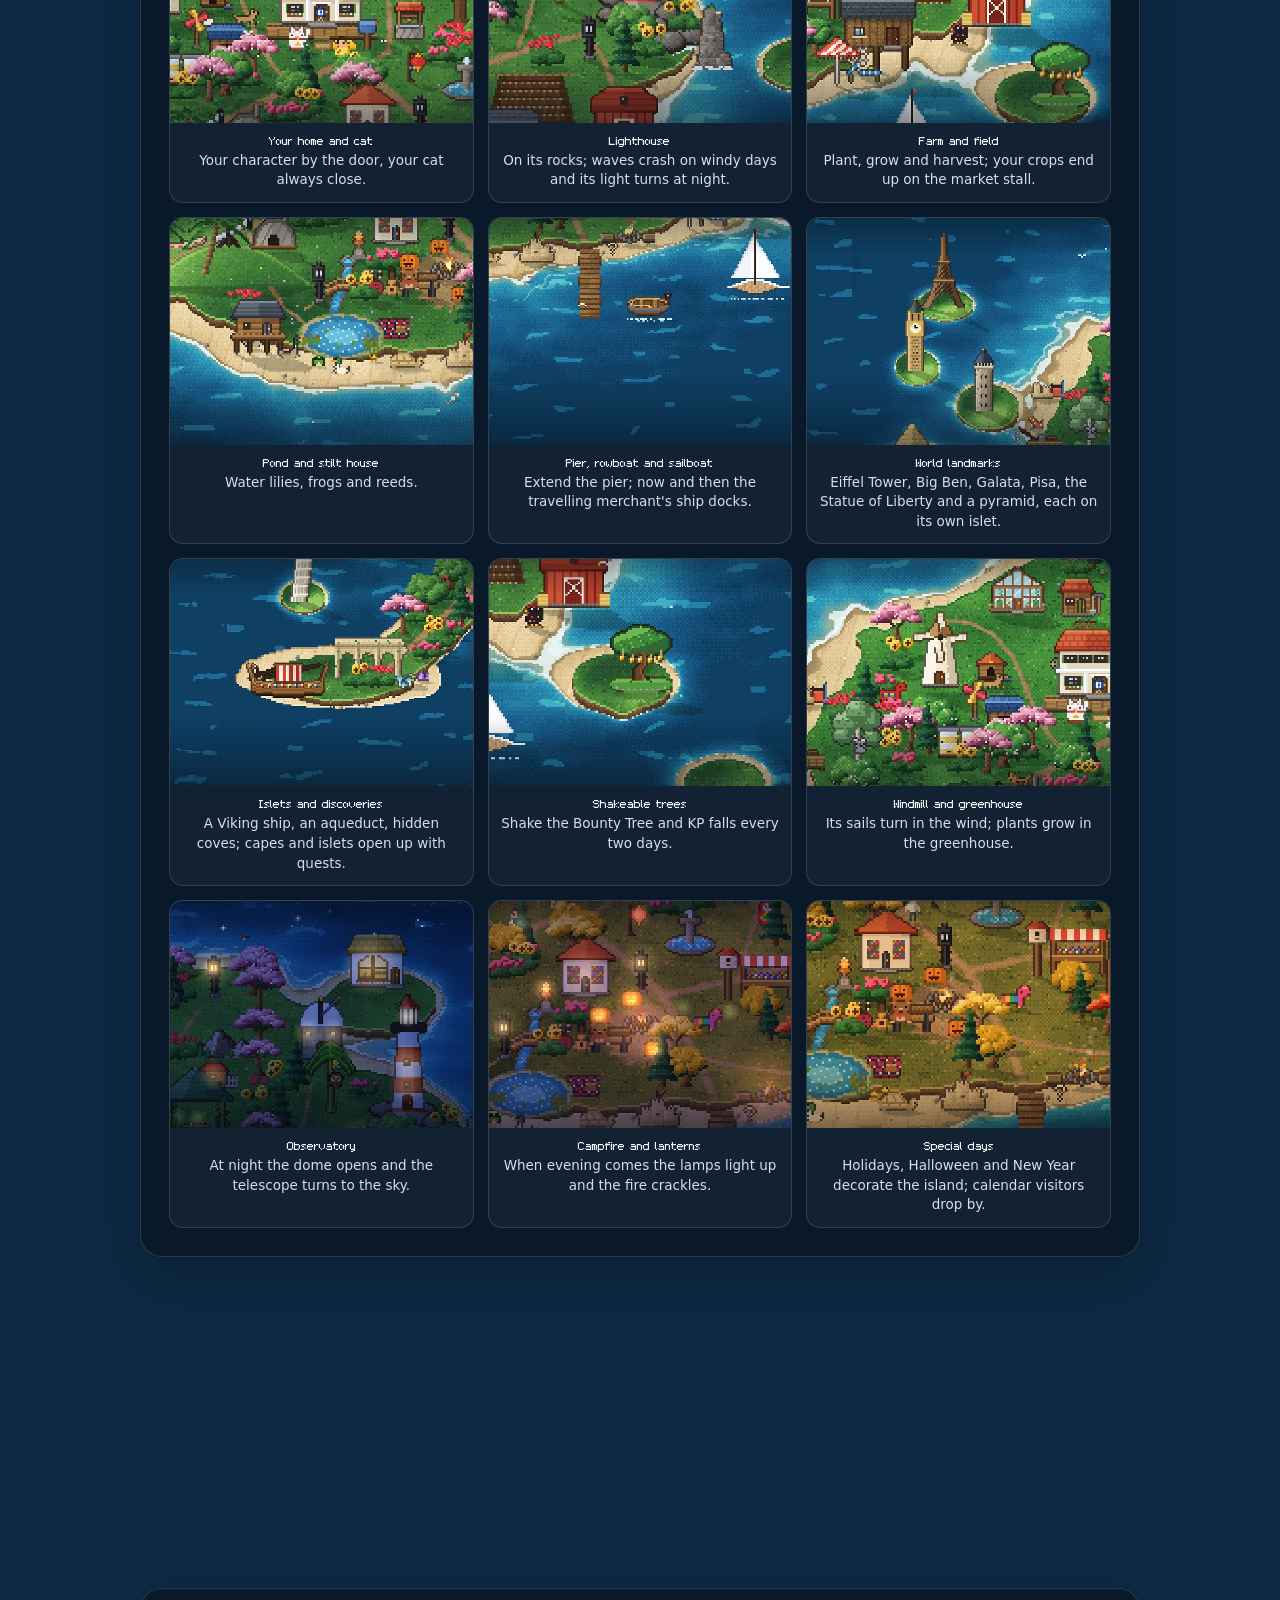
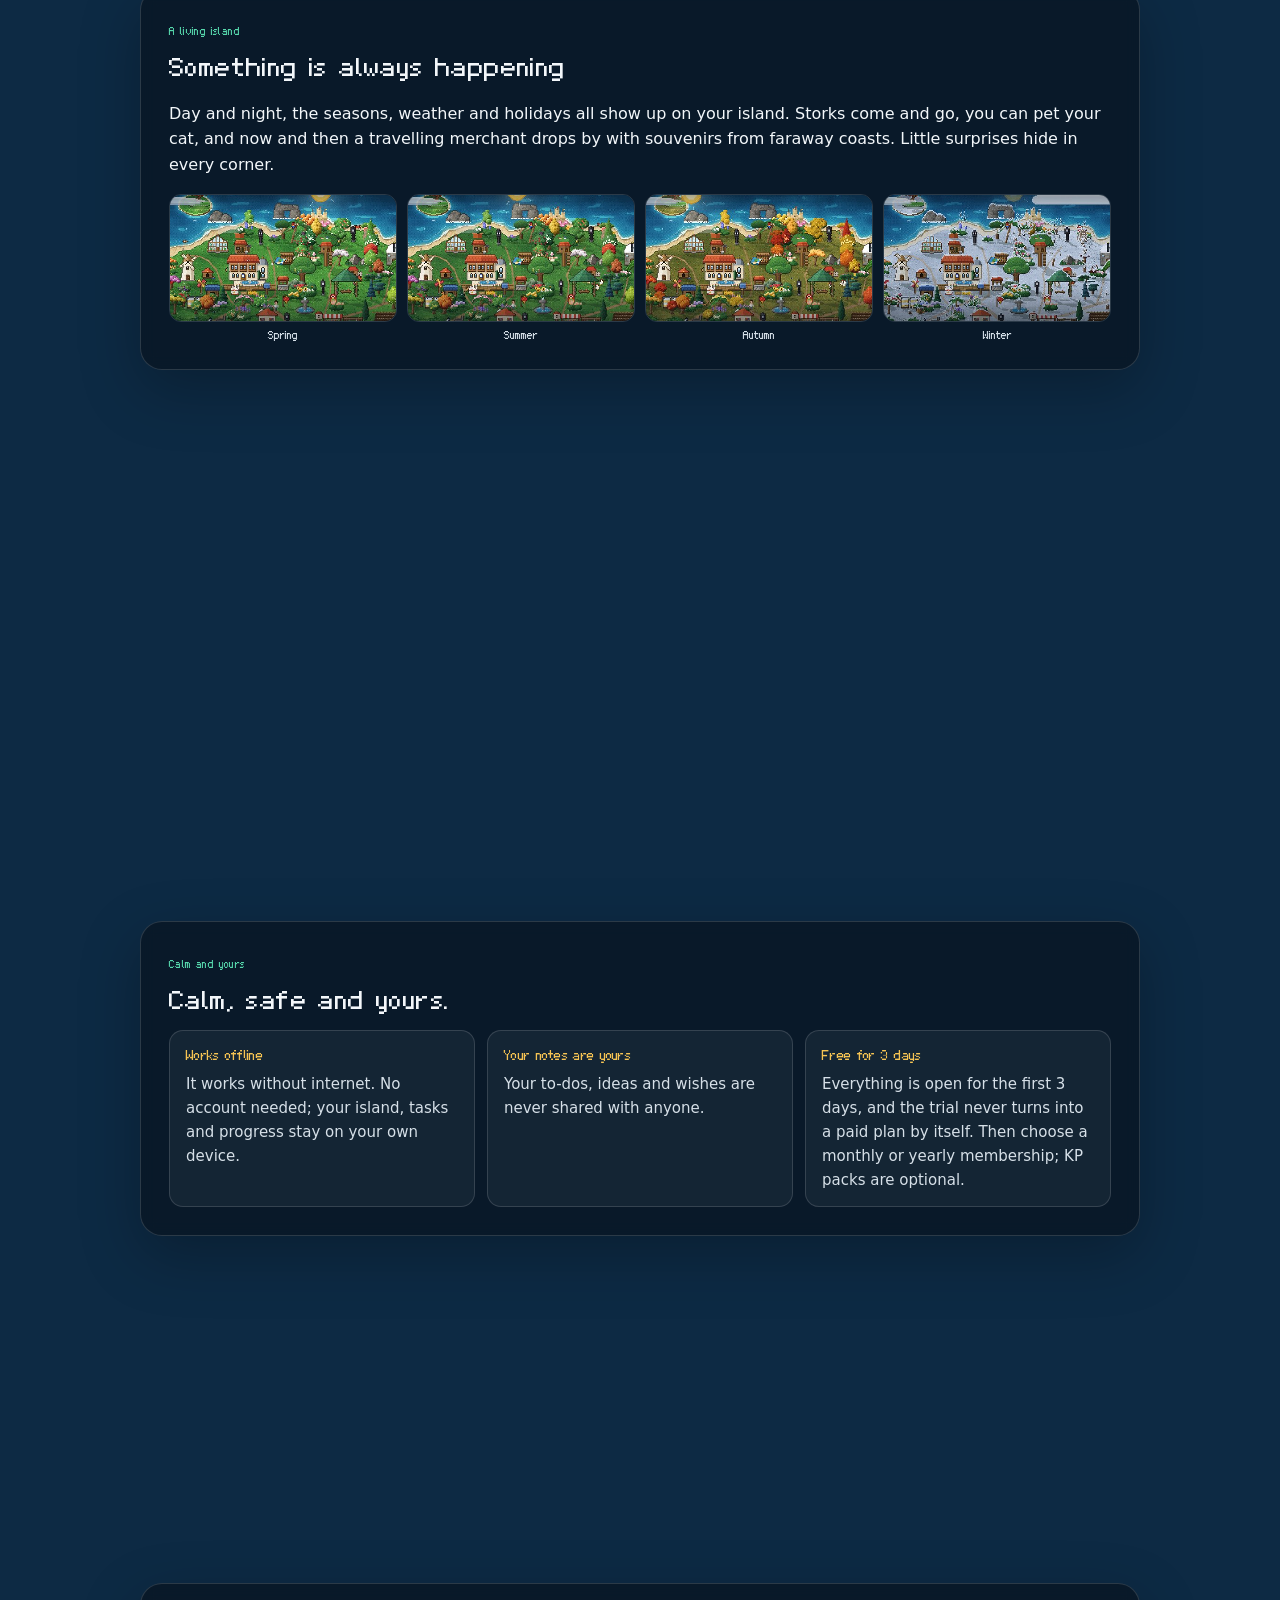
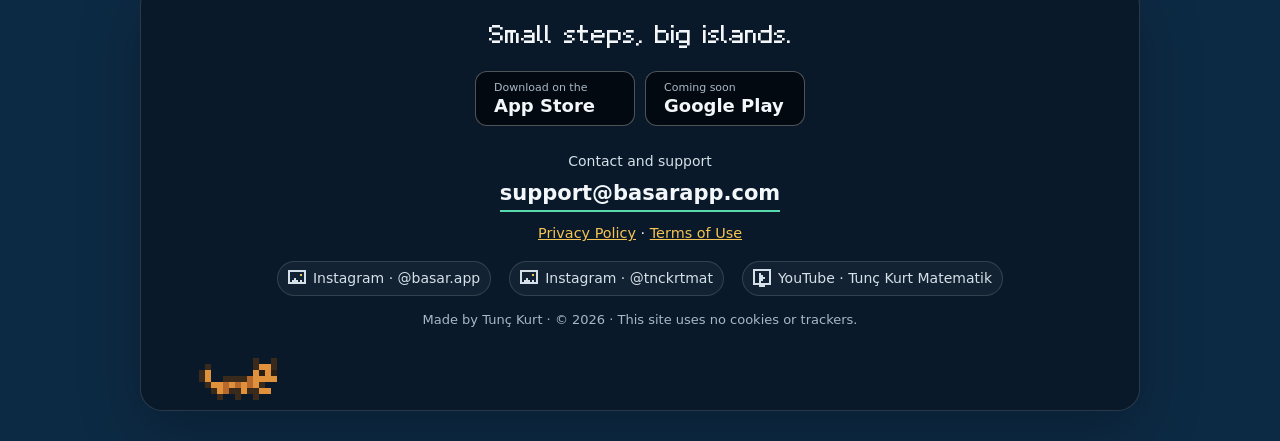
==== commit 29a1c8da: "Site: 1.0.3 bolumleri (kilit ekrani, widgetlar, iPhone-iPad, fener)" ====
--- a/index.html
+++ b/index.html
@@ -146,6 +146,70 @@
     </div>
   </section>
 
+  <!-- 1.0.3 · kilit ekranı (akşam) -->
+  <section class="bolum" data-bg="aksam" id="kilit">
+    <div class="kart iki">
+      <div class="yazi">
+        <span class="etiket" data-en="Lock Screen">Kilit ekranı</span>
+        <h2 data-en="With you on the Lock Screen too">Kilit ekranında da yanında</h2>
+        <p data-en="While you study, your plant and the time left stay on your Lock Screen, and at the top of the screen on iPhones with the Dynamic Island. Pick from fourteen designs, many with views of your own island; two are free.">Çalışırken bitkin ve kalan süren kilit ekranında durur; Dynamic Island'ı olan iPhone'larda ekranın üstünde de. On dört tasarımdan birini seç; çoğunda kendi adandan görüntüler var, ikisi hediye.</p>
+        <ul class="madde">
+          <li data-en="Touch and hold the Dynamic Island: your character and island open up">Dynamic Island'a basılı tut: karakterin ve adan açılır</li>
+          <li data-en="Optional progress bar in eight styles">İsteğe bağlı ilerleme çubuğu, sekiz tarz</li>
+        </ul>
+      </div>
+      <figure class="rapor"><img loading="lazy" src="ek-kilit_tr.jpg" data-src-en="ek-kilit_en.jpg" alt="Kilit ekranında Başar!" data-alt-en="Başar! on the Lock Screen" width="720" height="840"></figure>
+    </div>
+  </section>
+
+  <!-- 1.0.3 · widget'lar (sabah) -->
+  <section class="bolum" data-bg="sabah" id="widget">
+    <div class="kart iki">
+      <div class="yazi">
+        <span class="etiket" data-en="Widgets">Widget'lar</span>
+        <h2 data-en="Your island on your Home Screen">Adan ana ekranında</h2>
+        <p data-en="Six widgets for the Lock Screen and eight for the Home Screen: today, your week, your streak, days to your exam and your island in the light of the hour. All free.">Kilit ekranına 6, ana ekrana 8 widget: bugünün, haftan, serin, sınavına kalan gün ve günün saatine göre ışığıyla adan. Hepsi ücretsiz.</p>
+        <ul class="madde">
+          <li data-en="Your island in the morning, at noon, in the evening and at night">Adan sabah, öğle, akşam ve gece başka bir ışıkta</li>
+          <li data-en="Add one: touch and hold your Home Screen → + → Başar!">Eklemek için: ana ekrana uzun bas → + → Başar!</li>
+        </ul>
+      </div>
+      <figure class="rapor"><img loading="lazy" src="ek-widget_tr.jpg" data-src-en="ek-widget_en.jpg" alt="Ana ekranda Başar! widget'ları" data-alt-en="Başar! widgets on the Home Screen" width="720" height="840"></figure>
+    </div>
+  </section>
+
+  <!-- 1.0.3 · iPhone ve iPad (öğlen) -->
+  <section class="bolum" data-bg="oglen" id="cihazlar">
+    <div class="kart iki">
+      <div class="yazi">
+        <span class="etiket" data-en="iPhone and iPad">iPhone ve iPad</span>
+        <h2 data-en="One island, two devices">Aynı ada, iki cihaz</h2>
+        <p data-en="Study on your iPhone, carry on on your iPad. In Settings, tap Send to my other device and pick your iPad in AirDrop; Başar! opens there by itself and asks to combine. Progress from both devices is merged and nothing is lost.">iPhone'da çalış, iPad'de devam et. Ayarlar'da Diğer cihazıma gönder'e dokun, AirDrop'ta iPad'ini seç; orada Başar! kendiliğinden açılır ve birleştirmeyi sorar. İki cihazdaki ilerleme birleşir, hiçbiri kaybolmaz.</p>
+        <ul class="madde">
+          <li data-en="The file goes straight between your two devices, never through a server">Dosya doğrudan iki cihazın arasında gider, hiçbir sunucuya çıkmaz</li>
+          <li data-en="Sessions, plants and KP are added up; the same file never counts twice">Seanslar, bitkiler ve BP toplanır; aynı dosya iki kez sayılmaz</li>
+        </ul>
+      </div>
+      <figure class="rapor"><img loading="lazy" src="ek-cihazlar_tr.jpg" data-src-en="ek-cihazlar_en.jpg" alt="iPad ve iPhone'da aynı ada" data-alt-en="The same island on iPad and iPhone" width="720" height="840"></figure>
+    </div>
+  </section>
+
+  <!-- 1.0.3 · deniz feneri temaları (gece) -->
+  <section class="bolum" data-bg="gece" id="fener">
+    <div class="kart iki">
+      <div class="yazi">
+        <span class="etiket" data-en="Customize">Kişiselleştir</span>
+        <h2 data-en="Give your lighthouse your own colours">Fenerine kendi rengini ver</h2>
+        <p data-en="Six themes and five night lights: Aegean, old stone, sunset, flowery, wooden fisherman's and starry night. At night its light stretches out over the sea. Tap any colour or theme to see it on your island first; buy it only if you like it.">Altı tema ve beş gece ışığı: Ege, eski taş, gün batımı, çiçekli, ahşap balıkçı ve yıldızlı gece. Gece ışığı denize uzanır. Her renge ve temaya dokununca önce adanda görürsün; beğenirsen alırsın.</p>
+        <ul class="madde">
+          <li data-en="Trees that hide your house or a hut are drawn see-through">Evini ya da kulübeni kapatan ağaçlar yarı saydam görünür</li>
+          <li data-en="The evil eye bead now sits on your roof">Nazarlık artık evinin çatısında</li>
+        </ul>
+      </div>
+      <figure class="rapor"><img loading="lazy" src="ek-fener_tr.jpg" data-src-en="ek-fener_en.jpg" alt="Deniz feneri temaları" data-alt-en="Lighthouse themes" width="720" height="840"></figure>
+    </div>
+  </section>
+
   <!-- 6 · istatistik (bahar) -->
   <section class="bolum" data-bg="bahar">
     <div class="kart iki">
